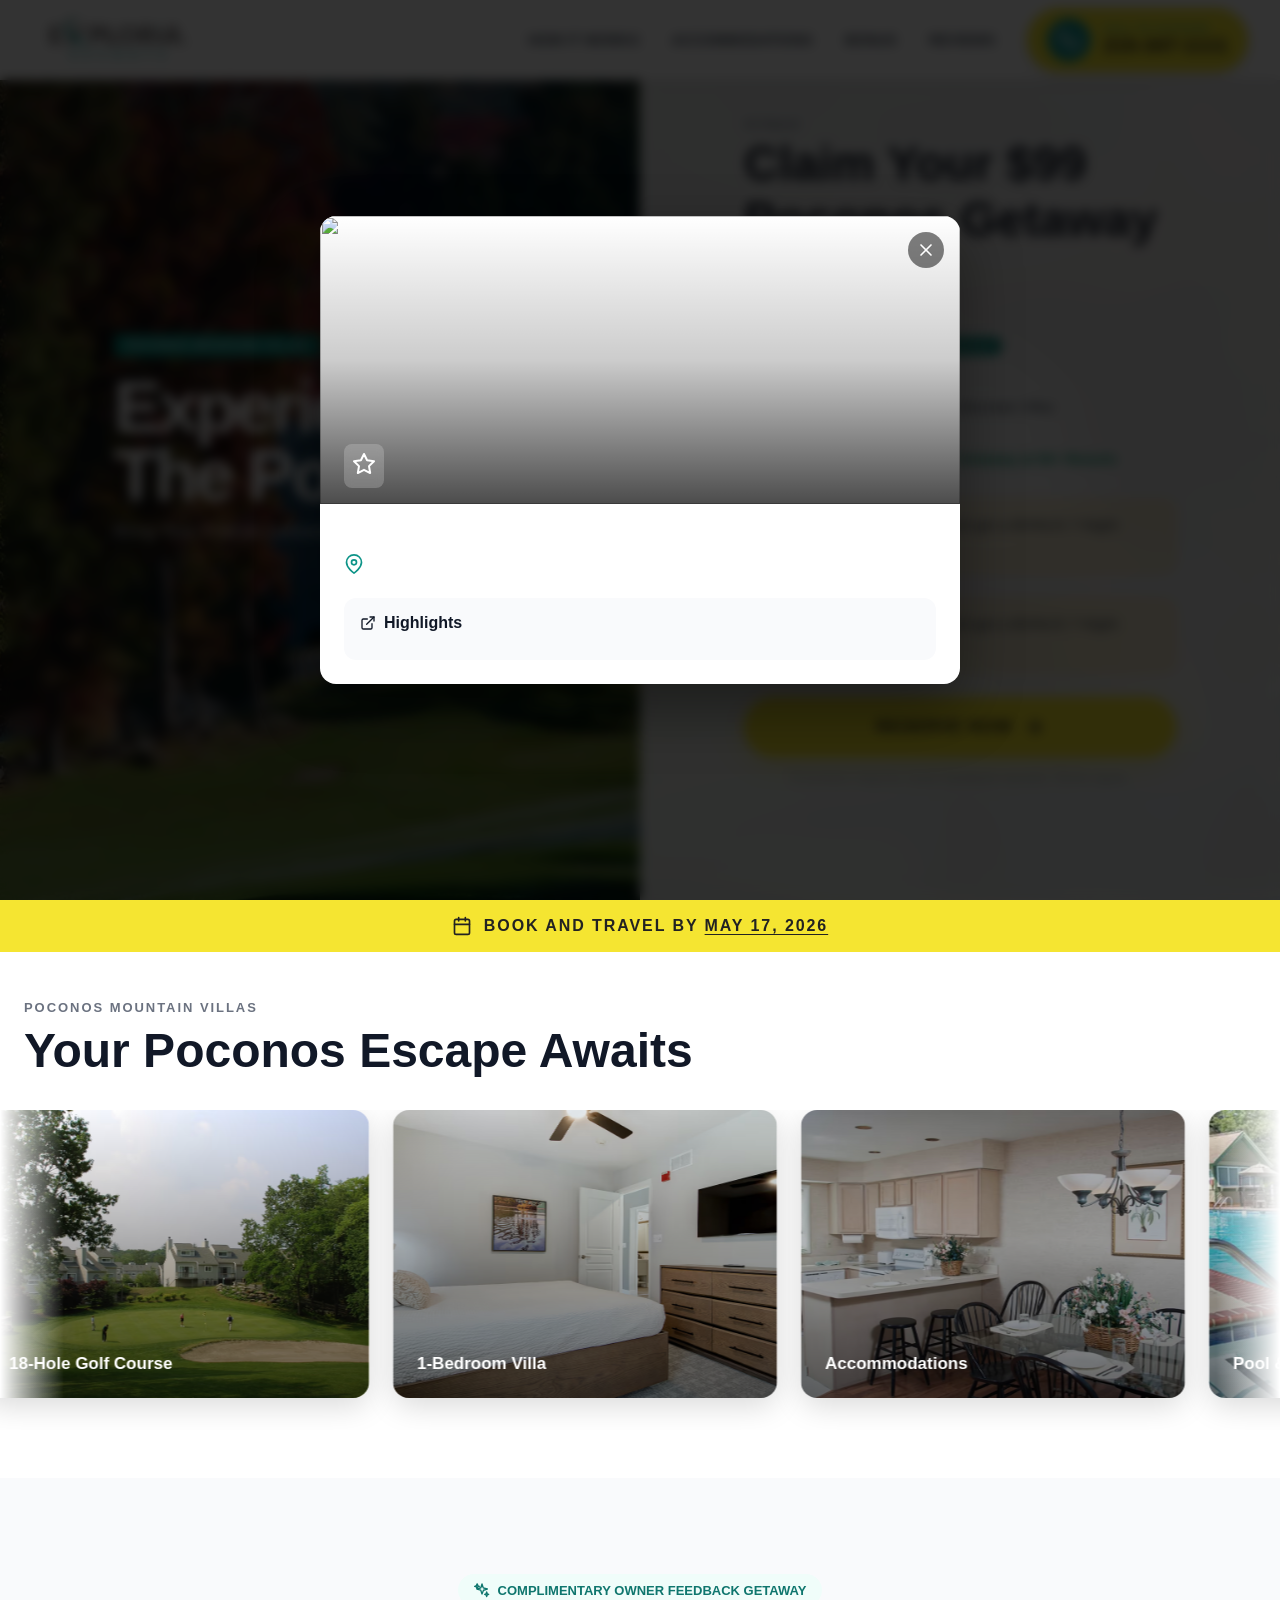
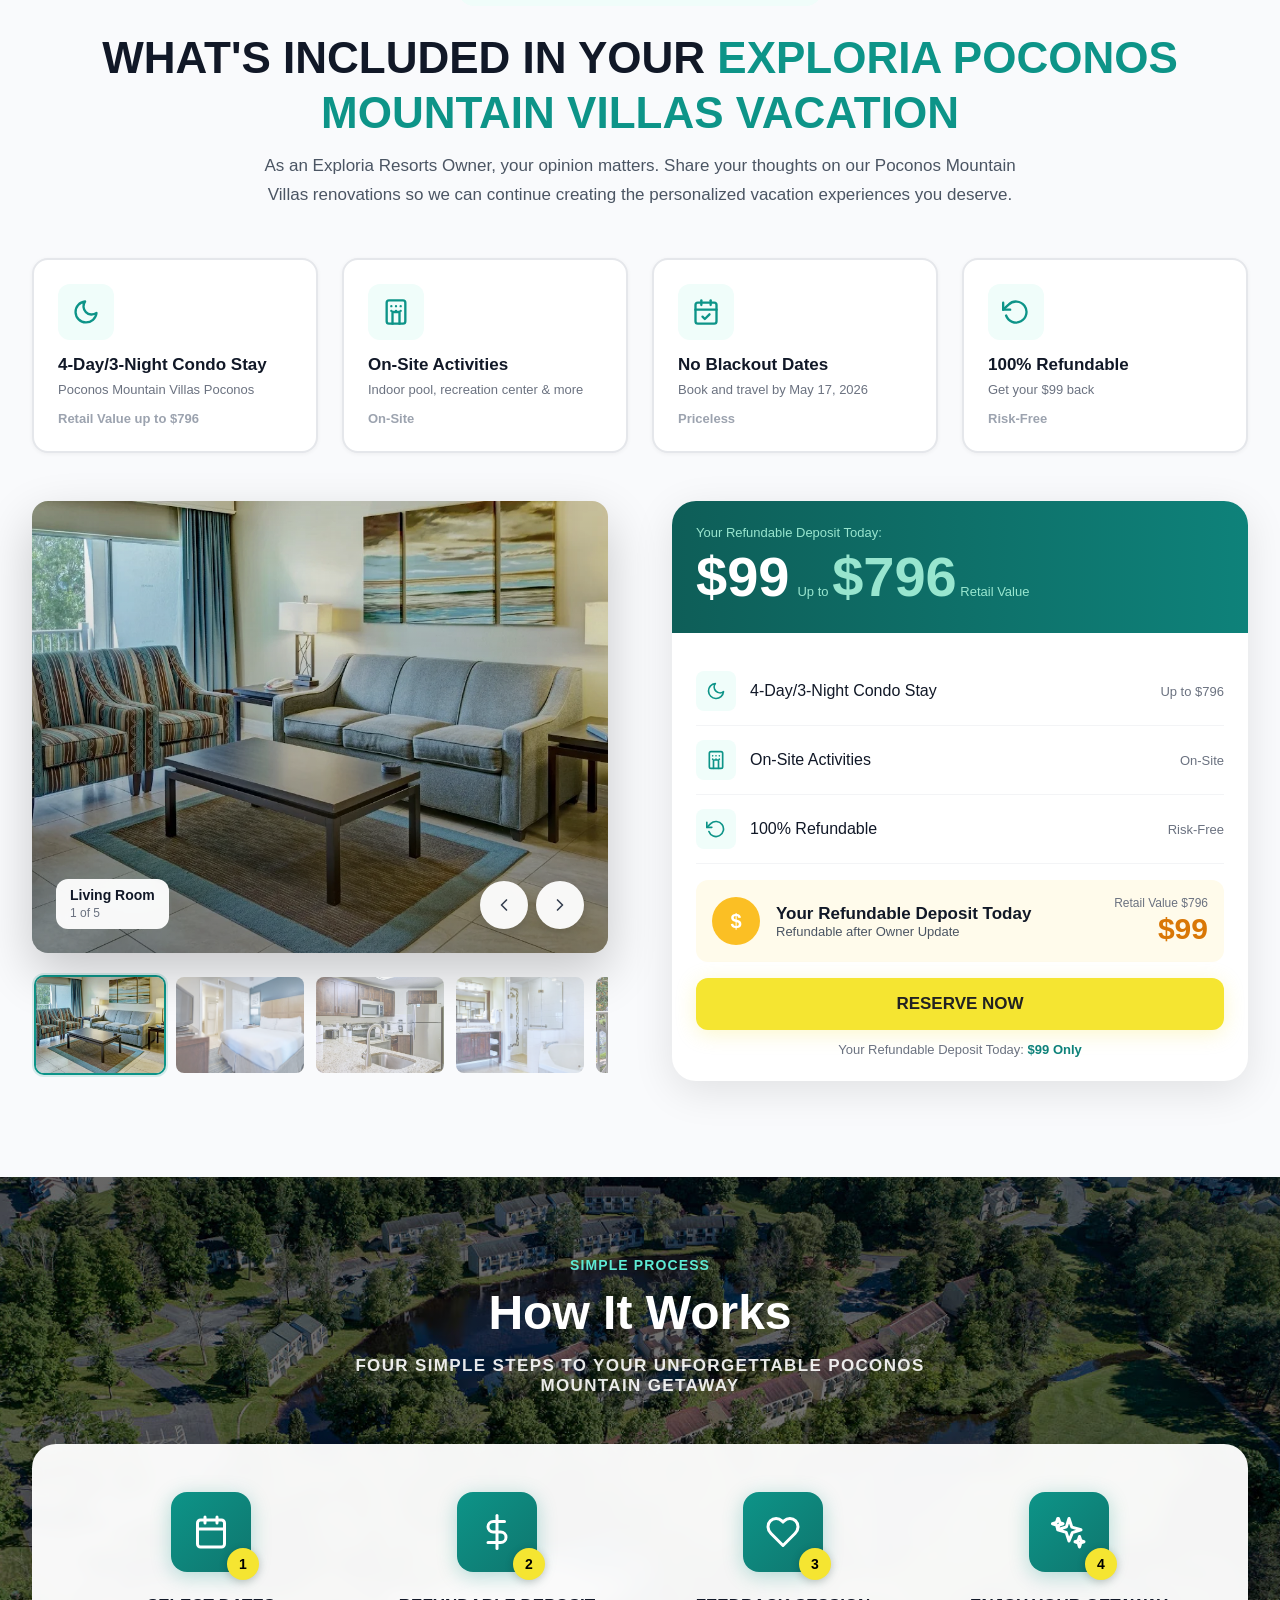
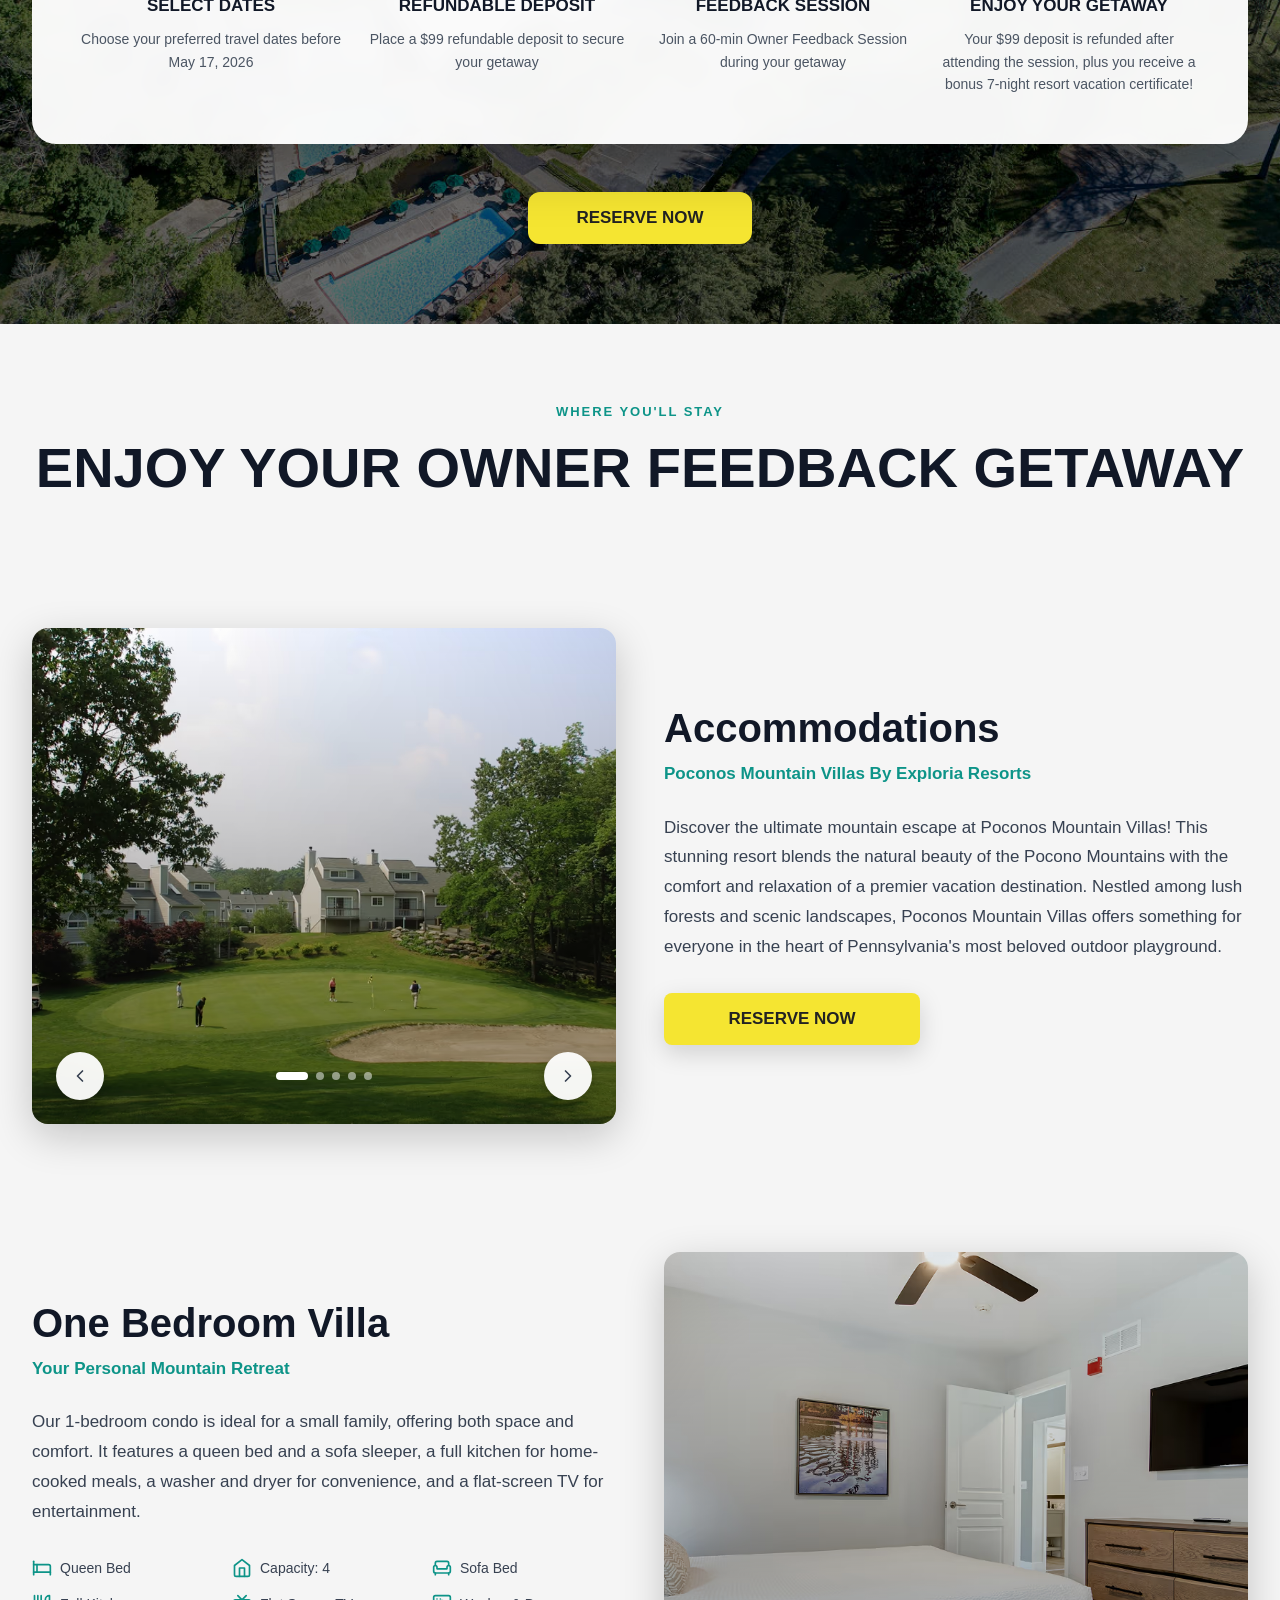
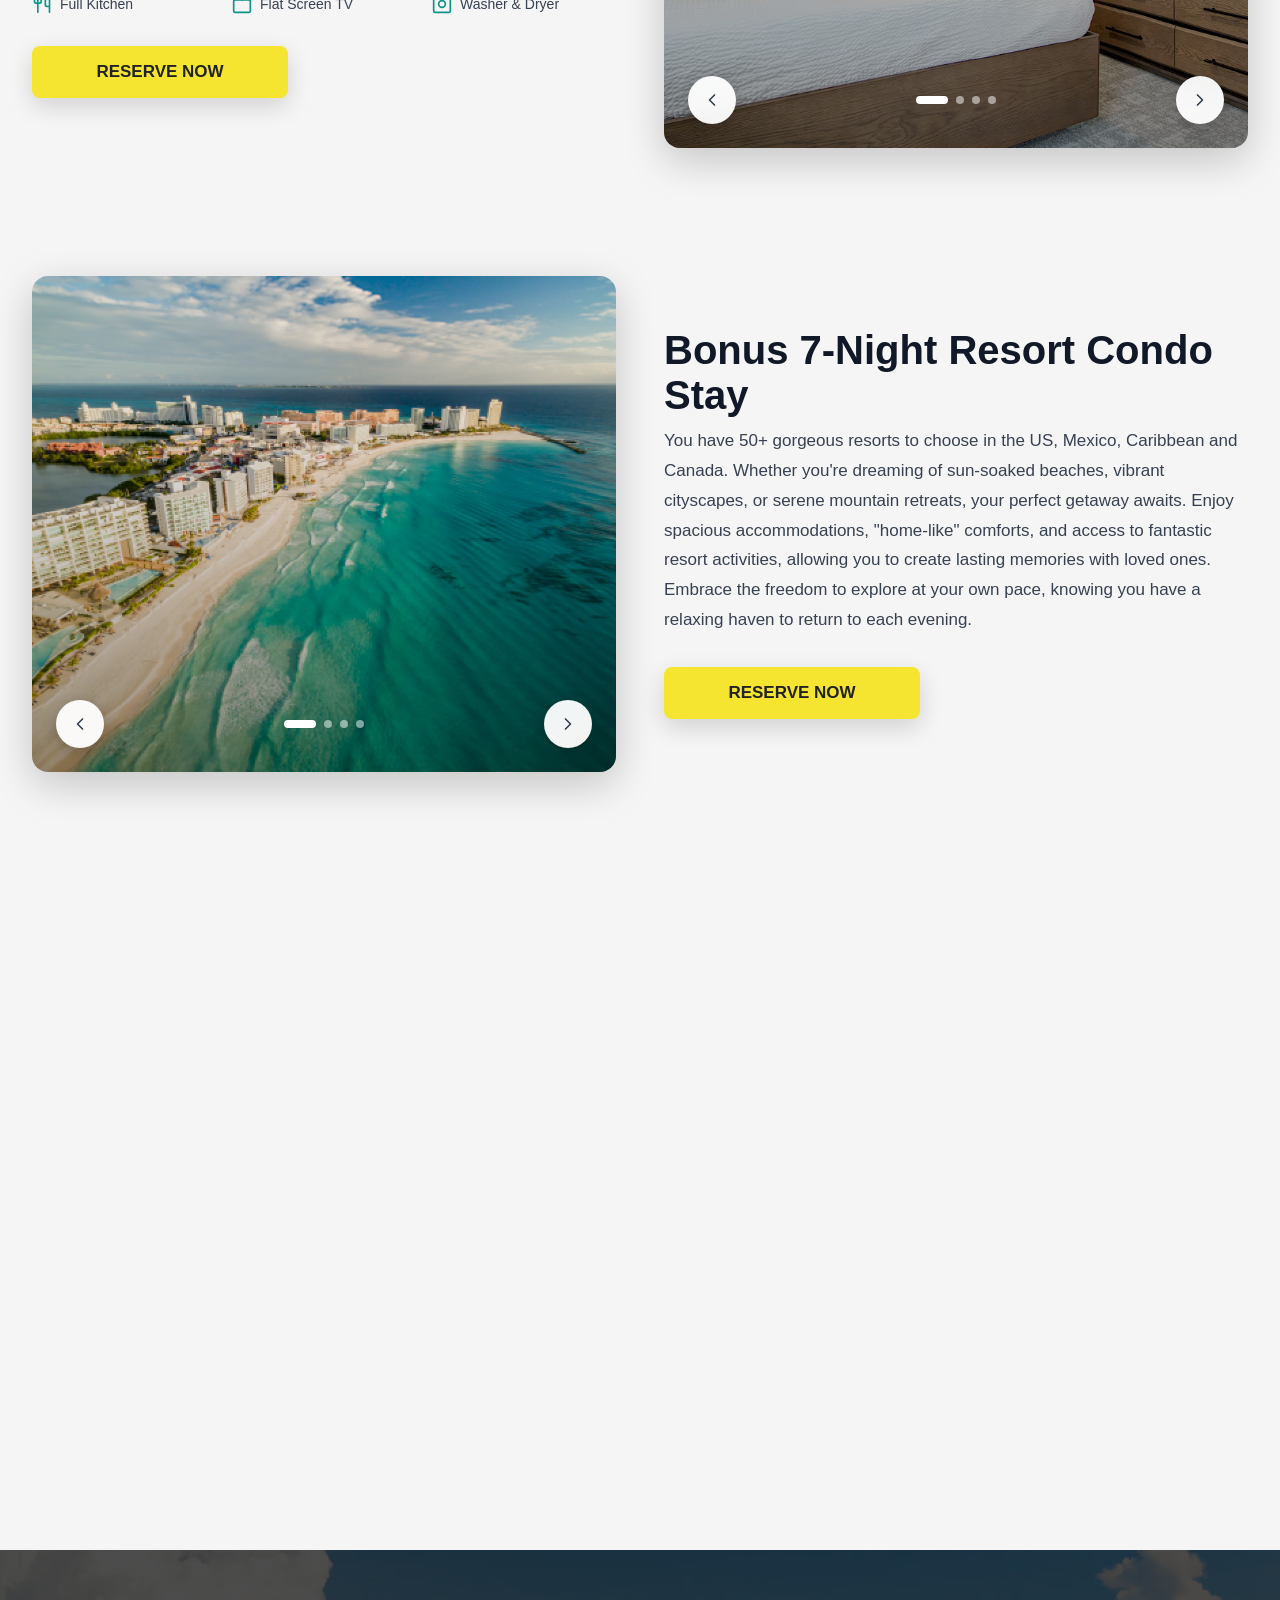
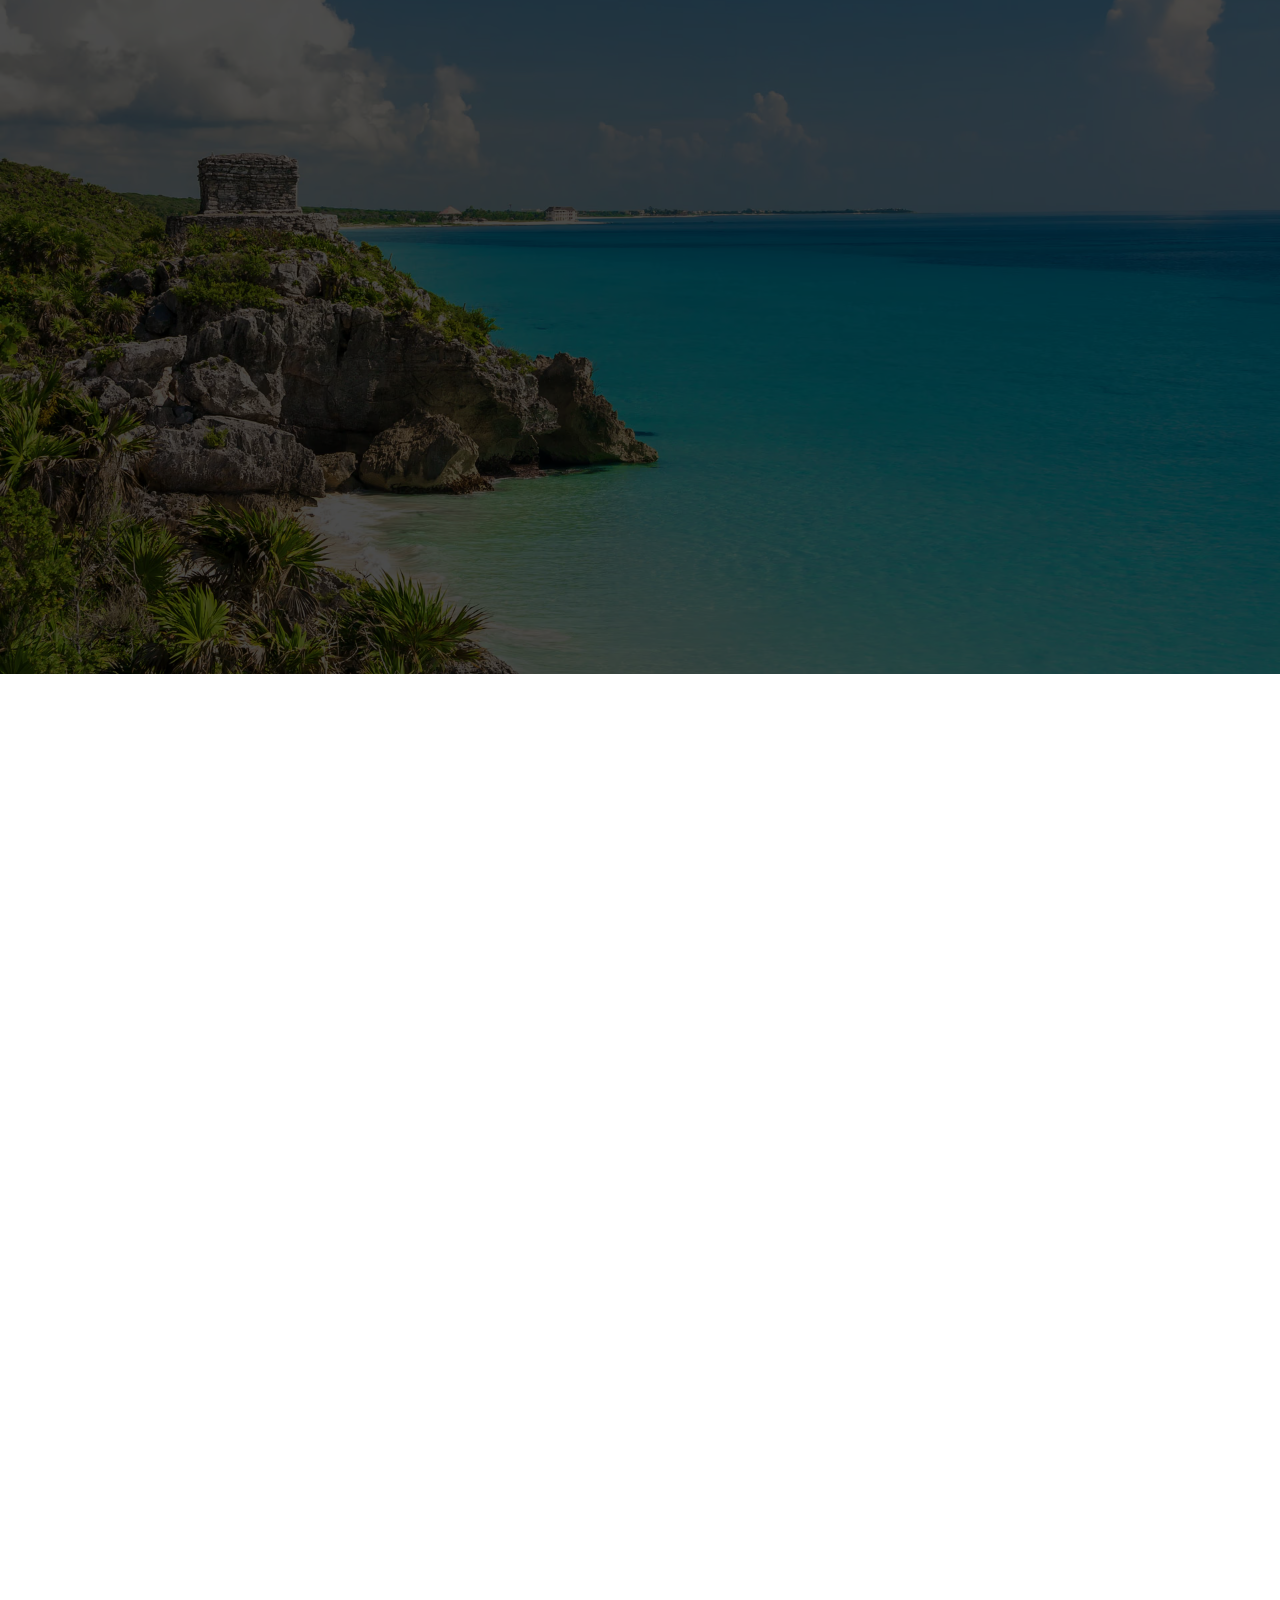
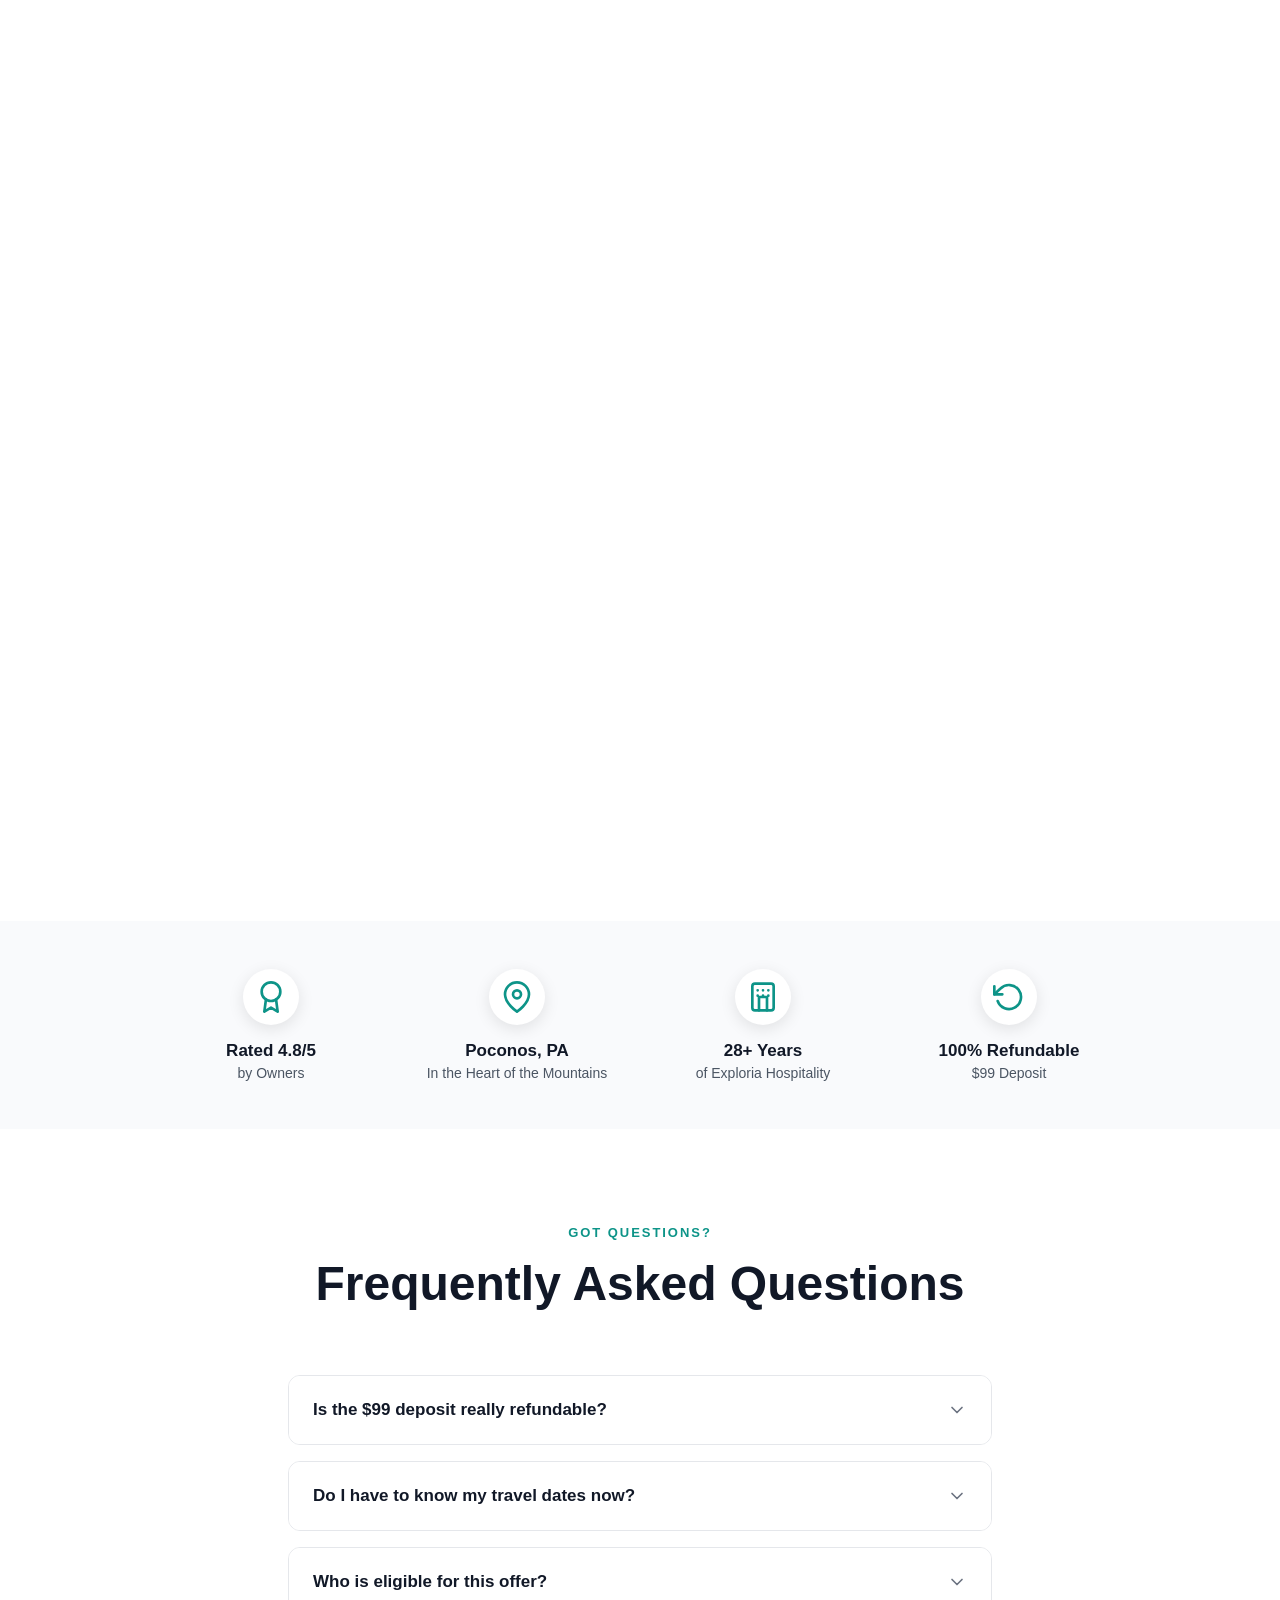
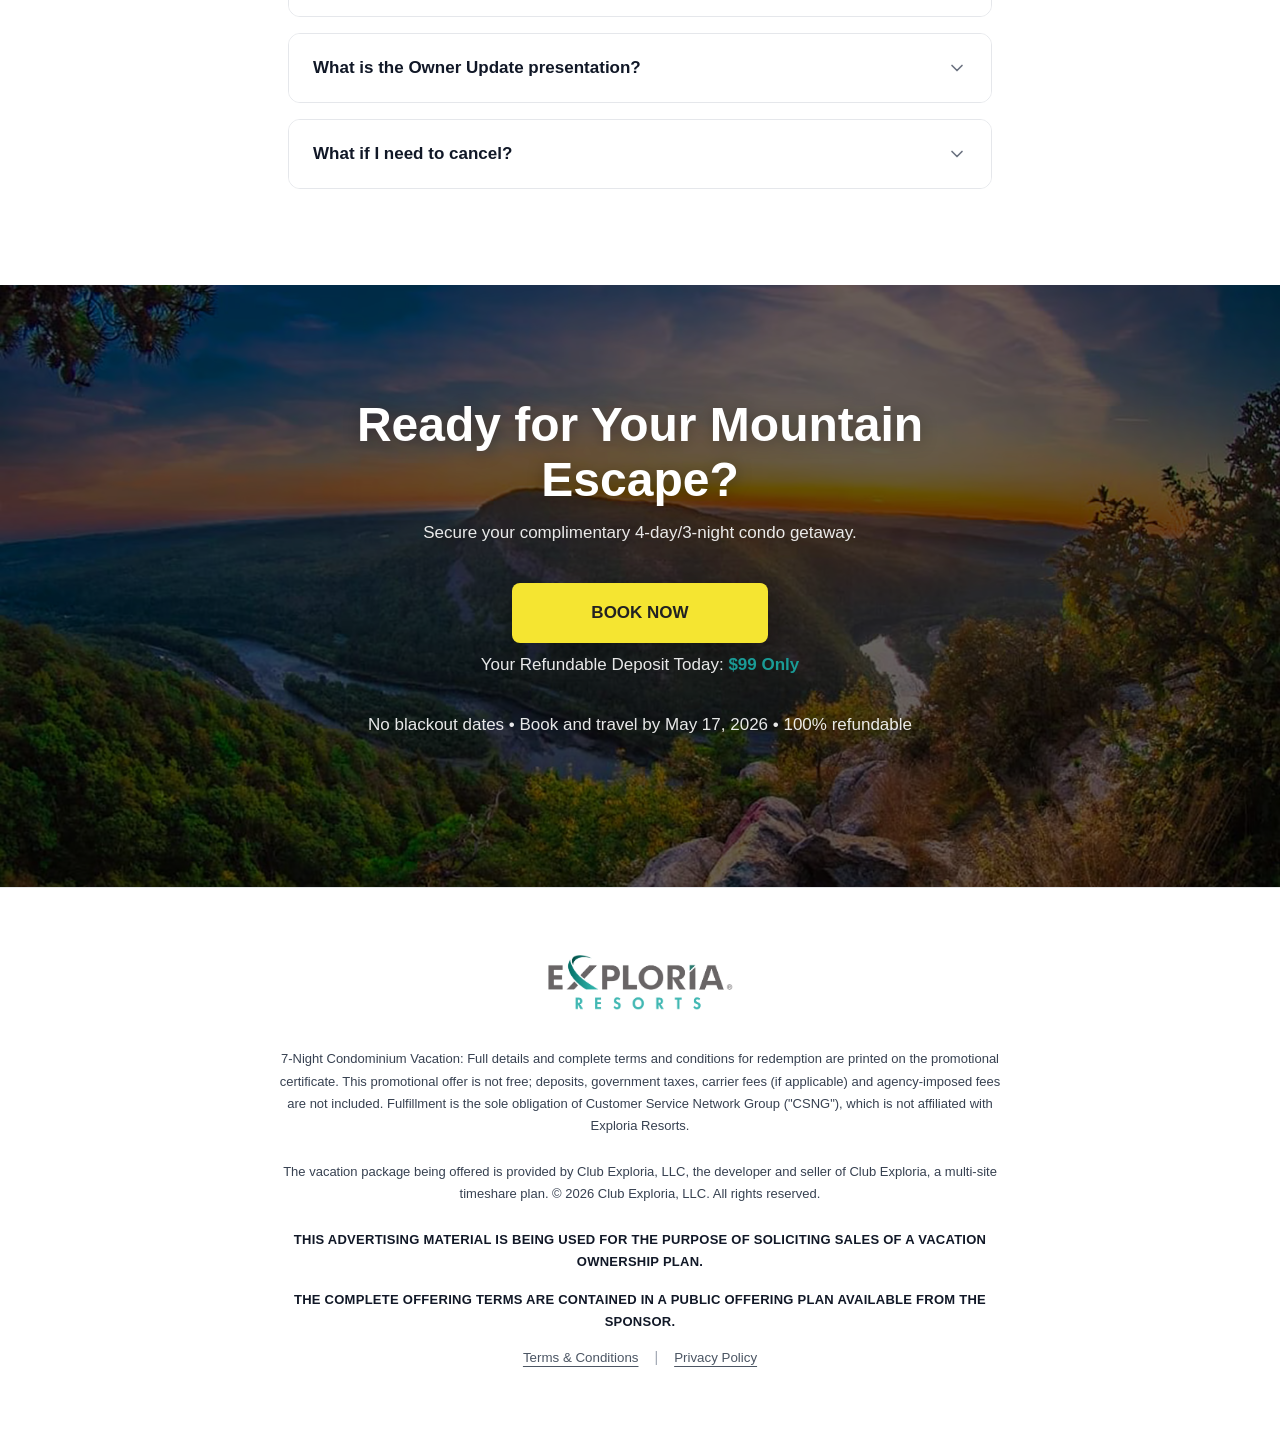
==== index.html @ 9e96c597 "Convert React app to plain HTML/CSS/JS Full conversion of the Exploria Resorts Poconos Campaign 5 Re" ====
<!DOCTYPE html>
<html lang="en">
<head>
  <meta charset="UTF-8" />
  <link rel="apple-touch-icon" sizes="180x180" href="apple-touch-icon.png" />
  <link rel="icon" type="image/png" sizes="32x32" href="favicon-32x32.png" />
  <link rel="icon" type="image/x-icon" href="favicon.ico" />
  <meta name="viewport" content="width=device-width, initial-scale=1.0, maximum-scale=5.0, viewport-fit=cover" />
  <meta name="mobile-web-app-capable" content="yes" />
  <meta name="apple-mobile-web-app-capable" content="yes" />
  <meta name="format-detection" content="telephone=no" />
  <meta name="theme-color" content="#0E827A" />
  <title>Exploria Resorts - Poconos Owner Getaway Offer</title>
  <meta name="description" content="Claim your complimentary 3-night stay at Poconos Mountain Villas plus a bonus 7-night resort getaway. Only a $99 refundable deposit required." />
  <meta property="og:title" content="Exploria Resorts - Poconos Owner Getaway Offer" />
  <meta property="og:description" content="Claim your complimentary 3-night stay at Poconos Mountain Villas plus a bonus 7-night resort getaway. Only a $99 refundable deposit required." />
  <meta property="og:image" content="images/resort/exterior.avif" />
  <meta name="twitter:card" content="summary_large_image" />
  <link rel="stylesheet" href="style.css" />
  <!-- Seasonal Banners -->
  <script src="https://auto.myonedash.com/page-customization/global-banners" data-parent="body" async></script>
</head>
<body>

<!-- ============================================
     SVG ICON SPRITE
     ============================================ -->
<svg xmlns="http://www.w3.org/2000/svg" style="display:none">
  <symbol id="icon-menu" viewBox="0 0 24 24" fill="none" stroke="currentColor" stroke-width="2" stroke-linecap="round" stroke-linejoin="round"><line x1="3" y1="12" x2="21" y2="12"/><line x1="3" y1="6" x2="21" y2="6"/><line x1="3" y1="18" x2="21" y2="18"/></symbol>
  <symbol id="icon-x" viewBox="0 0 24 24" fill="none" stroke="currentColor" stroke-width="2" stroke-linecap="round" stroke-linejoin="round"><line x1="18" y1="6" x2="6" y2="18"/><line x1="6" y1="6" x2="18" y2="18"/></symbol>
  <symbol id="icon-phone" viewBox="0 0 24 24" fill="none" stroke="currentColor" stroke-width="2" stroke-linecap="round" stroke-linejoin="round"><path d="M22 16.92v3a2 2 0 01-2.18 2 19.79 19.79 0 01-8.63-3.07A19.5 19.5 0 013.07 9.81 19.79 19.79 0 01.07 1.18 2 2 0 012.03 0h3a2 2 0 012 1.72c.127.96.361 1.903.7 2.81a2 2 0 01-.45 2.11L6.09 7.91a16 16 0 006 6l1.27-1.27a2 2 0 012.11-.45c.907.339 1.85.573 2.81.7A2 2 0 0122 16.92z"/></symbol>
  <symbol id="icon-arrow-right" viewBox="0 0 24 24" fill="none" stroke="currentColor" stroke-width="3" stroke-linecap="round" stroke-linejoin="round"><line x1="5" y1="12" x2="19" y2="12"/><polyline points="12 5 19 12 12 19"/></symbol>
  <symbol id="icon-chevron-up" viewBox="0 0 24 24" fill="none" stroke="currentColor" stroke-width="2.5" stroke-linecap="round" stroke-linejoin="round"><polyline points="18 15 12 9 6 15"/></symbol>
  <symbol id="icon-chevron-down" viewBox="0 0 24 24" fill="none" stroke="currentColor" stroke-width="2" stroke-linecap="round" stroke-linejoin="round"><polyline points="6 9 12 15 18 9"/></symbol>
  <symbol id="icon-chevron-left" viewBox="0 0 24 24" fill="none" stroke="currentColor" stroke-width="2" stroke-linecap="round" stroke-linejoin="round"><polyline points="15 18 9 12 15 6"/></symbol>
  <symbol id="icon-chevron-right" viewBox="0 0 24 24" fill="none" stroke="currentColor" stroke-width="2" stroke-linecap="round" stroke-linejoin="round"><polyline points="9 18 15 12 9 6"/></symbol>
  <symbol id="icon-calendar" viewBox="0 0 24 24" fill="none" stroke="currentColor" stroke-width="2" stroke-linecap="round" stroke-linejoin="round"><rect x="3" y="4" width="18" height="18" rx="2" ry="2"/><line x1="16" y1="2" x2="16" y2="6"/><line x1="8" y1="2" x2="8" y2="6"/><line x1="3" y1="10" x2="21" y2="10"/></symbol>
  <symbol id="icon-home" viewBox="0 0 24 24" fill="none" stroke="currentColor" stroke-width="2" stroke-linecap="round" stroke-linejoin="round"><path d="M3 9l9-7 9 7v11a2 2 0 01-2 2H5a2 2 0 01-2-2z"/><polyline points="9 22 9 12 15 12 15 22"/></symbol>
  <symbol id="icon-ship" viewBox="0 0 24 24" fill="none" stroke="currentColor" stroke-width="2" stroke-linecap="round" stroke-linejoin="round"><path d="M2 21c.6.5 1.2 1 2.5 1 2.5 0 2.5-2 5-2 1.3 0 1.9.5 2.5 1 .6.5 1.2 1 2.5 1 2.5 0 2.5-2 5-2 1.3 0 1.9.5 2.5 1"/><path d="M19.38 20A11.6 11.6 0 0121 14l-9-4-9 4c.85 2.82 1.95 5.15 3.62 6"/><path d="M10 9L9 4H5l-1 5z"/><line x1="12" y1="5" x2="12" y2="10"/><line x1="17" y1="4" x2="15.09" y2="9.83"/></symbol>
  <symbol id="icon-moon" viewBox="0 0 24 24" fill="none" stroke="currentColor" stroke-width="2" stroke-linecap="round" stroke-linejoin="round"><path d="M21 12.79A9 9 0 1111.21 3 7 7 0 0021 12.79z"/></symbol>
  <symbol id="icon-rotate-ccw" viewBox="0 0 24 24" fill="none" stroke="currentColor" stroke-width="2" stroke-linecap="round" stroke-linejoin="round"><polyline points="1 4 1 10 7 10"/><path d="M3.51 15a9 9 0 102.13-9.36L1 10"/></symbol>
  <symbol id="icon-calendar-check" viewBox="0 0 24 24" fill="none" stroke="currentColor" stroke-width="2" stroke-linecap="round" stroke-linejoin="round"><rect x="3" y="4" width="18" height="18" rx="2" ry="2"/><line x1="16" y1="2" x2="16" y2="6"/><line x1="8" y1="2" x2="8" y2="6"/><line x1="3" y1="10" x2="21" y2="10"/><path d="M9 16l2 2 4-4"/></symbol>
  <symbol id="icon-building" viewBox="0 0 24 24" fill="none" stroke="currentColor" stroke-width="2" stroke-linecap="round" stroke-linejoin="round"><rect x="4" y="2" width="16" height="20" rx="2" ry="2"/><path d="M9 22V12h6v10"/><path d="M8 7h.01M12 7h.01M16 7h.01M8 11h.01M12 11h.01M16 11h.01"/></symbol>
  <symbol id="icon-sparkles" viewBox="0 0 24 24" fill="none" stroke="currentColor" stroke-width="2" stroke-linecap="round" stroke-linejoin="round"><path d="M12 3l1.88 5.76L20 10.5l-5.76 1.88L12 18l-1.88-5.76L4.5 10.5l5.76-1.88L12 3z"/><path d="M5 3l.88 2.7L8 6.5 5.38 7.38 4.5 10l-.88-2.62L1 6.5l2.62-.88L4.5 3z"/><path d="M19 15l.88 2.7 2.12.8-2.12.8L19 22l-.88-2.7-2.12-.8 2.12-.8L19 15z"/></symbol>
  <symbol id="icon-dollar-sign" viewBox="0 0 24 24" fill="none" stroke="currentColor" stroke-width="2" stroke-linecap="round" stroke-linejoin="round"><line x1="12" y1="1" x2="12" y2="23"/><path d="M17 5H9.5a3.5 3.5 0 000 7h5a3.5 3.5 0 010 7H6"/></symbol>
  <symbol id="icon-handshake" viewBox="0 0 24 24" fill="none" stroke="currentColor" stroke-width="2" stroke-linecap="round" stroke-linejoin="round"><path d="M20.42 4.58a5.4 5.4 0 00-7.65 0l-.77.78-.77-.78a5.4 5.4 0 00-7.65 0C1.46 6.7 1.33 10.28 4 13l8 8 8-8c2.67-2.72 2.54-6.3.42-8.42z"/></symbol>
  <symbol id="icon-award" viewBox="0 0 24 24" fill="none" stroke="currentColor" stroke-width="2" stroke-linecap="round" stroke-linejoin="round"><circle cx="12" cy="8" r="7"/><polyline points="8.21 13.89 7 23 12 20 17 23 15.79 13.88"/></symbol>
  <symbol id="icon-map-pin" viewBox="0 0 24 24" fill="none" stroke="currentColor" stroke-width="2" stroke-linecap="round" stroke-linejoin="round"><path d="M21 10c0 7-9 13-9 13s-9-6-9-13a9 9 0 0118 0z"/><circle cx="12" cy="10" r="3"/></symbol>
  <symbol id="icon-clock" viewBox="0 0 24 24" fill="none" stroke="currentColor" stroke-width="2" stroke-linecap="round" stroke-linejoin="round"><circle cx="12" cy="12" r="10"/><polyline points="12 6 12 12 16 14"/></symbol>
  <symbol id="icon-external-link" viewBox="0 0 24 24" fill="none" stroke="currentColor" stroke-width="2" stroke-linecap="round" stroke-linejoin="round"><path d="M18 13v6a2 2 0 01-2 2H5a2 2 0 01-2-2V8a2 2 0 012-2h6"/><polyline points="15 3 21 3 21 9"/><line x1="10" y1="14" x2="21" y2="3"/></symbol>
  <symbol id="icon-quote" viewBox="0 0 24 24" fill="currentColor"><path d="M3 21c3 0 7-1 7-8V5c0-1.25-.756-2.017-2-2H4c-1.25 0-2 .75-2 1.972V11c0 1.25.75 2 2 2 1 0 1 0 1 1v1c0 1-1 2-2 2s-1 .008-1 1.031V20c0 1 0 1 1 1z"/><path d="M15 21c3 0 7-1 7-8V5c0-1.25-.757-2.017-2-2h-4c-1.25 0-2 .75-2 1.972V11c0 1.25.75 2 2 2h.75c0 2.25.25 4-2.75 4v3c0 1 0 1 1 1z"/></symbol>
  <symbol id="icon-bed" viewBox="0 0 24 24" fill="none" stroke="currentColor" stroke-width="2" stroke-linecap="round" stroke-linejoin="round"><path d="M2 4v16"/><path d="M2 8h18a2 2 0 012 2v10"/><path d="M2 17h20"/><path d="M6 8v9"/></symbol>
  <symbol id="icon-sofa" viewBox="0 0 24 24" fill="none" stroke="currentColor" stroke-width="2" stroke-linecap="round" stroke-linejoin="round"><path d="M20 9V6a2 2 0 00-2-2H6a2 2 0 00-2 2v3"/><path d="M2 11v5a2 2 0 002 2h16a2 2 0 002-2v-5a2 2 0 00-4 0v2H6v-2a2 2 0 00-4 0z"/><path d="M4 18v2M20 18v2"/></symbol>
  <symbol id="icon-utensils" viewBox="0 0 24 24" fill="none" stroke="currentColor" stroke-width="2" stroke-linecap="round" stroke-linejoin="round"><path d="M3 2v7c0 1.1.9 2 2 2h4a2 2 0 002-2V2"/><path d="M7 2v20"/><path d="M21 15V2v0a5 5 0 00-5 5v6c0 1.1.9 2 2 2h3zm0 0v7"/></symbol>
  <symbol id="icon-tv" viewBox="0 0 24 24" fill="none" stroke="currentColor" stroke-width="2" stroke-linecap="round" stroke-linejoin="round"><rect x="2" y="7" width="20" height="15" rx="2" ry="2"/><polyline points="17 2 12 7 7 2"/></symbol>
  <symbol id="icon-washing-machine" viewBox="0 0 24 24" fill="none" stroke="currentColor" stroke-width="2" stroke-linecap="round" stroke-linejoin="round"><rect x="2" y="2" width="20" height="20" rx="2"/><path d="M12 16a4 4 0 100-8 4 4 0 000 8z"/><line x1="6" y1="6" x2="6" y2="6.01"/><line x1="10" y1="6" x2="10" y2="6.01"/></symbol>
  <symbol id="icon-star" viewBox="0 0 24 24" fill="none" stroke="currentColor" stroke-width="2" stroke-linecap="round" stroke-linejoin="round"><polygon points="12 2 15.09 8.26 22 9.27 17 14.14 18.18 21.02 12 17.77 5.82 21.02 7 14.14 2 9.27 8.91 8.26 12 2"/></symbol>
  <symbol id="icon-waves" viewBox="0 0 24 24" fill="none" stroke="currentColor" stroke-width="2" stroke-linecap="round" stroke-linejoin="round"><path d="M2 6c.6.5 1.2 1 2.5 1C7 7 7 5 9.5 5c2.6 0 2.4 2 5 2 2.5 0 2.5-2 5-2 1.3 0 1.9.5 2.5 1"/><path d="M2 12c.6.5 1.2 1 2.5 1 2.5 0 2.5-2 5-2 2.6 0 2.4 2 5 2 2.5 0 2.5-2 5-2 1.3 0 1.9.5 2.5 1"/><path d="M2 18c.6.5 1.2 1 2.5 1 2.5 0 2.5-2 5-2 2.6 0 2.4 2 5 2 2.5 0 2.5-2 5-2 1.3 0 1.9.5 2.5 1"/></symbol>
  <symbol id="icon-shopping-bag" viewBox="0 0 24 24" fill="none" stroke="currentColor" stroke-width="2" stroke-linecap="round" stroke-linejoin="round"><path d="M6 2L3 6v14a2 2 0 002 2h14a2 2 0 002-2V6l-3-4z"/><line x1="3" y1="6" x2="21" y2="6"/><path d="M16 10a4 4 0 01-8 0"/></symbol>
  <symbol id="icon-trees" viewBox="0 0 24 24" fill="none" stroke="currentColor" stroke-width="2" stroke-linecap="round" stroke-linejoin="round"><path d="M17 14l3-3.19a1 1 0 000-1.42l-3-2.91"/><path d="M14 6l-3-3.08a1 1 0 00-1.42 0L7 5.9"/><path d="M7 14l-3-3.19a1 1 0 010-1.42L7 6.48"/><path d="M10 18l-3-3.08a1 1 0 010-1.42L10 10.9"/><path d="M14 14l3-3.19a1 1 0 000-1.42L14 6.48"/><path d="M10 22l-3-3"/><path d="M14 22l3-3"/><line x1="12" y1="22" x2="12" y2="12"/></symbol>
</svg>

<!-- ============================================
     NAVIGATION
     ============================================ -->
<nav class="nav">
  <div class="nav-inner">
    <a href="#">
      <img src="images/branding/exploria-logo.png" alt="Exploria Resorts" class="nav-logo" />
    </a>

    <!-- Desktop nav links -->
    <div class="nav-links">
      <button class="nav-link" data-scroll-to="how-it-works">HOW IT WORKS</button>
      <button class="nav-link" data-scroll-to="accommodations">ACCOMMODATIONS</button>
      <button class="nav-link" data-scroll-to="bonus-condo">BONUS</button>
      <button class="nav-link" data-scroll-to="reviews">REVIEWS</button>
      <a href="tel:2153471111" class="nav-phone">
        <div class="nav-phone-icon">
          <svg><use href="#icon-phone"/></svg>
        </div>
        <div>
          <span class="nav-phone-label">Call to Activate</span>
          <span class="nav-phone-number">215-347-1111</span>
        </div>
      </a>
    </div>

    <!-- Hamburger -->
    <button id="nav-hamburger" class="nav-hamburger" aria-label="Toggle menu">
      <svg width="24" height="24"><use href="#icon-menu"/></svg>
    </button>
  </div>

  <!-- Mobile Menu -->
  <div id="nav-mobile" class="nav-mobile">
    <div class="nav-mobile-inner">
      <button class="nav-mobile-link" data-scroll-to="how-it-works">HOW IT WORKS</button>
      <button class="nav-mobile-link" data-scroll-to="accommodations">ACCOMMODATIONS</button>
      <button class="nav-mobile-link" data-scroll-to="bonus-condo">BONUS</button>
      <button class="nav-mobile-link" data-scroll-to="reviews">REVIEWS</button>
      <a href="tel:2153471111" class="nav-mobile-phone">
        <div class="nav-phone-icon">
          <svg><use href="#icon-phone"/></svg>
        </div>
        <div>
          <span class="nav-phone-label">Call to Activate</span>
          <span class="nav-phone-number">215-347-1111</span>
        </div>
      </a>
    </div>
  </div>
</nav>

<!-- ============================================
     HERO
     ============================================ -->
<section id="hero" class="hero">
  <!-- Background Image -->
  <div class="hero-bg">
    <img src="images/gallery/2.avif" alt="Poconos Mountain Villas" />
    <div class="hero-bg-overlay"></div>
  </div>

  <!-- Center Badge (desktop) -->
  <div class="hero-badge-center">
    <img src="images/branding/poconos-stamp.avif" alt="Poconos Mountain Villas Badge" />
  </div>

  <!-- Left Panel (desktop) -->
  <div class="hero-left">
    <div class="hero-left-content">
      <span class="hero-badge-tag">Poconos Mountain Villas</span>
      <h3 class="hero-title">Experience<br>The Poconos</h3>
      <p class="hero-subtitle">Bring Your Friends Getaway</p>
    </div>
  </div>

  <!-- Right Panel -->
  <div class="hero-right">
    <!-- Mobile layout -->
    <div class="hero-mobile">
      <div class="hero-mobile-top">
        <span class="hero-badge-tag">Poconos Mountain Villas</span>
        <h3 class="hero-mobile-title">Experience<br>The Poconos</h3>
        <p class="hero-mobile-subtitle">Owner Feedback Getaway</p>
        <a href="/checkout/" class="checkout-cta hero-mobile-cta">
          RESERVE NOW
          <svg width="20" height="20"><use href="#icon-arrow-right"/></svg>
        </a>
      </div>
      <div class="hero-badge-mobile-wrap">
        <img src="images/branding/poconos-stamp.avif" alt="Poconos Mountain Villas Badge" />
      </div>
      <div class="hero-card">
        <p class="hero-greeting hero-first-name">Hi there!</p>
        <h1 class="hero-headline">Claim Your $99<br>Poconos Getaway</h1>
        <div class="hero-price">
          <span class="hero-price-dollar">$</span>
          <span class="hero-price-amount">99</span>
          <div class="hero-price-labels">
            <span class="hero-price-label">Total</span>
            <span class="hero-price-label">Package</span>
            <span class="hero-price-badge">Refundable Deposit</span>
          </div>
        </div>
        <div class="hero-features">
          <div class="hero-feature">
            <div class="hero-feature-icon"><svg width="20" height="20"><use href="#icon-home"/></svg></div>
            <p class="hero-feature-text"><strong>3-Night Stay</strong> at Poconos Mountain Villas</p>
          </div>
          <div class="hero-feature">
            <div class="hero-feature-icon"><svg width="20" height="20"><use href="#icon-ship"/></svg></div>
            <p class="hero-feature-text bonus"><strong>BONUS:</strong> 7-Night Resort Getaway at 50+ Resorts</p>
          </div>
        </div>
      </div>
    </div>

    <!-- Desktop Card -->
    <div class="hero-card" style="display:none" id="hero-desktop-card">
      <p class="hero-greeting hero-first-name">Hi there!</p>
      <h1 class="hero-headline">Claim Your $99<br>Poconos Getaway</h1>
      <div class="hero-price">
        <span class="hero-price-dollar">$</span>
        <span class="hero-price-amount">99</span>
        <div class="hero-price-labels">
          <span class="hero-price-label">Total</span>
          <span class="hero-price-label">Package</span>
          <span class="hero-price-badge">Refundable Deposit</span>
        </div>
      </div>
      <div class="hero-features">
        <div class="hero-feature">
          <div class="hero-feature-icon"><svg width="20" height="20"><use href="#icon-home"/></svg></div>
          <p class="hero-feature-text"><strong>3-Night Stay</strong> at Poconos Mountain Villas</p>
        </div>
        <div class="hero-feature">
          <div class="hero-feature-icon"><svg width="20" height="20"><use href="#icon-ship"/></svg></div>
          <p class="hero-feature-text bonus"><strong>BONUS:</strong> 7-Night Resort Getaway at 50+ Resorts</p>
        </div>
      </div>
      <div class="hero-deadline">
        <svg width="20" height="20"><use href="#icon-calendar"/></svg>
        <p>Book by <strong>May 17, 2026</strong> and get a BONUS 7-Night Resort Condo Getaway</p>
      </div>
      <div class="hero-deadline">
        <svg width="20" height="20"><use href="#icon-calendar"/></svg>
        <p>Book by <strong>May 17, 2026</strong> and get a BONUS 7-Night Resort Condo Getaway</p>
      </div>
      <a href="/checkout/" class="checkout-cta hero-cta-btn">
        RESERVE NOW
        <svg width="20" height="20"><use href="#icon-arrow-right"/></svg>
      </a>
      <p class="hero-cta-note">Promotion requires resort feedback session. Terms apply.</p>
    </div>
  </div>
</section>

<!-- Desktop hero card shown via media query -->
<style>
@media (min-width:1024px) {
  .hero-mobile { display:none!important; }
  #hero-desktop-card { display:block!important; }
  .hero-desktop-deadline { display:flex; }
}
</style>

<!-- ============================================
     YELLOW BAR
     ============================================ -->
<div class="yellow-bar">
  <div class="yellow-bar-inner">
    <svg width="20" height="20"><use href="#icon-calendar"/></svg>
    <span>BOOK AND TRAVEL BY <span style="text-decoration:underline;text-underline-offset:3px">MAY 17, 2026</span></span>
  </div>
</div>

<!-- ============================================
     SCROLLING GALLERY
     ============================================ -->
<section class="gallery-section scroll-animate">
  <div class="gallery-header">
    <p>Poconos Mountain Villas</p>
    <h2>Your Poconos Escape Awaits</h2>
  </div>
  <div class="gallery-track-wrap">
    <div id="gallery-track" class="gallery-track">
      <!-- Images duplicated for seamless loop (JS handles this) -->
      <!-- Set 1 -->
      <div class="gallery-item"><div class="gallery-img-wrap"><img src="images/gallery/4.avif" alt="18-Hole Golf Course" loading="lazy"/><div class="gallery-img-overlay"></div><div class="gallery-img-label">18-Hole Golf Course</div><div class="gallery-img-num">01</div></div></div>
      <div class="gallery-item"><div class="gallery-img-wrap"><img src="images/resort/bed.avif" alt="1-Bedroom Villa" loading="lazy"/><div class="gallery-img-overlay"></div><div class="gallery-img-label">1-Bedroom Villa</div><div class="gallery-img-num">02</div></div></div>
      <div class="gallery-item"><div class="gallery-img-wrap"><img src="images/gallery/7.avif" alt="Accommodations" loading="lazy"/><div class="gallery-img-overlay"></div><div class="gallery-img-label">Accommodations</div><div class="gallery-img-num">03</div></div></div>
      <div class="gallery-item"><div class="gallery-img-wrap"><img src="images/resort/outdoor-activities.avif" alt="Pool & Recreation" loading="lazy"/><div class="gallery-img-overlay"></div><div class="gallery-img-label">Pool &amp; Recreation</div><div class="gallery-img-num">04</div></div></div>
      <div class="gallery-item"><div class="gallery-img-wrap"><img src="images/gallery/2.avif" alt="Accommodations" loading="lazy"/><div class="gallery-img-overlay"></div><div class="gallery-img-label">Accommodations</div><div class="gallery-img-num">05</div></div></div>
      <div class="gallery-item"><div class="gallery-img-wrap"><img src="images/gallery/5.avif" alt="Outdoor Activities" loading="lazy"/><div class="gallery-img-overlay"></div><div class="gallery-img-label">Outdoor Activities</div><div class="gallery-img-num">06</div></div></div>
      <div class="gallery-item"><div class="gallery-img-wrap"><img src="images/resort/warehouse.avif" alt="On-site Dining" loading="lazy"/><div class="gallery-img-overlay"></div><div class="gallery-img-label">On-site Dining</div><div class="gallery-img-num">07</div></div></div>
      <div class="gallery-item"><div class="gallery-img-wrap"><img src="images/gallery/6.avif" alt="Poconos Scenery" loading="lazy"/><div class="gallery-img-overlay"></div><div class="gallery-img-label">Poconos Scenery</div><div class="gallery-img-num">08</div></div></div>
      <div class="gallery-item"><div class="gallery-img-wrap"><img src="images/gallery/3.avif" alt="Resort Views" loading="lazy"/><div class="gallery-img-overlay"></div><div class="gallery-img-label">Resort Views</div><div class="gallery-img-num">09</div></div></div>
      <!-- Set 2 (duplicate) -->
      <div class="gallery-item"><div class="gallery-img-wrap"><img src="images/gallery/4.avif" alt="18-Hole Golf Course" loading="lazy"/><div class="gallery-img-overlay"></div><div class="gallery-img-label">18-Hole Golf Course</div><div class="gallery-img-num">01</div></div></div>
      <div class="gallery-item"><div class="gallery-img-wrap"><img src="images/resort/bed.avif" alt="1-Bedroom Villa" loading="lazy"/><div class="gallery-img-overlay"></div><div class="gallery-img-label">1-Bedroom Villa</div><div class="gallery-img-num">02</div></div></div>
      <div class="gallery-item"><div class="gallery-img-wrap"><img src="images/gallery/7.avif" alt="Accommodations" loading="lazy"/><div class="gallery-img-overlay"></div><div class="gallery-img-label">Accommodations</div><div class="gallery-img-num">03</div></div></div>
      <div class="gallery-item"><div class="gallery-img-wrap"><img src="images/resort/outdoor-activities.avif" alt="Pool & Recreation" loading="lazy"/><div class="gallery-img-overlay"></div><div class="gallery-img-label">Pool &amp; Recreation</div><div class="gallery-img-num">04</div></div></div>
      <div class="gallery-item"><div class="gallery-img-wrap"><img src="images/gallery/2.avif" alt="Accommodations" loading="lazy"/><div class="gallery-img-overlay"></div><div class="gallery-img-label">Accommodations</div><div class="gallery-img-num">05</div></div></div>
      <div class="gallery-item"><div class="gallery-img-wrap"><img src="images/gallery/5.avif" alt="Outdoor Activities" loading="lazy"/><div class="gallery-img-overlay"></div><div class="gallery-img-label">Outdoor Activities</div><div class="gallery-img-num">06</div></div></div>
      <div class="gallery-item"><div class="gallery-img-wrap"><img src="images/resort/warehouse.avif" alt="On-site Dining" loading="lazy"/><div class="gallery-img-overlay"></div><div class="gallery-img-label">On-site Dining</div><div class="gallery-img-num">07</div></div></div>
      <div class="gallery-item"><div class="gallery-img-wrap"><img src="images/gallery/6.avif" alt="Poconos Scenery" loading="lazy"/><div class="gallery-img-overlay"></div><div class="gallery-img-label">Poconos Scenery</div><div class="gallery-img-num">08</div></div></div>
      <div class="gallery-item"><div class="gallery-img-wrap"><img src="images/gallery/3.avif" alt="Resort Views" loading="lazy"/><div class="gallery-img-overlay"></div><div class="gallery-img-label">Resort Views</div><div class="gallery-img-num">09</div></div></div>
    </div>
    <div class="gallery-fade-left"></div>
    <div class="gallery-fade-right"></div>
  </div>
</section>

<!-- ============================================
     OFFER SHOWCASE
     ============================================ -->
<section class="offer-section scroll-animate">
  <div class="offer-inner">
    <div class="container">
      <div class="text-center" style="margin-bottom:3rem">
        <div class="offer-tag">
          <svg width="16" height="16"><use href="#icon-sparkles"/></svg>
          <span>COMPLIMENTARY OWNER FEEDBACK GETAWAY</span>
        </div>
        <h2 class="offer-title">WHAT'S INCLUDED IN YOUR <span>EXPLORIA POCONOS MOUNTAIN VILLAS VACATION</span></h2>
        <p class="offer-desc">As an Exploria Resorts Owner, your opinion matters. Share your thoughts on our Poconos Mountain Villas renovations so we can continue creating the personalized vacation experiences you deserve.</p>
      </div>

      <!-- Package Inclusions -->
      <div class="inclusions-grid" style="margin-bottom:3rem">
        <div class="inclusion-card">
          <div class="inclusion-icon"><svg width="24" height="24"><use href="#icon-moon"/></svg></div>
          <h3 class="inclusion-title">4-Day/3-Night Condo Stay</h3>
          <p class="inclusion-desc">Poconos Mountain Villas Poconos</p>
          <span class="inclusion-value">Retail Value up to $796</span>
        </div>
        <div class="inclusion-card">
          <div class="inclusion-icon"><svg width="24" height="24"><use href="#icon-building"/></svg></div>
          <h3 class="inclusion-title">On-Site Activities</h3>
          <p class="inclusion-desc">Indoor pool, recreation center &amp; more</p>
          <span class="inclusion-value">On-Site</span>
        </div>
        <div class="inclusion-card">
          <div class="inclusion-icon"><svg width="24" height="24"><use href="#icon-calendar-check"/></svg></div>
          <h3 class="inclusion-title">No Blackout Dates</h3>
          <p class="inclusion-desc">Book and travel by May 17, 2026</p>
          <span class="inclusion-value">Priceless</span>
        </div>
        <div class="inclusion-card">
          <div class="inclusion-icon"><svg width="24" height="24"><use href="#icon-rotate-ccw"/></svg></div>
          <h3 class="inclusion-title">100% Refundable</h3>
          <p class="inclusion-desc">Get your $99 back</p>
          <span class="inclusion-value">Risk-Free</span>
        </div>
      </div>

      <!-- Carousel + Pricing -->
      <div class="offer-main-grid">
        <!-- Carousel -->
        <div id="offer-carousel" class="showcase-carousel">
          <div class="showcase-img-wrap">
            <img class="carousel-img" src="images/resort/living-room.webp" alt="Living Room" style="transition:opacity 0.3s"/>
            <div class="showcase-overlay"></div>
            <div class="showcase-controls">
              <div class="showcase-label">
                <p class="carousel-label">Living Room</p>
                <span class="carousel-counter">1 of 5</span>
              </div>
              <div class="showcase-btns">
                <button class="showcase-btn carousel-prev" aria-label="Previous">
                  <svg width="20" height="20"><use href="#icon-chevron-left"/></svg>
                </button>
                <button class="showcase-btn carousel-next" aria-label="Next">
                  <svg width="20" height="20"><use href="#icon-chevron-right"/></svg>
                </button>
              </div>
            </div>
          </div>
          <div class="showcase-thumbs carousel-thumbs">
            <button class="thumb-btn active"><img src="images/resort/living-room.webp" alt="Living Room" loading="lazy"/></button>
            <button class="thumb-btn"><img src="images/resort/one-bedroom.avif" alt="Master Bedroom" loading="lazy"/></button>
            <button class="thumb-btn"><img src="images/resort/kitchen-suite.webp" alt="Full Kitchen" loading="lazy"/></button>
            <button class="thumb-btn"><img src="images/resort/bathroom.webp" alt="Spa Bathroom" loading="lazy"/></button>
            <button class="thumb-btn"><img src="images/resort/private-balcony.webp" alt="Patio or Balcony" loading="lazy"/></button>
          </div>
        </div>

        <!-- Pricing Card -->
        <div class="pricing-card">
          <div class="pricing-header">
            <p>Your Refundable Deposit Today:</p>
            <div class="pricing-amount">
              <span>$99</span>
              <span class="sub">Up to <span>$796</span> Retail Value</span>
            </div>
          </div>
          <div class="pricing-body">
            <div class="pricing-list">
              <div class="pricing-row">
                <div class="pricing-row-icon"><svg width="20" height="20"><use href="#icon-moon"/></svg></div>
                <span class="pricing-row-text">4-Day/3-Night Condo Stay</span>
                <span class="pricing-row-val">Up to $796</span>
              </div>
              <div class="pricing-row">
                <div class="pricing-row-icon"><svg width="20" height="20"><use href="#icon-building"/></svg></div>
                <span class="pricing-row-text">On-Site Activities</span>
                <span class="pricing-row-val">On-Site</span>
              </div>
              <div class="pricing-row">
                <div class="pricing-row-icon"><svg width="20" height="20"><use href="#icon-rotate-ccw"/></svg></div>
                <span class="pricing-row-text">100% Refundable</span>
                <span class="pricing-row-val">Risk-Free</span>
              </div>
              <div class="pricing-deposit">
                <div class="pricing-deposit-icon"><span>$</span></div>
                <div class="pricing-deposit-text">
                  <p>Your Refundable Deposit Today</p>
                  <p>Refundable after Owner Update</p>
                </div>
                <div class="pricing-deposit-amount">
                  <p>Retail Value $796</p>
                  <p>$99</p>
                </div>
              </div>
            </div>
            <div class="pricing-cta-wrap">
              <a href="/checkout/" class="checkout-cta pricing-cta">RESERVE NOW</a>
              <p class="pricing-cta-note">Your Refundable Deposit Today: <strong>$99 Only</strong></p>
            </div>
          </div>
        </div>
      </div>
    </div>
  </div>
</section>

<!-- ============================================
     HOW IT WORKS
     ============================================ -->
<section id="how-it-works" class="hiw-section scroll-animate"
  style="background-image:url('images/resort/drone.avif')">
  <div class="hiw-overlay"></div>
  <div class="hiw-inner container">
    <div class="hiw-header">
      <p>Simple Process</p>
      <h2>How It Works</h2>
      <p class="desc">Four simple steps to your unforgettable Poconos mountain getaway</p>
    </div>
    <div class="hiw-card">
      <div class="hiw-grid">
        <div class="hiw-step">
          <div class="hiw-step-icon-wrap">
            <div class="hiw-step-icon"><svg width="36" height="36"><use href="#icon-calendar"/></svg></div>
            <div class="hiw-step-num">1</div>
          </div>
          <h3>SELECT DATES</h3>
          <p>Choose your preferred travel dates before May 17, 2026</p>
        </div>
        <div class="hiw-step">
          <div class="hiw-step-icon-wrap">
            <div class="hiw-step-icon"><svg width="36" height="36"><use href="#icon-dollar-sign"/></svg></div>
            <div class="hiw-step-num">2</div>
          </div>
          <h3>REFUNDABLE DEPOSIT</h3>
          <p>Place a $99 refundable deposit to secure your getaway</p>
        </div>
        <div class="hiw-step">
          <div class="hiw-step-icon-wrap">
            <div class="hiw-step-icon"><svg width="36" height="36"><use href="#icon-handshake"/></svg></div>
            <div class="hiw-step-num">3</div>
          </div>
          <h3>FEEDBACK SESSION</h3>
          <p>Join a 60-min Owner Feedback Session during your getaway</p>
        </div>
        <div class="hiw-step">
          <div class="hiw-step-icon-wrap">
            <div class="hiw-step-icon"><svg width="36" height="36"><use href="#icon-sparkles"/></svg></div>
            <div class="hiw-step-num">4</div>
          </div>
          <h3>ENJOY YOUR GETAWAY</h3>
          <p>Your $99 deposit is refunded after attending the session, plus you receive a bonus 7-night resort vacation certificate!</p>
        </div>
      </div>
    </div>
    <div class="hiw-cta">
      <a href="/checkout/" class="checkout-cta">RESERVE NOW</a>
    </div>
  </div>
</section>

<!-- ============================================
     ACCOMMODATIONS
     ============================================ -->
<section id="accommodations" class="accom-section scroll-animate">
  <div class="container">
    <div class="accom-header">
      <p>where you'll stay</p>
      <h2>ENJOY YOUR OWNER FEEDBACK GETAWAY</h2>
    </div>
  </div>

  <!-- Card 1: Accommodations -->
  <div class="accom-card">
    <div class="container">
      <div class="accom-card-grid">
        <div class="accom-img-wrap-outer">
          <div id="accom-carousel-1" class="accom-img-wrap">
            <img class="carousel-img" src="images/gallery/4.avif" alt="18-Hole Golf Course" />
            <div class="accom-img-overlay"></div>
            <div class="accom-carousel-controls">
              <button class="accom-carousel-btn carousel-prev" aria-label="Previous">
                <svg width="20" height="20"><use href="#icon-chevron-left"/></svg>
              </button>
              <div class="accom-dots carousel-dots">
                <button class="accom-dot active"></button>
                <button class="accom-dot"></button>
                <button class="accom-dot"></button>
                <button class="accom-dot"></button>
                <button class="accom-dot"></button>
              </div>
              <button class="accom-carousel-btn carousel-next" aria-label="Next">
                <svg width="20" height="20"><use href="#icon-chevron-right"/></svg>
              </button>
            </div>
          </div>
        </div>
        <div class="accom-content scroll-right">
          <h3>Accommodations</h3>
          <p class="subtitle">Poconos Mountain Villas By Exploria Resorts</p>
          <p>Discover the ultimate mountain escape at Poconos Mountain Villas! This stunning resort blends the natural beauty of the Pocono Mountains with the comfort and relaxation of a premier vacation destination. Nestled among lush forests and scenic landscapes, Poconos Mountain Villas offers something for everyone in the heart of Pennsylvania's most beloved outdoor playground.</p>
          <a href="/checkout/" class="checkout-cta accom-cta">RESERVE NOW</a>
        </div>
      </div>
    </div>
  </div>

  <!-- Card 2: One Bedroom Villa -->
  <div class="accom-card">
    <div class="container">
      <div class="accom-card-grid reverse">
        <div class="accom-content scroll-left" style="order:1">
          <h3>One Bedroom Villa</h3>
          <p class="subtitle">Your Personal Mountain Retreat</p>
          <p>Our 1-bedroom condo is ideal for a small family, offering both space and comfort. It features a queen bed and a sofa sleeper, a full kitchen for home-cooked meals, a washer and dryer for convenience, and a flat-screen TV for entertainment.</p>
          <div class="amenities-grid">
            <div class="amenity"><svg width="20" height="20"><use href="#icon-bed"/></svg><span>Queen Bed</span></div>
            <div class="amenity"><svg width="20" height="20"><use href="#icon-home"/></svg><span>Capacity: 4</span></div>
            <div class="amenity"><svg width="20" height="20"><use href="#icon-sofa"/></svg><span>Sofa Bed</span></div>
            <div class="amenity"><svg width="20" height="20"><use href="#icon-utensils"/></svg><span>Full Kitchen</span></div>
            <div class="amenity"><svg width="20" height="20"><use href="#icon-tv"/></svg><span>Flat Screen TV</span></div>
            <div class="amenity"><svg width="20" height="20"><use href="#icon-washing-machine"/></svg><span>Washer &amp; Dryer</span></div>
          </div>
          <a href="/checkout/" class="checkout-cta accom-cta">RESERVE NOW</a>
        </div>
        <div class="accom-img-wrap-outer" style="order:2">
          <div id="accom-carousel-2" class="accom-img-wrap scroll-right">
            <img class="carousel-img" src="images/resort/bed.avif" alt="One Bedroom Condo" />
            <div class="accom-img-overlay"></div>
            <div class="accom-carousel-controls">
              <button class="accom-carousel-btn carousel-prev" aria-label="Previous">
                <svg width="20" height="20"><use href="#icon-chevron-left"/></svg>
              </button>
              <div class="accom-dots carousel-dots">
                <button class="accom-dot active"></button>
                <button class="accom-dot"></button>
                <button class="accom-dot"></button>
                <button class="accom-dot"></button>
              </div>
              <button class="accom-carousel-btn carousel-next" aria-label="Next">
                <svg width="20" height="20"><use href="#icon-chevron-right"/></svg>
              </button>
            </div>
          </div>
        </div>
      </div>
    </div>
  </div>

  <!-- Card 3: Bonus Resort Stay -->
  <div class="accom-card alt" id="bonus-cruise">
    <div class="container">
      <div class="accom-card-grid">
        <div class="accom-img-wrap-outer">
          <div id="accom-carousel-3" class="accom-img-wrap scroll-left">
            <img class="carousel-img" src="images/gallery/mexico.avif" alt="Resort Condo Stay" />
            <div class="accom-img-overlay"></div>
            <div class="accom-carousel-controls">
              <button class="accom-carousel-btn carousel-prev" aria-label="Previous">
                <svg width="20" height="20"><use href="#icon-chevron-left"/></svg>
              </button>
              <div class="accom-dots carousel-dots">
                <button class="accom-dot active"></button>
                <button class="accom-dot"></button>
                <button class="accom-dot"></button>
                <button class="accom-dot"></button>
              </div>
              <button class="accom-carousel-btn carousel-next" aria-label="Next">
                <svg width="20" height="20"><use href="#icon-chevron-right"/></svg>
              </button>
            </div>
          </div>
        </div>
        <div class="accom-content scroll-right">
          <h3>Bonus 7-Night Resort Condo Stay</h3>
          <p>You have 50+ gorgeous resorts to choose in the US, Mexico, Caribbean and Canada. Whether you're dreaming of sun-soaked beaches, vibrant cityscapes, or serene mountain retreats, your perfect getaway awaits. Enjoy spacious accommodations, "home-like" comforts, and access to fantastic resort activities, allowing you to create lasting memories with loved ones. Embrace the freedom to explore at your own pace, knowing you have a relaxing haven to return to each evening.</p>
          <a href="/checkout/" class="checkout-cta accom-cta">RESERVE NOW</a>
        </div>
      </div>
    </div>
  </div>

  <!-- Card 4: Things To Do -->
  <div class="accom-card">
    <div class="container">
      <div class="accom-card-grid reverse">
        <div class="accom-content scroll-left" style="order:1">
          <h3>Explore the Poconos</h3>
          <div class="things-list">
            <div class="things-item">
              <div class="things-dot"></div>
              <div>
                <h4>Lehigh Gorge Scenic Railway</h4>
                <p>A breathtaking railroad journey through one of Pennsylvania's most stunning natural gorges.</p>
              </div>
            </div>
            <div class="things-item">
              <div class="things-dot"></div>
              <div>
                <h4>Pocono Raceway</h4>
                <p>Home of NASCAR's iconic "Tricky Triangle" and unforgettable race experiences.</p>
              </div>
            </div>
            <div class="things-item">
              <div class="things-dot"></div>
              <div>
                <h4>Bushkill Falls</h4>
                <p>Explore Pennsylvania's Niagara — eight breathtaking waterfalls set in stunning wilderness.</p>
              </div>
            </div>
            <div class="things-item">
              <div class="things-dot"></div>
              <div>
                <h4>Whitewater Rafting on the Lehigh River</h4>
                <p>Heart-pumping rapids surrounded by breathtaking mountain scenery.</p>
              </div>
            </div>
          </div>
          <a href="/checkout/" class="checkout-cta accom-cta">RESERVE NOW</a>
        </div>
        <div class="accom-img-wrap-outer" style="order:2">
          <div id="accom-carousel-4" class="accom-img-wrap scroll-right">
            <img class="carousel-img" src="images/activities/railway.avif" alt="Lehigh Gorge Railway" />
            <div class="accom-img-overlay"></div>
            <div class="accom-carousel-controls">
              <button class="accom-carousel-btn carousel-prev" aria-label="Previous">
                <svg width="20" height="20"><use href="#icon-chevron-left"/></svg>
              </button>
              <div class="accom-dots carousel-dots">
                <button class="accom-dot active"></button>
                <button class="accom-dot"></button>
                <button class="accom-dot"></button>
                <button class="accom-dot"></button>
              </div>
              <button class="accom-carousel-btn carousel-next" aria-label="Next">
                <svg width="20" height="20"><use href="#icon-chevron-right"/></svg>
              </button>
            </div>
          </div>
        </div>
      </div>
    </div>
  </div>
</section>

<!-- ============================================
     BONUS SECTION
     ============================================ -->
<section id="bonus-condo" class="bonus-section">
  <div class="bonus-bg">
    <img src="images/lifestyle/caribbean2.avif" alt="Bonus Resort" />
    <div class="bonus-bg-overlay"></div>
  </div>
  <div class="bonus-inner">
    <div class="bonus-card scroll-scale">
      <p class="bonus-label">BOOK AND TRAVEL BY <span>MAY 17, 2026</span></p>
      <p class="bonus-sub">and get a BONUS</p>
      <h3 class="bonus-title">7-Night Resort Condo Getaway</h3>
      <p class="bonus-desc">As a special thank you for giving us your feedback, we're also including a bonus 7-night Condo Getaway at your choice of more than 50 beautiful resorts in the US, Mexico, Caribbean, and Canada.</p>
      <a href="/checkout/" class="checkout-cta bonus-cta">
        RESERVE NOW
        <svg width="20" height="20"><use href="#icon-arrow-right"/></svg>
      </a>
    </div>
  </div>
</section>

<!-- ============================================
     TESTIMONIALS
     ============================================ -->
<section id="reviews" class="testimonials-section scroll-animate">
  <div class="testimonials-header">
    <h2>WHAT OUR OWNERS ARE SAYING</h2>
    <p>See what fellow owners and guests have to say about their unforgettable experiences at Club Exploria resorts</p>
  </div>
  <div class="testimonials-track">
    <div class="testimonial-card">
      <div class="testimonial-quote-icon orange"><svg><use href="#icon-quote"/></svg></div>
      <p class="testimonial-text">"30+ year owner the place has never looked nicer a lot of effort went into refurbishing the units..."</p>
      <button class="testimonial-read-more orange">Read more</button>
      <div class="testimonial-divider">
        <p class="testimonial-name">anthonymarino38</p>
        <p class="testimonial-title">Verified Owner</p>
      </div>
    </div>
    <div class="testimonial-card">
      <div class="testimonial-quote-icon teal"><svg><use href="#icon-quote"/></svg></div>
      <p class="testimonial-text">"I'm a New Owner This is a great investment for couples like my wife and I.. We love weekend getaways..."</p>
      <button class="testimonial-read-more teal">Read more</button>
      <div class="testimonial-divider">
        <p class="testimonial-name">kevinN6489FO</p>
        <p class="testimonial-title">Verified Owner</p>
      </div>
    </div>
    <div class="testimonial-card">
      <div class="testimonial-quote-icon orange"><svg><use href="#icon-quote"/></svg></div>
      <p class="testimonial-text">"Excellent Stay I stayed at one of the newly renovated units and was extremely impressed with the upgrade..."</p>
      <button class="testimonial-read-more orange">Read more</button>
      <div class="testimonial-divider">
        <p class="testimonial-name">nnirichards</p>
        <p class="testimonial-title">Verified Owner</p>
      </div>
    </div>
    <div class="testimonial-card">
      <div class="testimonial-quote-icon teal"><svg><use href="#icon-quote"/></svg></div>
      <p class="testimonial-text">"Lovely property I've been a timeshare owner for many years and under Exploria, Pocono Mountains is again shining..."</p>
      <button class="testimonial-read-more teal">Read more</button>
      <div class="testimonial-divider">
        <p class="testimonial-name">Helen C W</p>
        <p class="testimonial-title">Verified Owner</p>
      </div>
    </div>
  </div>
</section>

<!-- ============================================
     EXPLORE POCONOS BENTO
     ============================================ -->
<section id="explore" class="bento-section scroll-animate">
  <div class="container-md">
    <div class="bento-header">
      <h2>Explore Poconos</h2>
      <p>Discover world-class outdoor adventures, attractions, and year-round activities nestled in the heart of Pennsylvania's most beloved mountain destination.</p>
    </div>
    <div class="bento-grid">
      <div class="bento-item col-span-2" data-id="1">
        <img src="images/activities/railway.avif" alt="Lehigh Gorge Scenic Railway" loading="lazy"/>
        <div class="bento-item-overlay"></div>
        <div class="bento-item-content">
          <div class="bento-item-title-row">
            <svg width="20" height="20"><use href="#icon-star"/></svg>
            <h3 class="bento-item-title">Lehigh Gorge Scenic Railway</h3>
          </div>
          <p class="bento-item-text">A breathtaking railroad journey through one of Pennsylvania's most stunning natural gorges.</p>
        </div>
      </div>
      <div class="bento-item row-span-2" data-id="2">
        <img src="images/activities/bushkill-falls.webp" alt="Bushkill Falls" loading="lazy"/>
        <div class="bento-item-overlay"></div>
        <div class="bento-item-content">
          <div class="bento-item-title-row">
            <svg width="20" height="20"><use href="#icon-star"/></svg>
            <h3 class="bento-item-title">Bushkill Falls</h3>
          </div>
          <p class="bento-item-text">Pennsylvania's Niagara — stunning waterfalls and scenic hiking trails.</p>
        </div>
      </div>
      <div class="bento-item" data-id="3">
        <img src="images/activities/raceway.webp" alt="Pocono Raceway" loading="lazy"/>
        <div class="bento-item-overlay"></div>
        <div class="bento-item-content">
          <div class="bento-item-title-row">
            <svg width="20" height="20"><use href="#icon-waves"/></svg>
            <h3 class="bento-item-title">Pocono Raceway</h3>
          </div>
          <p class="bento-item-text">Home of NASCAR's iconic "Tricky Triangle" and unforgettable race experiences.</p>
        </div>
      </div>
      <div class="bento-item" data-id="4">
        <img src="images/activities/kalahari-waterswing.avif" alt="Kalahari Resorts" loading="lazy"/>
        <div class="bento-item-overlay"></div>
        <div class="bento-item-content">
          <div class="bento-item-title-row">
            <svg width="20" height="20"><use href="#icon-trees"/></svg>
            <h3 class="bento-item-title">Kalahari Resorts</h3>
          </div>
          <p class="bento-item-text">America's largest indoor waterpark resort, perfect for family fun year-round.</p>
        </div>
      </div>
      <div class="bento-item col-span-2" data-id="5">
        <img src="images/activities/shopping.avif" alt="Premium Outlets" loading="lazy"/>
        <div class="bento-item-overlay"></div>
        <div class="bento-item-content">
          <div class="bento-item-title-row">
            <svg width="20" height="20"><use href="#icon-shopping-bag"/></svg>
            <h3 class="bento-item-title">Premium Outlets</h3>
          </div>
          <p class="bento-item-text">Tannersville Crossings Premium Outlets and top shopping destinations nearby.</p>
        </div>
      </div>
      <div class="bento-item" data-id="6">
        <img src="images/activities/skiing.avif" alt="Pocono Mountains Skiing" loading="lazy"/>
        <div class="bento-item-overlay"></div>
        <div class="bento-item-content">
          <div class="bento-item-title-row">
            <svg width="20" height="20"><use href="#icon-trees"/></svg>
            <h3 class="bento-item-title">Pocono Mountains Skiing</h3>
          </div>
          <p class="bento-item-text">World-class ski resorts including Blue Mountain and Jack Frost/Big Boulder.</p>
        </div>
      </div>
    </div>
  </div>
</section>

<!-- ============================================
     TRUST INDICATORS
     ============================================ -->
<section class="trust-section scroll-animate">
  <div class="container-md">
    <div class="trust-grid">
      <div class="trust-item">
        <div class="trust-icon"><svg width="32" height="32"><use href="#icon-award"/></svg></div>
        <h3>Rated 4.8/5</h3>
        <p>by Owners</p>
      </div>
      <div class="trust-item">
        <div class="trust-icon"><svg width="32" height="32"><use href="#icon-map-pin"/></svg></div>
        <h3>Poconos, PA</h3>
        <p>In the Heart of the Mountains</p>
      </div>
      <div class="trust-item">
        <div class="trust-icon"><svg width="32" height="32"><use href="#icon-building"/></svg></div>
        <h3>28+ Years</h3>
        <p>of Exploria Hospitality</p>
      </div>
      <div class="trust-item">
        <div class="trust-icon"><svg width="32" height="32"><use href="#icon-rotate-ccw"/></svg></div>
        <h3>100% Refundable</h3>
        <p>$99 Deposit</p>
      </div>
    </div>
  </div>
</section>

<!-- ============================================
     FAQ
     ============================================ -->
<section class="faq-section scroll-animate">
  <div class="container-sm">
    <div class="faq-header">
      <p>Got Questions?</p>
      <h2>Frequently Asked Questions</h2>
    </div>
    <div class="faq-list">
      <div class="faq-item">
        <button class="faq-question">
          <span class="faq-question-text">Is the $99 deposit really refundable?</span>
          <svg class="faq-chevron" width="20" height="20"><use href="#icon-chevron-down"/></svg>
        </button>
        <div class="faq-answer"><div class="faq-answer-inner">Yes! 100% refundable after attending the Owner Update.</div></div>
      </div>
      <div class="faq-item">
        <button class="faq-question">
          <span class="faq-question-text">Do I have to know my travel dates now?</span>
          <svg class="faq-chevron" width="20" height="20"><use href="#icon-chevron-down"/></svg>
        </button>
        <div class="faq-answer"><div class="faq-answer-inner">No need to pick dates now. Valid through May 17 2026.</div></div>
      </div>
      <div class="faq-item">
        <button class="faq-question">
          <span class="faq-question-text">Who is eligible for this offer?</span>
          <svg class="faq-chevron" width="20" height="20"><use href="#icon-chevron-down"/></svg>
        </button>
        <div class="faq-answer"><div class="faq-answer-inner">For registered owners of Poconos Mountain Villas Poconos/Club Exploria.</div></div>
      </div>
      <div class="faq-item">
        <button class="faq-question">
          <span class="faq-question-text">What is the Owner Update presentation?</span>
          <svg class="faq-chevron" width="20" height="20"><use href="#icon-chevron-down"/></svg>
        </button>
        <div class="faq-answer"><div class="faq-answer-inner">A preview of new developments. Attendance required for refund/gifts.</div></div>
      </div>
      <div class="faq-item">
        <button class="faq-question">
          <span class="faq-question-text">What if I need to cancel?</span>
          <svg class="faq-chevron" width="20" height="20"><use href="#icon-chevron-down"/></svg>
        </button>
        <div class="faq-answer"><div class="faq-answer-inner">Refer to terms in confirmation email or contact concierge.</div></div>
      </div>
    </div>
  </div>
</section>

<!-- ============================================
     FINAL CTA
     ============================================ -->
<section class="final-cta scroll-animate">
  <div class="final-cta-bg" style="background-image:url('images/resort/landscape.avif')"></div>
  <div class="final-cta-overlay"></div>
  <div class="final-cta-inner">
    <h2>Ready for Your Mountain Escape?</h2>
    <p>Secure your complimentary 4-day/3-night condo getaway.</p>
    <a href="/checkout/" class="checkout-cta final-cta-btn">BOOK NOW</a>
    <p class="final-cta-note">Your Refundable Deposit Today: <strong>$99 Only</strong></p>
    <p class="final-cta-details">No blackout dates &bull; Book and travel by May 17, 2026 &bull; 100% refundable</p>
  </div>
</section>

<!-- ============================================
     FOOTER
     ============================================ -->
<footer class="footer">
  <div class="footer-inner">
    <img src="images/branding/exploria-logo.png" alt="Exploria Resorts" class="footer-logo" />
    <p class="footer-legal">
      7-Night Condominium Vacation: Full details and complete terms and conditions for redemption are printed on the promotional certificate. This promotional offer is not free; deposits, government taxes, carrier fees (if applicable) and agency-imposed fees are not included. Fulfillment is the sole obligation of Customer Service Network Group ("CSNG"), which is not affiliated with Exploria Resorts.
    </p>
    <p class="footer-legal">
      The vacation package being offered is provided by Club Exploria, LLC, the developer and seller of Club Exploria, a multi-site timeshare plan. &copy; 2026 Club Exploria, LLC. All rights reserved.
    </p>
    <p class="footer-disclosure">THIS ADVERTISING MATERIAL IS BEING USED FOR THE PURPOSE OF SOLICITING SALES OF A VACATION OWNERSHIP PLAN.</p>
    <p class="footer-disclosure">THE COMPLETE OFFERING TERMS ARE CONTAINED IN A PUBLIC OFFERING PLAN AVAILABLE FROM THE SPONSOR.</p>
    <div class="footer-links">
      <button class="footer-link" data-open-modal="terms-modal">Terms &amp; Conditions</button>
      <span class="footer-sep">|</span>
      <button class="footer-link" data-open-modal="privacy-modal">Privacy Policy</button>
    </div>
  </div>
</footer>

<!-- ============================================
     STICKY ELEMENTS
     ============================================ -->
<!-- Scroll To Top -->
<button id="scroll-top-btn" class="scroll-top-btn" aria-label="Scroll to top">
  <svg class="scroll-top-progress" viewBox="0 0 48 48">
    <circle cx="24" cy="24" r="21" fill="none" stroke="#e5e7eb" stroke-width="2.5"/>
    <circle id="scroll-progress-circle" cx="24" cy="24" r="21" fill="none" stroke="#1A9B96" stroke-width="2.5"
      stroke-linecap="round"
      stroke-dasharray="131.9"
      stroke-dashoffset="131.9"/>
  </svg>
  <svg class="arrow" width="16" height="16"><use href="#icon-chevron-up"/></svg>
</button>

<!-- Sticky Mobile CTA Bar -->
<div id="sticky-mobile-bar" class="sticky-mobile-bar">
  <div class="sticky-mobile-bar-inner">
    <a href="tel:2153471111" class="sticky-mobile-cta">
      <div class="sticky-mobile-icon">
        <svg width="24" height="24"><use href="#icon-phone"/></svg>
      </div>
      <div class="sticky-mobile-text">
        <span>Call to Activate</span>
        <span>215-347-1111</span>
      </div>
    </a>
  </div>
</div>

<!-- ============================================
     MODALS
     ============================================ -->

<!-- Terms Modal -->
<div id="terms-modal" class="modal-backdrop" role="dialog" aria-modal="true" aria-labelledby="terms-modal-title">
  <div class="modal-box lg">
    <div class="modal-header">
      <h2 id="terms-modal-title">Terms and Conditions</h2>
      <button class="modal-close-btn" data-close-modal="terms-modal" aria-label="Close">
        <svg><use href="#icon-x"/></svg>
      </button>
    </div>
    <div class="modal-body">
      <p>The vacation package being offered is provided by Club Exploria, LLC ("Sponsor"), a Delaware limited liability company whose address is 25 Town Center Boulevard, Suite C., Clermont, FL 34714. Sponsor is the developer and seller of Club Exploria, a multi-site timeshare plan.</p>
      <h3>Poconos Mountain Villas Poconos Owner Participation Requirement</h3>
      <p>All owners on the account are required to travel and attend a minimum 60-minute Owner Update presentation together. The scheduled times of the Owner Update depends on the property location of the update. Failure of all parties on the account to travel and attend the required presentation will result in forfeiture of the package and associated gift(s). Club Exploria property owners' accounts must be in good standing and cannot be in collections, bankruptcy nor have an active loan modification. Club Exploria Owners may not travel on a promotional package within six (6) months of their most recent stay/tour. Only one vacation package per household.</p>
      <h3>Cancellation &amp; Refund Policy</h3>
      <p>This offer is non-refundable and non-transferable except as described herein or as required by law. Failure to comply with the rescheduling policy, attend the sales presentation, or meet the eligibility requirements will result in forfeiture of the package price and benefits of the package. You may cancel and request a refund at any time within thirty (30) days following the date that you purchased your vacation package.</p>
      <h3>Cruise Gift Certificate Disclaimer</h3>
      <p>Full details and complete terms and conditions for redemption of the Cruise Gift Certificate are printed on the promotional certificate which will be emailed directly to you. This promotional offer is not free, deposits, government taxes, carrier (if applicable) and agency-imposed fees are not included. Fulfillment of this offer is the sole and exclusive obligation of Customer Service Network Group ("CSNG").</p>
      <div class="modal-disclosure">
        <h3>Timeshare Disclosure</h3>
        <p>THIS ADVERTISING MATERIAL IS BEING USED FOR THE PURPOSE OF SOLICITING SALES OF A VACATION OWNERSHIP PLAN. THE COMPLETE OFFERING TERMS ARE CONTAINED IN AN OFFERING PLAN AVAILABLE FROM THE SPONSOR.</p>
      </div>
      <div class="modal-info-box">
        <h3>New York Disclosure</h3>
        <p>This offer is void where prohibited by law. New York residents: This advertisement is not an offering. An offering can only be made by a prospectus filed first with the Department of Law of the State of New York. Such filing does not constitute approval by the Department of Law.</p>
      </div>
    </div>
  </div>
</div>

<!-- Privacy Modal -->
<div id="privacy-modal" class="modal-backdrop" role="dialog" aria-modal="true" aria-labelledby="privacy-modal-title">
  <div class="modal-box lg">
    <div class="modal-header">
      <h2 id="privacy-modal-title">Privacy Policy</h2>
      <button class="modal-close-btn" data-close-modal="privacy-modal" aria-label="Close">
        <svg><use href="#icon-x"/></svg>
      </button>
    </div>
    <div class="modal-body">
      <p class="modal-meta">Last updated: January 6, 2020</p>
      <p>Exploria Resorts and its respective logos are the trademarks of Club Exploria, LLC or its affiliates. Exploria Resorts, Club Exploria, and the programs and products provided under the Exploria brand are owned, developed, or sold by Club Exploria, LLC.</p>
      <p>Club Exploria, LLC, its direct and indirect parents, subsidiaries and affiliates, and managed owners' associations (together "Exploria Resorts") respect your privacy and are committed to protecting it through compliance with this Policy. This Policy describes the type of information Exploria Resorts may collect from you or that you may provide when you visit any website or property owned or operated by Exploria Resorts (our "Websites") and our practices for collecting, using, maintaining, protecting, and disclosing that information.</p>
      <p>This policy applies to information we collect on our Websites; in email, text, or other electronic messages between you and our Websites; through any mobile and desktop applications that may be available and of which you download; and from off-line accounts, activities, and communications, including when you complete an entry for an Exploria Resorts sponsored promotion or contest or when you check into one of our properties. Exploria Resorts collects information about you so that we can provide an experience that is tailored to your preferences.</p>
      <p>Please read this Policy carefully to understand Exploria Resorts' policies and practices regarding your information and how it will be used. By accessing or using our Websites, you agree to this Policy. If you do not agree with the policies and practices of Exploria Resorts, your choice is to not use our Websites or provide personal information to Exploria Resorts. This Policy may change from time to time. Your continued use of the Websites after we make changes is deemed acceptance of those changes, so please check the Policy periodically for updates.</p>
      <p>Please know that, notwithstanding any current or prior election to opt in or opt out of receiving telemarketing calls or SMS messages (including text messages), by providing your personal contact information, you provide Exploria Resorts and Exploria Resorts' Strategic Marketing Partners (defined below), express permission to contact you for non-emergency, marketing purposes, at the telephone number, or the physical or electronic mail address you provide, (including by SMS messages and text messages), using prerecorded messages or artificial voice, and calls and messages using an auto telephone dialing system or an automatic texting system. You understand that this permission overrides your listing on any state or federal Do Not Call list and any prior listing on the Do Not Call list of Exploria Resorts. You can opt out of future calls at any time by requesting to be placed on the Do Not Call list of Exploria Resorts by following the directions below.</p>
      <h3>Information Collected on Our Websites</h3>
      <p>Exploria Resorts may ask for and collect personal information in order to provide a customized experience on our Websites or with Exploria Resorts' sponsored vacation packages. The personal information we collect may include information that you provide when you check into a property owned or operated by Exploria Resorts or when filling in forms on our Websites and other off-line methods, such as Exploria Resorts' sponsored promotions and contests, and may include name, postal address, email address, telephone number, social security number, and birthdate.</p>
      <p>Exploria Resorts may contract with third-party service providers, to deliver services and customer solutions. Situations in which Exploria Resorts may disclose your information to others include:</p>
      <ul>
        <li>When you have not objected to these types of disclosures or, in those jurisdictions where we are required to obtain your permission when we have received your consent to do so;</li>
        <li>In situations where sharing or disclosing your information is required in order to offer you products or services you requested;</li>
        <li>When companies or service providers that perform business activities on behalf of Exploria Resorts require such information;</li>
        <li>In the event Exploria Resorts is merged with or acquired by another company;</li>
        <li>To comply with legal or regulatory requirements or obligations in accordance with applicable law, a court order or a subpoena;</li>
        <li>In case of emergencies such as to safeguard the life, health, or property of an individual.</li>
      </ul>
      <h3>Information We Collect Through Automatic Data Collection Technologies</h3>
      <p>As you navigate through and interact with the Websites, we may use automatic data collection technologies to collect certain information about your equipment, browsing actions, and patterns, including: details of your visits to our Websites, including traffic data, location data, logs, and other communication data and the resources that you access and use on our Websites; and, information about your computer and internet connection, including your IP address, operating system, and browser type.</p>
      <h3>Security</h3>
      <p>We have implemented measures designed to secure your personal information from accidental loss and from unauthorized access, use, alteration, and disclosure. All information you provide to us is stored on our secure servers behind firewalls. Any payment transactions will be encrypted using SSL technology.</p>
      <h3>Your California Privacy Rights</h3>
      <p>California Civil Code Section 1798.83 provides certain privacy rights to individual customers who are California residents. If you are a California resident and have provided personal information to Exploria Resorts, you may request information about our disclosures of certain categories of personal information to third parties.</p>
      <h3>Children Under the Age of 13</h3>
      <p>Our Websites are not intended for children under 13 years of age. No one under age 13 may provide any personal information on our Websites.</p>
      <div class="modal-info-box">
        <h3>Contact Us</h3>
        <p>Exploria Resorts provides all visitors with the option to contact us with any further questions or concerns.</p>
        <p style="margin-top:0.75rem"><strong>By email:</strong> consumeraffairs@exploriaresorts.com</p>
        <p style="margin-top:0.5rem"><strong>By writing to us at:</strong><br>Club Exploria, LLC<br>Attention: Corporate Counsel<br>25 Town Center Blvd, Suite C<br>Clermont, Florida 34714</p>
        <p style="margin-top:0.5rem"><strong>By calling:</strong> (352) 242-1100</p>
        <p style="margin-top:0.5rem"><strong>To opt out of calls:</strong> 866-645-4311</p>
      </div>
      <p style="margin-top:1.5rem;font-size:0.875rem;color:var(--gray-500)"><strong>Strategic Marketing Partners:</strong> Interval International &middot; RCI, LLC &middot; SaveOnresorts, LLC</p>
    </div>
  </div>
</div>

<!-- Testimonial Modal -->
<div id="testimonial-modal" class="modal-backdrop" role="dialog" aria-modal="true">
  <div class="modal-box sm">
    <div class="modal-header">
      <h2>Owner Review</h2>
      <button class="modal-close-btn" data-close-modal="testimonial-modal" aria-label="Close">
        <svg><use href="#icon-x"/></svg>
      </button>
    </div>
    <div class="testimonial-modal-body">
      <div class="testimonial-modal-quote orange">
        <svg width="48" height="48"><use href="#icon-quote"/></svg>
      </div>
      <p class="testimonial-modal-text"></p>
      <div class="testimonial-modal-footer">
        <p class="testimonial-modal-name"></p>
        <p class="testimonial-modal-title-text"></p>
      </div>
    </div>
  </div>
</div>

<!-- Gallery Lightbox -->
<div id="gallery-lightbox" class="gallery-modal-backdrop" role="dialog" aria-modal="true">
  <button id="gallery-lightbox-close" class="gallery-modal-close" aria-label="Close">
    <svg width="20" height="20"><use href="#icon-x"/></svg>
  </button>
  <div class="gallery-modal-inner">
    <button id="gallery-lightbox-prev" class="gallery-modal-nav gallery-modal-prev" aria-label="Previous">
      <svg width="32" height="32"><use href="#icon-chevron-left"/></svg>
    </button>
    <img id="gallery-lightbox-img" class="gallery-modal-img" src="" alt="" />
    <div class="gallery-modal-caption">
      <p id="gallery-lightbox-label"></p>
      <p id="gallery-lightbox-counter"></p>
    </div>
    <button id="gallery-lightbox-next" class="gallery-modal-nav gallery-modal-next" aria-label="Next">
      <svg width="32" height="32"><use href="#icon-chevron-right"/></svg>
    </button>
  </div>
</div>

<!-- Bento Lightbox -->
<div id="bento-lightbox" class="bento-lightbox" role="dialog" aria-modal="true">
  <div class="bento-lightbox-backdrop"></div>
  <div class="bento-lightbox-content">
    <button class="bento-lightbox-close" aria-label="Close">
      <svg width="20" height="20"><use href="#icon-x"/></svg>
    </button>
    <div class="bento-lightbox-img">
      <img src="" alt="" />
      <div class="bento-lightbox-img-overlay"></div>
      <div class="bento-lightbox-img-title">
        <div class="bento-lightbox-img-title-icon">
          <svg width="24" height="24"><use href="#icon-star"/></svg>
        </div>
        <h3></h3>
      </div>
    </div>
    <div class="bento-lightbox-body">
      <p class="bento-lightbox-desc"></p>
      <div class="bento-lightbox-meta">
        <div class="bento-meta-row">
          <svg width="20" height="20"><use href="#icon-map-pin"/></svg>
          <span class="bento-location"></span>
        </div>
        <div class="bento-meta-row bento-hours-row" style="display:none">
          <svg width="20" height="20"><use href="#icon-clock"/></svg>
          <span></span>
        </div>
      </div>
      <div class="bento-highlights">
        <h4>
          <svg width="16" height="16"><use href="#icon-external-link"/></svg>
          Highlights
        </h4>
        <ul class="bento-highlights-list"></ul>
      </div>
    </div>
  </div>
</div>

<!-- Load scripts -->
<script src="script.js"></script>
</body>
</html>
---- style.css ----
/* ============================================
   EXPLORIA RESORTS – POCONOS CAMPAIGN
   Plain CSS (converted from Tailwind/React)
   ============================================ */

/* ---------- Reset & Base ---------- */
*, *::before, *::after { box-sizing: border-box; margin: 0; padding: 0; }
html { scroll-behavior: smooth; font-size: 16px; }
body { font-family: -apple-system, BlinkMacSystemFont, 'Segoe UI', Roboto, Helvetica, Arial, sans-serif; color: #111; background: #fff; overflow-x: hidden; min-height: 100dvh; }
img { display: block; max-width: 100%; }
button { cursor: pointer; border: none; background: none; font-family: inherit; }
a { color: inherit; text-decoration: none; }
ul { list-style: none; }

/* ---------- CSS Variables ---------- */
:root {
  --teal: #0E827A;
  --teal-dark: #0E5E58;
  --teal-call: #1A9B96;
  --teal-light: #d4f0ee;
  --teal-50: #f0fdfa;
  --teal-100: #ccfbf1;
  --teal-200: #99f6e4;
  --teal-600: #0d9488;
  --teal-700: #0f766e;
  --green: #00897b;
  --yellow: #F5E531;
  --yellow-hover: #E5D521;
  --amber: #f59e0b;
  --amber-50: #fffbeb;
  --dark: #222222;
  --gray-50: #F9FAFC;
  --gray-100: #f3f4f6;
  --gray-200: #e5e7eb;
  --gray-400: #9ca3af;
  --gray-500: #6b7280;
  --gray-600: #4b5563;
  --gray-700: #374151;
  --gray-900: #111827;
  --nav-bp: 1120px;
  --radius: 1rem;
}

/* ---------- Utility ---------- */
.container { max-width: 80rem; margin: 0 auto; padding: 0 1rem; }
.container-sm { max-width: 48rem; margin: 0 auto; padding: 0 1rem; }
.container-md { max-width: 64rem; margin: 0 auto; padding: 0 1rem; }
@media (min-width: 640px) { .container, .container-sm, .container-md { padding: 0 1.5rem; } }
@media (min-width: 1024px) { .container, .container-sm, .container-md { padding: 0 2rem; } }

.text-center { text-align: center; }
.hidden { display: none !important; }
.sr-only { position: absolute; width: 1px; height: 1px; overflow: hidden; clip: rect(0,0,0,0); }

/* ---------- Scroll Animations ---------- */
.scroll-animate { opacity: 0; transform: translateY(40px); transition: opacity 0.8s ease-out, transform 0.8s ease-out; }
.scroll-animate.visible { opacity: 1; transform: translateY(0); }
.scroll-fade { opacity: 0; transition: opacity 1s ease-out; }
.scroll-fade.visible { opacity: 1; }
.scroll-left { opacity: 0; transform: translateX(-40px); transition: opacity 0.8s ease-out, transform 0.8s ease-out; }
.scroll-left.visible { opacity: 1; transform: translateX(0); }
.scroll-right { opacity: 0; transform: translateX(40px); transition: opacity 0.8s ease-out, transform 0.8s ease-out; }
.scroll-right.visible { opacity: 1; transform: translateX(0); }
.scroll-scale { opacity: 0; transform: scale(0.92); transition: opacity 0.8s ease-out, transform 0.8s ease-out; }
.scroll-scale.visible { opacity: 1; transform: scale(1); }
.delay-1 { transition-delay: 0.1s; }
.delay-2 { transition-delay: 0.2s; }
.delay-3 { transition-delay: 0.3s; }
.delay-4 { transition-delay: 0.4s; }

/* ============================================
   NAVIGATION
   ============================================ */
.nav {
  position: fixed; top: 0; left: 0; right: 0;
  background: #fff; box-shadow: 0 1px 8px rgba(0,0,0,0.1); z-index: 50;
}
.nav-inner {
  max-width: 80rem; margin: 0 auto; padding: 0 1rem;
  display: flex; align-items: center; justify-content: space-between;
  height: 4rem;
}
@media (min-width: 640px) { .nav-inner { height: 5rem; padding: 0 1.5rem; } }
@media (min-width: 1024px) { .nav-inner { padding: 0 2rem; } }

.nav-logo { height: 2.5rem; width: auto; }
@media (min-width: 640px) { .nav-logo { height: 3rem; } }

.nav-links { display: none; align-items: center; gap: 2rem; }
@media (min-width: 1120px) { .nav-links { display: flex; } }

.nav-link {
  font-weight: 600; font-size: 0.875rem; color: var(--gray-700);
  transition: color 0.2s; background: none; border: none; cursor: pointer;
  font-family: inherit; letter-spacing: 0.02em;
}
.nav-link:hover { color: var(--teal); }

.nav-phone {
  display: flex; align-items: center; gap: 0.75rem;
  background: var(--yellow); color: var(--dark);
  padding: 0.6rem 1.25rem; border-radius: 9999px; font-weight: 700;
  transition: background 0.2s, transform 0.2s; box-shadow: 0 4px 14px rgba(0,0,0,0.1);
  min-height: 44px;
}
.nav-phone:hover { background: var(--yellow-hover); transform: scale(1.04); }
.nav-phone-icon {
  width: 2.75rem; height: 2.75rem; background: var(--teal-call); border-radius: 50%;
  display: flex; align-items: center; justify-content: center; flex-shrink: 0;
}
.nav-phone-icon svg { width: 1.25rem; height: 1.25rem; color: #fff; }
.nav-phone-label { font-size: 0.6rem; font-weight: 700; text-transform: uppercase; letter-spacing: 0.1em; color: var(--teal-call); display: block; line-height: 1; }
.nav-phone-number { font-size: 1.25rem; font-weight: 700; color: var(--dark); display: block; line-height: 1.2; }

.nav-hamburger { display: flex; align-items: center; justify-content: center; color: var(--gray-700); padding: 0.5rem; }
@media (min-width: 1120px) { .nav-hamburger { display: none; } }
.nav-hamburger svg { width: 1.5rem; height: 1.5rem; }

.nav-mobile {
  display: none; background: #fff; border-top: 1px solid var(--gray-200);
}
.nav-mobile.open { display: block; }
.nav-mobile-inner { padding: 1rem; display: flex; flex-direction: column; gap: 0.5rem; }
.nav-mobile-link {
  display: block; text-align: left; font-weight: 600; padding: 0.75rem 0;
  min-height: 44px; color: var(--gray-700); border: none; background: none;
  font-family: inherit; cursor: pointer; width: 100%; font-size: 0.9375rem;
}
.nav-mobile-link:hover { color: var(--teal); }
.nav-mobile-phone {
  display: flex; align-items: center; justify-content: center; gap: 0.75rem;
  background: var(--yellow); color: var(--dark);
  padding: 0.6rem 1.25rem; border-radius: 9999px; font-weight: 700;
  min-height: 44px; margin-top: 0.5rem;
}

/* ============================================
   HERO SECTION
   ============================================ */
.hero {
  position: relative; min-height: 100dvh;
  display: grid; grid-template-columns: 1fr; padding-top: 4rem;
}
@media (min-width: 640px) { .hero { padding-top: 5rem; } }
@media (min-width: 1024px) { .hero { grid-template-columns: 1fr 1fr; padding-top: 0; } }

.hero-bg {
  position: absolute; inset: 0; z-index: 0; overflow: hidden;
}
.hero-bg img { position: absolute; inset: 0; width: 100%; height: 100%; object-fit: cover; object-position: right; }
.hero-bg-overlay { position: absolute; inset: 0; background: rgba(0,0,0,0.42); }

/* Center badge (desktop) */
.hero-badge-center {
  display: none; position: absolute;
  top: 50%; left: 50%; transform: translate(-50%,-50%);
  z-index: 20; pointer-events: none;
}
@media (min-width: 1024px) { .hero-badge-center { display: flex; } }
.hero-badge-center img { width: 300px; height: 300px; object-fit: contain; filter: drop-shadow(0 12px 30px rgba(0,0,0,0.4)); }

/* Left panel (desktop only text) */
.hero-left {
  position: relative; z-index: 10;
  display: none; align-items: center; justify-content: center;
  padding: 3.5rem; min-height: 100dvh;
}
@media (min-width: 1024px) { .hero-left { display: flex; } }
.hero-left-content { text-align: left; }
.hero-badge-tag {
  display: inline-block; background: var(--green); color: #fff;
  padding: 0.35rem 0.75rem; font-size: 0.7rem; font-weight: 700;
  text-transform: uppercase; letter-spacing: 0.08em; border-radius: 4px; margin-bottom: 1rem;
}
.hero-title {
  font-size: 3.75rem; font-weight: 900; color: #fff;
  line-height: 0.95; letter-spacing: -0.05em; margin-bottom: 0.75rem;
}
@media (min-width: 1280px) { .hero-title { font-size: 4.5rem; } }
.hero-subtitle { color: rgba(255,255,255,0.82); font-size: 1.125rem; font-weight: 500; margin-bottom: 1.5rem; }

/* Right panel */
.hero-right {
  position: relative; z-index: 10;
  display: flex; align-items: center; justify-content: center;
}
@media (min-width: 1024px) {
  .hero-right { min-height: 100dvh; }
  .hero-right::before {
    content: ''; position: absolute; inset: 0;
    background: rgba(255,255,255,0.89); backdrop-filter: blur(24px);
    border-left: 1px solid rgba(255,255,255,0.2);
  }
}

/* Mobile hero layout */
.hero-mobile { width: 100%; }
@media (min-width: 1024px) { .hero-mobile { display: none; } }

.hero-mobile-top {
  position: relative; padding: 1.5rem 1rem 3rem;
  text-align: center;
}
.hero-mobile-title {
  font-size: 2.5rem; font-weight: 900; color: #fff;
  line-height: 1.1; letter-spacing: -0.04em; margin-bottom: 0.5rem;
}
.hero-mobile-subtitle { color: rgba(255,255,255,0.9); font-size: 1.0625rem; font-weight: 500; margin-bottom: 2rem; }
.hero-mobile-cta {
  display: inline-flex; align-items: center; gap: 0.75rem;
  background: var(--yellow); color: var(--dark);
  padding: 1rem 2.5rem; border-radius: 9999px;
  font-size: 0.9375rem; font-weight: 900; text-transform: uppercase; letter-spacing: 0.05em;
  box-shadow: 0 8px 30px rgba(0,0,0,0.25); transition: background 0.2s;
}
.hero-mobile-cta:hover { background: var(--yellow-hover); }
.hero-mobile-cta svg { width: 1.25rem; height: 1.25rem; }

.hero-badge-mobile-wrap {
  display: flex; justify-content: center;
  margin-bottom: -4rem; position: relative; z-index: 30;
}
.hero-badge-mobile-wrap img { width: 200px; height: 200px; object-fit: contain; filter: drop-shadow(0 8px 20px rgba(0,0,0,0.35)); }

.hero-card {
  background: #fff; border-radius: 1.5rem 1.5rem 0 0; padding: 5rem 1.5rem 2rem;
}
@media (min-width: 1024px) {
  .hero-card {
    background: transparent; border-radius: 0; padding: 2rem 2.5rem;
    position: relative; z-index: 10; width: 100%; max-width: 32rem;
  }
}

.hero-greeting { color: var(--gray-500); font-size: 0.9375rem; margin-bottom: 0.25rem; }
.hero-greeting strong { color: var(--green); }
.hero-headline {
  font-size: 2rem; font-weight: 900; color: var(--gray-900);
  line-height: 1.15; margin-bottom: 1.5rem;
}
@media (min-width: 1024px) { .hero-headline { font-size: 2.5rem; } }
@media (min-width: 1280px) { .hero-headline { font-size: 3rem; } }

.hero-price {
  display: flex; align-items: flex-end; gap: 0.5rem; margin-bottom: 1.75rem;
}
@media (min-width: 1024px) { .hero-price { justify-content: flex-start; } }
@media (max-width: 1023px) { .hero-price { justify-content: center; } }

.hero-price-dollar { font-size: 2rem; font-weight: 700; color: var(--green); line-height: 1; margin-top: 0.5rem; }
.hero-price-amount { font-size: 4.5rem; font-weight: 900; color: var(--green); line-height: 1; letter-spacing: -0.08em; }
@media (min-width: 1024px) { .hero-price-amount { font-size: 5.5rem; } }
.hero-price-labels { display: flex; flex-direction: column; gap: 2px; padding-bottom: 0.25rem; }
.hero-price-label { font-size: 0.6rem; font-weight: 700; text-transform: uppercase; letter-spacing: 0.1em; color: var(--gray-400); }
.hero-price-badge {
  background: var(--green); color: #fff; font-size: 0.55rem;
  font-weight: 700; text-transform: uppercase; letter-spacing: 0.08em;
  padding: 0.2rem 0.5rem; border-radius: 9999px; margin-top: 4px;
}
@media (min-width: 1024px) { .hero-price-badge { font-size: 0.6rem; } }

.hero-features { display: flex; flex-direction: column; gap: 0.75rem; margin-bottom: 1.25rem; }
.hero-feature { display: flex; align-items: center; gap: 1rem; }
.hero-feature-icon {
  width: 2.5rem; height: 2.5rem; flex-shrink: 0;
  background: #ecfdf5; border: 1px solid #a7f3d0; border-radius: 0.5rem;
  display: flex; align-items: center; justify-content: center;
}
.hero-feature-icon svg { width: 1.25rem; height: 1.25rem; color: #059669; }
.hero-feature-text { color: var(--gray-700); font-size: 0.875rem; }
.hero-feature-text strong { color: var(--gray-900); }
.hero-feature-text.bonus { color: #059669; font-weight: 600; }

.hero-deadline {
  background: rgba(251,191,36,0.15); border: 1.5px dashed rgba(245,158,11,0.5);
  border-radius: 0.75rem; padding: 0.875rem 1rem;
  display: flex; align-items: flex-start; gap: 0.625rem; margin-bottom: 1.5rem;
}
.hero-deadline svg { width: 1.25rem; height: 1.25rem; color: var(--amber); flex-shrink: 0; margin-top: 2px; }
.hero-deadline p { color: var(--gray-700); font-size: 0.9375rem; line-height: 1.5; }
.hero-deadline strong { color: #b45309; }

.hero-cta-btn {
  display: flex; align-items: center; justify-content: center; gap: 0.75rem;
  width: 100%; background: var(--yellow); color: var(--dark);
  padding: 1.25rem; border-radius: 9999px;
  font-size: 1.0625rem; font-weight: 900; text-transform: uppercase; letter-spacing: 0.05em;
  box-shadow: 0 8px 30px rgba(245,229,49,0.35); transition: background 0.2s, transform 0.2s;
}
.hero-cta-btn:hover { background: var(--yellow-hover); transform: translateY(-2px); }
.hero-cta-btn svg { width: 1.25rem; height: 1.25rem; }
.hero-cta-note { text-align: center; color: var(--gray-400); font-size: 0.75rem; letter-spacing: 0.05em; margin-top: 0.875rem; }

/* ============================================
   YELLOW BAR
   ============================================ */
.yellow-bar {
  background: var(--yellow); padding: 1rem 2rem;
}
.yellow-bar-inner {
  display: flex; align-items: center; justify-content: center; gap: 0.75rem;
  color: var(--dark); font-size: 0.875rem; font-weight: 900;
  text-transform: uppercase; letter-spacing: 0.12em;
}
@media (min-width: 1024px) { .yellow-bar-inner { font-size: 1rem; } }
.yellow-bar-inner svg { width: 1.25rem; height: 1.25rem; flex-shrink: 0; }

/* ============================================
   SCROLLING GALLERY
   ============================================ */
.gallery-section { padding: 3rem 0; background: #fff; overflow: hidden; }
.gallery-header { max-width: 80rem; margin: 0 auto; padding: 0 1rem 2rem; }
@media (min-width: 640px) { .gallery-header { padding: 0 1.5rem 2rem; } }
.gallery-header p { color: var(--gray-500); text-transform: uppercase; letter-spacing: 0.15em; font-size: 0.8125rem; font-weight: 600; margin-bottom: 0.5rem; }
.gallery-header h2 { font-size: 2rem; font-weight: 700; color: var(--gray-900); }
@media (min-width: 768px) { .gallery-header h2 { font-size: 2.5rem; } }
@media (min-width: 1024px) { .gallery-header h2 { font-size: 3rem; } }

.gallery-track-wrap { position: relative; overflow: hidden; }
.gallery-track {
  display: flex; gap: 1.5rem; padding-bottom: 2rem;
  width: max-content; will-change: transform;
}
.gallery-item {
  flex-shrink: 0; width: 18rem; cursor: pointer;
}
@media (min-width: 768px) { .gallery-item { width: 20rem; } }
@media (min-width: 1024px) { .gallery-item { width: 24rem; } }
.gallery-img-wrap {
  position: relative; height: 14rem; border-radius: 1rem;
  overflow: hidden; box-shadow: 0 8px 30px rgba(0,0,0,0.15);
  transition: box-shadow 0.3s;
}
@media (min-width: 768px) { .gallery-img-wrap { height: 16rem; } }
@media (min-width: 1024px) { .gallery-img-wrap { height: 18rem; } }
.gallery-item:hover .gallery-img-wrap { box-shadow: 0 12px 40px rgba(0,0,0,0.25); }
.gallery-img-wrap img {
  width: 100%; height: 100%; object-fit: cover;
  transition: transform 0.7s ease; display: block;
}
.gallery-item:hover .gallery-img-wrap img { transform: scale(1.08); }
.gallery-img-overlay { position: absolute; inset: 0; background: linear-gradient(to top, rgba(0,0,0,0.6), transparent); }
.gallery-img-label {
  position: absolute; bottom: 0; left: 0; right: 0; padding: 1.5rem;
  color: #fff; font-weight: 600; font-size: 1.0625rem;
  transition: transform 0.3s;
}
.gallery-item:hover .gallery-img-label { transform: translateY(-4px); }
.gallery-img-num {
  position: absolute; top: 1rem; right: 1rem;
  width: 2.5rem; height: 2.5rem; border-radius: 50%;
  background: rgba(0,0,0,0.3); backdrop-filter: blur(4px);
  border: 1px solid rgba(255,255,255,0.3);
  display: flex; align-items: center; justify-content: center;
  color: #fff; font-size: 0.8125rem; font-weight: 700;
  opacity: 0; transition: opacity 0.3s;
}
.gallery-item:hover .gallery-img-num { opacity: 1; }
.gallery-fade-left {
  position: absolute; left: 0; top: 0; bottom: 2rem; width: 4rem;
  background: linear-gradient(to right, #fff, transparent); pointer-events: none;
}
.gallery-fade-right {
  position: absolute; right: 0; top: 0; bottom: 2rem; width: 4rem;
  background: linear-gradient(to left, #fff, transparent); pointer-events: none;
}

/* ============================================
   OFFER SHOWCASE
   ============================================ */
.offer-section { background: var(--gray-50); }
.offer-inner { padding: 4rem 0; }
@media (min-width: 640px) { .offer-inner { padding: 5rem 0; } }
@media (min-width: 1024px) { .offer-inner { padding: 6rem 0; } }

.offer-tag {
  display: inline-flex; align-items: center; gap: 0.5rem;
  background: var(--teal-50); color: var(--teal-700);
  padding: 0.5rem 1rem; border-radius: 9999px;
  font-size: 0.8125rem; font-weight: 600; margin-bottom: 1.5rem;
}
.offer-tag svg { width: 1rem; height: 1rem; }
.offer-title {
  font-size: 1.5rem; font-weight: 700; color: var(--gray-900);
  margin-bottom: 0.75rem; padding: 0 1rem;
  line-height: 1.25;
}
@media (min-width: 640px) { .offer-title { font-size: 1.875rem; padding: 0; } }
@media (min-width: 768px) { .offer-title { font-size: 2.25rem; } }
@media (min-width: 1024px) { .offer-title { font-size: 2.75rem; } }
.offer-title span { color: var(--teal-600); }
.offer-desc { font-size: 0.9375rem; color: var(--gray-600); max-width: 48rem; margin: 0 auto; padding: 0 1rem; line-height: 1.7; }
@media (min-width: 640px) { .offer-desc { font-size: 1.0625rem; padding: 0; } }

.inclusions-grid {
  display: grid; grid-template-columns: 1fr 1fr;
  gap: 1rem; margin-bottom: 3rem;
}
@media (min-width: 1024px) { .inclusions-grid { grid-template-columns: repeat(4, 1fr); gap: 1.5rem; } }

.inclusion-card {
  background: #fff; border-radius: 1rem; padding: 1.25rem;
  border: 2px solid var(--gray-200); box-shadow: 0 1px 4px rgba(0,0,0,0.05);
}
@media (min-width: 640px) { .inclusion-card { padding: 1.5rem; } }
.inclusion-icon {
  width: 3rem; height: 3rem; border-radius: 0.75rem;
  background: var(--teal-50); display: flex; align-items: center; justify-content: center;
  margin-bottom: 0.875rem;
}
@media (min-width: 640px) { .inclusion-icon { width: 3.5rem; height: 3.5rem; } }
.inclusion-icon svg { width: 1.5rem; height: 1.5rem; color: var(--teal-600); }
@media (min-width: 640px) { .inclusion-icon svg { width: 1.75rem; height: 1.75rem; } }
.inclusion-title { font-weight: 700; color: var(--gray-900); font-size: 0.9375rem; margin-bottom: 0.25rem; line-height: 1.3; }
@media (min-width: 640px) { .inclusion-title { font-size: 1.0625rem; } }
.inclusion-desc { color: var(--gray-500); font-size: 0.75rem; margin-bottom: 0.625rem; line-height: 1.5; }
@media (min-width: 640px) { .inclusion-desc { font-size: 0.8125rem; } }
.inclusion-value { font-size: 0.8125rem; font-weight: 600; color: var(--gray-400); }

.offer-main-grid {
  display: grid; grid-template-columns: 1fr;
  gap: 2rem; align-items: stretch;
}
@media (min-width: 1024px) { .offer-main-grid { grid-template-columns: 1fr 1fr; gap: 3rem; } }
@media (min-width: 1280px) { .offer-main-grid { gap: 4rem; } }

/* Showcase Carousel */
.showcase-carousel { position: relative; display: flex; flex-direction: column; }
.showcase-img-wrap {
  position: relative; border-radius: 1rem; overflow: hidden;
  box-shadow: 0 20px 50px rgba(0,0,0,0.2); flex: 1; min-height: 300px;
}
@media (min-width: 1024px) { .showcase-img-wrap { min-height: 0; } }
.showcase-img-wrap img {
  position: absolute; inset: 0; width: 100%; height: 100%;
  object-fit: cover; transition: opacity 0.6s ease;
}
.showcase-overlay { position: absolute; inset: 0; background: linear-gradient(to top, rgba(0,0,0,0.4), transparent); }
.showcase-controls {
  position: absolute; bottom: 0.75rem; left: 0.75rem; right: 0.75rem;
  display: flex; align-items: flex-end; justify-content: space-between;
}
@media (min-width: 640px) { .showcase-controls { bottom: 1.5rem; left: 1.5rem; right: 1.5rem; } }
.showcase-label {
  background: rgba(255,255,255,0.95); backdrop-filter: blur(8px);
  border-radius: 0.75rem; padding: 0.5rem 0.875rem;
}
.showcase-label p { color: var(--gray-900); font-weight: 600; font-size: 0.875rem; }
.showcase-label span { color: var(--gray-500); font-size: 0.75rem; }
.showcase-btns { display: flex; gap: 0.5rem; }
.showcase-btn {
  width: 2.5rem; height: 2.5rem; border-radius: 50%;
  background: rgba(255,255,255,0.95); backdrop-filter: blur(8px);
  display: flex; align-items: center; justify-content: center;
  box-shadow: 0 4px 12px rgba(0,0,0,0.15); transition: background 0.2s;
}
@media (min-width: 640px) { .showcase-btn { width: 3rem; height: 3rem; } }
.showcase-btn:hover { background: #fff; }
.showcase-btn svg { width: 1rem; height: 1rem; color: var(--gray-700); }
@media (min-width: 640px) { .showcase-btn svg { width: 1.25rem; height: 1.25rem; } }

.showcase-thumbs {
  display: flex; gap: 0.5rem; margin-top: 1rem;
  overflow-x: auto; padding: 0.5rem 0.25rem;
  scrollbar-width: none;
}
.showcase-thumbs::-webkit-scrollbar { display: none; }
@media (min-width: 640px) { .showcase-thumbs { gap: 0.75rem; } }
.thumb-btn {
  flex-shrink: 0; border-radius: 0.5rem; overflow: hidden;
  transition: opacity 0.2s; opacity: 0.6;
}
.thumb-btn.active { opacity: 1; box-shadow: 0 0 0 2px var(--teal-600), 0 0 0 4px rgba(13,148,136,0.15); }
.thumb-btn:hover { opacity: 0.9; }
.thumb-btn img { width: 6rem; aspect-ratio: 4/3; object-fit: cover; display: block; }
@media (min-width: 640px) { .thumb-btn img { width: 8rem; } }

/* Pricing Card */
.pricing-card {
  background: #fff; border-radius: 1rem; box-shadow: 0 10px 40px rgba(0,0,0,0.1);
  overflow: hidden; display: flex; flex-direction: column;
}
@media (min-width: 640px) { .pricing-card { border-radius: 1.5rem; } }
.pricing-header {
  background: linear-gradient(to right, var(--teal-dark), var(--teal));
  padding: 1.25rem 1.5rem; color: #fff;
}
@media (min-width: 640px) { .pricing-header { padding: 1.5rem; } }
.pricing-header p { color: rgba(167,243,218,0.9); font-size: 0.8125rem; font-weight: 500; margin-bottom: 0.25rem; }
.pricing-amount { display: flex; align-items: baseline; gap: 0.5rem; }
.pricing-amount span:first-child { font-size: 2.5rem; font-weight: 700; }
@media (min-width: 640px) { .pricing-amount span:first-child { font-size: 3rem; } }
@media (min-width: 768px) { .pricing-amount span:first-child { font-size: 3.5rem; } }
.pricing-amount .sub { color: rgba(167,243,218,0.9); font-size: 0.75rem; }
@media (min-width: 640px) { .pricing-amount .sub { font-size: 0.8125rem; } }
.pricing-body { padding: 1.25rem; flex: 1; display: flex; flex-direction: column; }
@media (min-width: 640px) { .pricing-body { padding: 1.5rem; } }
.pricing-list { display: flex; flex-direction: column; gap: 0; flex: 1; }
.pricing-row {
  display: flex; align-items: center; gap: 0.75rem;
  padding: 0.625rem 0; border-bottom: 1px solid var(--gray-100);
}
@media (min-width: 640px) { .pricing-row { gap: 0.875rem; padding: 0.875rem 0; } }
.pricing-row-icon {
  width: 2.25rem; height: 2.25rem; background: var(--teal-50);
  border-radius: 0.5rem; display: flex; align-items: center; justify-content: center; flex-shrink: 0;
}
@media (min-width: 640px) { .pricing-row-icon { width: 2.5rem; height: 2.5rem; } }
.pricing-row-icon svg { width: 1rem; height: 1rem; color: var(--teal-600); }
@media (min-width: 640px) { .pricing-row-icon svg { width: 1.25rem; height: 1.25rem; } }
.pricing-row-text { font-weight: 500; color: var(--gray-900); flex: 1; font-size: 0.875rem; }
@media (min-width: 640px) { .pricing-row-text { font-size: 1rem; } }
.pricing-row-val { color: var(--gray-500); font-size: 0.75rem; white-space: nowrap; }
@media (min-width: 640px) { .pricing-row-val { font-size: 0.8125rem; } }
.pricing-deposit {
  background: var(--amber-50); border-radius: 0.75rem; padding: 0.875rem 1rem;
  display: flex; align-items: center; gap: 1rem; margin-top: 1rem;
}
@media (min-width: 640px) { .pricing-deposit { padding: 1rem; gap: 1rem; } }
.pricing-deposit-icon {
  width: 2.5rem; height: 2.5rem; background: #fbbf24; border-radius: 50%;
  display: flex; align-items: center; justify-content: center; flex-shrink: 0;
}
@media (min-width: 640px) { .pricing-deposit-icon { width: 3rem; height: 3rem; } }
.pricing-deposit-icon span { font-size: 1.125rem; font-weight: 700; color: #fff; }
@media (min-width: 640px) { .pricing-deposit-icon span { font-size: 1.25rem; } }
.pricing-deposit-text { flex: 1; }
.pricing-deposit-text p:first-child { font-weight: 700; color: var(--gray-900); font-size: 0.9375rem; }
@media (min-width: 640px) { .pricing-deposit-text p:first-child { font-size: 1.0625rem; } }
.pricing-deposit-text p:last-child { color: var(--gray-600); font-size: 0.75rem; }
@media (min-width: 640px) { .pricing-deposit-text p:last-child { font-size: 0.8125rem; } }
.pricing-deposit-amount { text-align: right; }
.pricing-deposit-amount p:first-child { font-size: 0.75rem; color: var(--gray-500); margin-bottom: 2px; }
.pricing-deposit-amount p:last-child { font-size: 1.5rem; font-weight: 700; color: #d97706; }
@media (min-width: 640px) { .pricing-deposit-amount p:last-child { font-size: 1.875rem; } }
.pricing-cta-wrap { margin-top: 1rem; display: flex; flex-direction: column; gap: 0.75rem; }
.pricing-cta {
  display: block; width: 100%; background: var(--yellow); color: var(--dark);
  font-weight: 700; padding: 0.875rem; border-radius: 0.75rem; text-align: center;
  transition: background 0.2s; font-size: 0.9375rem; box-shadow: 0 4px 20px rgba(245,229,49,0.25);
}
@media (min-width: 640px) { .pricing-cta { padding: 1rem; font-size: 1.0625rem; } }
.pricing-cta:hover { background: var(--yellow-hover); }
.pricing-cta-note { text-align: center; color: var(--gray-500); font-size: 0.75rem; }
@media (min-width: 640px) { .pricing-cta-note { font-size: 0.8125rem; } }
.pricing-cta-note strong { color: var(--teal); }

/* ============================================
   HOW IT WORKS
   ============================================ */
.hiw-section {
  position: relative; padding: 5rem 0; overflow: hidden;
  background-size: cover; background-position: center;
}
.hiw-overlay { position: absolute; inset: 0; background: linear-gradient(to bottom, rgba(0,0,0,0.6), rgba(0,0,0,0.5), rgba(0,0,0,0.6)); }
.hiw-inner { position: relative; z-index: 1; }
.hiw-header { text-align: center; margin-bottom: 3rem; }
.hiw-header p { color: #5eead4; font-weight: 600; letter-spacing: 0.08em; text-transform: uppercase; font-size: 0.875rem; margin-bottom: 0.75rem; }
.hiw-header h2 { font-size: 2rem; font-weight: 700; color: #fff; margin-bottom: 1rem; }
@media (min-width: 640px) { .hiw-header h2 { font-size: 2.5rem; } }
@media (min-width: 768px) { .hiw-header h2 { font-size: 3rem; } }
.hiw-header p.desc { color: rgba(255,255,255,0.9); font-size: 1.0625rem; max-width: 40rem; margin: 0 auto; }

.hiw-card {
  background: rgba(255,255,255,0.96); backdrop-filter: blur(8px);
  border-radius: 1.5rem; padding: 2rem; box-shadow: 0 20px 60px rgba(0,0,0,0.3);
  margin-bottom: 3rem;
}
@media (min-width: 768px) { .hiw-card { padding: 3rem; } }
.hiw-grid {
  display: grid; grid-template-columns: 1fr; gap: 2rem;
}
@media (min-width: 768px) { .hiw-grid { grid-template-columns: 1fr 1fr; } }
@media (min-width: 1024px) { .hiw-grid { grid-template-columns: repeat(4, 1fr); gap: 1.5rem; } }

.hiw-step { display: flex; flex-direction: column; align-items: center; text-align: center; }
.hiw-step-icon-wrap { position: relative; margin-bottom: 1.5rem; }
.hiw-step-icon {
  width: 5rem; height: 5rem; border-radius: 1rem;
  background: linear-gradient(135deg, #0d9488, #0f766e);
  display: flex; align-items: center; justify-content: center; box-shadow: 0 4px 20px rgba(13,148,136,0.3);
}
.hiw-step-icon svg { width: 2.25rem; height: 2.25rem; color: #fff; }
.hiw-step-num {
  position: absolute; bottom: -8px; right: -8px;
  width: 2rem; height: 2rem; border-radius: 50%; background: var(--yellow);
  display: flex; align-items: center; justify-content: center;
  font-size: 0.875rem; font-weight: 700; color: #000; box-shadow: 0 2px 8px rgba(0,0,0,0.2);
}
.hiw-step h3 { font-weight: 700; color: var(--gray-900); font-size: 1.0625rem; margin-bottom: 0.75rem; }
.hiw-step p { color: var(--gray-600); font-size: 0.875rem; line-height: 1.6; }

.hiw-cta { text-align: center; }
.hiw-cta a {
  display: inline-block; background: var(--yellow); color: var(--dark);
  padding: 1rem 3rem; border-radius: 0.75rem; font-size: 1.0625rem; font-weight: 700;
  transition: background 0.2s, transform 0.2s; box-shadow: 0 4px 20px rgba(0,0,0,0.2);
}
.hiw-cta a:hover { background: var(--yellow-hover); transform: scale(1.04); }

/* ============================================
   ACCOMMODATIONS
   ============================================ */
.accom-section { padding: 5rem 0; background: #f5f5f5; }
.accom-header { text-align: center; margin-bottom: 4rem; }
.accom-header p { color: var(--teal-600); text-transform: uppercase; letter-spacing: 0.15em; font-size: 0.8125rem; font-weight: 600; margin-bottom: 1rem; }
.accom-header h2 { font-size: 2rem; font-weight: 700; color: var(--gray-900); }
@media (min-width: 768px) { .accom-header h2 { font-size: 2.75rem; } }
@media (min-width: 1024px) { .accom-header h2 { font-size: 3.5rem; } }

.accom-card { padding: 4rem 0; }
.accom-card.alt { background: #f5f5f5; }
.accom-card-grid {
  display: grid; grid-template-columns: 1fr; gap: 2rem; align-items: center;
}
@media (min-width: 1024px) { .accom-card-grid { grid-template-columns: 1fr 1fr; gap: 3rem; } }

/* Card image with carousel */
.accom-img-wrap {
  position: relative; height: 24rem; border-radius: 1rem;
  overflow: hidden; box-shadow: 0 12px 40px rgba(0,0,0,0.2);
}
@media (min-width: 1024px) { .accom-img-wrap { height: 31rem; } }
.accom-img-wrap img {
  position: absolute; inset: 0; width: 100%; height: 100%;
  object-fit: cover; transition: opacity 0.5s ease;
}
.accom-img-overlay { position: absolute; inset: 0; background: linear-gradient(to top, rgba(0,0,0,0.4), transparent); }
.accom-carousel-controls {
  position: absolute; bottom: 1.5rem; left: 1.5rem; right: 1.5rem;
  display: flex; align-items: center; justify-content: space-between;
}
.accom-carousel-btn {
  width: 3rem; height: 3rem; border-radius: 50%;
  background: rgba(255,255,255,0.95); backdrop-filter: blur(8px);
  display: flex; align-items: center; justify-content: center;
  box-shadow: 0 4px 14px rgba(0,0,0,0.2); transition: background 0.2s;
}
.accom-carousel-btn:hover { background: #fff; }
.accom-carousel-btn svg { width: 1.25rem; height: 1.25rem; color: var(--gray-700); }
.accom-dots { display: flex; gap: 0.5rem; }
.accom-dot {
  width: 0.5rem; height: 0.5rem; border-radius: 9999px;
  background: rgba(255,255,255,0.5); transition: all 0.3s; border: none; cursor: pointer;
}
.accom-dot.active { background: #fff; width: 2rem; }

/* Card content */
.accom-content h3 { font-size: 2rem; font-weight: 700; color: var(--gray-900); margin-bottom: 0.5rem; }
@media (min-width: 1024px) { .accom-content h3 { font-size: 2.5rem; } }
.accom-content .subtitle { color: var(--teal-600); font-weight: 600; font-size: 1.0625rem; margin-bottom: 1.5rem; }
.accom-content p { color: var(--gray-700); line-height: 1.75; font-size: 1.0625rem; margin-bottom: 2rem; }
.amenities-grid { display: grid; grid-template-columns: 1fr 1fr; gap: 1rem; margin-bottom: 2rem; }
@media (min-width: 640px) { .amenities-grid { grid-template-columns: repeat(3, 1fr); } }
.amenity { display: flex; align-items: center; gap: 0.5rem; color: var(--gray-700); }
.amenity svg { width: 1.25rem; height: 1.25rem; color: var(--teal-600); flex-shrink: 0; }
.amenity span { font-size: 0.875rem; font-weight: 500; }
.accom-cta {
  display: block; width: 100%; max-width: 16rem;
  background: var(--yellow); color: var(--dark);
  padding: 1rem; border-radius: 0.5rem; text-align: center;
  font-size: 1.0625rem; font-weight: 700;
  transition: background 0.2s, transform 0.2s; box-shadow: 0 8px 24px rgba(0,0,0,0.15);
}
.accom-cta:hover { background: var(--yellow-hover); transform: scale(1.04); }
.things-list { display: flex; flex-direction: column; gap: 1rem; margin-bottom: 2rem; }
.things-item { display: flex; align-items: flex-start; gap: 0.75rem; }
.things-dot { width: 0.5rem; height: 0.5rem; background: var(--teal-600); border-radius: 50%; margin-top: 0.5rem; flex-shrink: 0; }
.things-item h4 { font-weight: 600; color: var(--gray-900); margin-bottom: 0.25rem; }
.things-item p { color: var(--gray-600); font-size: 0.875rem; line-height: 1.5; }

/* Reverse order for alternating layouts */
.accom-card-grid.reverse .accom-content { order: 1; }
@media (min-width: 1024px) { .accom-card-grid.reverse .accom-content { order: 1; } }
.accom-card-grid.reverse .accom-img-wrap-outer { order: 2; }

/* ============================================
   BONUS SECTION
   ============================================ */
.bonus-section {
  position: relative; padding: 8rem 0; overflow: hidden; background: #111827;
}
.bonus-bg { position: absolute; inset: 0; z-index: 0; }
.bonus-bg img { width: 100%; height: 100%; object-fit: cover; }
.bonus-bg-overlay { position: absolute; inset: 0; background: rgba(0,0,0,0.7); }
.bonus-inner { position: relative; z-index: 10; max-width: 64rem; margin: 0 auto; padding: 0 1rem; text-align: center; }
@media (min-width: 640px) { .bonus-inner { padding: 0 1.5rem; } }
.bonus-card {
  background: rgba(255,255,255,0.96); backdrop-filter: blur(8px);
  border-radius: 1.5rem; box-shadow: 0 20px 60px rgba(0,0,0,0.4);
  padding: 3rem 2rem;
}
@media (min-width: 640px) { .bonus-card { padding: 3.5rem 3rem; } }
@media (min-width: 1024px) { .bonus-card { padding: 4rem; } }
.bonus-label { color: var(--gray-600); font-size: 0.8125rem; text-transform: uppercase; letter-spacing: 0.2em; font-weight: 600; margin-bottom: 1rem; }
.bonus-label span { color: var(--green); }
.bonus-sub { color: var(--gray-800); font-size: 1.125rem; margin-bottom: 0.75rem; }
@media (min-width: 640px) { .bonus-sub { font-size: 1.25rem; } }
.bonus-title { font-size: 2.5rem; font-weight: 900; color: var(--gray-900); line-height: 1.1; margin-bottom: 2rem; }
@media (min-width: 640px) { .bonus-title { font-size: 3rem; } }
@media (min-width: 768px) { .bonus-title { font-size: 3.5rem; } }
.bonus-desc { color: var(--gray-700); line-height: 1.75; max-width: 40rem; margin: 0 auto 2.5rem; font-size: 1rem; }
@media (min-width: 640px) { .bonus-desc { font-size: 1.0625rem; } }
.bonus-cta {
  display: inline-flex; align-items: center; gap: 0.75rem;
  background: var(--green); color: #fff;
  padding: 1rem 2.5rem; border-radius: 9999px;
  font-weight: 700; font-size: 0.9375rem;
  transition: background 0.2s, transform 0.2s; box-shadow: 0 8px 24px rgba(0,137,123,0.3);
}
.bonus-cta:hover { background: #00796b; transform: scale(1.04); }
.bonus-cta svg { width: 1.25rem; height: 1.25rem; }

/* ============================================
   TESTIMONIALS
   ============================================ */
.testimonials-section { padding: 6rem 0; background: var(--gray-50); overflow: hidden; }
.testimonials-header { max-width: 80rem; margin: 0 auto; padding: 0 1rem 3rem; text-align: center; }
.testimonials-header h2 { font-size: 2rem; font-weight: 700; color: var(--gray-900); margin-bottom: 1rem; }
@media (min-width: 768px) { .testimonials-header h2 { font-size: 2.75rem; } }
@media (min-width: 1024px) { .testimonials-header h2 { font-size: 3rem; } }
.testimonials-header p { color: var(--gray-600); font-size: 1.0625rem; max-width: 48rem; margin: 0 auto; }

.testimonials-track {
  display: flex; gap: 1rem; overflow-x: auto; padding: 0 1rem 2rem;
  snap-type: x mandatory; scrollbar-width: none;
  scroll-snap-type: x mandatory; justify-content: center; flex-wrap: wrap;
}
@media (min-width: 640px) { .testimonials-track { gap: 1.5rem; padding: 0 1.5rem 2rem; flex-wrap: nowrap; justify-content: flex-start; } }
@media (min-width: 1024px) { .testimonials-track { padding: 0 2rem 2rem; justify-content: center; flex-wrap: wrap; } }
.testimonials-track::-webkit-scrollbar { display: none; }

.testimonial-card {
  flex-shrink: 0; width: calc(100% - 2rem); max-width: 22rem;
  background: #fff; border-radius: 1rem; box-shadow: 0 4px 20px rgba(0,0,0,0.08);
  padding: 1.5rem; position: relative; scroll-snap-align: center;
}
@media (min-width: 640px) { .testimonial-card { width: 21.875rem; padding: 2rem; } }
.testimonial-quote-icon {
  position: absolute; top: 1rem; right: 1rem;
  width: 2.5rem; height: 2.5rem; opacity: 0.5;
}
@media (min-width: 640px) { .testimonial-quote-icon { top: 1.5rem; right: 1.5rem; width: 3rem; height: 3rem; } }
.testimonial-quote-icon svg { width: 100%; height: 100%; }
.testimonial-quote-icon.orange svg { color: #FFFCE0; }
.testimonial-quote-icon.teal svg { color: #ccfbf1; }
.testimonial-text { color: var(--gray-700); font-size: 0.9375rem; line-height: 1.7; margin-bottom: 0.5rem; position: relative; z-index: 1; }
.testimonial-read-more {
  font-size: 0.875rem; font-weight: 600; background: none; border: none;
  cursor: pointer; margin-bottom: 1rem; padding: 0; transition: color 0.2s;
}
.testimonial-read-more.orange { color: var(--yellow); }
.testimonial-read-more.orange:hover { color: var(--yellow-hover); }
.testimonial-read-more.teal { color: var(--teal-600); }
.testimonial-read-more.teal:hover { color: var(--teal-700); }
.testimonial-divider { border-top: 1px solid var(--gray-100); padding-top: 1rem; }
.testimonial-name { font-weight: 600; color: var(--gray-900); }
.testimonial-title { font-size: 0.875rem; color: var(--gray-500); }

/* ============================================
   EXPLORE POCONOS BENTO
   ============================================ */
.bento-section { padding: 4rem 0; background: #fff; }
@media (min-width: 768px) { .bento-section { padding: 5rem 0; } }
.bento-header { text-align: center; margin-bottom: 3rem; }
.bento-header h2 { font-size: 2rem; font-weight: 700; color: var(--gray-900); margin-bottom: 1rem; }
@media (min-width: 768px) { .bento-header h2 { font-size: 2.75rem; } }
@media (min-width: 1024px) { .bento-header h2 { font-size: 3rem; } }
.bento-header p { color: var(--gray-600); font-size: 1.0625rem; max-width: 40rem; margin: 0 auto; line-height: 1.65; }

.bento-grid {
  display: grid;
  grid-template-columns: 1fr 1fr;
  grid-auto-rows: 180px;
  gap: 0.75rem;
}
@media (min-width: 768px) {
  .bento-grid {
    grid-template-columns: repeat(3, 1fr);
    grid-auto-rows: 200px;
    gap: 1.25rem;
  }
}

.bento-item {
  position: relative; border-radius: 1rem; overflow: hidden;
  cursor: pointer; group: true;
}
.bento-item.col-span-2 { grid-column: span 2; }
.bento-item.row-span-2 { grid-row: span 2; }
/* On mobile: item 6 spans 2 cols; on desktop it's single col */
.bento-item[data-id="6"] { grid-column: span 2; }
@media (min-width: 768px) { .bento-item[data-id="6"] { grid-column: span 1; } }

.bento-item img {
  position: absolute; inset: 0; width: 100%; height: 100%;
  object-fit: cover; transition: transform 0.5s ease;
}
.bento-item:hover img { transform: scale(1.06); }
.bento-item-overlay { position: absolute; inset: 0; background: linear-gradient(to top, rgba(0,0,0,0.8), rgba(0,0,0,0.4), transparent); }
.bento-item-content {
  position: absolute; bottom: 0; left: 0; right: 0;
  padding: 1rem; z-index: 10;
}
@media (min-width: 768px) { .bento-item-content { padding: 1.5rem; } }
.bento-item-title-row { display: flex; align-items: center; gap: 0.5rem; margin-bottom: 0.25rem; }
@media (min-width: 768px) { .bento-item-title-row { margin-bottom: 0.5rem; } }
.bento-item-title-row svg { width: 1rem; height: 1rem; color: #fff; filter: drop-shadow(0 2px 4px rgba(0,0,0,0.5)); }
@media (min-width: 768px) { .bento-item-title-row svg { width: 1.25rem; height: 1.25rem; } }
.bento-item-title { font-size: 0.875rem; font-weight: 700; color: #fff; filter: drop-shadow(0 2px 4px rgba(0,0,0,0.5)); }
@media (min-width: 768px) { .bento-item-title { font-size: 1.25rem; } }
.bento-item-text { font-size: 0.75rem; color: rgba(255,255,255,0.9); line-height: 1.5; display: -webkit-box; -webkit-line-clamp: 2; -webkit-box-orient: vertical; overflow: hidden; }
@media (min-width: 768px) { .bento-item-text { font-size: 0.9375rem; } }

/* Bento Lightbox */
.bento-lightbox {
  position: fixed; inset: 0; z-index: 100;
  display: flex; align-items: center; justify-content: center;
  padding: 1rem;
}
.bento-lightbox-backdrop { position: absolute; inset: 0; background: rgba(0,0,0,0.8); backdrop-filter: blur(6px); }
.bento-lightbox-content {
  position: relative; background: #fff; border-radius: 1rem;
  max-width: 40rem; width: 100%; max-height: 90vh; overflow: hidden;
  box-shadow: 0 24px 60px rgba(0,0,0,0.4);
  animation: zoomIn 0.25s ease-out;
}
@keyframes zoomIn { from { opacity: 0; transform: scale(0.92); } to { opacity: 1; transform: scale(1); } }
.bento-lightbox-close {
  position: absolute; top: 1rem; right: 1rem; z-index: 20;
  width: 2.25rem; height: 2.25rem; border-radius: 50%;
  background: rgba(0,0,0,0.5); display: flex; align-items: center; justify-content: center;
  color: #fff; transition: background 0.2s; border: none; cursor: pointer;
}
.bento-lightbox-close:hover { background: rgba(0,0,0,0.7); }
.bento-lightbox-close svg { width: 1.25rem; height: 1.25rem; }
.bento-lightbox-img { position: relative; height: 14rem; }
@media (min-width: 768px) { .bento-lightbox-img { height: 18rem; } }
.bento-lightbox-img img { width: 100%; height: 100%; object-fit: cover; }
.bento-lightbox-img-overlay { position: absolute; inset: 0; background: linear-gradient(to top, rgba(0,0,0,0.7), rgba(0,0,0,0.2), transparent); }
.bento-lightbox-img-title {
  position: absolute; bottom: 1rem; left: 1.5rem; right: 1.5rem;
  display: flex; align-items: center; gap: 0.75rem;
}
.bento-lightbox-img-title-icon {
  padding: 0.5rem; background: rgba(255,255,255,0.2); backdrop-filter: blur(4px); border-radius: 0.5rem;
}
.bento-lightbox-img-title-icon svg { width: 1.5rem; height: 1.5rem; color: #fff; }
.bento-lightbox-img-title h3 { font-size: 1.25rem; font-weight: 700; color: #fff; filter: drop-shadow(0 2px 4px rgba(0,0,0,0.5)); }
@media (min-width: 768px) { .bento-lightbox-img-title h3 { font-size: 1.75rem; } }
.bento-lightbox-body { padding: 1.5rem; overflow-y: auto; max-height: calc(90vh - 14rem); }
@media (min-width: 768px) { .bento-lightbox-body { max-height: calc(90vh - 18rem); } }
.bento-lightbox-desc { color: var(--gray-700); line-height: 1.65; margin-bottom: 1.5rem; }
.bento-lightbox-meta { display: flex; flex-direction: column; gap: 0.75rem; margin-bottom: 1.5rem; }
.bento-meta-row { display: flex; align-items: flex-start; gap: 0.75rem; }
.bento-meta-row svg { width: 1.25rem; height: 1.25rem; color: var(--teal-600); margin-top: 2px; flex-shrink: 0; }
.bento-meta-row span { color: var(--gray-600); }
.bento-highlights { background: var(--gray-50); border-radius: 0.75rem; padding: 1rem; }
.bento-highlights h4 {
  font-weight: 600; color: var(--gray-900); margin-bottom: 0.75rem;
  display: flex; align-items: center; gap: 0.5rem;
}
.bento-highlights h4 svg { width: 1rem; height: 1rem; }
.bento-highlights-list { display: grid; grid-template-columns: 1fr 1fr; gap: 0.5rem; }
.bento-highlight { display: flex; align-items: center; gap: 0.5rem; color: var(--gray-600); font-size: 0.875rem; }
.bento-highlight-dot { width: 0.375rem; height: 0.375rem; background: #5eead4; border-radius: 50%; flex-shrink: 0; }

/* ============================================
   TRUST INDICATORS
   ============================================ */
.trust-section { padding: 3rem 0; background: var(--gray-50); }
.trust-grid {
  display: grid; grid-template-columns: 1fr 1fr; gap: 2rem;
}
@media (min-width: 768px) { .trust-grid { grid-template-columns: repeat(4, 1fr); gap: 1.5rem; } }
.trust-item { display: flex; flex-direction: column; align-items: center; text-align: center; }
.trust-icon {
  width: 3.5rem; height: 3.5rem; background: #fff; border-radius: 50%;
  display: flex; align-items: center; justify-content: center;
  box-shadow: 0 4px 16px rgba(0,0,0,0.1); margin-bottom: 1rem;
}
.trust-icon svg { width: 2rem; height: 2rem; color: var(--teal-600); }
.trust-item h3 { font-weight: 700; color: var(--gray-900); font-size: 1.0625rem; margin-bottom: 0.25rem; }
.trust-item p { color: var(--gray-600); font-size: 0.875rem; }

/* ============================================
   FAQ
   ============================================ */
.faq-section { padding: 6rem 0; background: #fff; }
.faq-header { text-align: center; margin-bottom: 4rem; }
.faq-header p { color: var(--teal-600); text-transform: uppercase; letter-spacing: 0.15em; font-size: 0.8125rem; font-weight: 600; margin-bottom: 1rem; }
.faq-header h2 { font-size: 2rem; font-weight: 700; color: var(--gray-900); }
@media (min-width: 768px) { .faq-header h2 { font-size: 2.75rem; } }
@media (min-width: 1024px) { .faq-header h2 { font-size: 3rem; } }

.faq-list { display: flex; flex-direction: column; gap: 1rem; }
.faq-item { border: 1px solid var(--gray-200); border-radius: 0.75rem; overflow: hidden; }
.faq-question {
  width: 100%; display: flex; align-items: center; justify-content: space-between;
  padding: 1.5rem; text-align: left; background: #fff;
  transition: background 0.2s; font-family: inherit; cursor: pointer;
}
.faq-question:hover { background: var(--gray-50); }
.faq-question-text { font-weight: 600; color: var(--gray-900); font-size: 1.0625rem; padding-right: 1rem; }
.faq-chevron { width: 1.25rem; height: 1.25rem; color: var(--gray-500); flex-shrink: 0; transition: transform 0.3s; }
.faq-item.open .faq-chevron { transform: rotate(180deg); }
.faq-answer { max-height: 0; overflow: hidden; transition: max-height 0.35s ease; }
.faq-item.open .faq-answer { max-height: 200px; }
.faq-answer-inner { padding: 0 1.5rem 1.5rem; color: var(--gray-600); line-height: 1.7; }

/* ============================================
   FINAL CTA
   ============================================ */
.final-cta {
  position: relative; padding: 4rem 0; overflow: hidden;
}
@media (min-width: 640px) { .final-cta { padding: 5rem 0; } }
@media (min-width: 768px) { .final-cta { padding: 7rem 0; } }
.final-cta-bg { position: absolute; inset: 0; background-size: cover; background-position: center; background-repeat: no-repeat; }
.final-cta-overlay { position: absolute; inset: 0; background: rgba(0,0,0,0.6); }
.final-cta-inner { position: relative; z-index: 10; max-width: 48rem; margin: 0 auto; padding: 0 1rem; text-align: center; }
.final-cta-inner h2 {
  font-size: 1.75rem; font-weight: 700; color: #fff; margin-bottom: 1rem;
  filter: drop-shadow(0 2px 8px rgba(0,0,0,0.3));
}
@media (min-width: 640px) { .final-cta-inner h2 { font-size: 2.25rem; } }
@media (min-width: 768px) { .final-cta-inner h2 { font-size: 2.75rem; } }
@media (min-width: 1024px) { .final-cta-inner h2 { font-size: 3rem; } }
.final-cta-inner p { color: rgba(255,255,255,0.9); font-size: 1.0625rem; margin-bottom: 2.5rem; }
.final-cta-btn {
  display: block; width: 100%; max-width: 16rem; margin: 0 auto;
  background: var(--yellow); color: var(--dark);
  padding: 1.25rem; border-radius: 0.5rem; text-align: center;
  font-size: 1.0625rem; font-weight: 700;
  transition: background 0.2s, transform 0.2s; box-shadow: 0 8px 30px rgba(0,0,0,0.3);
}
.final-cta-btn:hover { background: var(--yellow-hover); transform: scale(1.04); }
.final-cta-note { color: rgba(255,255,255,0.7); font-size: 0.875rem; margin-top: 0.75rem; }
.final-cta-note strong { color: var(--teal-call); }
.final-cta-details { color: rgba(255,255,255,0.9); font-size: 0.875rem; margin-top: 1rem; }

/* ============================================
   FOOTER
   ============================================ */
.footer { background: #fff; padding: 4rem 0; border-top: 1px solid var(--gray-200); margin-bottom: 8rem; }
@media (min-width: 1120px) { .footer { margin-bottom: 0; } }
.footer-inner { max-width: 48rem; margin: 0 auto; padding: 0 1rem; text-align: center; }
.footer-logo { height: 4rem; width: auto; margin: 0 auto 2rem; }
.footer-legal { color: var(--gray-700); font-size: 0.8125rem; line-height: 1.7; margin-bottom: 1.5rem; max-width: 48rem; }
.footer-disclosure { color: var(--gray-900); font-weight: 700; font-size: 0.8125rem; line-height: 1.7; margin-bottom: 1rem; letter-spacing: 0.02em; max-width: 60rem; }
.footer-links { display: flex; align-items: center; justify-content: center; gap: 1rem; font-size: 0.875rem; }
.footer-link { color: var(--gray-600); font-weight: 500; text-decoration: underline; text-underline-offset: 4px; cursor: pointer; transition: color 0.2s; background: none; border: none; font-family: inherit; }
.footer-link:hover { color: var(--teal-700); }
.footer-sep { color: var(--gray-400); }

/* ============================================
   MODALS
   ============================================ */
.modal-backdrop {
  position: fixed; inset: 0; z-index: 200;
  background: rgba(0,0,0,0.65); backdrop-filter: blur(4px);
  display: flex; align-items: center; justify-content: center;
  padding: 1rem; opacity: 0; transition: opacity 0.2s;
  pointer-events: none;
}
.modal-backdrop.open { opacity: 1; pointer-events: all; }
.modal-box {
  background: #fff; border-radius: 1rem;
  width: 100%; max-width: 56rem; max-height: 90vh;
  overflow: hidden; display: flex; flex-direction: column;
  box-shadow: 0 24px 60px rgba(0,0,0,0.35);
  transform: scale(0.94); transition: transform 0.2s;
}
.modal-backdrop.open .modal-box { transform: scale(1); }
.modal-box.sm { max-width: 32rem; }
.modal-box.lg { max-width: 64rem; }
.modal-header {
  position: sticky; top: 0; background: #fff;
  border-bottom: 1px solid var(--gray-200); padding: 1rem 1.5rem;
  display: flex; align-items: center; justify-content: space-between; z-index: 10;
}
@media (min-width: 640px) { .modal-header { padding: 1.5rem 2rem; } }
.modal-header h2 { font-size: 1.25rem; font-weight: 700; color: var(--gray-900); }
@media (min-width: 640px) { .modal-header h2 { font-size: 1.5rem; } }
.modal-close-btn {
  width: 2.75rem; height: 2.75rem; border-radius: 50%;
  display: flex; align-items: center; justify-content: center;
  transition: background 0.2s; flex-shrink: 0;
}
.modal-close-btn:hover { background: var(--gray-100); }
.modal-close-btn svg { width: 1.25rem; height: 1.25rem; color: var(--gray-600); }
@media (min-width: 640px) { .modal-close-btn svg { width: 1.5rem; height: 1.5rem; } }
.modal-body { overflow-y: auto; padding: 1.5rem; flex: 1; }
@media (min-width: 640px) { .modal-body { padding: 2rem; } }
.modal-body h3 { font-size: 1rem; font-weight: 700; color: var(--gray-900); margin: 2rem 0 1rem; text-transform: uppercase; letter-spacing: 0.05em; }
.modal-body h3:first-child { margin-top: 0; }
.modal-body p { color: var(--gray-700); line-height: 1.7; margin-bottom: 1rem; }
.modal-body ul { list-style: disc; padding-left: 1.5rem; color: var(--gray-700); margin-bottom: 1rem; }
.modal-body ul li { line-height: 1.7; margin-bottom: 0.5rem; }
.modal-disclosure {
  background: #fffbeb; border: 1px solid #fde68a;
  border-radius: 0.75rem; padding: 1.5rem; margin: 2rem 0;
}
.modal-disclosure h3 { margin-top: 0; color: var(--gray-900); }
.modal-disclosure p { font-size: 0.875rem; font-weight: 700; color: var(--gray-800); text-transform: uppercase; letter-spacing: 0.04em; }
.modal-info-box {
  background: var(--gray-100); border: 1px solid var(--gray-200);
  border-radius: 0.75rem; padding: 1.5rem; margin-top: 1rem;
}
.modal-info-box h3 { margin-top: 0; }
.modal-info-box p { font-size: 0.875rem; color: var(--gray-700); }
.modal-meta { color: var(--gray-500); font-size: 0.875rem; margin-bottom: 1.5rem; }

/* Media / Gallery modal */
.gallery-modal-backdrop {
  position: fixed; inset: 0; z-index: 200;
  background: rgba(0,0,0,0.9);
  display: flex; align-items: center; justify-content: center;
  padding: 1rem; opacity: 0; transition: opacity 0.2s; pointer-events: none;
}
.gallery-modal-backdrop.open { opacity: 1; pointer-events: all; }
.gallery-modal-inner { position: relative; max-width: 64rem; width: 100%; }
.gallery-modal-img {
  width: 100%; height: auto; max-height: 85vh; object-fit: contain;
  border-radius: 0.75rem; box-shadow: 0 20px 60px rgba(0,0,0,0.5);
}
.gallery-modal-caption {
  position: absolute; bottom: 0; left: 0; right: 0;
  background: linear-gradient(to top, rgba(0,0,0,0.8), transparent);
  padding: 1.5rem; border-bottom-left-radius: 0.75rem; border-bottom-right-radius: 0.75rem;
  text-align: center;
}
.gallery-modal-caption p:first-child { color: #fff; font-size: 1.125rem; font-weight: 600; }
.gallery-modal-caption p:last-child { color: rgba(255,255,255,0.7); font-size: 0.875rem; margin-top: 0.25rem; }
.gallery-modal-nav {
  position: absolute; top: 50%; transform: translateY(-50%);
  background: rgba(0,0,0,0.5); backdrop-filter: blur(4px);
  border-radius: 50%; padding: 0.75rem; color: #fff;
  transition: background 0.2s; border: none; cursor: pointer;
}
.gallery-modal-nav:hover { background: rgba(0,0,0,0.7); }
.gallery-modal-nav svg { width: 2rem; height: 2rem; }
.gallery-modal-prev { left: 1.5rem; }
.gallery-modal-next { right: 1.5rem; }
.gallery-modal-close {
  position: absolute; top: -1rem; right: -1rem;
  background: rgba(0,0,0,0.6); border-radius: 50%; padding: 0.5rem;
  color: #fff; border: none; cursor: pointer; display: flex; align-items: center; justify-content: center;
}
.gallery-modal-close svg { width: 1.25rem; height: 1.25rem; }

/* Testimonial Modal */
.testimonial-modal-body { padding: 1.5rem; position: relative; }
@media (min-width: 640px) { .testimonial-modal-body { padding: 2rem; } }
.testimonial-modal-quote { position: absolute; top: 1.5rem; right: 1.5rem; }
.testimonial-modal-quote.orange svg { color: #FFFCE0; }
.testimonial-modal-quote.teal svg { color: #ccfbf1; }
.testimonial-modal-quote svg { width: 3rem; height: 3rem; }
.testimonial-modal-text { color: var(--gray-700); font-size: 1.125rem; line-height: 1.75; margin-bottom: 2rem; position: relative; z-index: 1; }
.testimonial-modal-footer { border-top: 1px solid var(--gray-100); padding-top: 1.5rem; }
.testimonial-modal-footer p:first-child { font-weight: 600; color: var(--gray-900); font-size: 1.0625rem; }
.testimonial-modal-footer p:last-child { color: var(--gray-500); }

/* ============================================
   STICKY ELEMENTS
   ============================================ */
/* Scroll to top */
.scroll-top-btn {
  position: fixed; z-index: 46;
  bottom: 1rem; right: 1rem;
  width: 2.25rem; height: 2.25rem; border-radius: 50%;
  background: #fff; box-shadow: 0 4px 16px rgba(0,0,0,0.15);
  display: flex; align-items: center; justify-content: center;
  border: none; cursor: pointer; transition: opacity 0.3s, transform 0.3s;
  opacity: 0; transform: translateY(1rem); pointer-events: none;
}
@media (min-width: 1120px) { .scroll-top-btn { bottom: 1.5rem; right: 1.5rem; width: 3rem; height: 3rem; } }
.scroll-top-btn.visible { opacity: 1; transform: translateY(0); pointer-events: all; }
.scroll-top-progress {
  position: absolute; inset: 0; width: 100%; height: 100%;
  transform: rotate(-90deg);
}
.scroll-top-btn svg.arrow { width: 1rem; height: 1rem; color: var(--teal-call); position: relative; z-index: 1; }
@media (min-width: 1120px) { .scroll-top-btn svg.arrow { width: 1.25rem; height: 1.25rem; } }

/* Sticky mobile CTA bar */
.sticky-mobile-bar {
  position: fixed; bottom: 0; left: 0; right: 0; z-index: 45;
  transition: transform 0.3s ease-out, opacity 0.3s ease-out;
  transform: translateY(100%); opacity: 0; pointer-events: none;
  padding-bottom: env(safe-area-inset-bottom, 0px);
}
@media (min-width: 1120px) { .sticky-mobile-bar { display: none; } }
.sticky-mobile-bar.visible { transform: translateY(0); opacity: 1; pointer-events: all; }
.sticky-mobile-bar-inner {
  background: rgba(255,255,255,0.95); backdrop-filter: blur(12px);
  border-top: 1px solid var(--gray-200); padding: 0.75rem 1rem 1rem;
  box-shadow: 0 -4px 20px rgba(0,0,0,0.1);
}
.sticky-mobile-cta {
  display: flex; align-items: center; justify-content: center; gap: 0.75rem;
  background: var(--yellow); color: var(--dark);
  padding: 0.75rem 1.5rem; border-radius: 9999px; font-weight: 700;
  min-height: 44px; transition: background 0.2s; box-shadow: 0 4px 14px rgba(0,0,0,0.1);
  width: 100%;
}
.sticky-mobile-cta:hover { background: var(--yellow-hover); }
.sticky-mobile-icon {
  width: 3rem; height: 3rem; background: var(--teal-call); border-radius: 50%;
  display: flex; align-items: center; justify-content: center; flex-shrink: 0;
}
.sticky-mobile-icon svg { width: 1.5rem; height: 1.5rem; color: #fff; }
.sticky-mobile-text { display: flex; flex-direction: column; align-items: flex-start; line-height: 1.2; }
.sticky-mobile-text span:first-child { font-size: 0.6875rem; font-weight: 700; text-transform: uppercase; letter-spacing: 0.08em; color: var(--teal-call); }
.sticky-mobile-text span:last-child { font-size: 1.25rem; font-weight: 700; color: var(--dark); }
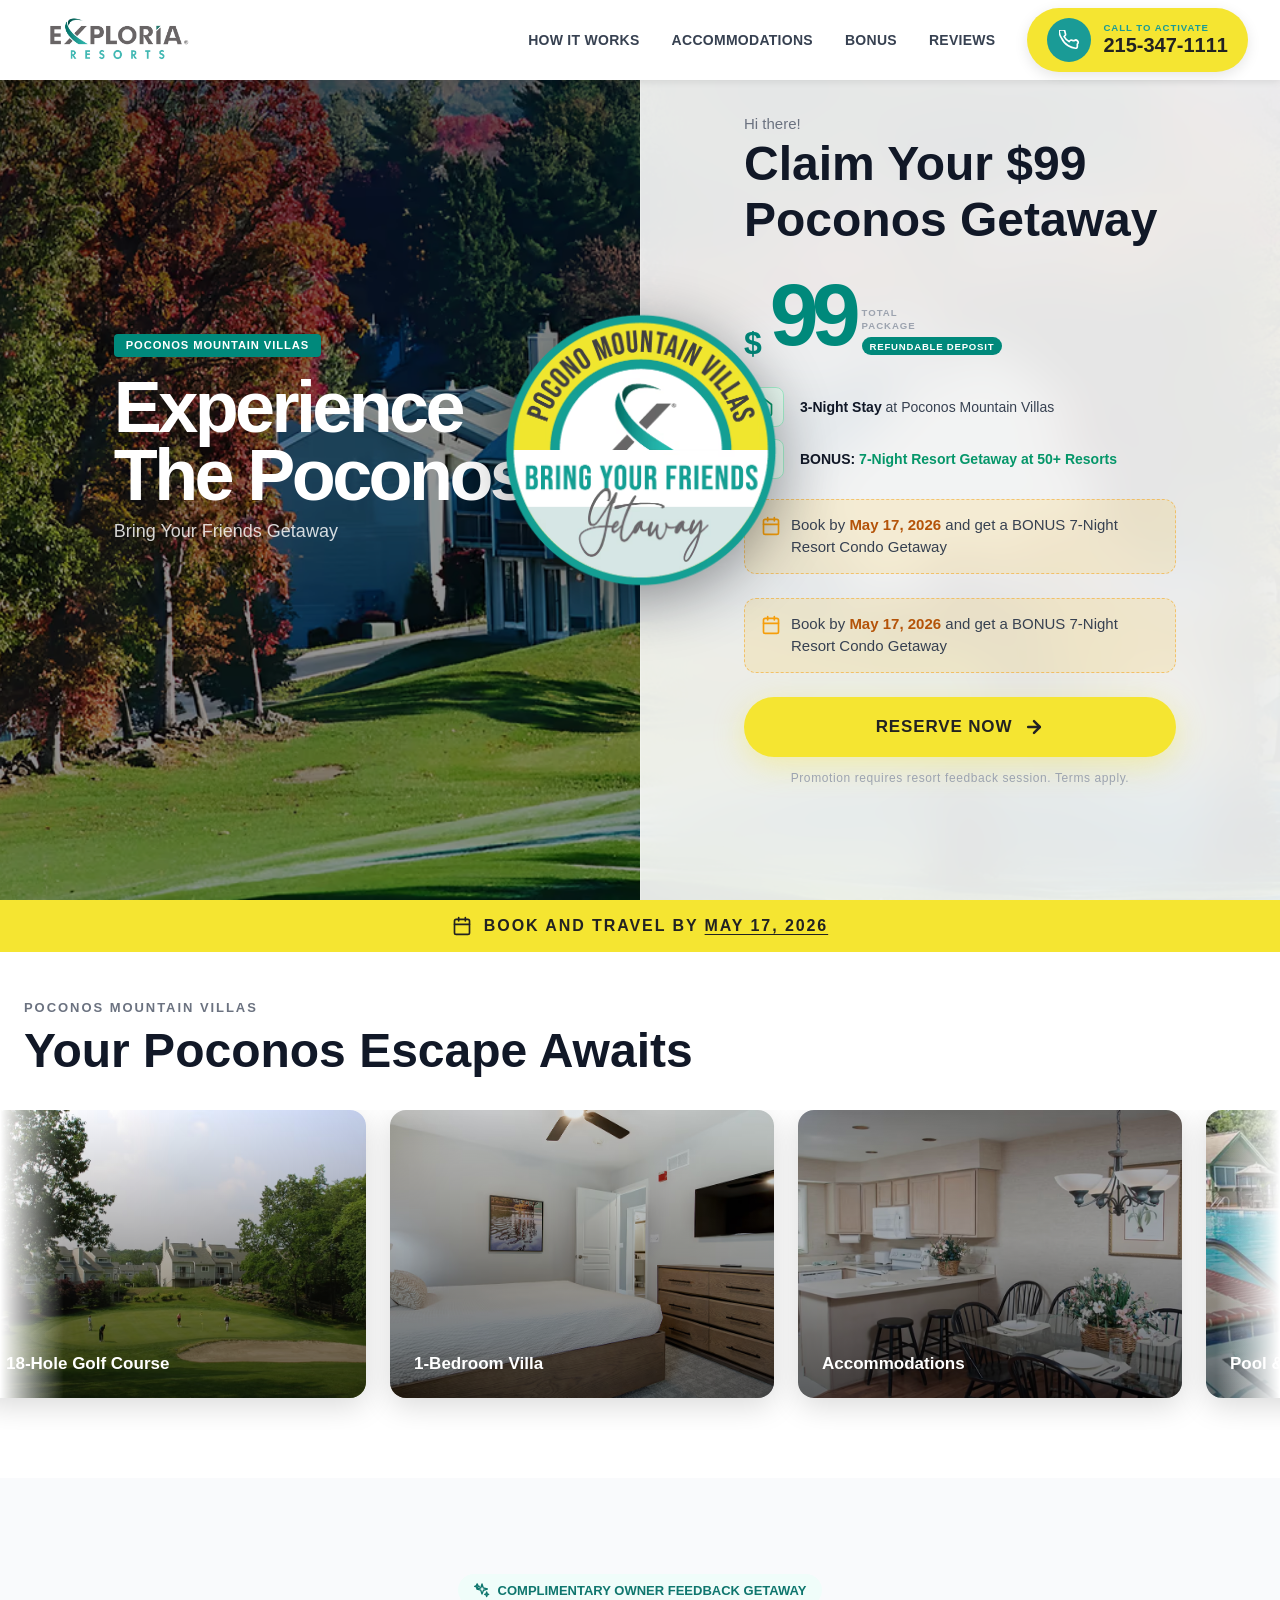
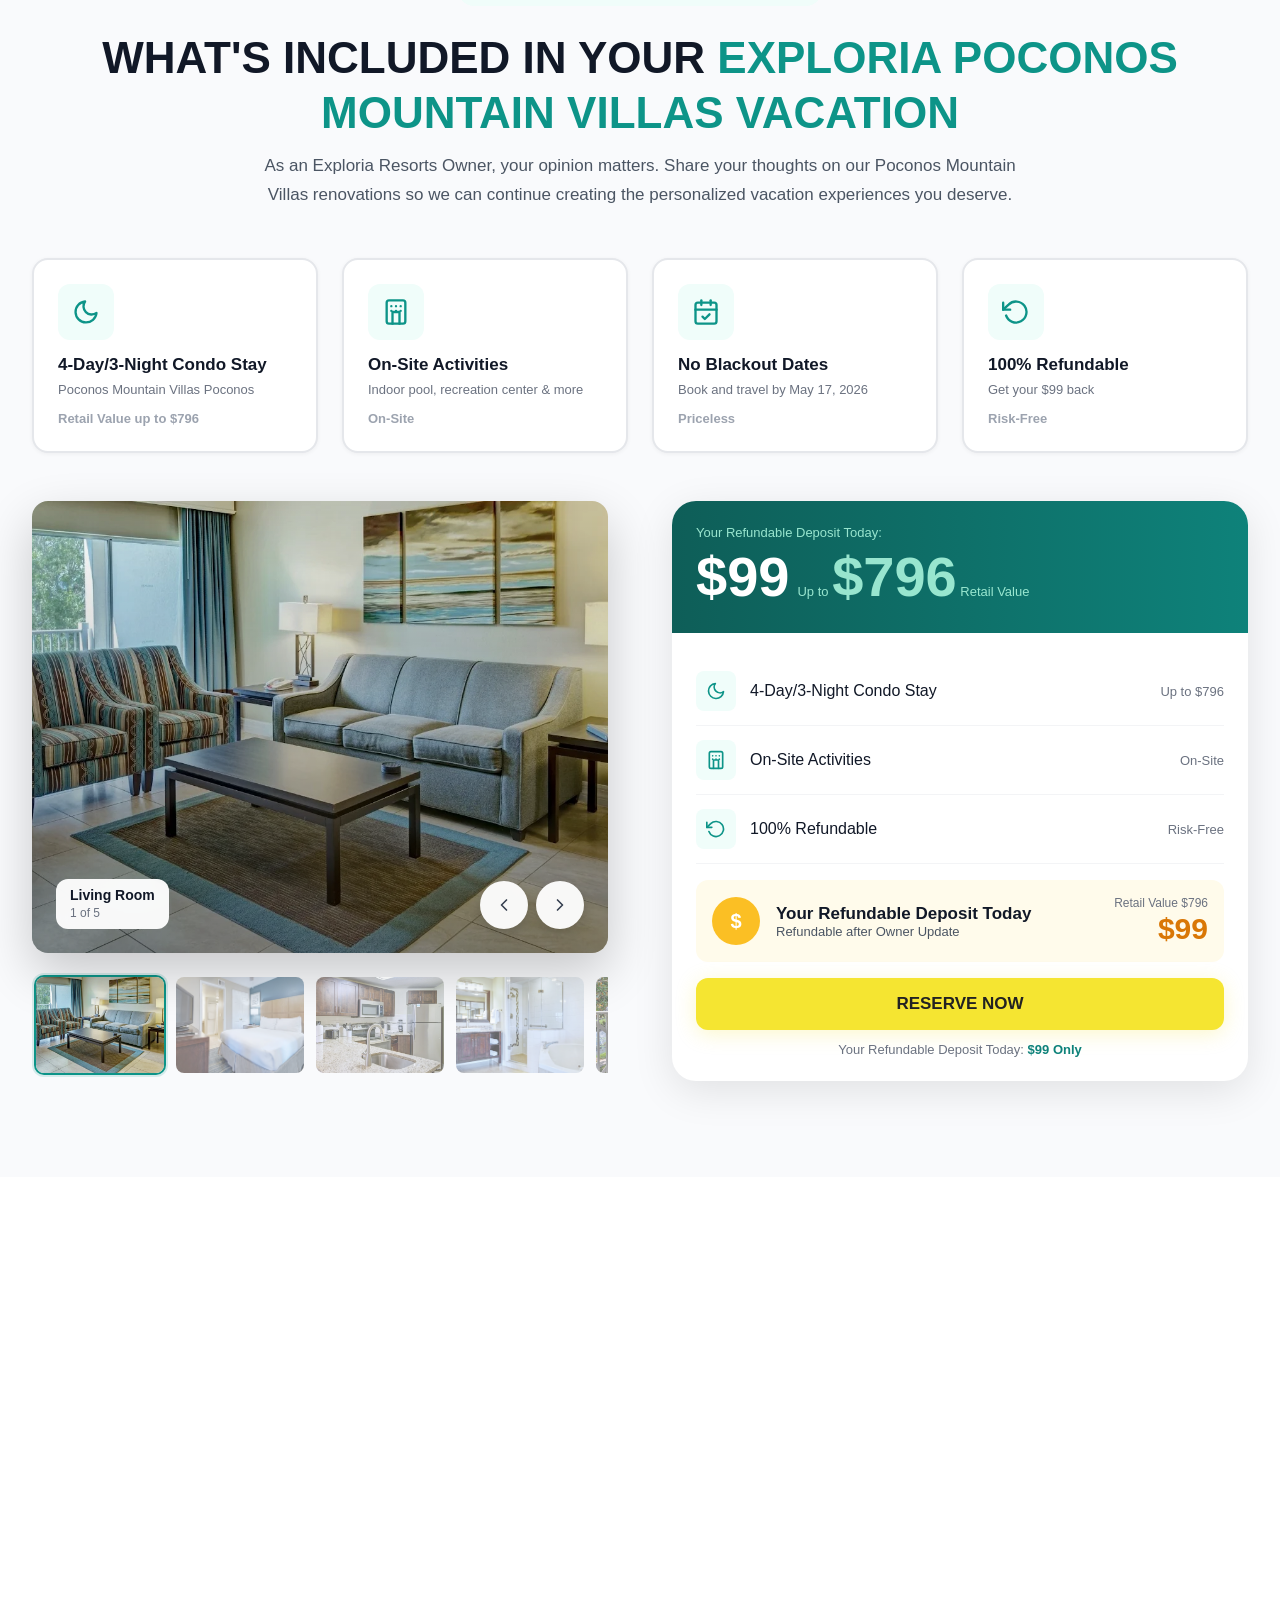
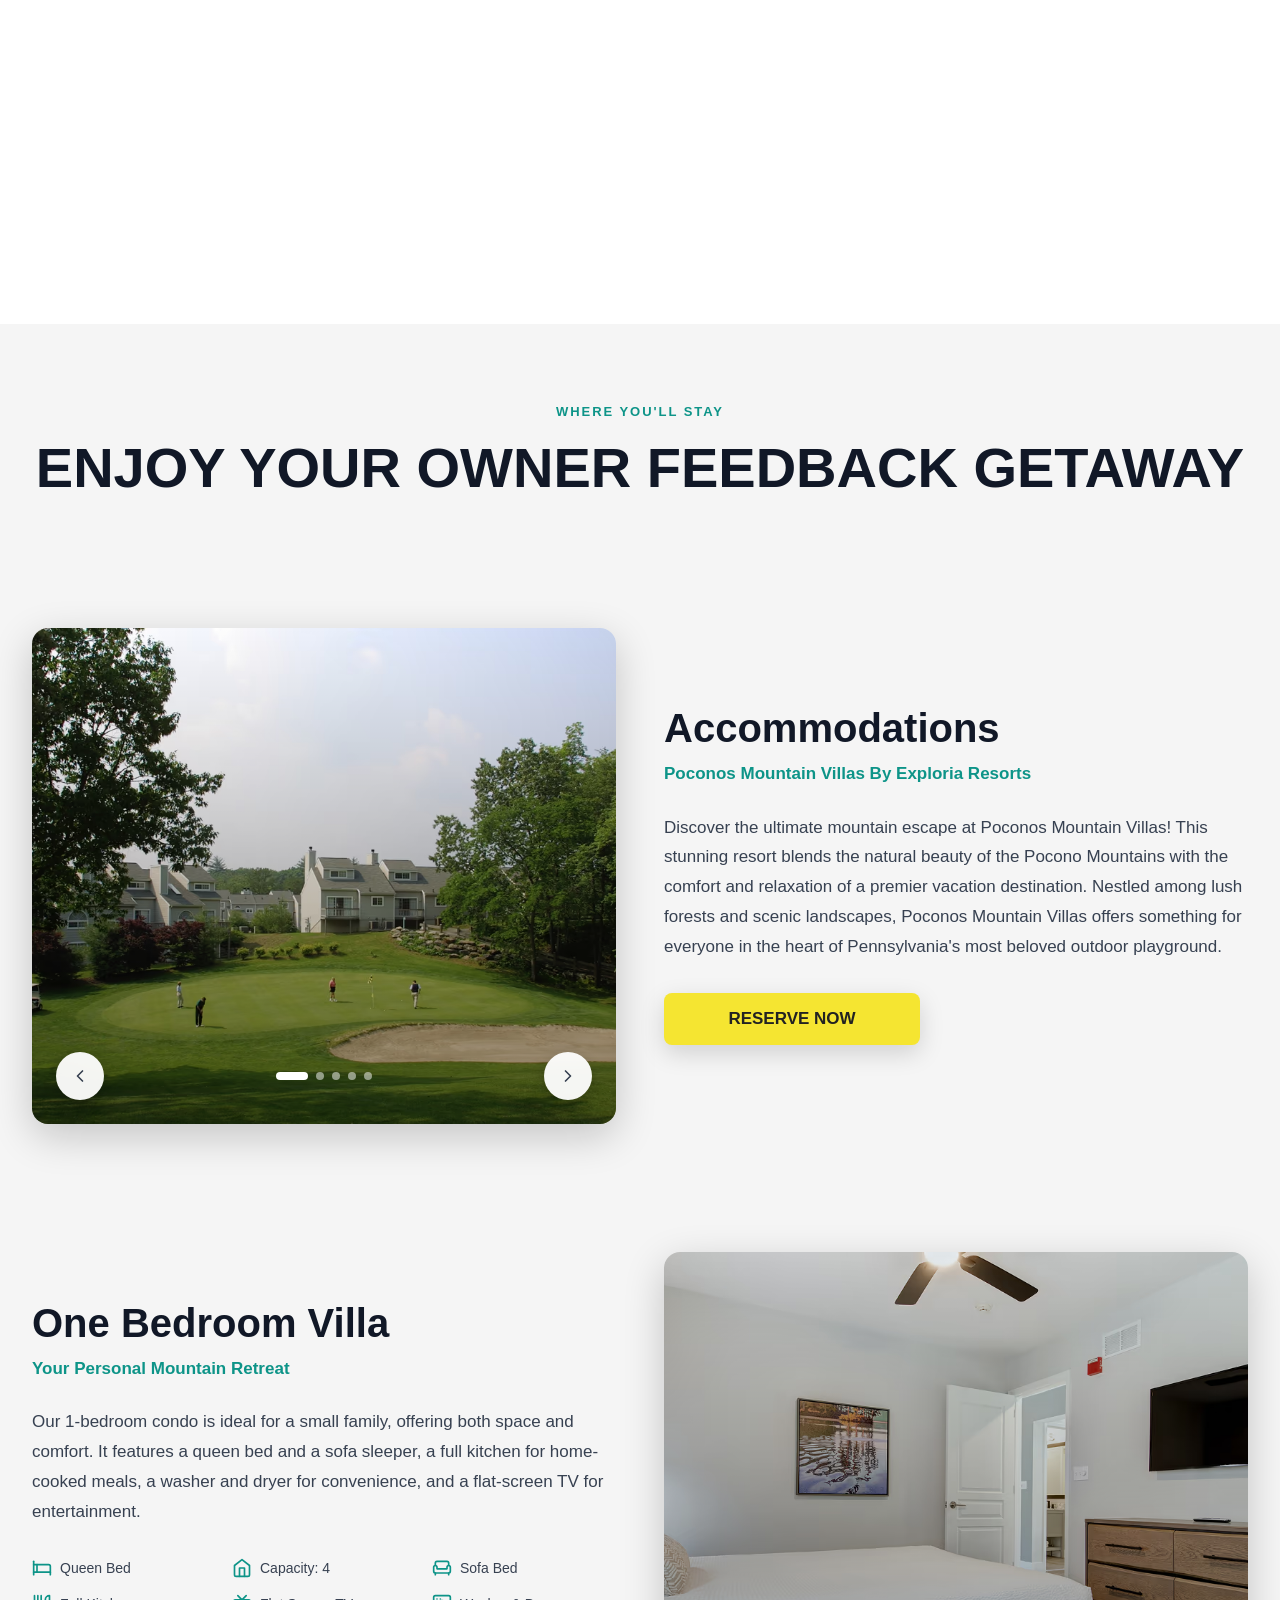
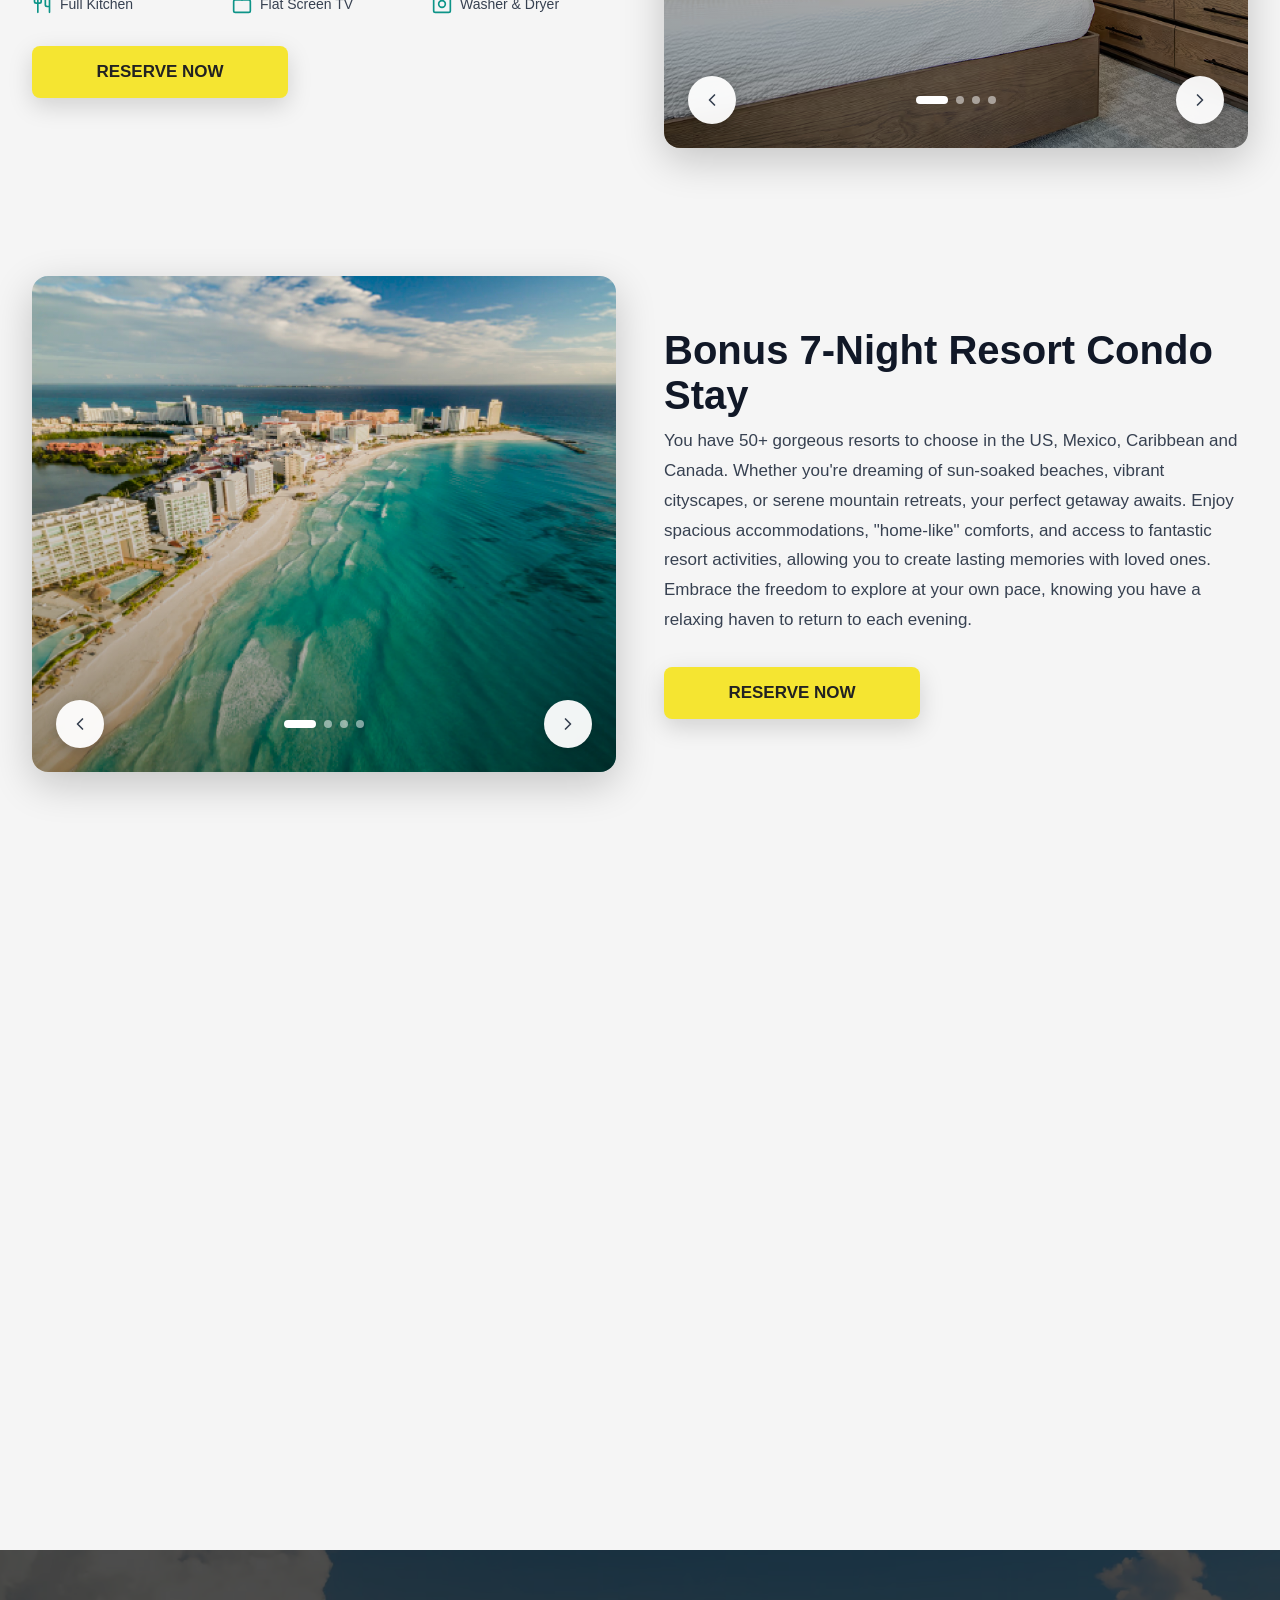
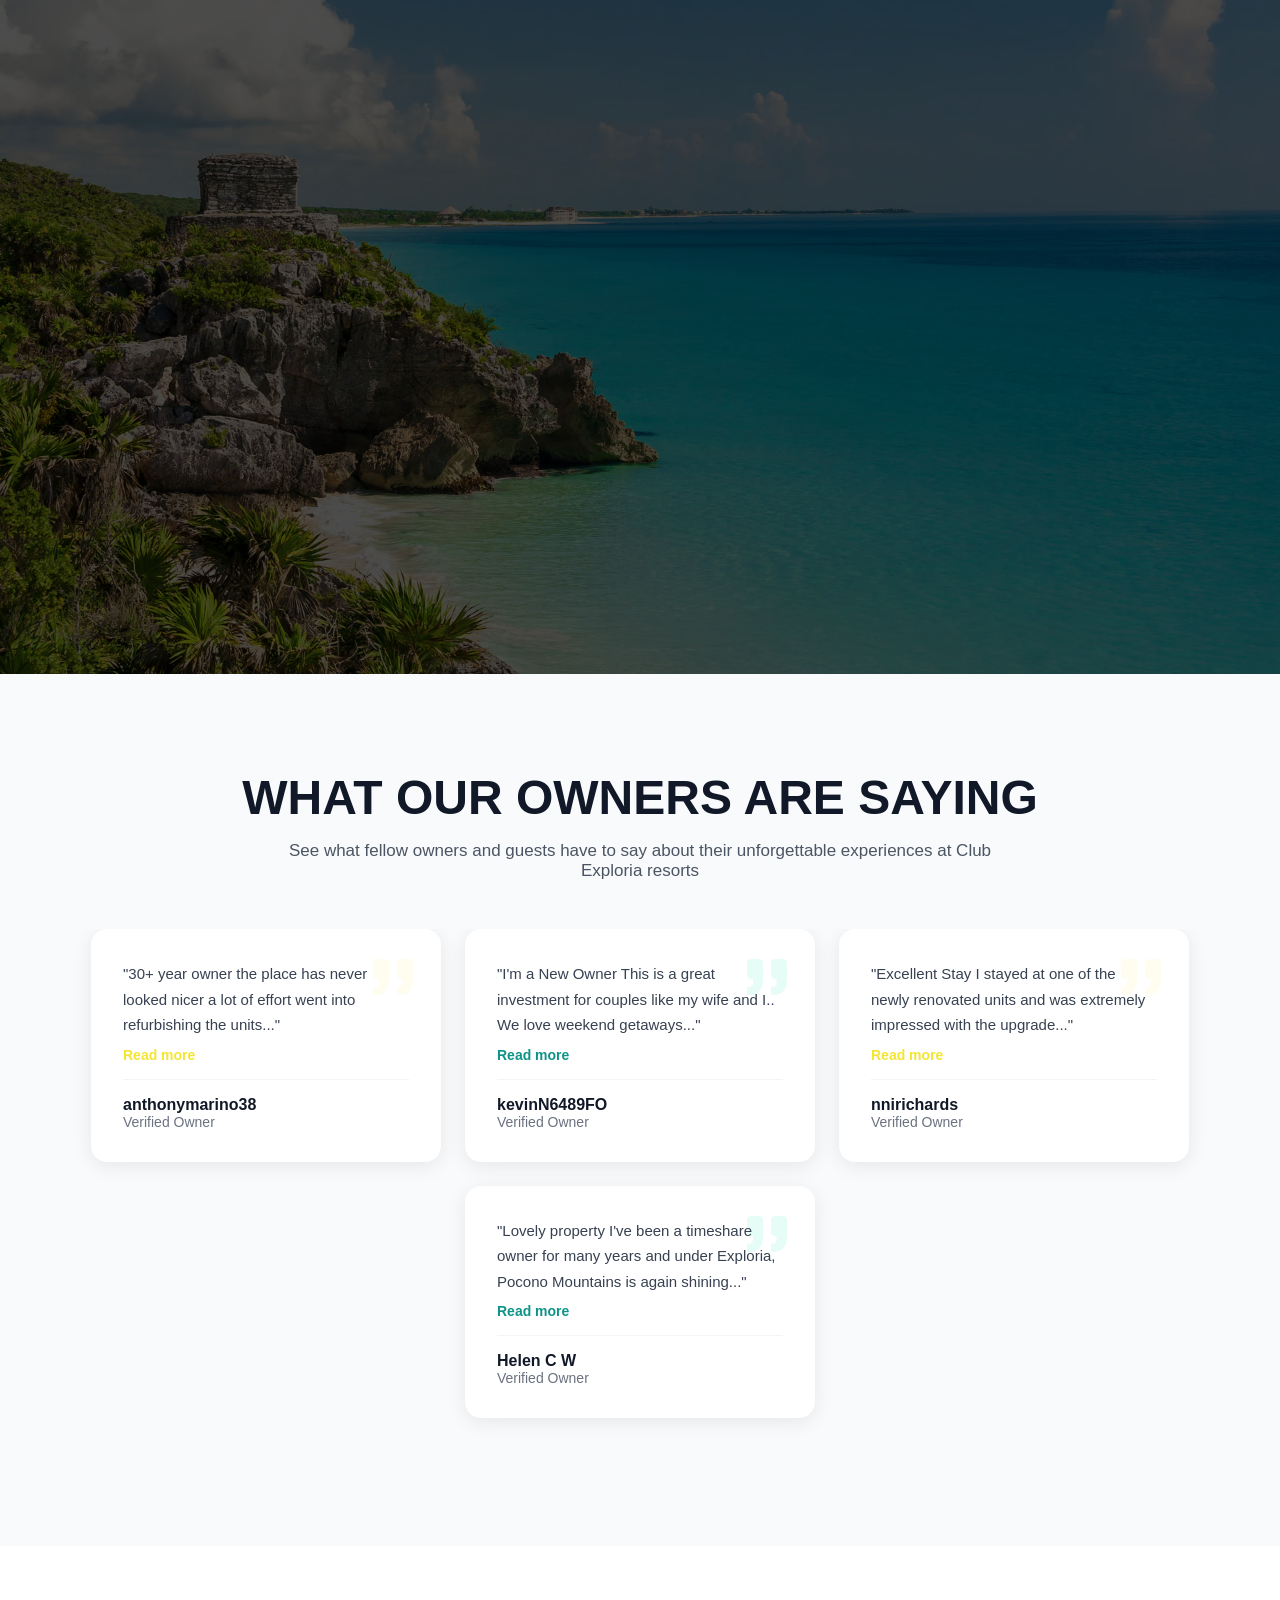
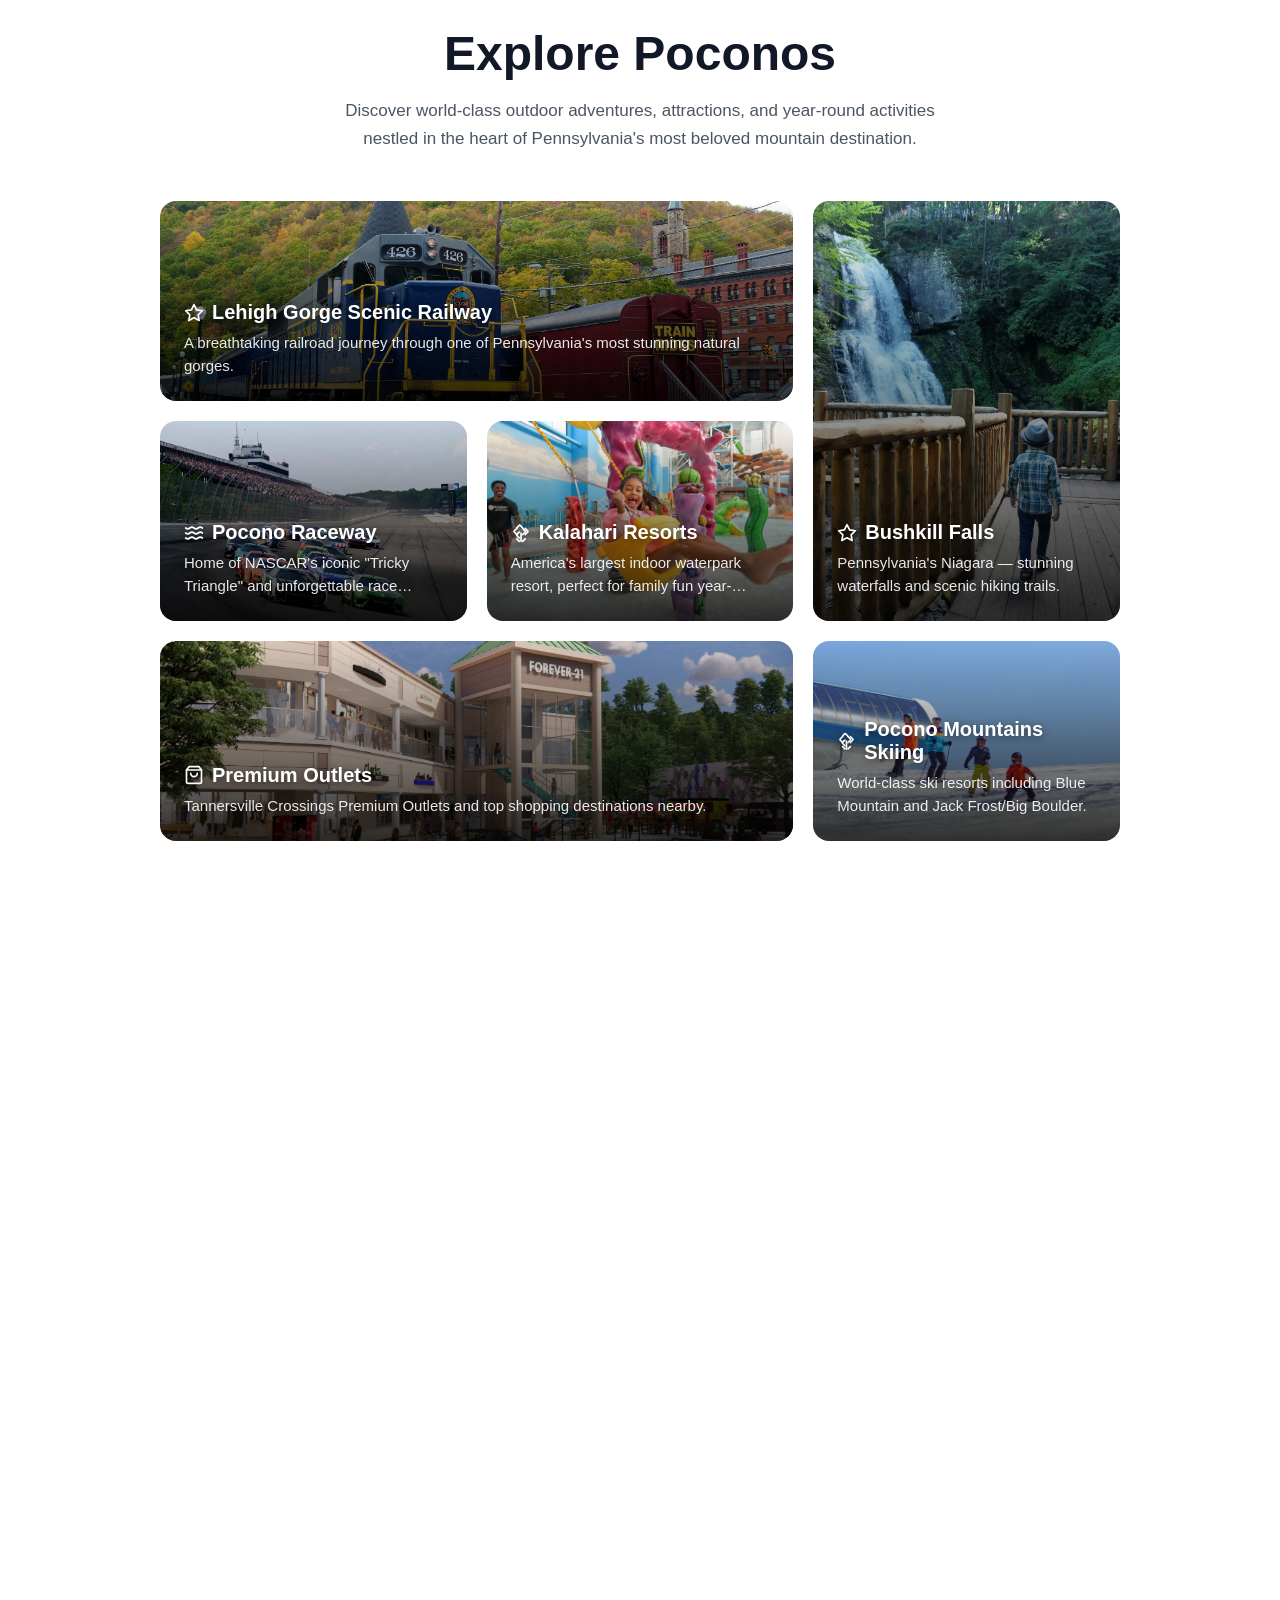
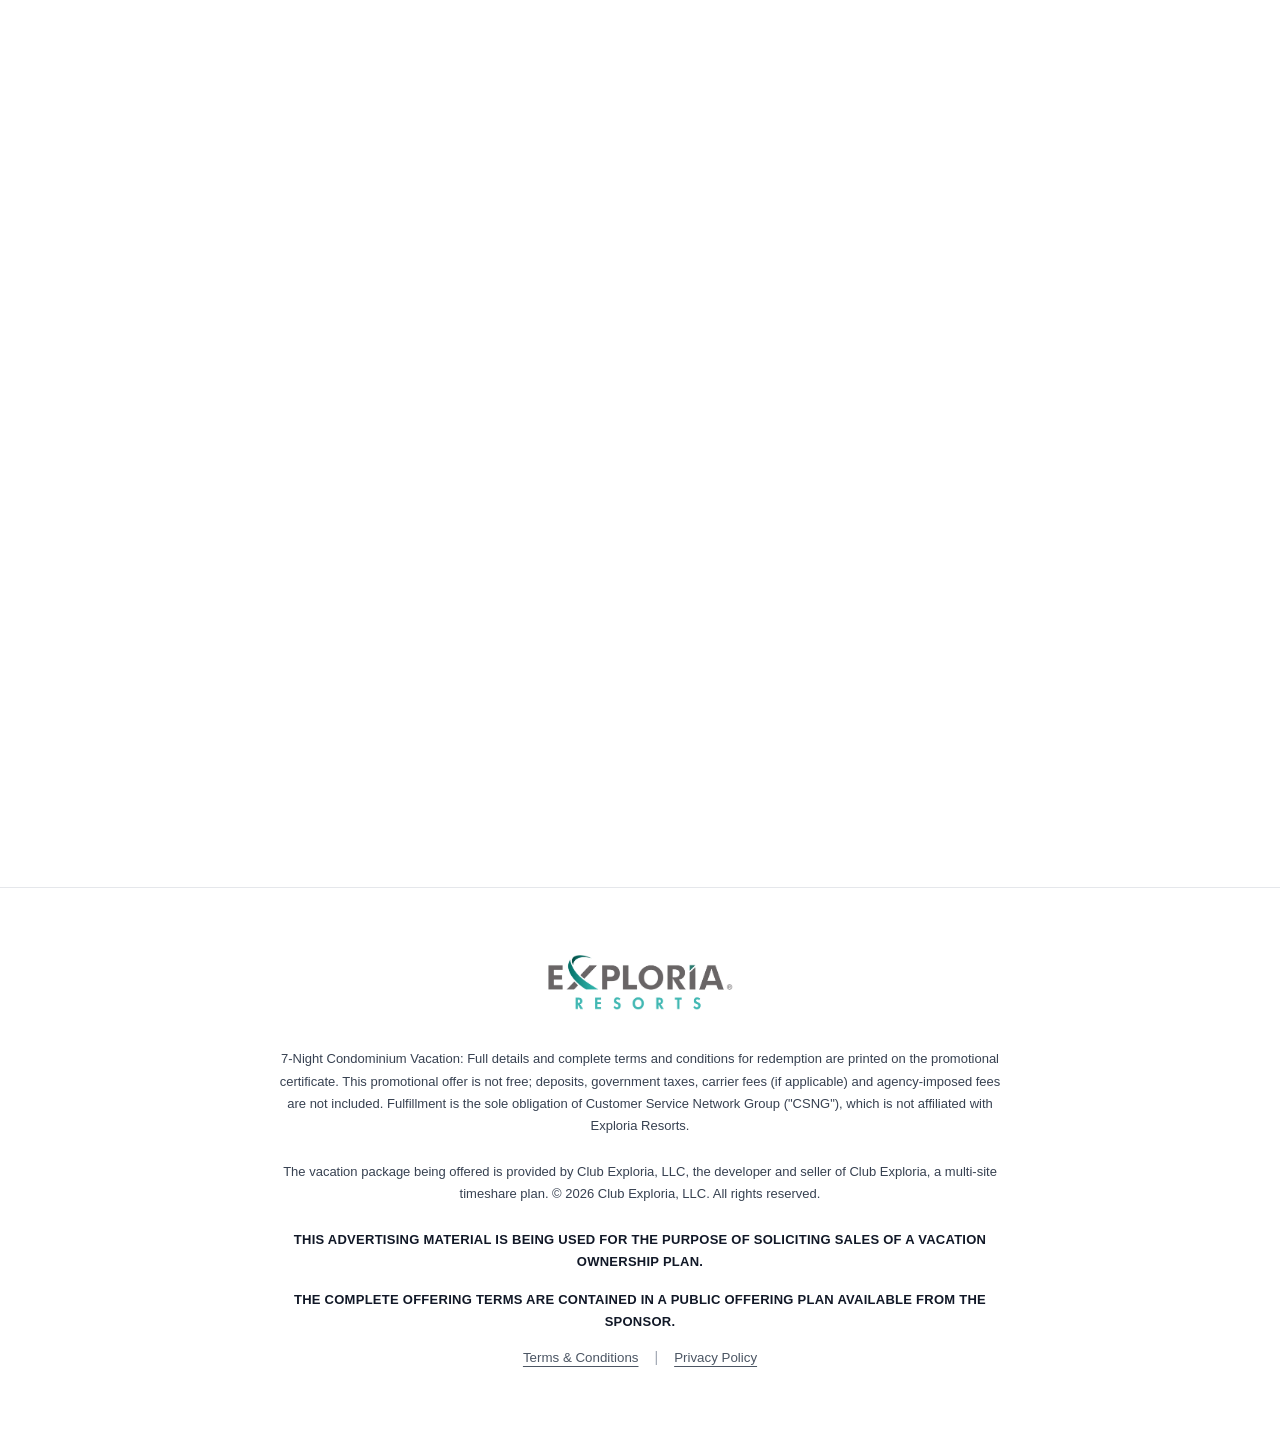
==== commit 19fcca7d: "Replace CTA routing script with correct version (offer_id=156) - Removed old initCTARouting() and he" ====
--- a/index.html
+++ b/index.html
@@ -1095,5 +1095,82 @@
 
 <!-- Load scripts -->
 <script src="script.js"></script>
+<script>
+// CTA Checkout URL
+function getQueryString() {
+    if (window.location.href.indexOf("?") >= 0) {
+       return window.location.href.slice(window.location.href.indexOf("?") + 1);
+    } else {
+      return "";
+    }
+  }
+function detectChannel() {
+    const queryString = getQueryString();
+    const params = queryString.split("&").filter(Boolean).reduce((acc, pair) => {
+      const [key, value] = pair.split("=").map(decodeURIComponent);
+      acc[key] = value || "";
+      return acc;
+    }, {});
+    const utmSource = (params.utm_source || "").toLowerCase();
+    const referrer = (params.referrer || "").toLowerCase();
+    if (utmSource.includes("facebook") || referrer.includes("facebook.com") || referrer.includes("fb.com")) {
+      return "meta";
+    }
+    if (utmSource.includes("google") || referrer.includes("google.com") || referrer.includes("googleads") || referrer.includes("doubleclick")) {
+      return "google";
+    }
+    // Fallback
+    const ref = document.referrer.toLowerCase();
+    if (ref.includes("facebook.com") || ref.includes("fb.com")) {
+      return "meta";
+    }
+    if (ref.includes("google.com") || ref.includes("googleads") || ref.includes("doubleclick")) {
+      return "google";
+    }
+    // Default value
+    return "meta";
+  }
+  document.addEventListener("DOMContentLoaded", function () {
+    let links = document.querySelectorAll(".checkout-cta");
+    const queryString = getQueryString();
+      const channel = detectChannel();
+    const urlMap = {
+        meta: "/checkout/?offer_id=156",
+        google: "/checkout/?offer_id=156",
+    };
+    const checkoutURL = urlMap[channel ?? "meta"]
+    window.checkoutURL = checkoutURL;
+    links.forEach(cta => {
+        cta.setAttribute("href", checkoutURL);
+    });
+      if (queryString.length > 0) {
+      let allLinks = document.querySelectorAll("a");
+        allLinks.forEach(link => {
+            let currentHref = link.getAttribute("href");
+            if(!(currentHref.includes('#') || currentHref.includes('tel:'))) {
+                currentHref += `?${queryString}`;
+                link.setAttribute("href", currentHref);
+            }
+        });
+    }
+});
+  document.addEventListener("DOMContentLoaded", function () {
+      const channel = detectChannel();
+      if(channel === "google"){
+        const homepageCounter = document.querySelectorAll(".offerexpirecounter");
+          const megaPageCounterContainer = document.querySelectorAll(".acccardblock");
+          const megaPageCounter = document.querySelectorAll(".offerexpirecounteracccard");
+          homepageCounter.forEach((counter) => {
+            counter.style.display = "none";
+        });
+          megaPageCounterContainer.forEach((container) => {
+            container.style.justifyContent = "center";
+        })
+          megaPageCounter.forEach((counter) => {
+            counter.style.display = "none";
+        });
+    }
+});
+</script>
 </body>
 </html>
--- a/style.css
+++ b/style.css
@@ -815,9 +815,10 @@
 /* Bento Lightbox */
 .bento-lightbox {
   position: fixed; inset: 0; z-index: 100;
-  display: flex; align-items: center; justify-content: center;
+  display: none; align-items: center; justify-content: center;
   padding: 1rem;
 }
+.bento-lightbox.open { display: flex; }
 .bento-lightbox-backdrop { position: absolute; inset: 0; background: rgba(0,0,0,0.8); backdrop-filter: blur(6px); }
 .bento-lightbox-content {
   position: relative; background: #fff; border-radius: 1rem;
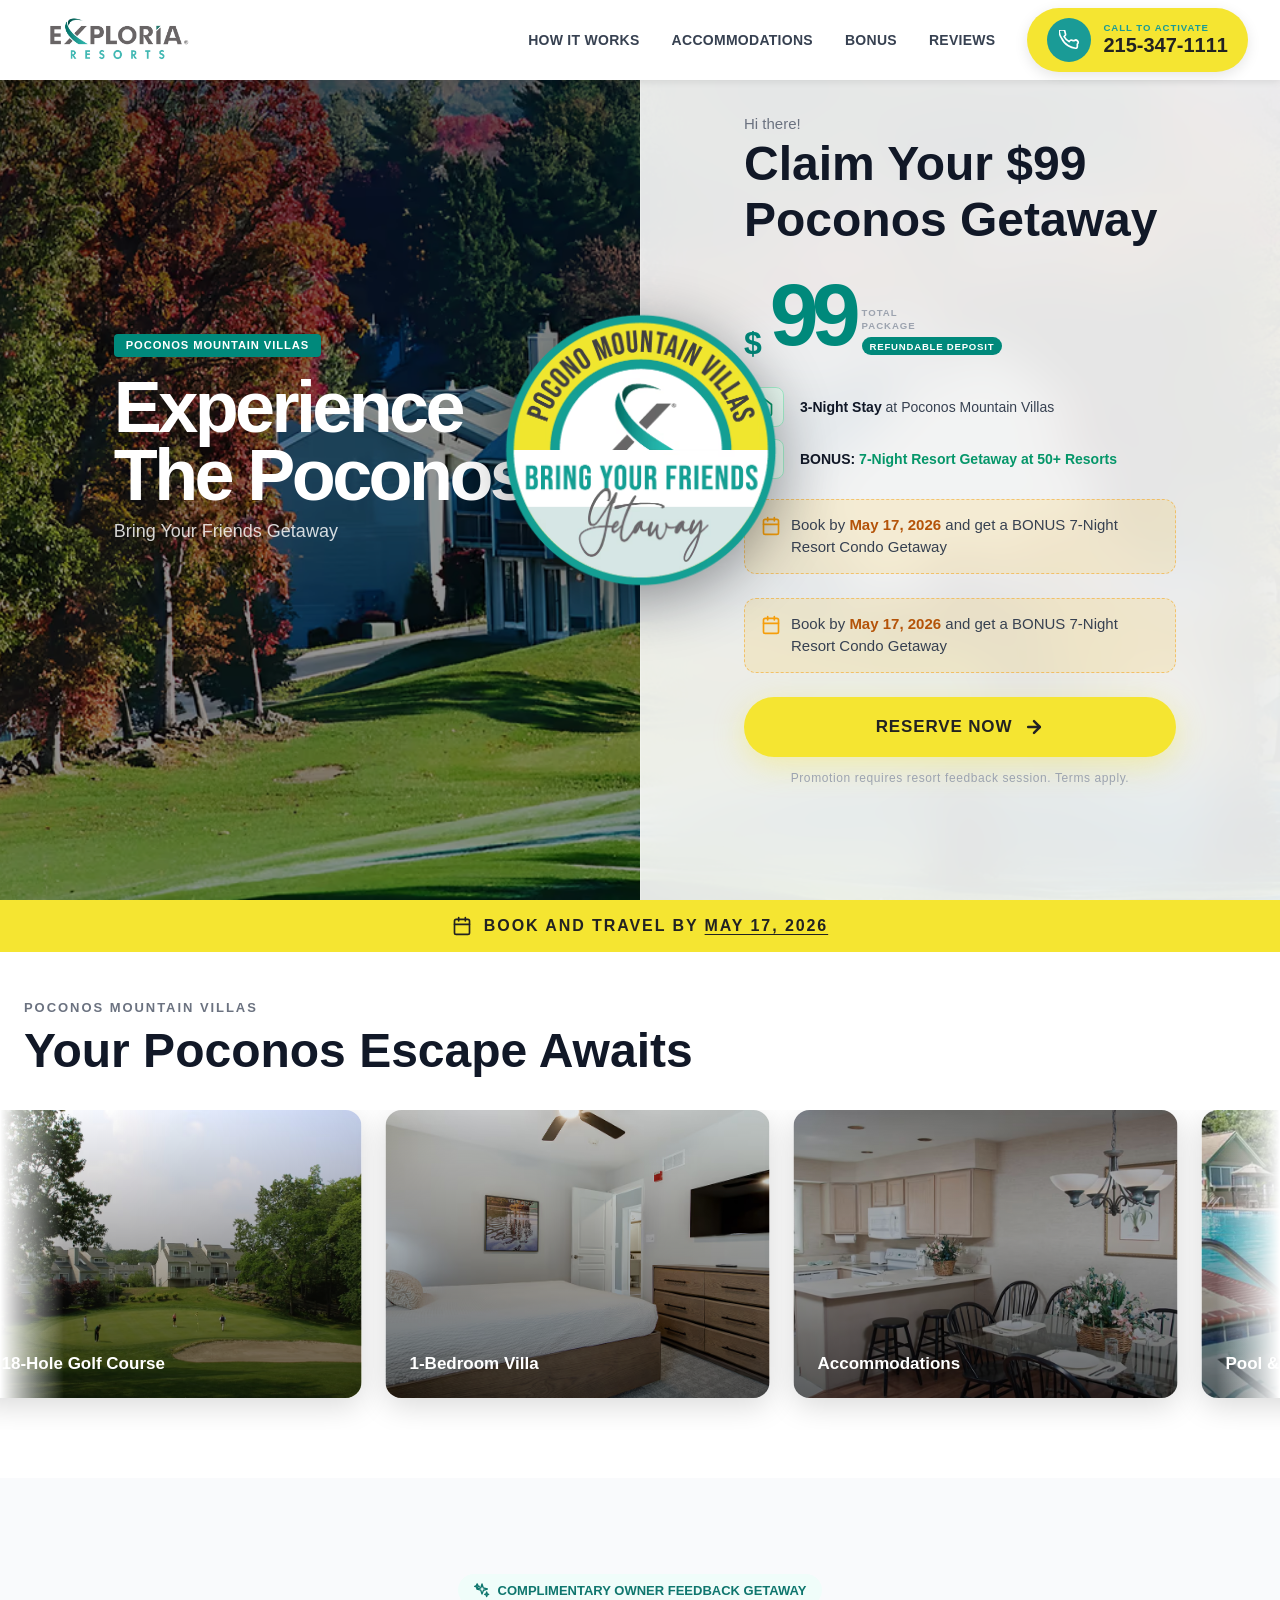
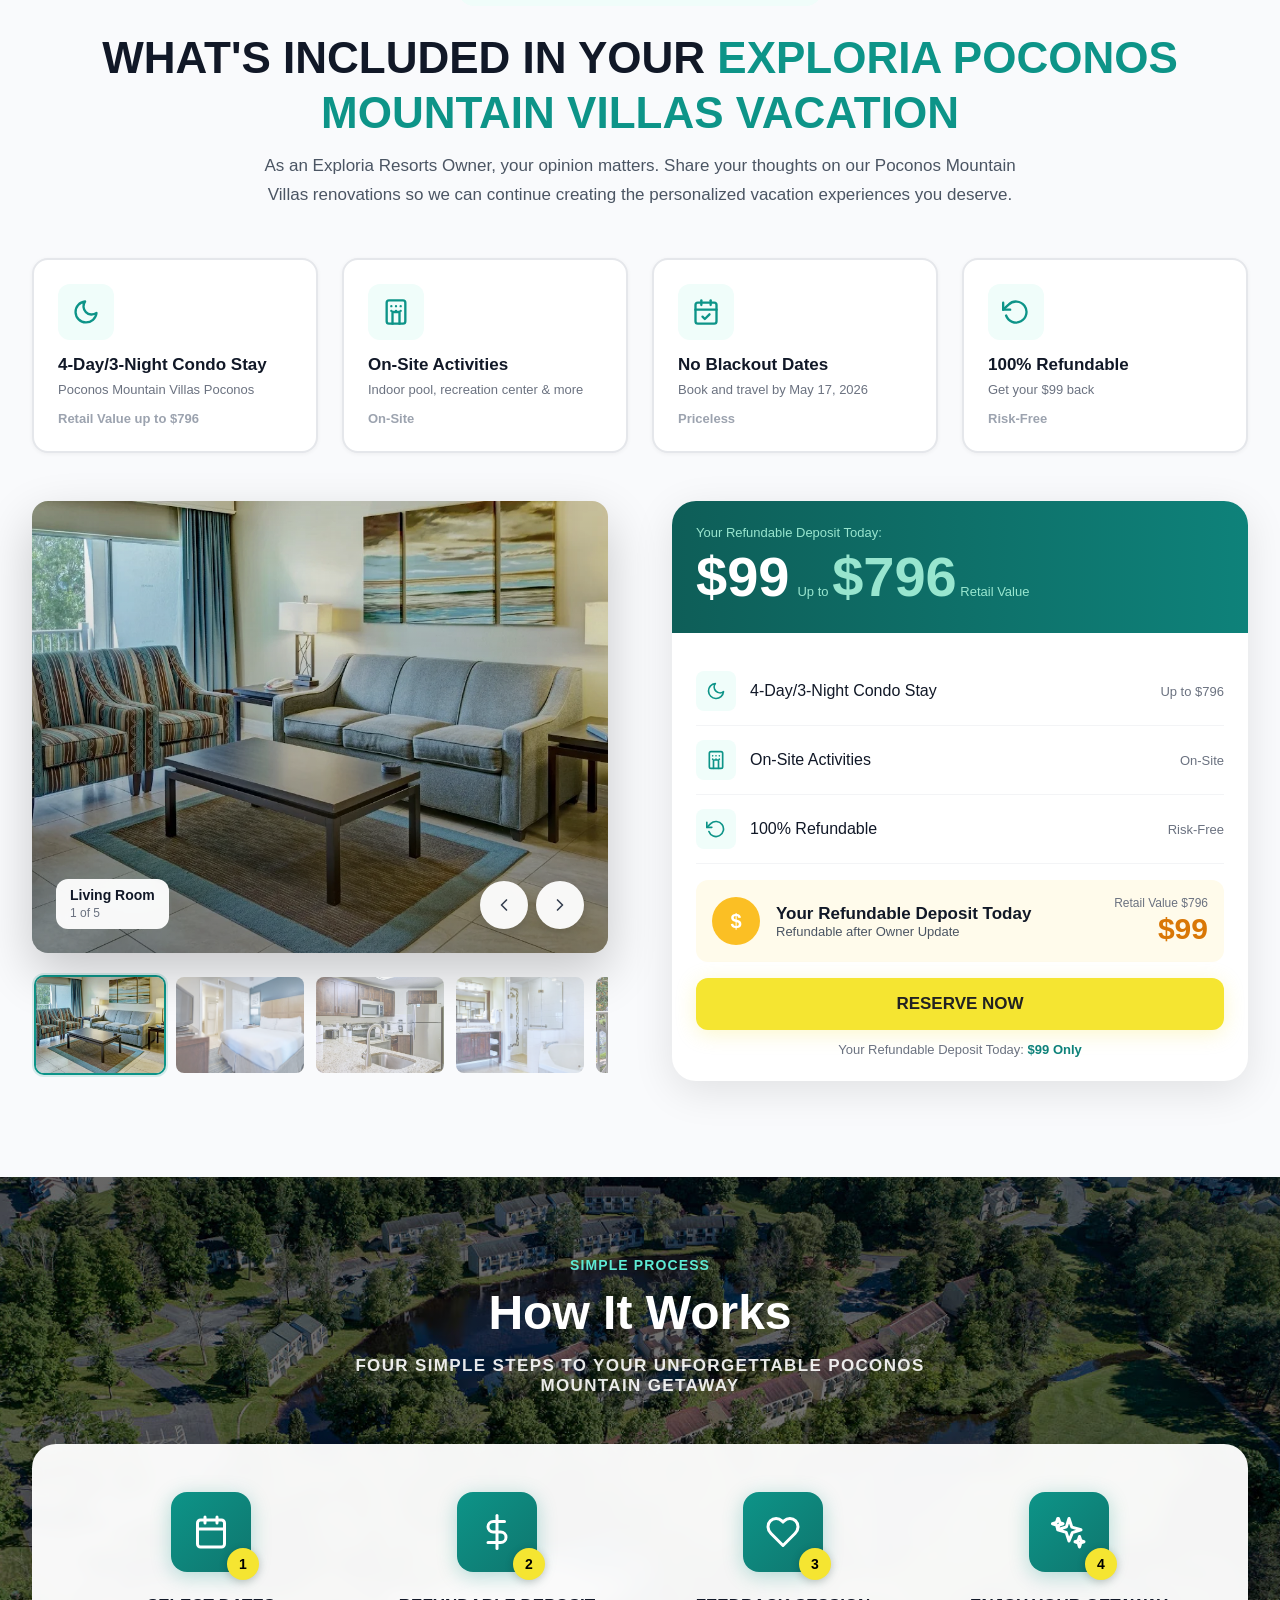
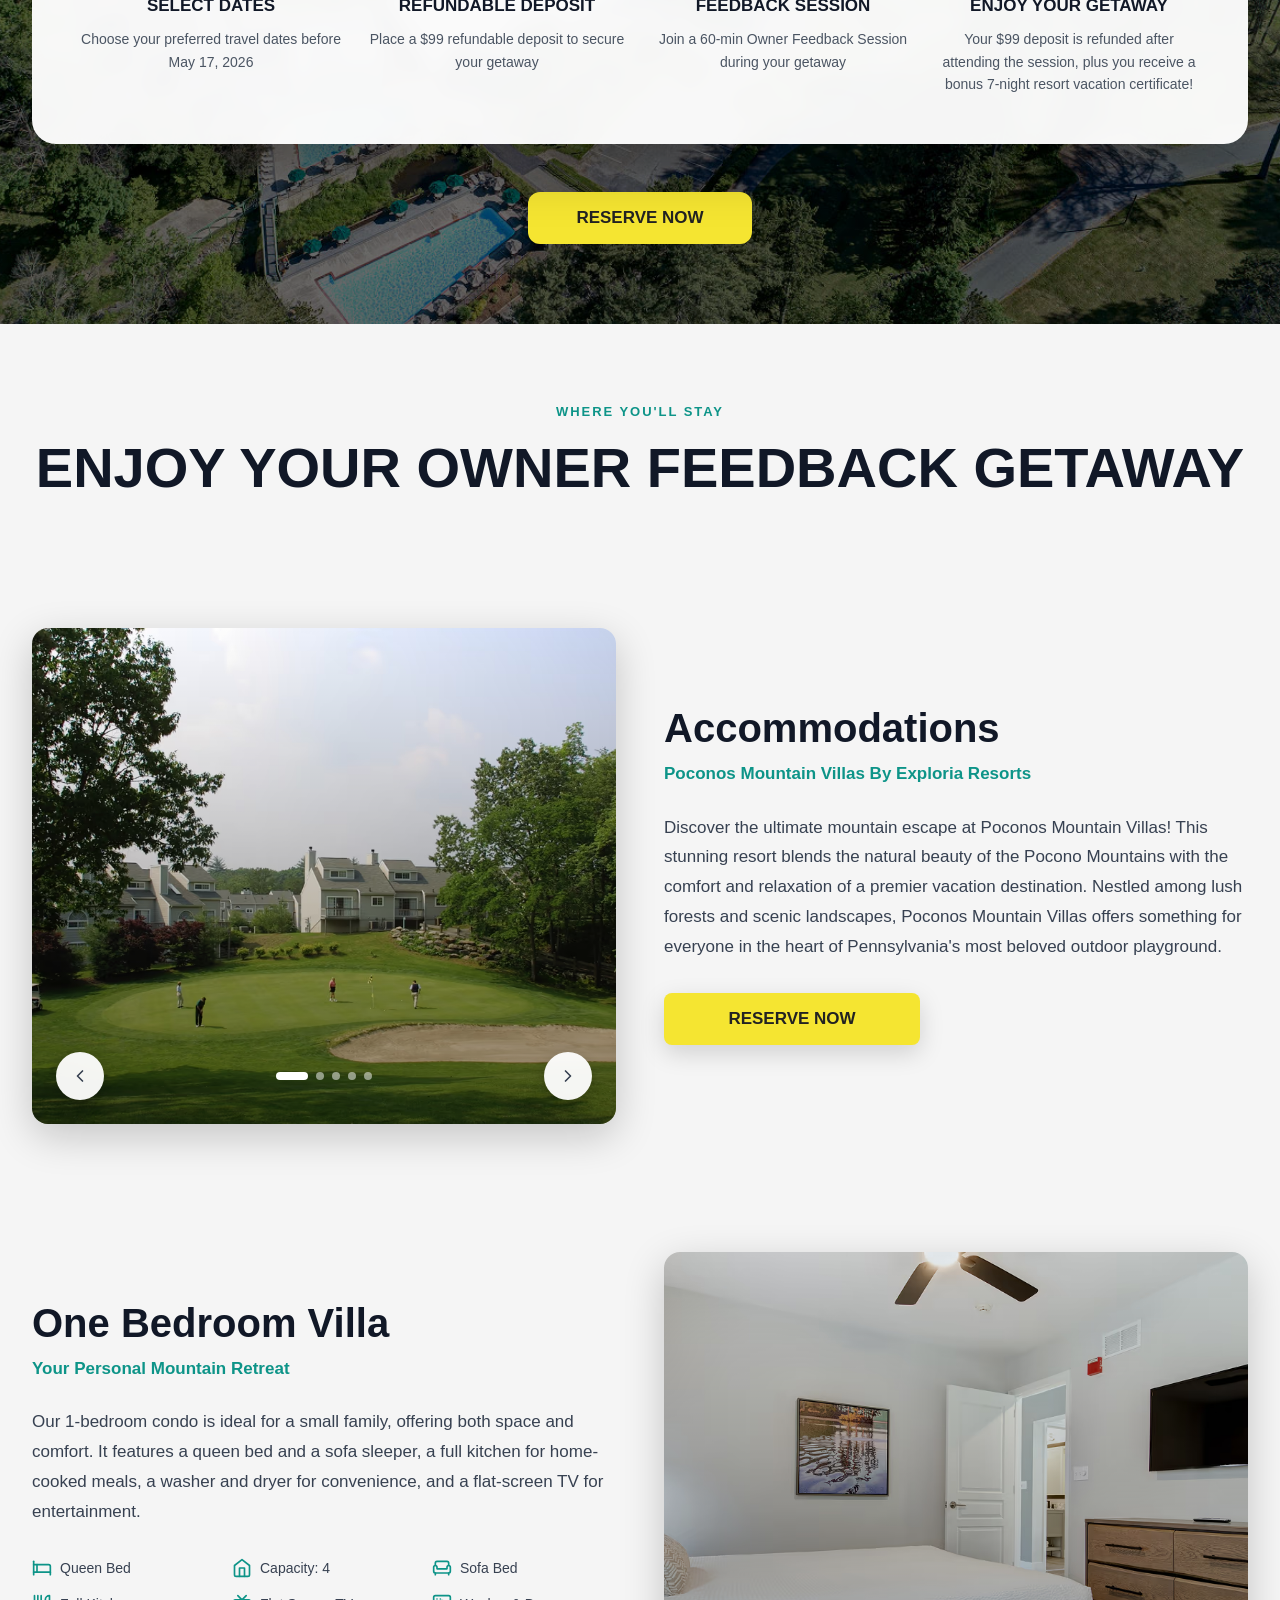
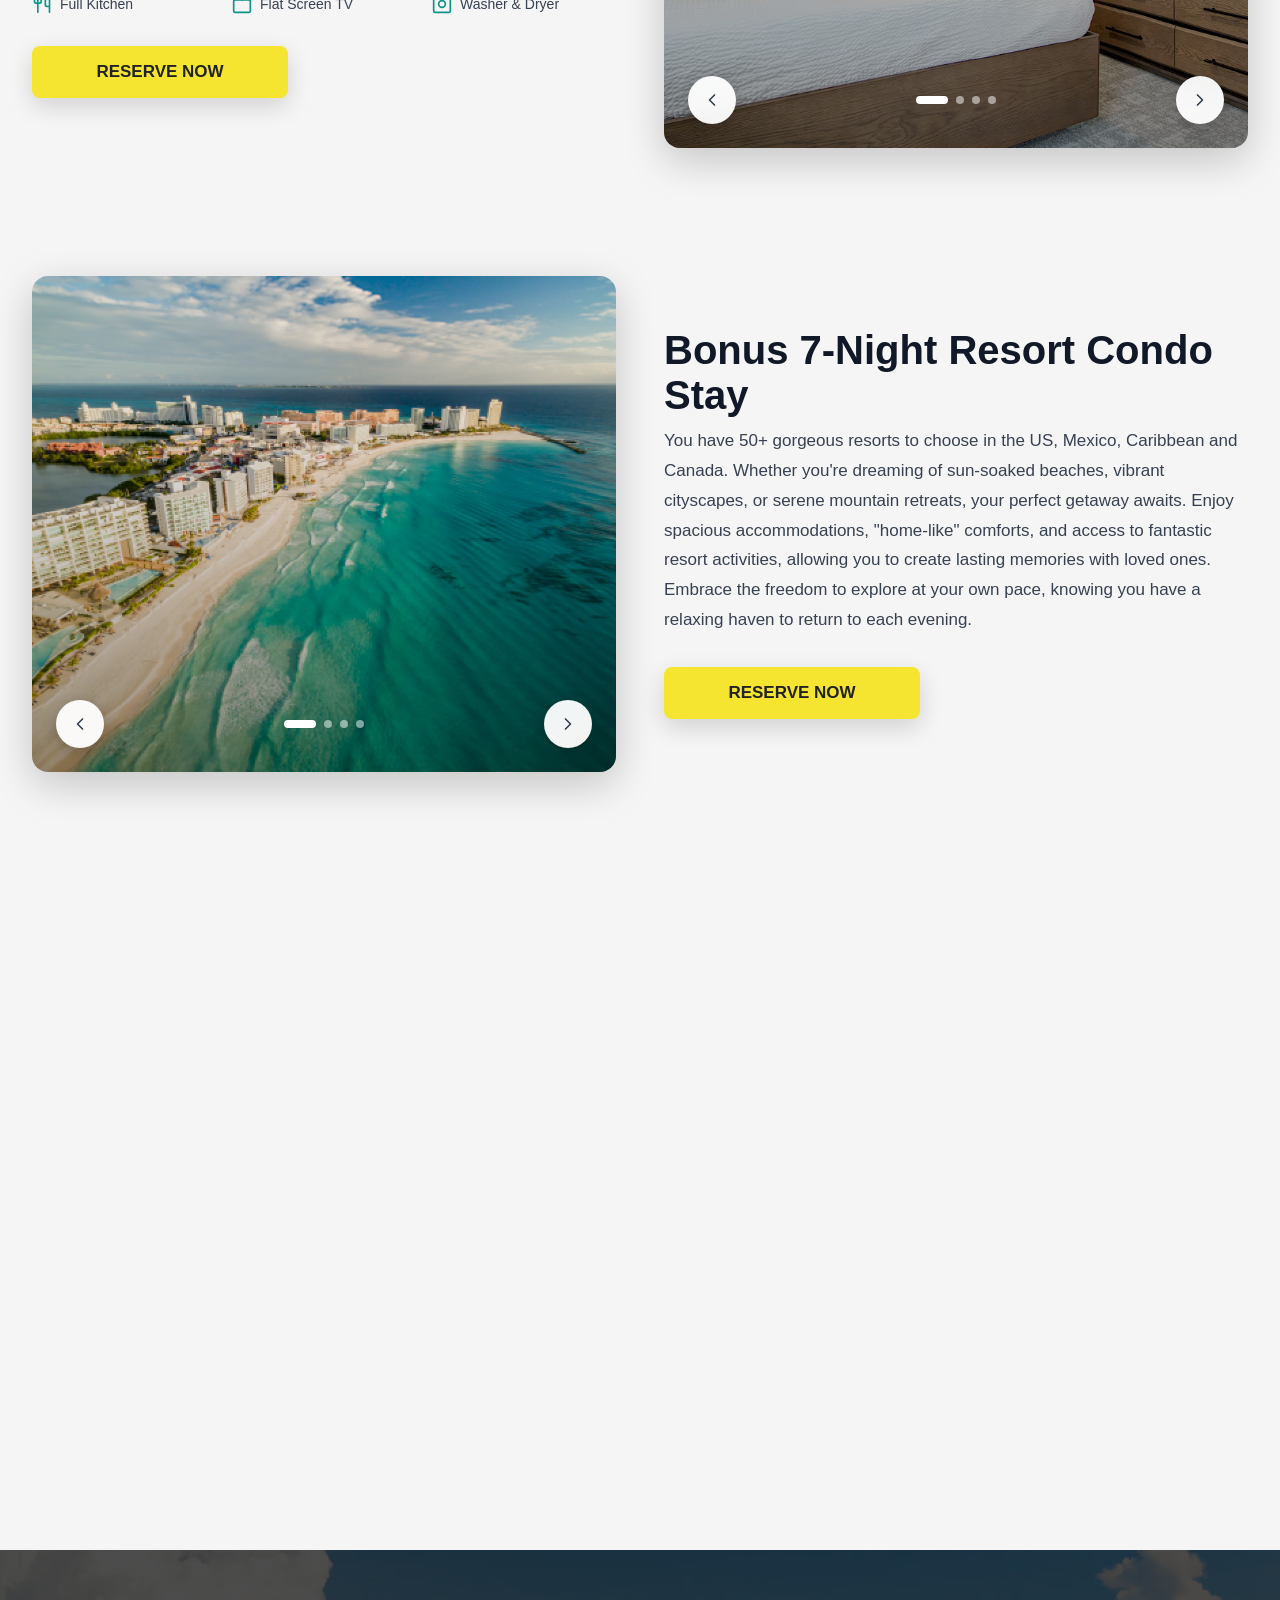
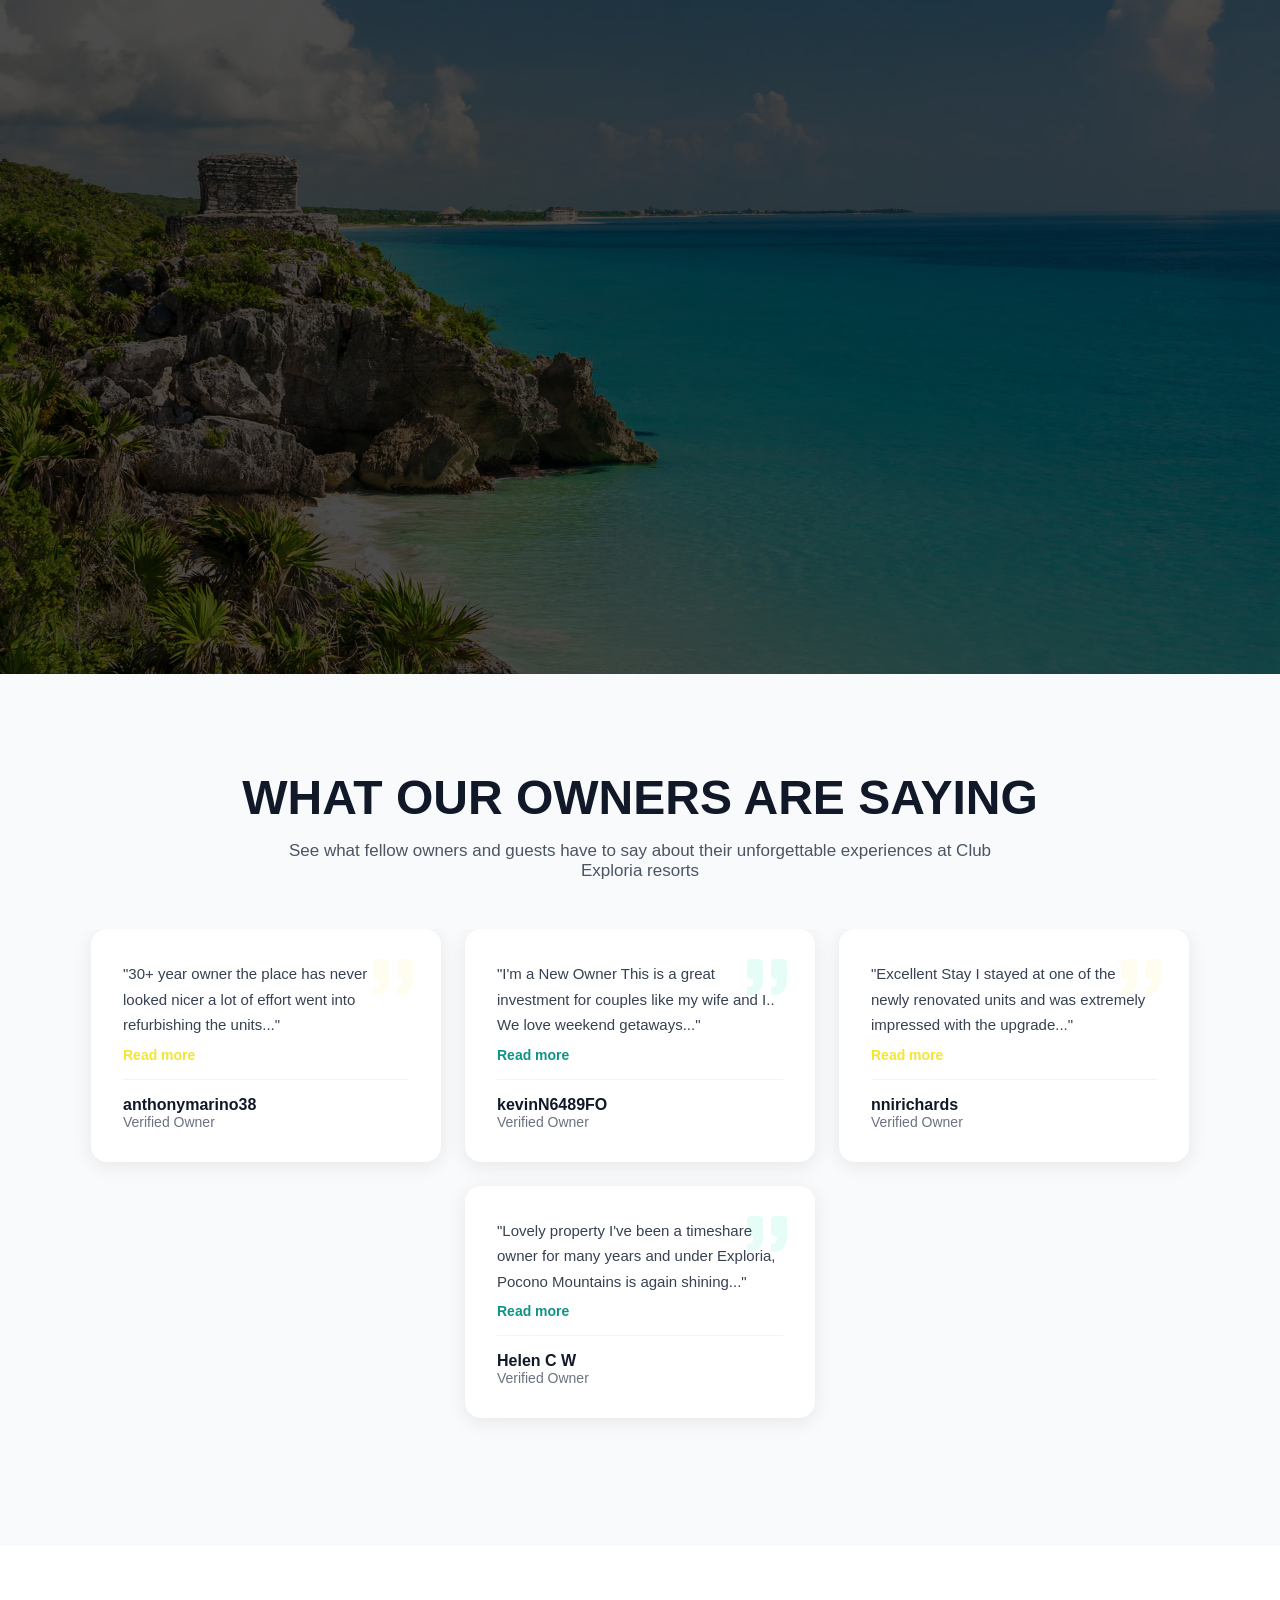
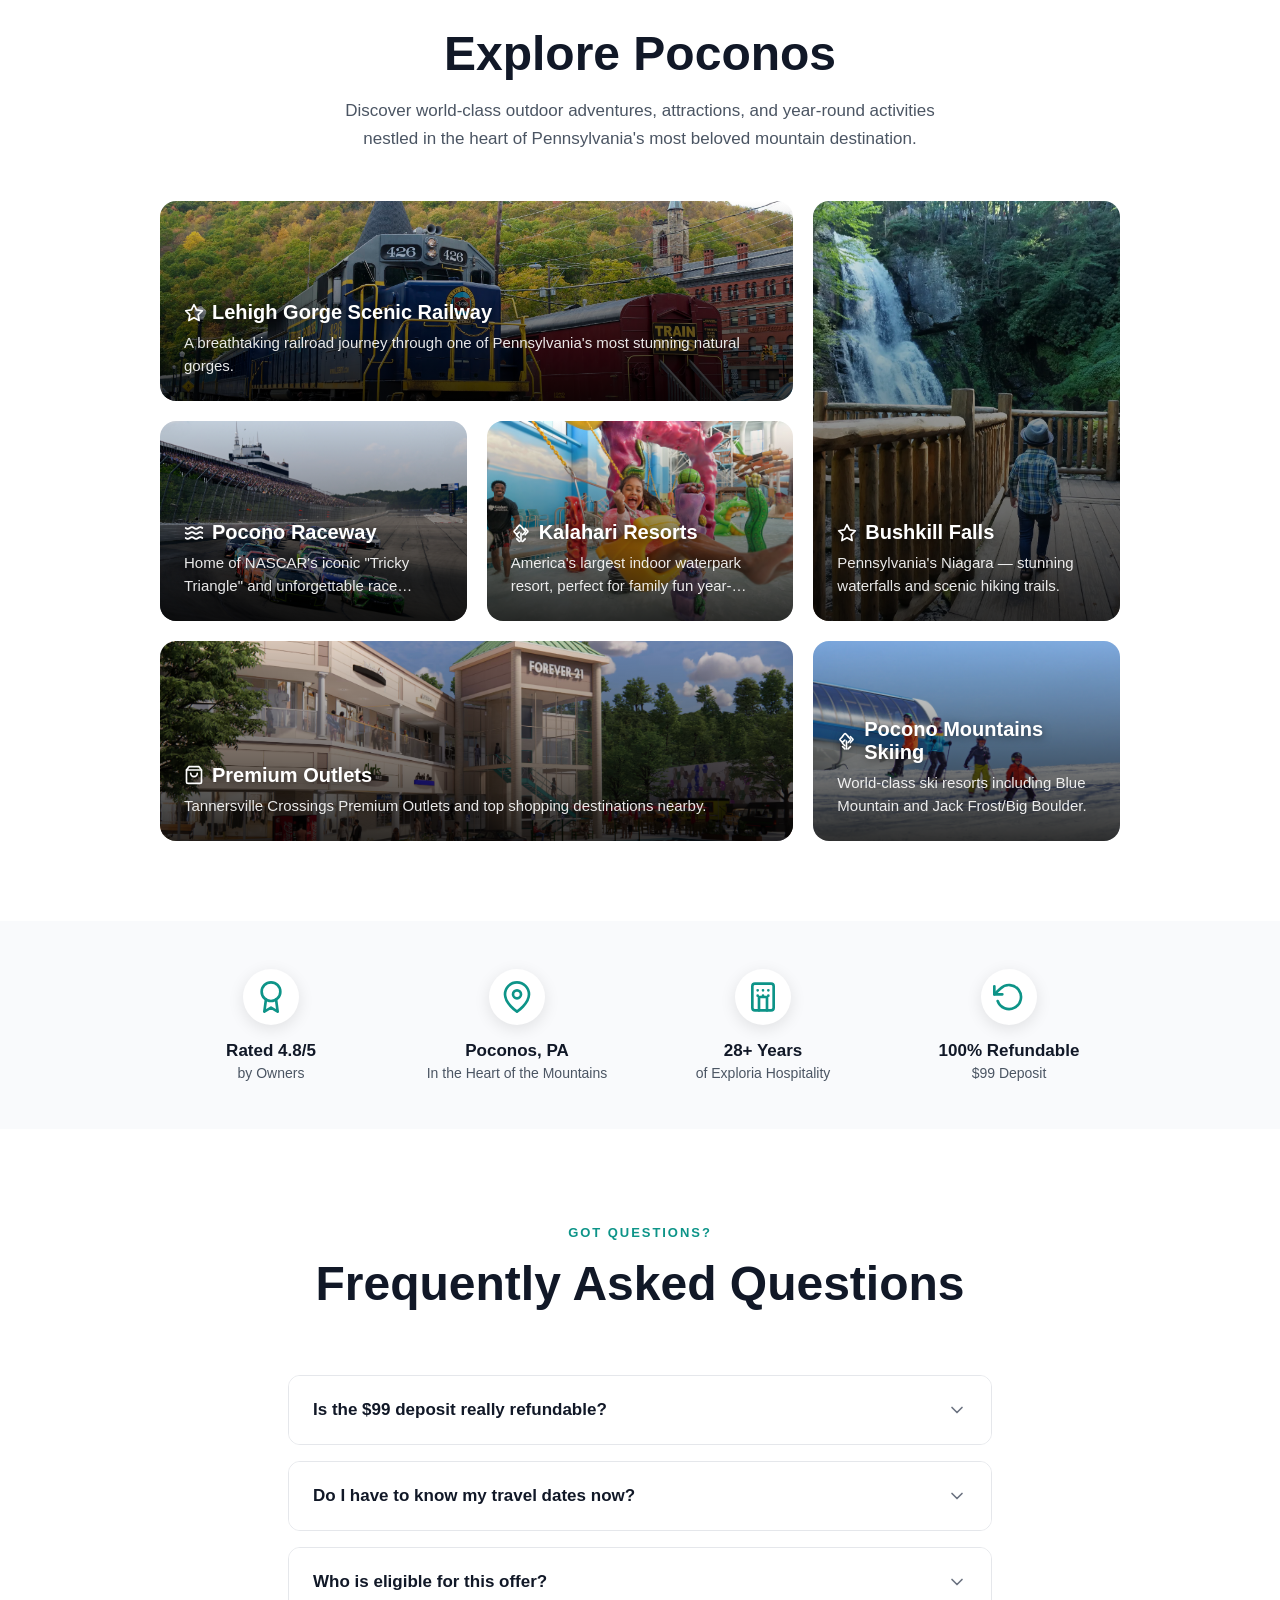
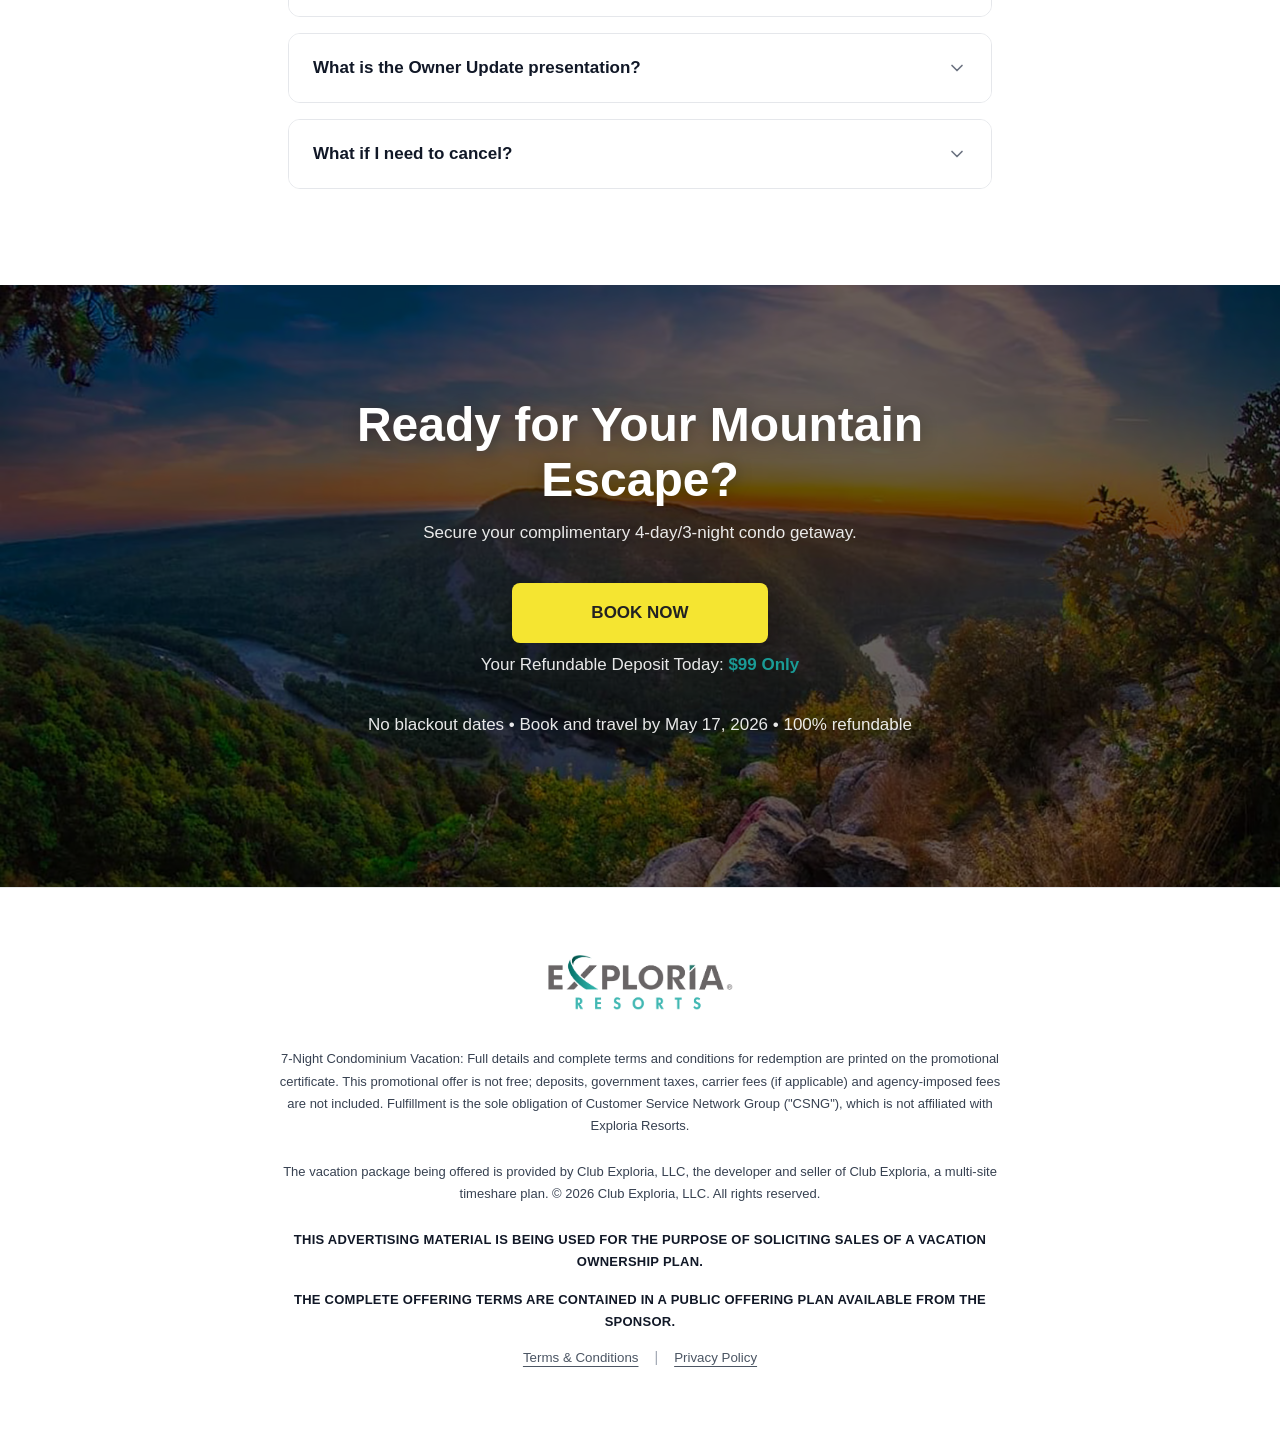
==== commit 41c50ae2: "Fix CTA URL path and query string appending - Use relative checkout URL (checkout?offer_id=156) so i" ====
--- a/index.html
+++ b/index.html
@@ -1135,8 +1135,8 @@
     const queryString = getQueryString();
       const channel = detectChannel();
     const urlMap = {
-        meta: "/checkout/?offer_id=156",
-        google: "/checkout/?offer_id=156",
+        meta: "checkout?offer_id=156",
+        google: "checkout?offer_id=156",
     };
     const checkoutURL = urlMap[channel ?? "meta"]
     window.checkoutURL = checkoutURL;
@@ -1148,7 +1148,7 @@
         allLinks.forEach(link => {
             let currentHref = link.getAttribute("href");
             if(!(currentHref.includes('#') || currentHref.includes('tel:'))) {
-                currentHref += `?${queryString}`;
+                currentHref += (currentHref.includes('?') ? '&' : '?') + queryString;
                 link.setAttribute("href", currentHref);
             }
         });
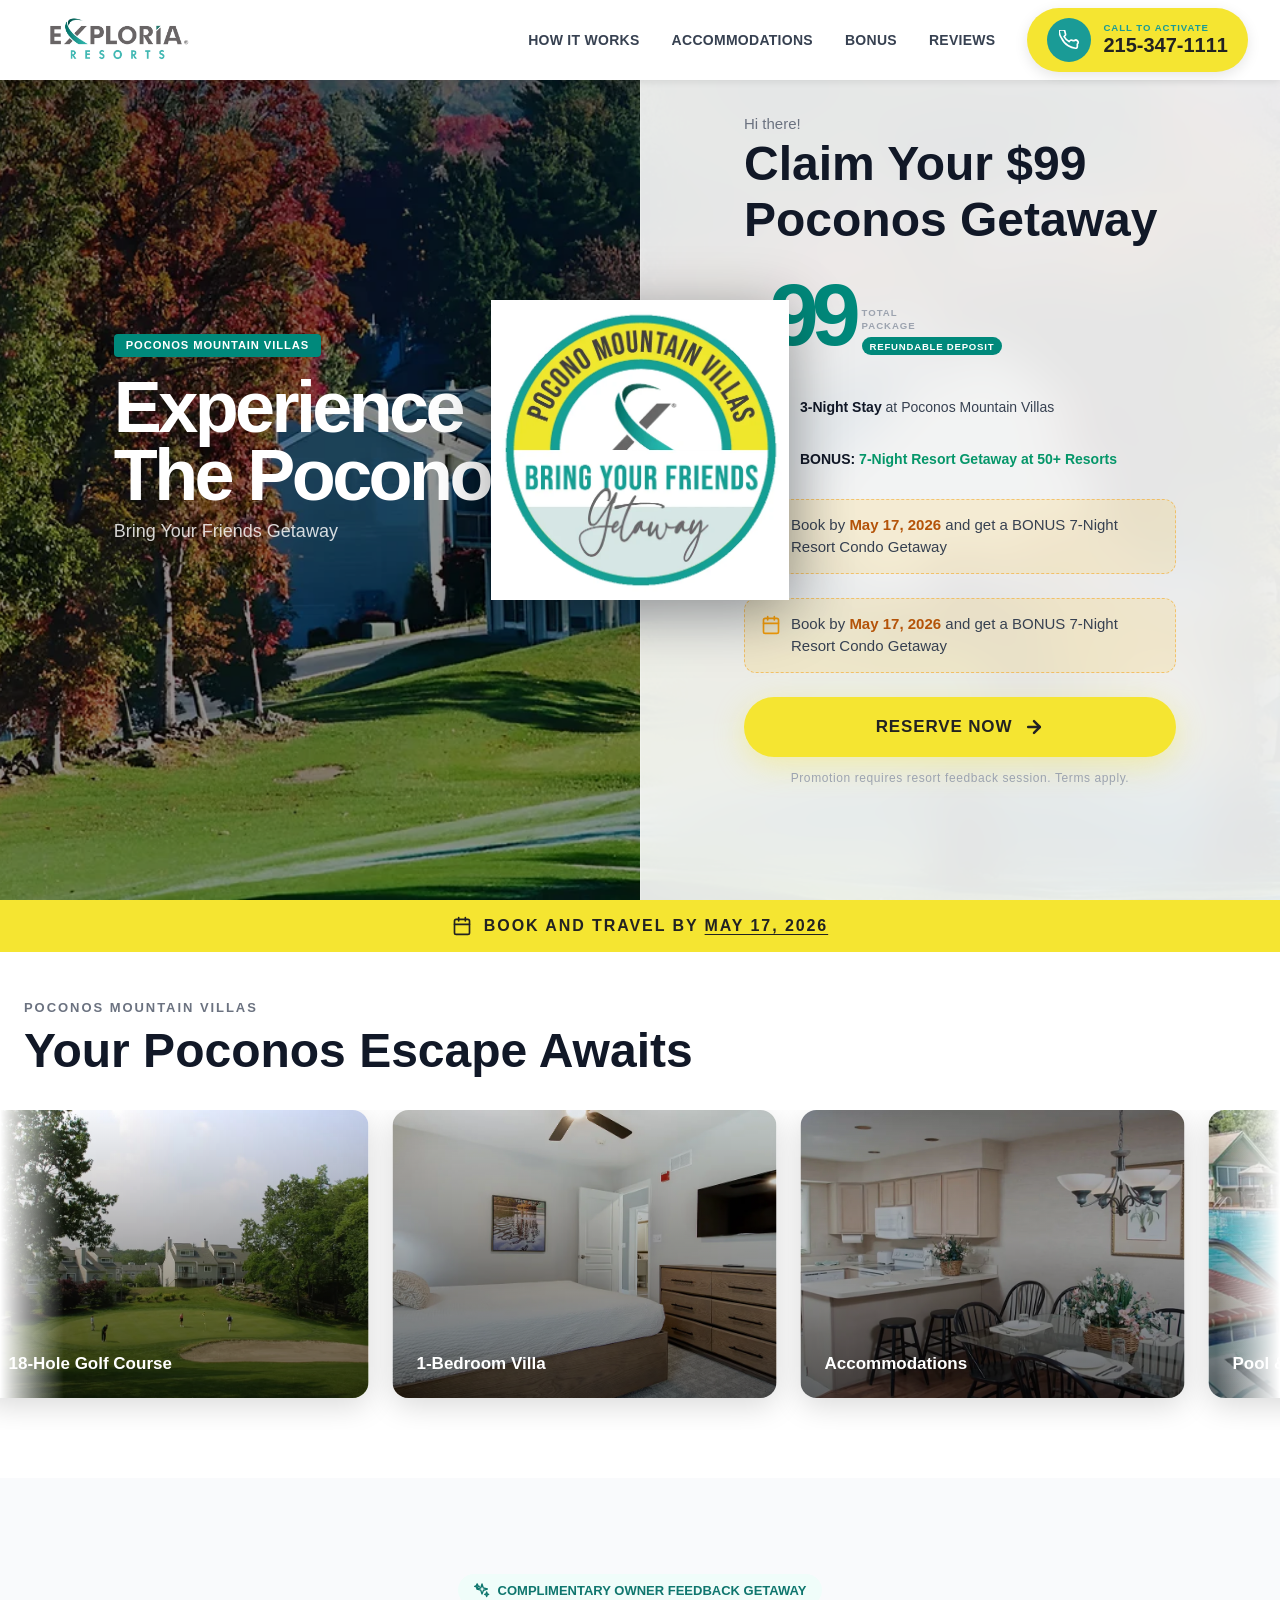
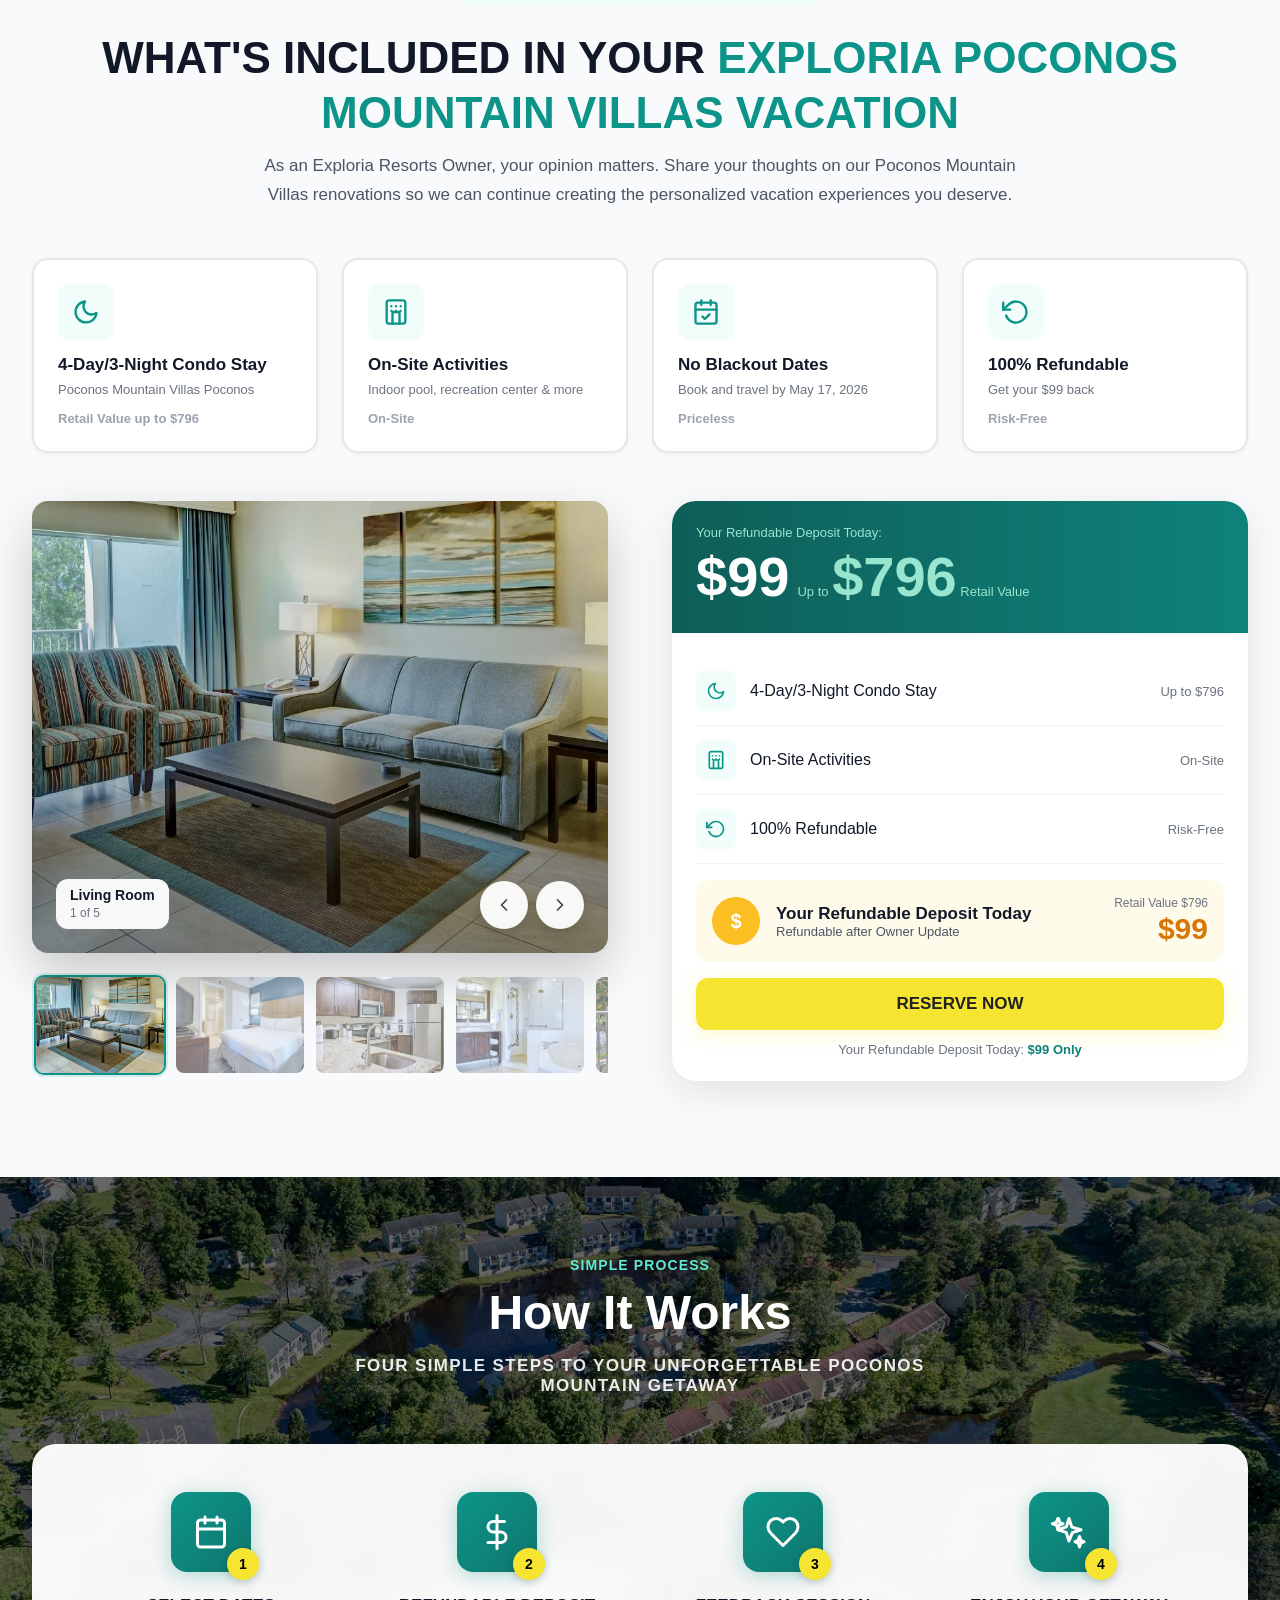
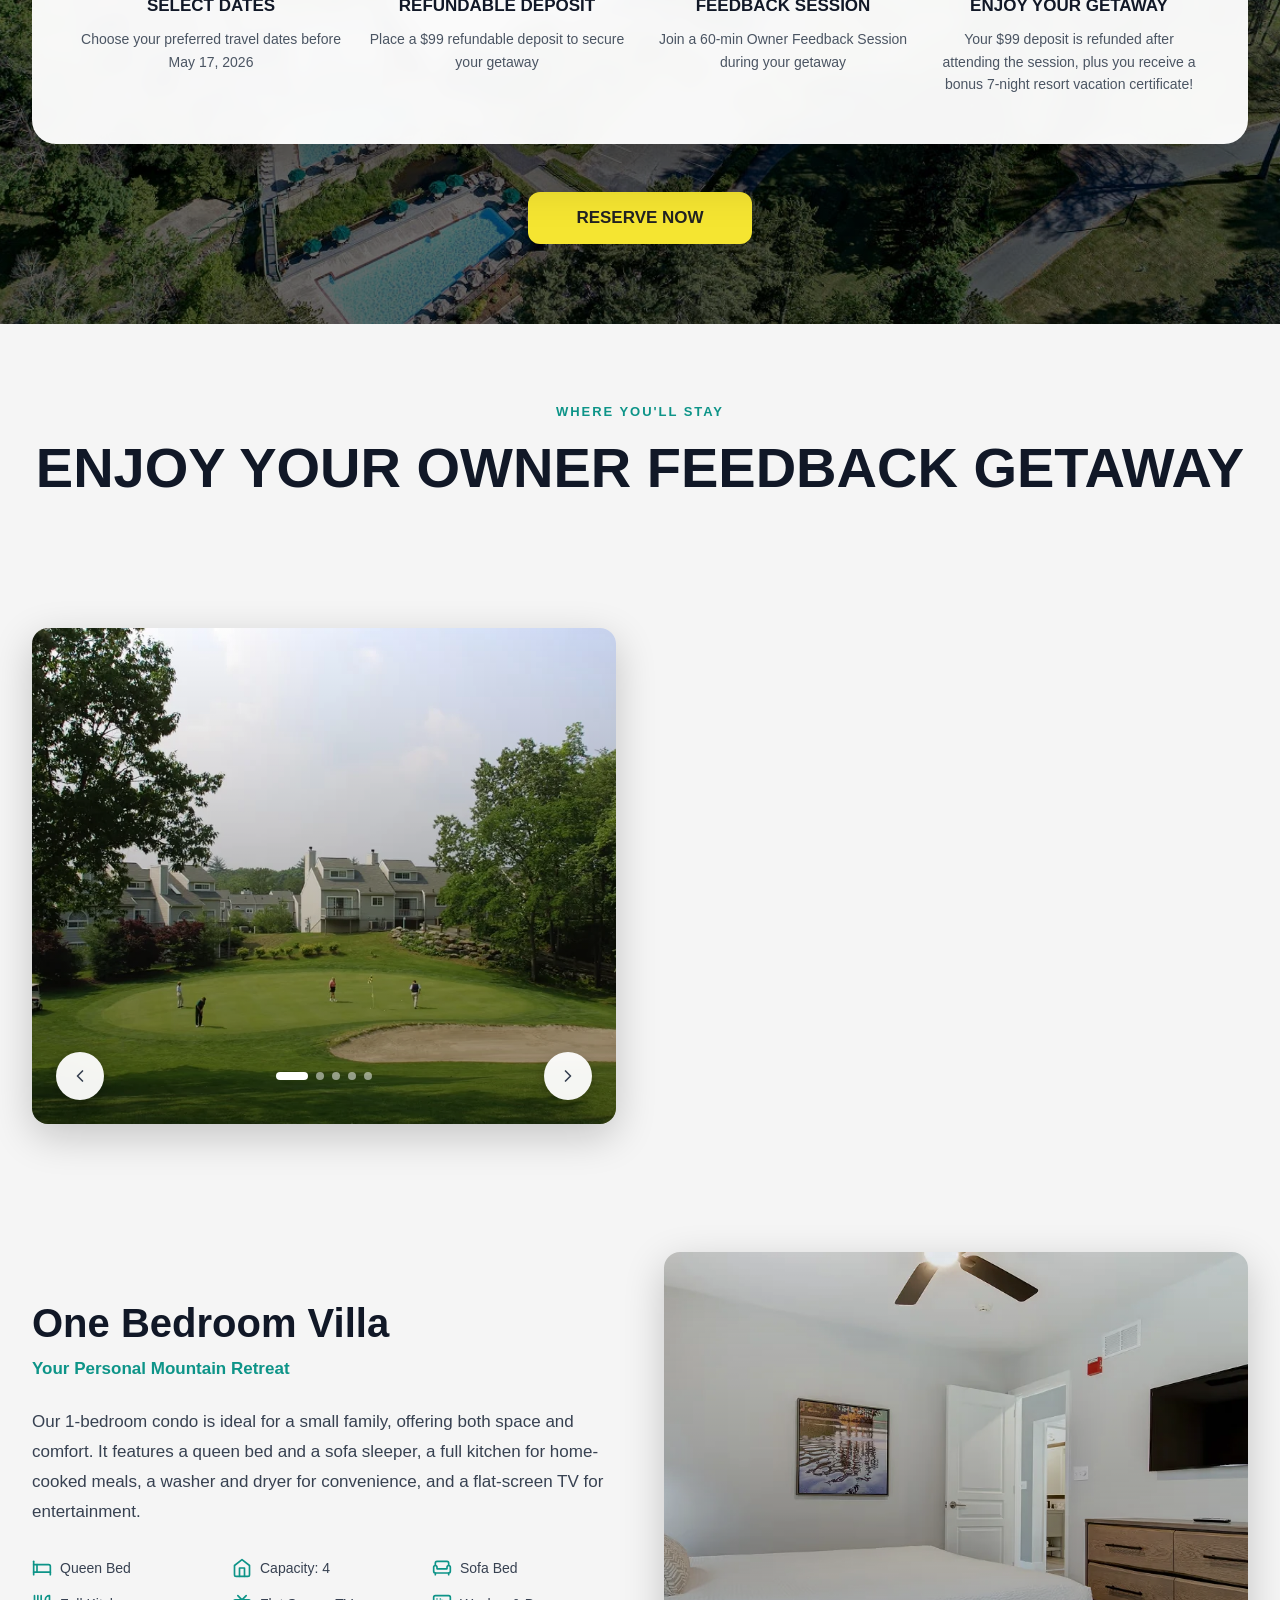
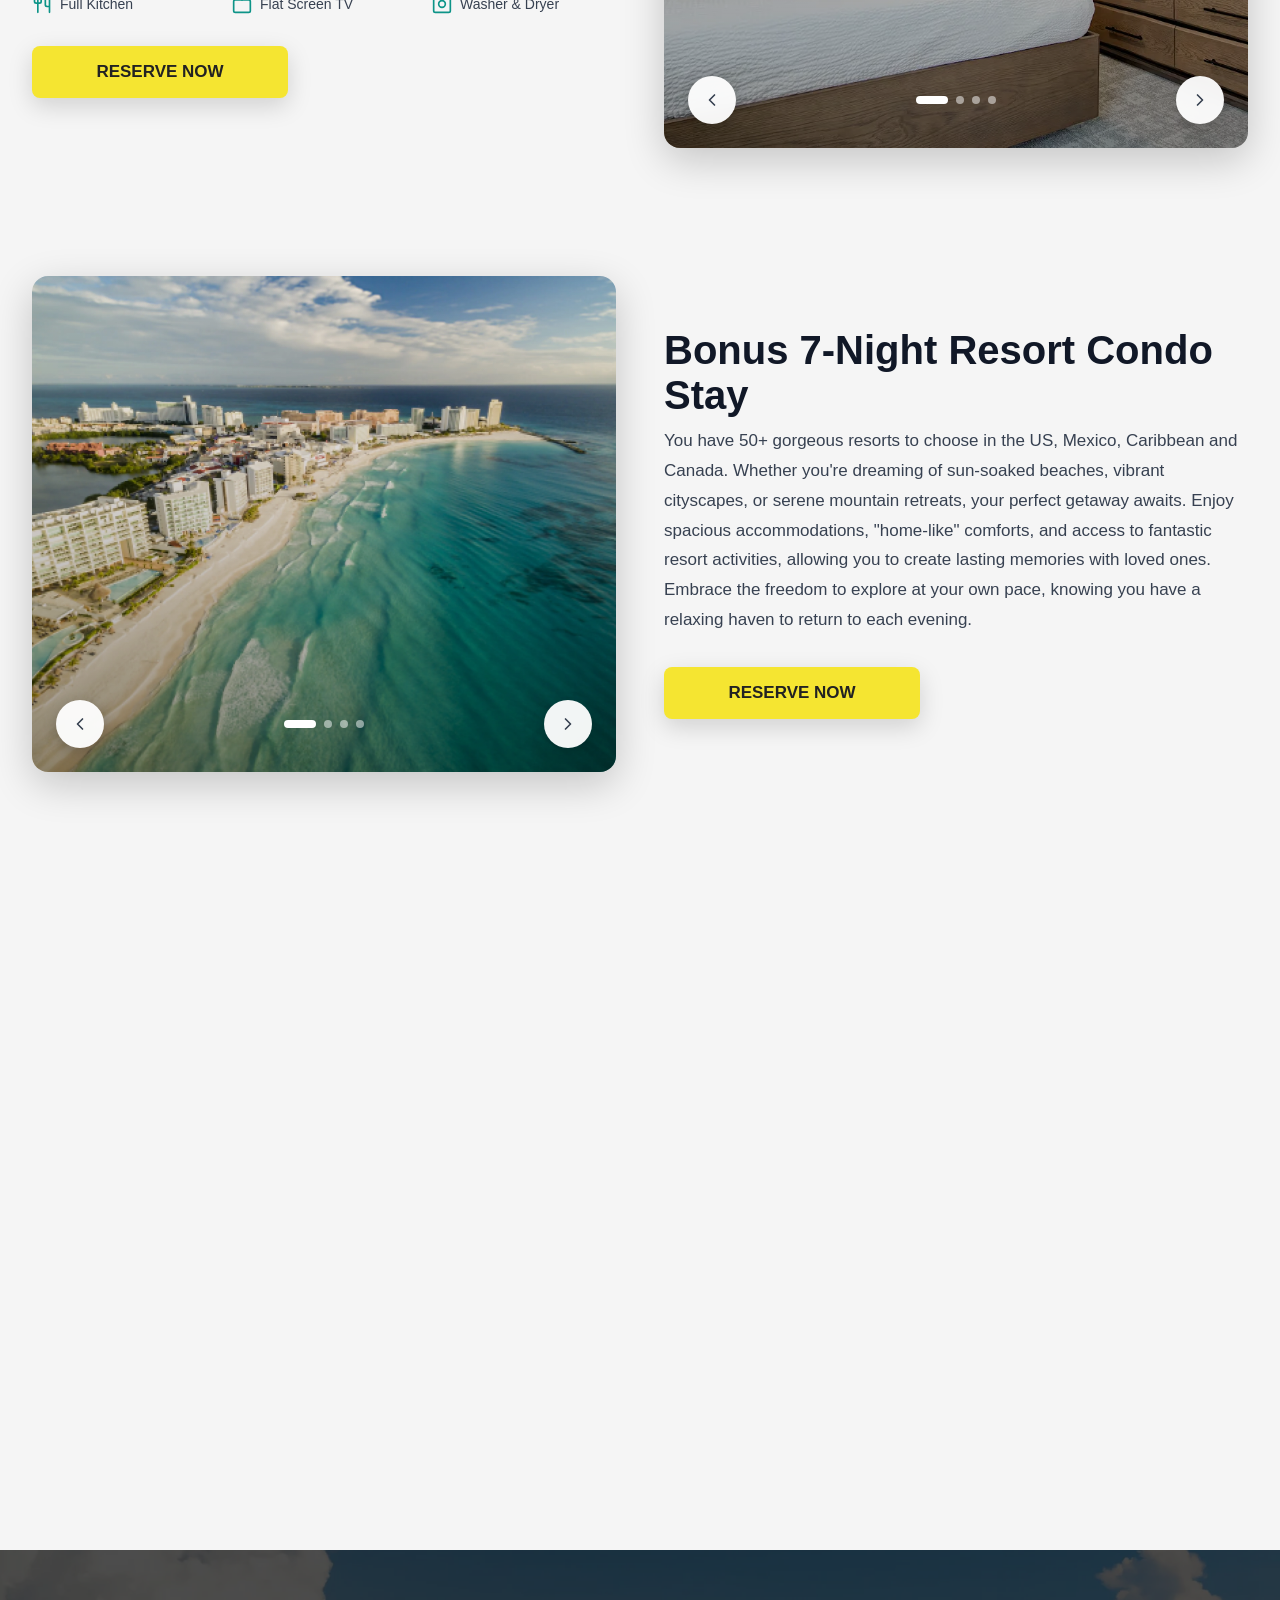
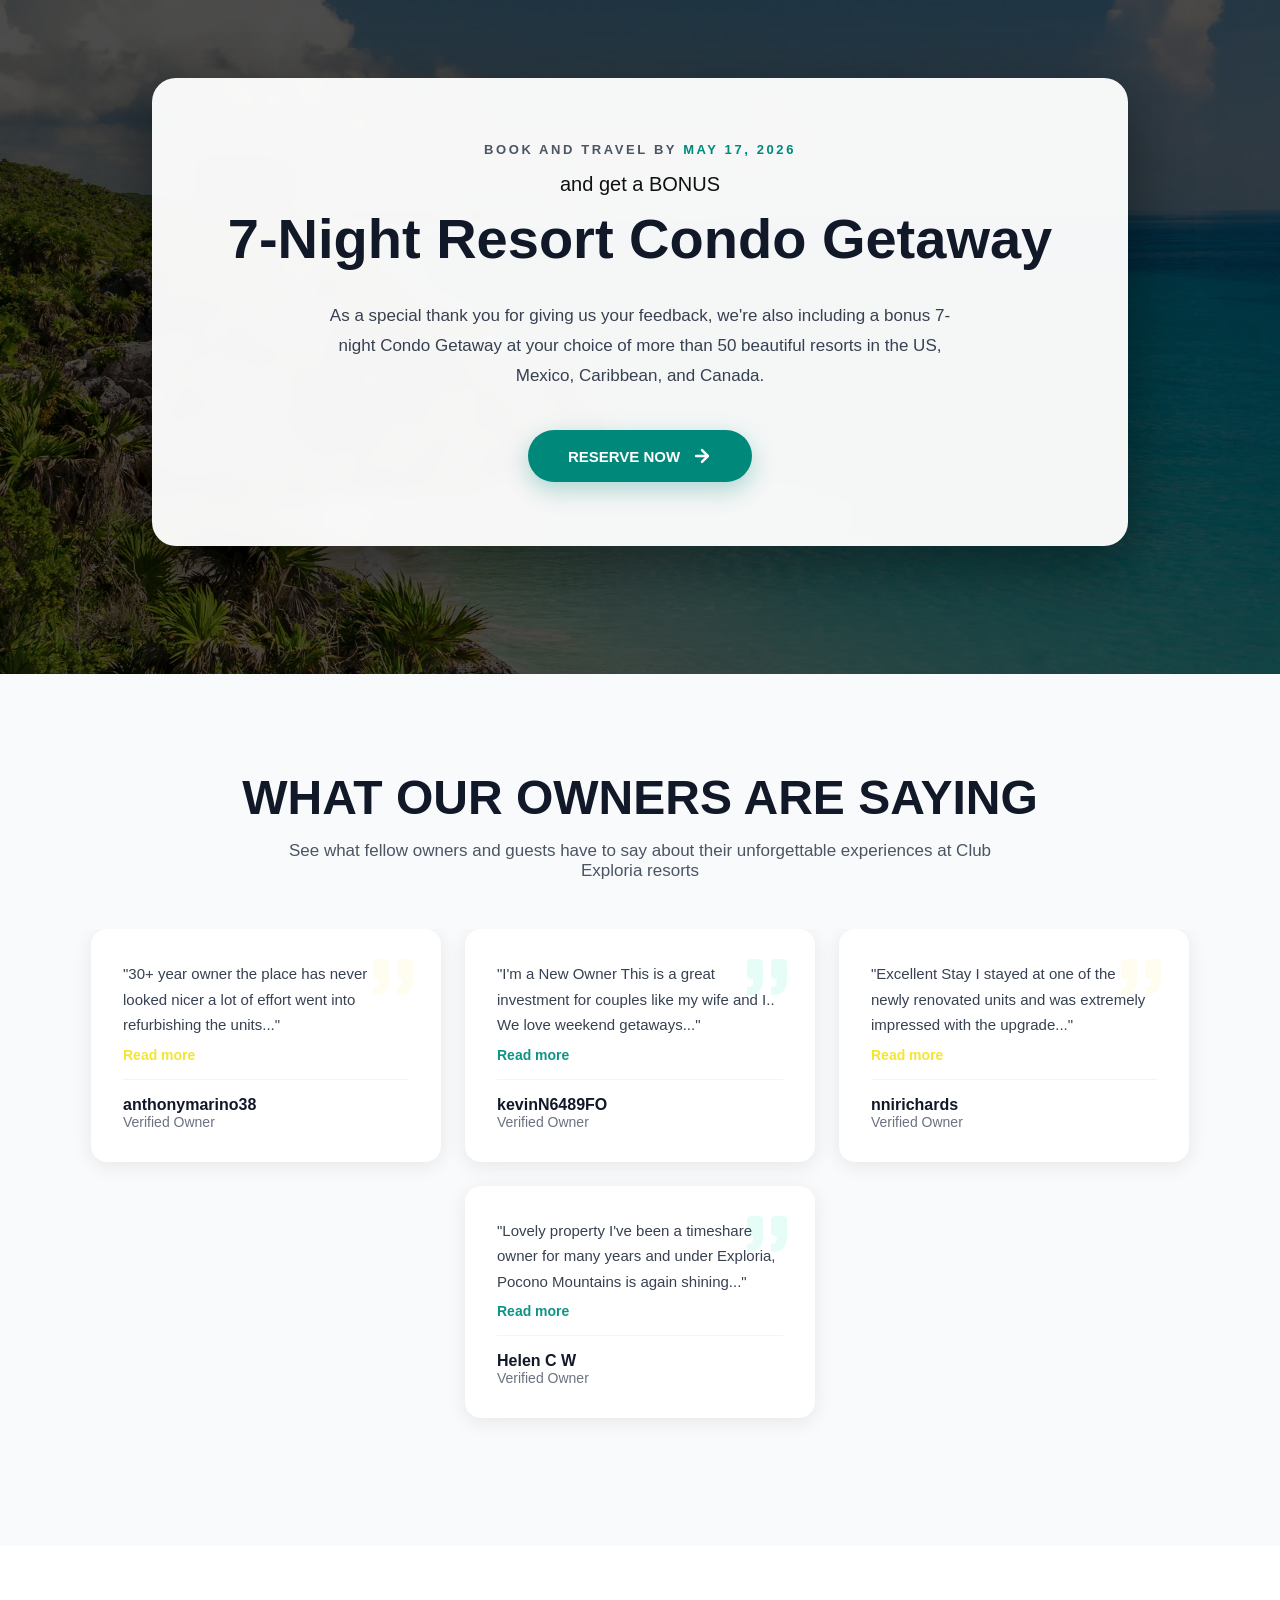
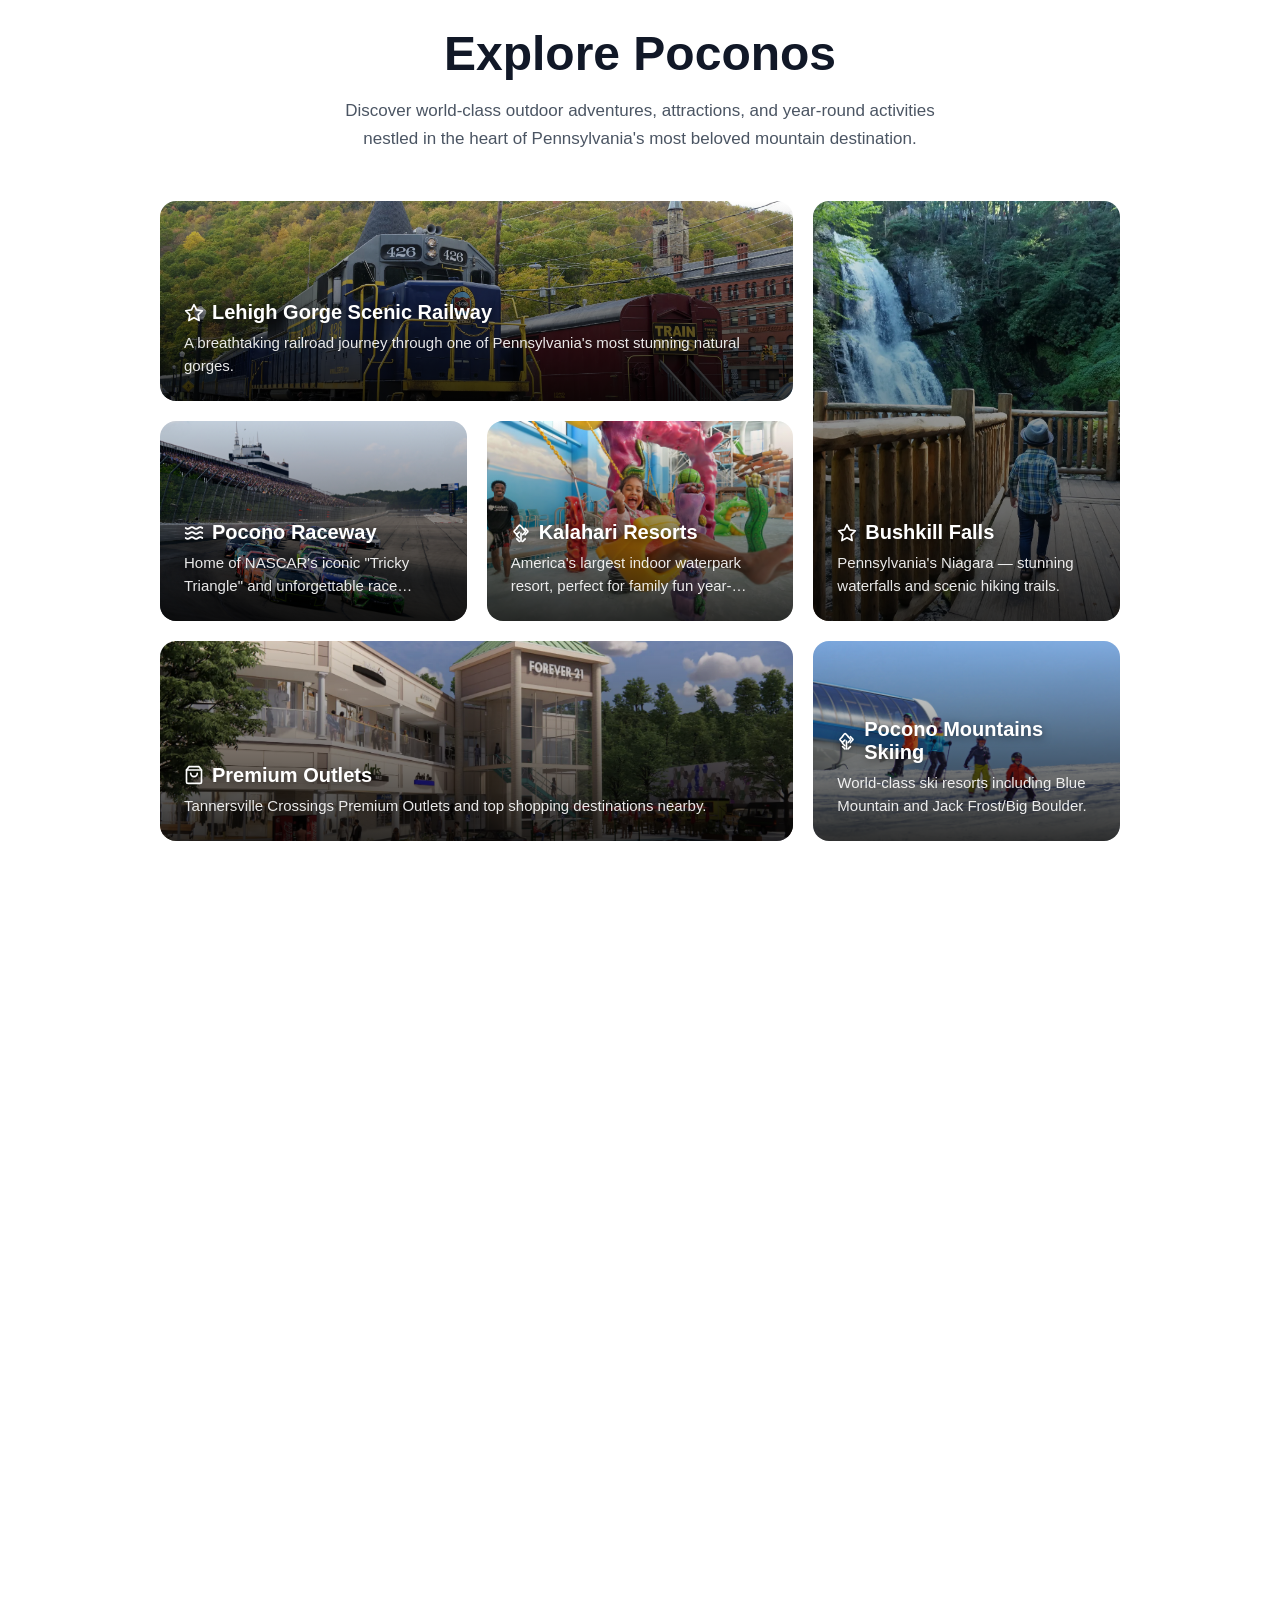
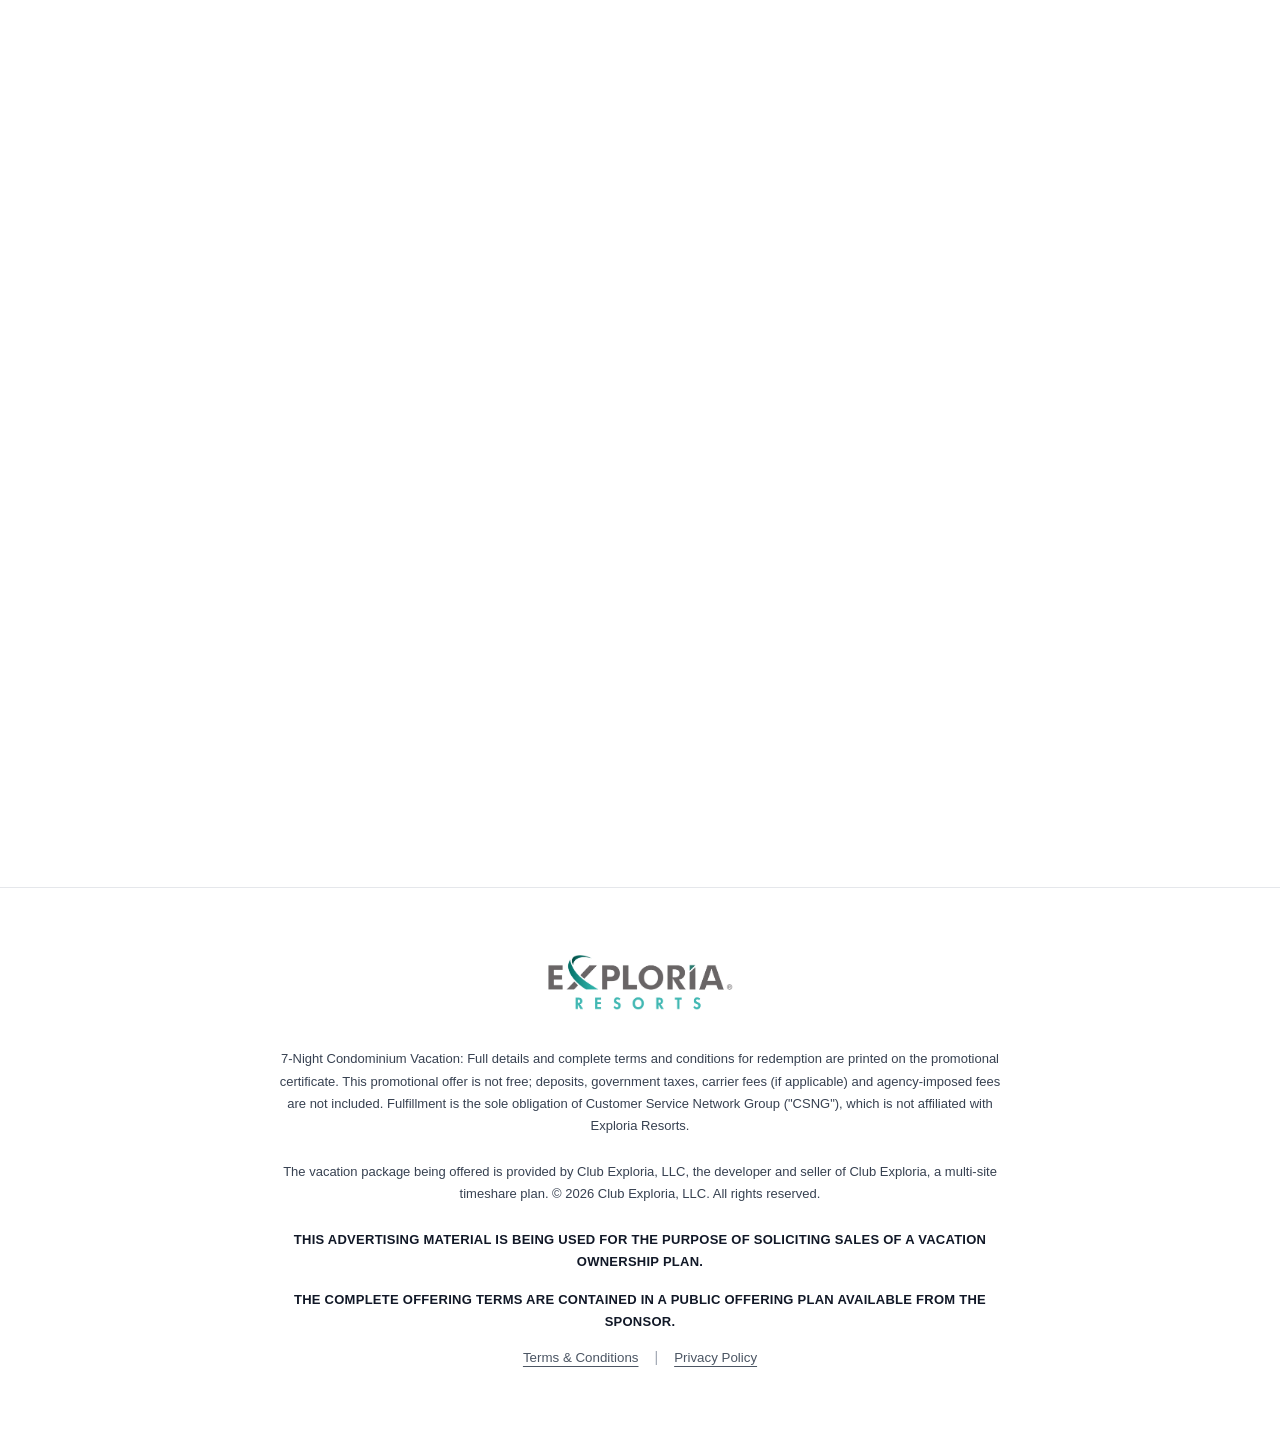
==== commit 388004fc: "Convert all images from AVIF to WebP format - Converted 28 AVIF images to WebP using ffmpeg + cwebp " ====
--- a/index.html
+++ b/index.html
@@ -14,7 +14,7 @@
   <meta name="description" content="Claim your complimentary 3-night stay at Poconos Mountain Villas plus a bonus 7-night resort getaway. Only a $99 refundable deposit required." />
   <meta property="og:title" content="Exploria Resorts - Poconos Owner Getaway Offer" />
   <meta property="og:description" content="Claim your complimentary 3-night stay at Poconos Mountain Villas plus a bonus 7-night resort getaway. Only a $99 refundable deposit required." />
-  <meta property="og:image" content="images/resort/exterior.avif" />
+  <meta property="og:image" content="images/resort/exterior.webp" />
   <meta name="twitter:card" content="summary_large_image" />
   <link rel="stylesheet" href="style.css" />
   <!-- Seasonal Banners -->
@@ -118,13 +118,13 @@
 <section id="hero" class="hero">
   <!-- Background Image -->
   <div class="hero-bg">
-    <img src="images/gallery/2.avif" alt="Poconos Mountain Villas" />
+    <img src="images/gallery/2.webp" alt="Poconos Mountain Villas" />
     <div class="hero-bg-overlay"></div>
   </div>
 
   <!-- Center Badge (desktop) -->
   <div class="hero-badge-center">
-    <img src="images/branding/poconos-stamp.avif" alt="Poconos Mountain Villas Badge" />
+    <img src="images/branding/poconos-stamp.webp" alt="Poconos Mountain Villas Badge" />
   </div>
 
   <!-- Left Panel (desktop) -->
@@ -150,7 +150,7 @@
         </a>
       </div>
       <div class="hero-badge-mobile-wrap">
-        <img src="images/branding/poconos-stamp.avif" alt="Poconos Mountain Villas Badge" />
+        <img src="images/branding/poconos-stamp.webp" alt="Poconos Mountain Villas Badge" />
       </div>
       <div class="hero-card">
         <p class="hero-greeting hero-first-name">Hi there!</p>
@@ -248,25 +248,25 @@
     <div id="gallery-track" class="gallery-track">
       <!-- Images duplicated for seamless loop (JS handles this) -->
       <!-- Set 1 -->
-      <div class="gallery-item"><div class="gallery-img-wrap"><img src="images/gallery/4.avif" alt="18-Hole Golf Course" loading="lazy"/><div class="gallery-img-overlay"></div><div class="gallery-img-label">18-Hole Golf Course</div><div class="gallery-img-num">01</div></div></div>
-      <div class="gallery-item"><div class="gallery-img-wrap"><img src="images/resort/bed.avif" alt="1-Bedroom Villa" loading="lazy"/><div class="gallery-img-overlay"></div><div class="gallery-img-label">1-Bedroom Villa</div><div class="gallery-img-num">02</div></div></div>
-      <div class="gallery-item"><div class="gallery-img-wrap"><img src="images/gallery/7.avif" alt="Accommodations" loading="lazy"/><div class="gallery-img-overlay"></div><div class="gallery-img-label">Accommodations</div><div class="gallery-img-num">03</div></div></div>
-      <div class="gallery-item"><div class="gallery-img-wrap"><img src="images/resort/outdoor-activities.avif" alt="Pool & Recreation" loading="lazy"/><div class="gallery-img-overlay"></div><div class="gallery-img-label">Pool &amp; Recreation</div><div class="gallery-img-num">04</div></div></div>
-      <div class="gallery-item"><div class="gallery-img-wrap"><img src="images/gallery/2.avif" alt="Accommodations" loading="lazy"/><div class="gallery-img-overlay"></div><div class="gallery-img-label">Accommodations</div><div class="gallery-img-num">05</div></div></div>
-      <div class="gallery-item"><div class="gallery-img-wrap"><img src="images/gallery/5.avif" alt="Outdoor Activities" loading="lazy"/><div class="gallery-img-overlay"></div><div class="gallery-img-label">Outdoor Activities</div><div class="gallery-img-num">06</div></div></div>
-      <div class="gallery-item"><div class="gallery-img-wrap"><img src="images/resort/warehouse.avif" alt="On-site Dining" loading="lazy"/><div class="gallery-img-overlay"></div><div class="gallery-img-label">On-site Dining</div><div class="gallery-img-num">07</div></div></div>
-      <div class="gallery-item"><div class="gallery-img-wrap"><img src="images/gallery/6.avif" alt="Poconos Scenery" loading="lazy"/><div class="gallery-img-overlay"></div><div class="gallery-img-label">Poconos Scenery</div><div class="gallery-img-num">08</div></div></div>
-      <div class="gallery-item"><div class="gallery-img-wrap"><img src="images/gallery/3.avif" alt="Resort Views" loading="lazy"/><div class="gallery-img-overlay"></div><div class="gallery-img-label">Resort Views</div><div class="gallery-img-num">09</div></div></div>
+      <div class="gallery-item"><div class="gallery-img-wrap"><img src="images/gallery/4.webp" alt="18-Hole Golf Course" loading="lazy"/><div class="gallery-img-overlay"></div><div class="gallery-img-label">18-Hole Golf Course</div><div class="gallery-img-num">01</div></div></div>
+      <div class="gallery-item"><div class="gallery-img-wrap"><img src="images/resort/bed.webp" alt="1-Bedroom Villa" loading="lazy"/><div class="gallery-img-overlay"></div><div class="gallery-img-label">1-Bedroom Villa</div><div class="gallery-img-num">02</div></div></div>
+      <div class="gallery-item"><div class="gallery-img-wrap"><img src="images/gallery/7.webp" alt="Accommodations" loading="lazy"/><div class="gallery-img-overlay"></div><div class="gallery-img-label">Accommodations</div><div class="gallery-img-num">03</div></div></div>
+      <div class="gallery-item"><div class="gallery-img-wrap"><img src="images/resort/outdoor-activities.webp" alt="Pool & Recreation" loading="lazy"/><div class="gallery-img-overlay"></div><div class="gallery-img-label">Pool &amp; Recreation</div><div class="gallery-img-num">04</div></div></div>
+      <div class="gallery-item"><div class="gallery-img-wrap"><img src="images/gallery/2.webp" alt="Accommodations" loading="lazy"/><div class="gallery-img-overlay"></div><div class="gallery-img-label">Accommodations</div><div class="gallery-img-num">05</div></div></div>
+      <div class="gallery-item"><div class="gallery-img-wrap"><img src="images/gallery/5.webp" alt="Outdoor Activities" loading="lazy"/><div class="gallery-img-overlay"></div><div class="gallery-img-label">Outdoor Activities</div><div class="gallery-img-num">06</div></div></div>
+      <div class="gallery-item"><div class="gallery-img-wrap"><img src="images/resort/warehouse.webp" alt="On-site Dining" loading="lazy"/><div class="gallery-img-overlay"></div><div class="gallery-img-label">On-site Dining</div><div class="gallery-img-num">07</div></div></div>
+      <div class="gallery-item"><div class="gallery-img-wrap"><img src="images/gallery/6.webp" alt="Poconos Scenery" loading="lazy"/><div class="gallery-img-overlay"></div><div class="gallery-img-label">Poconos Scenery</div><div class="gallery-img-num">08</div></div></div>
+      <div class="gallery-item"><div class="gallery-img-wrap"><img src="images/gallery/3.webp" alt="Resort Views" loading="lazy"/><div class="gallery-img-overlay"></div><div class="gallery-img-label">Resort Views</div><div class="gallery-img-num">09</div></div></div>
       <!-- Set 2 (duplicate) -->
-      <div class="gallery-item"><div class="gallery-img-wrap"><img src="images/gallery/4.avif" alt="18-Hole Golf Course" loading="lazy"/><div class="gallery-img-overlay"></div><div class="gallery-img-label">18-Hole Golf Course</div><div class="gallery-img-num">01</div></div></div>
-      <div class="gallery-item"><div class="gallery-img-wrap"><img src="images/resort/bed.avif" alt="1-Bedroom Villa" loading="lazy"/><div class="gallery-img-overlay"></div><div class="gallery-img-label">1-Bedroom Villa</div><div class="gallery-img-num">02</div></div></div>
-      <div class="gallery-item"><div class="gallery-img-wrap"><img src="images/gallery/7.avif" alt="Accommodations" loading="lazy"/><div class="gallery-img-overlay"></div><div class="gallery-img-label">Accommodations</div><div class="gallery-img-num">03</div></div></div>
-      <div class="gallery-item"><div class="gallery-img-wrap"><img src="images/resort/outdoor-activities.avif" alt="Pool & Recreation" loading="lazy"/><div class="gallery-img-overlay"></div><div class="gallery-img-label">Pool &amp; Recreation</div><div class="gallery-img-num">04</div></div></div>
-      <div class="gallery-item"><div class="gallery-img-wrap"><img src="images/gallery/2.avif" alt="Accommodations" loading="lazy"/><div class="gallery-img-overlay"></div><div class="gallery-img-label">Accommodations</div><div class="gallery-img-num">05</div></div></div>
-      <div class="gallery-item"><div class="gallery-img-wrap"><img src="images/gallery/5.avif" alt="Outdoor Activities" loading="lazy"/><div class="gallery-img-overlay"></div><div class="gallery-img-label">Outdoor Activities</div><div class="gallery-img-num">06</div></div></div>
-      <div class="gallery-item"><div class="gallery-img-wrap"><img src="images/resort/warehouse.avif" alt="On-site Dining" loading="lazy"/><div class="gallery-img-overlay"></div><div class="gallery-img-label">On-site Dining</div><div class="gallery-img-num">07</div></div></div>
-      <div class="gallery-item"><div class="gallery-img-wrap"><img src="images/gallery/6.avif" alt="Poconos Scenery" loading="lazy"/><div class="gallery-img-overlay"></div><div class="gallery-img-label">Poconos Scenery</div><div class="gallery-img-num">08</div></div></div>
-      <div class="gallery-item"><div class="gallery-img-wrap"><img src="images/gallery/3.avif" alt="Resort Views" loading="lazy"/><div class="gallery-img-overlay"></div><div class="gallery-img-label">Resort Views</div><div class="gallery-img-num">09</div></div></div>
+      <div class="gallery-item"><div class="gallery-img-wrap"><img src="images/gallery/4.webp" alt="18-Hole Golf Course" loading="lazy"/><div class="gallery-img-overlay"></div><div class="gallery-img-label">18-Hole Golf Course</div><div class="gallery-img-num">01</div></div></div>
+      <div class="gallery-item"><div class="gallery-img-wrap"><img src="images/resort/bed.webp" alt="1-Bedroom Villa" loading="lazy"/><div class="gallery-img-overlay"></div><div class="gallery-img-label">1-Bedroom Villa</div><div class="gallery-img-num">02</div></div></div>
+      <div class="gallery-item"><div class="gallery-img-wrap"><img src="images/gallery/7.webp" alt="Accommodations" loading="lazy"/><div class="gallery-img-overlay"></div><div class="gallery-img-label">Accommodations</div><div class="gallery-img-num">03</div></div></div>
+      <div class="gallery-item"><div class="gallery-img-wrap"><img src="images/resort/outdoor-activities.webp" alt="Pool & Recreation" loading="lazy"/><div class="gallery-img-overlay"></div><div class="gallery-img-label">Pool &amp; Recreation</div><div class="gallery-img-num">04</div></div></div>
+      <div class="gallery-item"><div class="gallery-img-wrap"><img src="images/gallery/2.webp" alt="Accommodations" loading="lazy"/><div class="gallery-img-overlay"></div><div class="gallery-img-label">Accommodations</div><div class="gallery-img-num">05</div></div></div>
+      <div class="gallery-item"><div class="gallery-img-wrap"><img src="images/gallery/5.webp" alt="Outdoor Activities" loading="lazy"/><div class="gallery-img-overlay"></div><div class="gallery-img-label">Outdoor Activities</div><div class="gallery-img-num">06</div></div></div>
+      <div class="gallery-item"><div class="gallery-img-wrap"><img src="images/resort/warehouse.webp" alt="On-site Dining" loading="lazy"/><div class="gallery-img-overlay"></div><div class="gallery-img-label">On-site Dining</div><div class="gallery-img-num">07</div></div></div>
+      <div class="gallery-item"><div class="gallery-img-wrap"><img src="images/gallery/6.webp" alt="Poconos Scenery" loading="lazy"/><div class="gallery-img-overlay"></div><div class="gallery-img-label">Poconos Scenery</div><div class="gallery-img-num">08</div></div></div>
+      <div class="gallery-item"><div class="gallery-img-wrap"><img src="images/gallery/3.webp" alt="Resort Views" loading="lazy"/><div class="gallery-img-overlay"></div><div class="gallery-img-label">Resort Views</div><div class="gallery-img-num">09</div></div></div>
     </div>
     <div class="gallery-fade-left"></div>
     <div class="gallery-fade-right"></div>
@@ -340,7 +340,7 @@
           </div>
           <div class="showcase-thumbs carousel-thumbs">
             <button class="thumb-btn active"><img src="images/resort/living-room.webp" alt="Living Room" loading="lazy"/></button>
-            <button class="thumb-btn"><img src="images/resort/one-bedroom.avif" alt="Master Bedroom" loading="lazy"/></button>
+            <button class="thumb-btn"><img src="images/resort/one-bedroom.webp" alt="Master Bedroom" loading="lazy"/></button>
             <button class="thumb-btn"><img src="images/resort/kitchen-suite.webp" alt="Full Kitchen" loading="lazy"/></button>
             <button class="thumb-btn"><img src="images/resort/bathroom.webp" alt="Spa Bathroom" loading="lazy"/></button>
             <button class="thumb-btn"><img src="images/resort/private-balcony.webp" alt="Patio or Balcony" loading="lazy"/></button>
@@ -400,7 +400,7 @@
      HOW IT WORKS
      ============================================ -->
 <section id="how-it-works" class="hiw-section scroll-animate"
-  style="background-image:url('images/resort/drone.avif')">
+  style="background-image:url('images/resort/drone.webp')">
   <div class="hiw-overlay"></div>
   <div class="hiw-inner container">
     <div class="hiw-header">
@@ -467,7 +467,7 @@
       <div class="accom-card-grid">
         <div class="accom-img-wrap-outer">
           <div id="accom-carousel-1" class="accom-img-wrap">
-            <img class="carousel-img" src="images/gallery/4.avif" alt="18-Hole Golf Course" />
+            <img class="carousel-img" src="images/gallery/4.webp" alt="18-Hole Golf Course" />
             <div class="accom-img-overlay"></div>
             <div class="accom-carousel-controls">
               <button class="accom-carousel-btn carousel-prev" aria-label="Previous">
@@ -516,7 +516,7 @@
         </div>
         <div class="accom-img-wrap-outer" style="order:2">
           <div id="accom-carousel-2" class="accom-img-wrap scroll-right">
-            <img class="carousel-img" src="images/resort/bed.avif" alt="One Bedroom Condo" />
+            <img class="carousel-img" src="images/resort/bed.webp" alt="One Bedroom Condo" />
             <div class="accom-img-overlay"></div>
             <div class="accom-carousel-controls">
               <button class="accom-carousel-btn carousel-prev" aria-label="Previous">
@@ -544,7 +544,7 @@
       <div class="accom-card-grid">
         <div class="accom-img-wrap-outer">
           <div id="accom-carousel-3" class="accom-img-wrap scroll-left">
-            <img class="carousel-img" src="images/gallery/mexico.avif" alt="Resort Condo Stay" />
+            <img class="carousel-img" src="images/gallery/mexico.webp" alt="Resort Condo Stay" />
             <div class="accom-img-overlay"></div>
             <div class="accom-carousel-controls">
               <button class="accom-carousel-btn carousel-prev" aria-label="Previous">
@@ -611,7 +611,7 @@
         </div>
         <div class="accom-img-wrap-outer" style="order:2">
           <div id="accom-carousel-4" class="accom-img-wrap scroll-right">
-            <img class="carousel-img" src="images/activities/railway.avif" alt="Lehigh Gorge Railway" />
+            <img class="carousel-img" src="images/activities/railway.webp" alt="Lehigh Gorge Railway" />
             <div class="accom-img-overlay"></div>
             <div class="accom-carousel-controls">
               <button class="accom-carousel-btn carousel-prev" aria-label="Previous">
@@ -639,7 +639,7 @@
      ============================================ -->
 <section id="bonus-condo" class="bonus-section">
   <div class="bonus-bg">
-    <img src="images/lifestyle/caribbean2.avif" alt="Bonus Resort" />
+    <img src="images/lifestyle/caribbean2.webp" alt="Bonus Resort" />
     <div class="bonus-bg-overlay"></div>
   </div>
   <div class="bonus-inner">
@@ -715,7 +715,7 @@
     </div>
     <div class="bento-grid">
       <div class="bento-item col-span-2" data-id="1">
-        <img src="images/activities/railway.avif" alt="Lehigh Gorge Scenic Railway" loading="lazy"/>
+        <img src="images/activities/railway.webp" alt="Lehigh Gorge Scenic Railway" loading="lazy"/>
         <div class="bento-item-overlay"></div>
         <div class="bento-item-content">
           <div class="bento-item-title-row">
@@ -748,7 +748,7 @@
         </div>
       </div>
       <div class="bento-item" data-id="4">
-        <img src="images/activities/kalahari-waterswing.avif" alt="Kalahari Resorts" loading="lazy"/>
+        <img src="images/activities/kalahari-waterswing.webp" alt="Kalahari Resorts" loading="lazy"/>
         <div class="bento-item-overlay"></div>
         <div class="bento-item-content">
           <div class="bento-item-title-row">
@@ -759,7 +759,7 @@
         </div>
       </div>
       <div class="bento-item col-span-2" data-id="5">
-        <img src="images/activities/shopping.avif" alt="Premium Outlets" loading="lazy"/>
+        <img src="images/activities/shopping.webp" alt="Premium Outlets" loading="lazy"/>
         <div class="bento-item-overlay"></div>
         <div class="bento-item-content">
           <div class="bento-item-title-row">
@@ -770,7 +770,7 @@
         </div>
       </div>
       <div class="bento-item" data-id="6">
-        <img src="images/activities/skiing.avif" alt="Pocono Mountains Skiing" loading="lazy"/>
+        <img src="images/activities/skiing.webp" alt="Pocono Mountains Skiing" loading="lazy"/>
         <div class="bento-item-overlay"></div>
         <div class="bento-item-content">
           <div class="bento-item-title-row">
@@ -867,7 +867,7 @@
      FINAL CTA
      ============================================ -->
 <section class="final-cta scroll-animate">
-  <div class="final-cta-bg" style="background-image:url('images/resort/landscape.avif')"></div>
+  <div class="final-cta-bg" style="background-image:url('images/resort/landscape.webp')"></div>
   <div class="final-cta-overlay"></div>
   <div class="final-cta-inner">
     <h2>Ready for Your Mountain Escape?</h2>
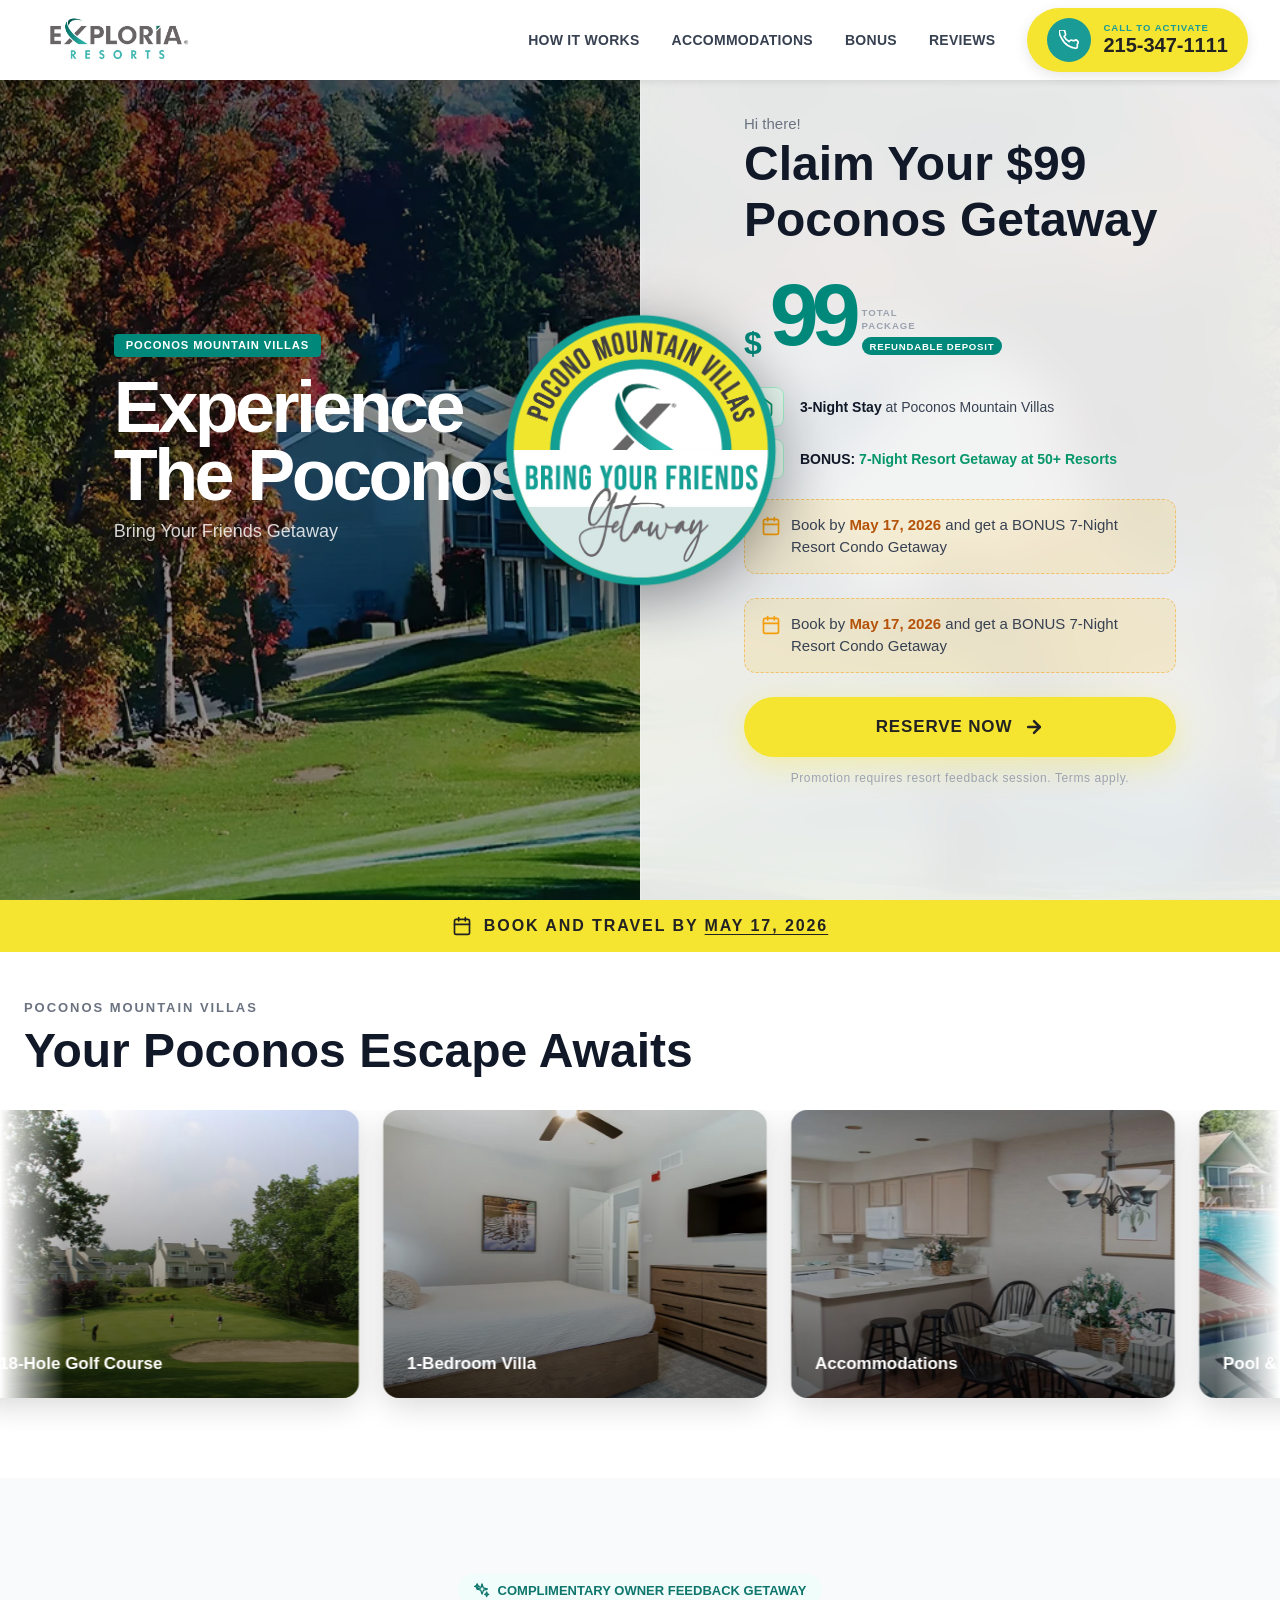
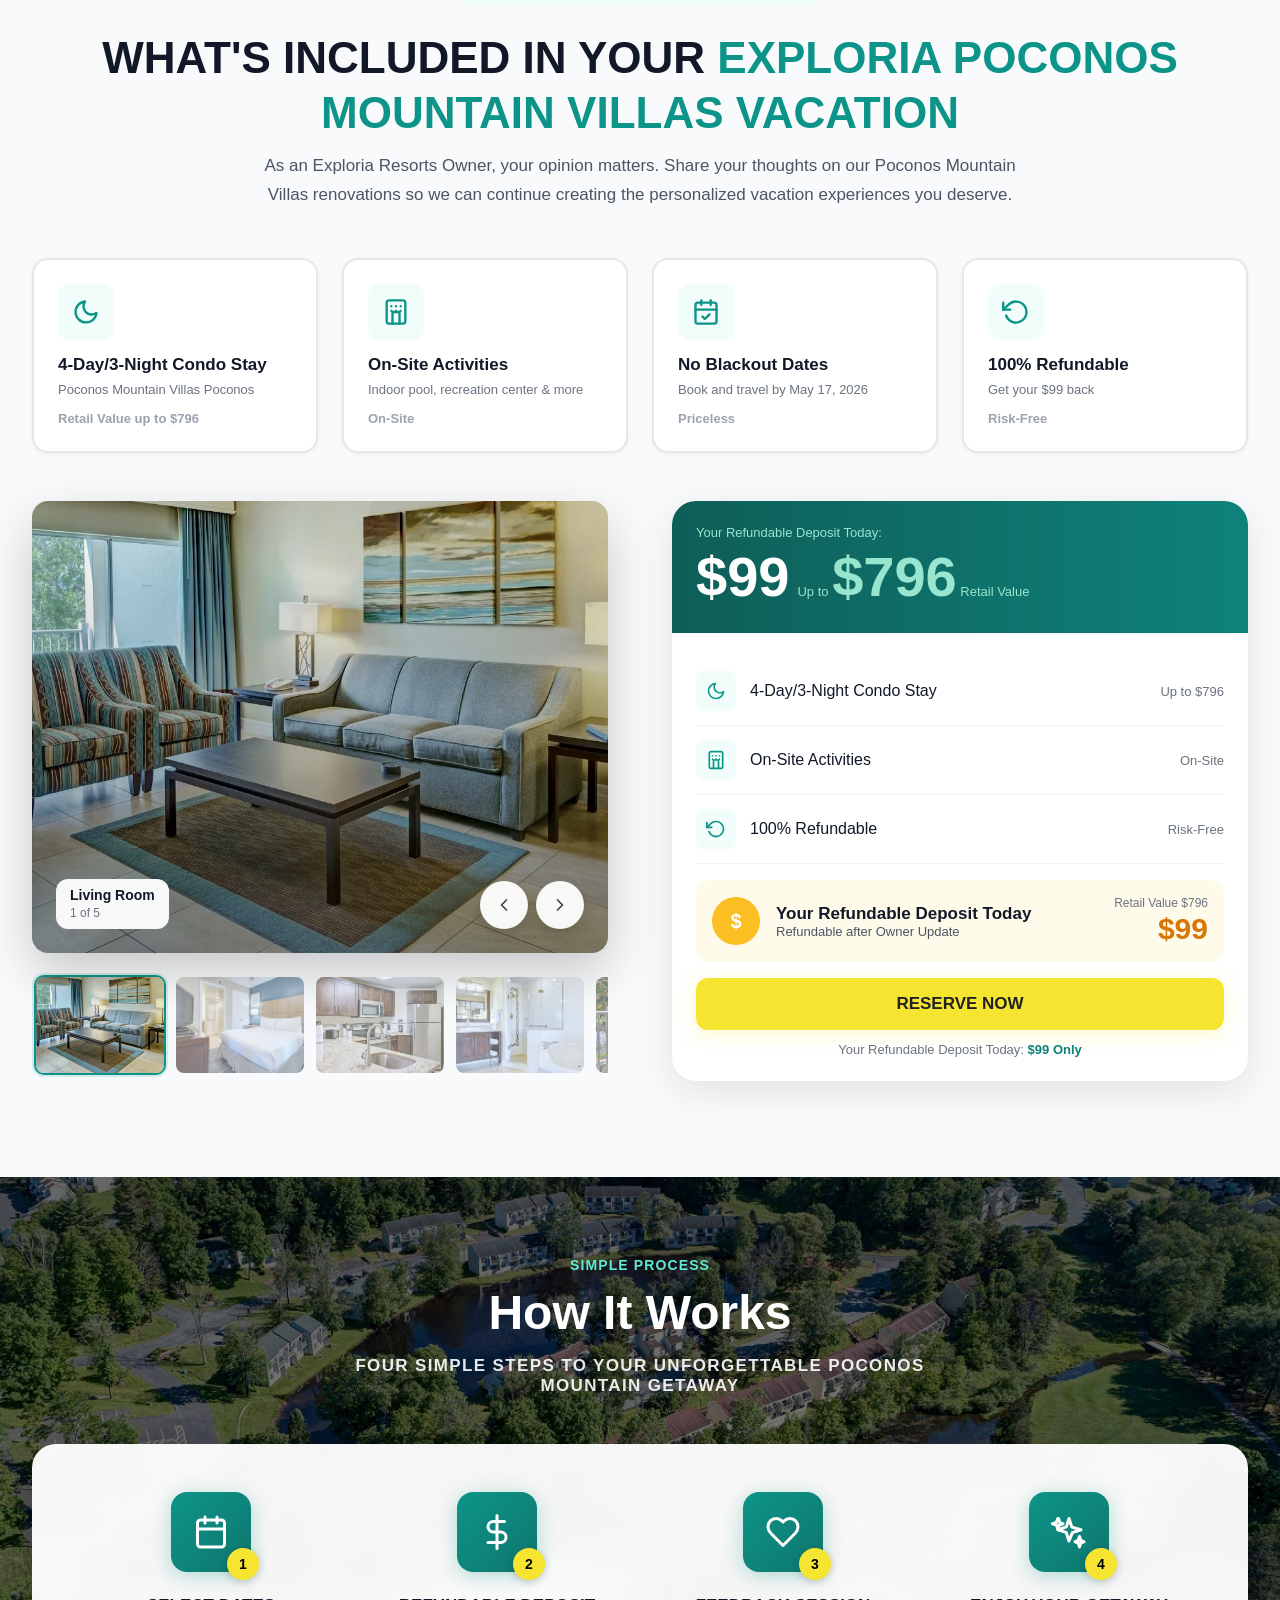
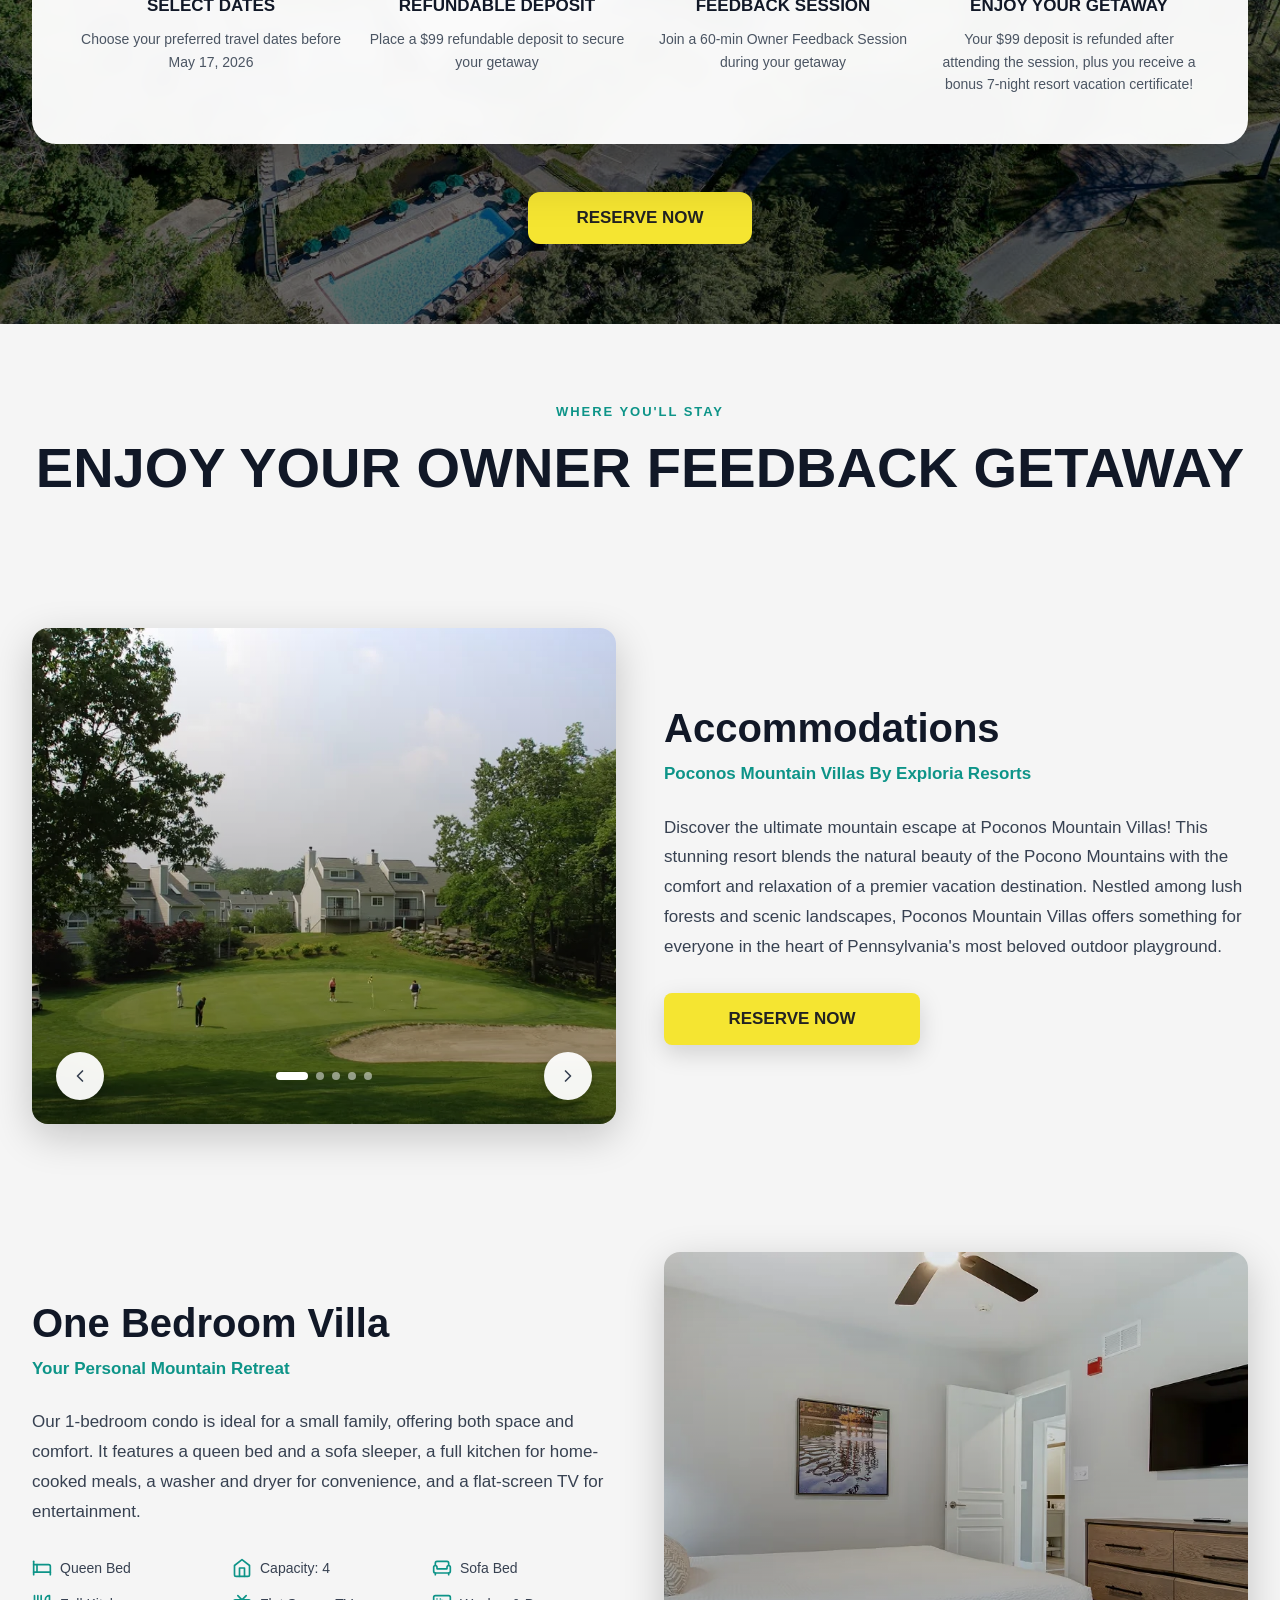
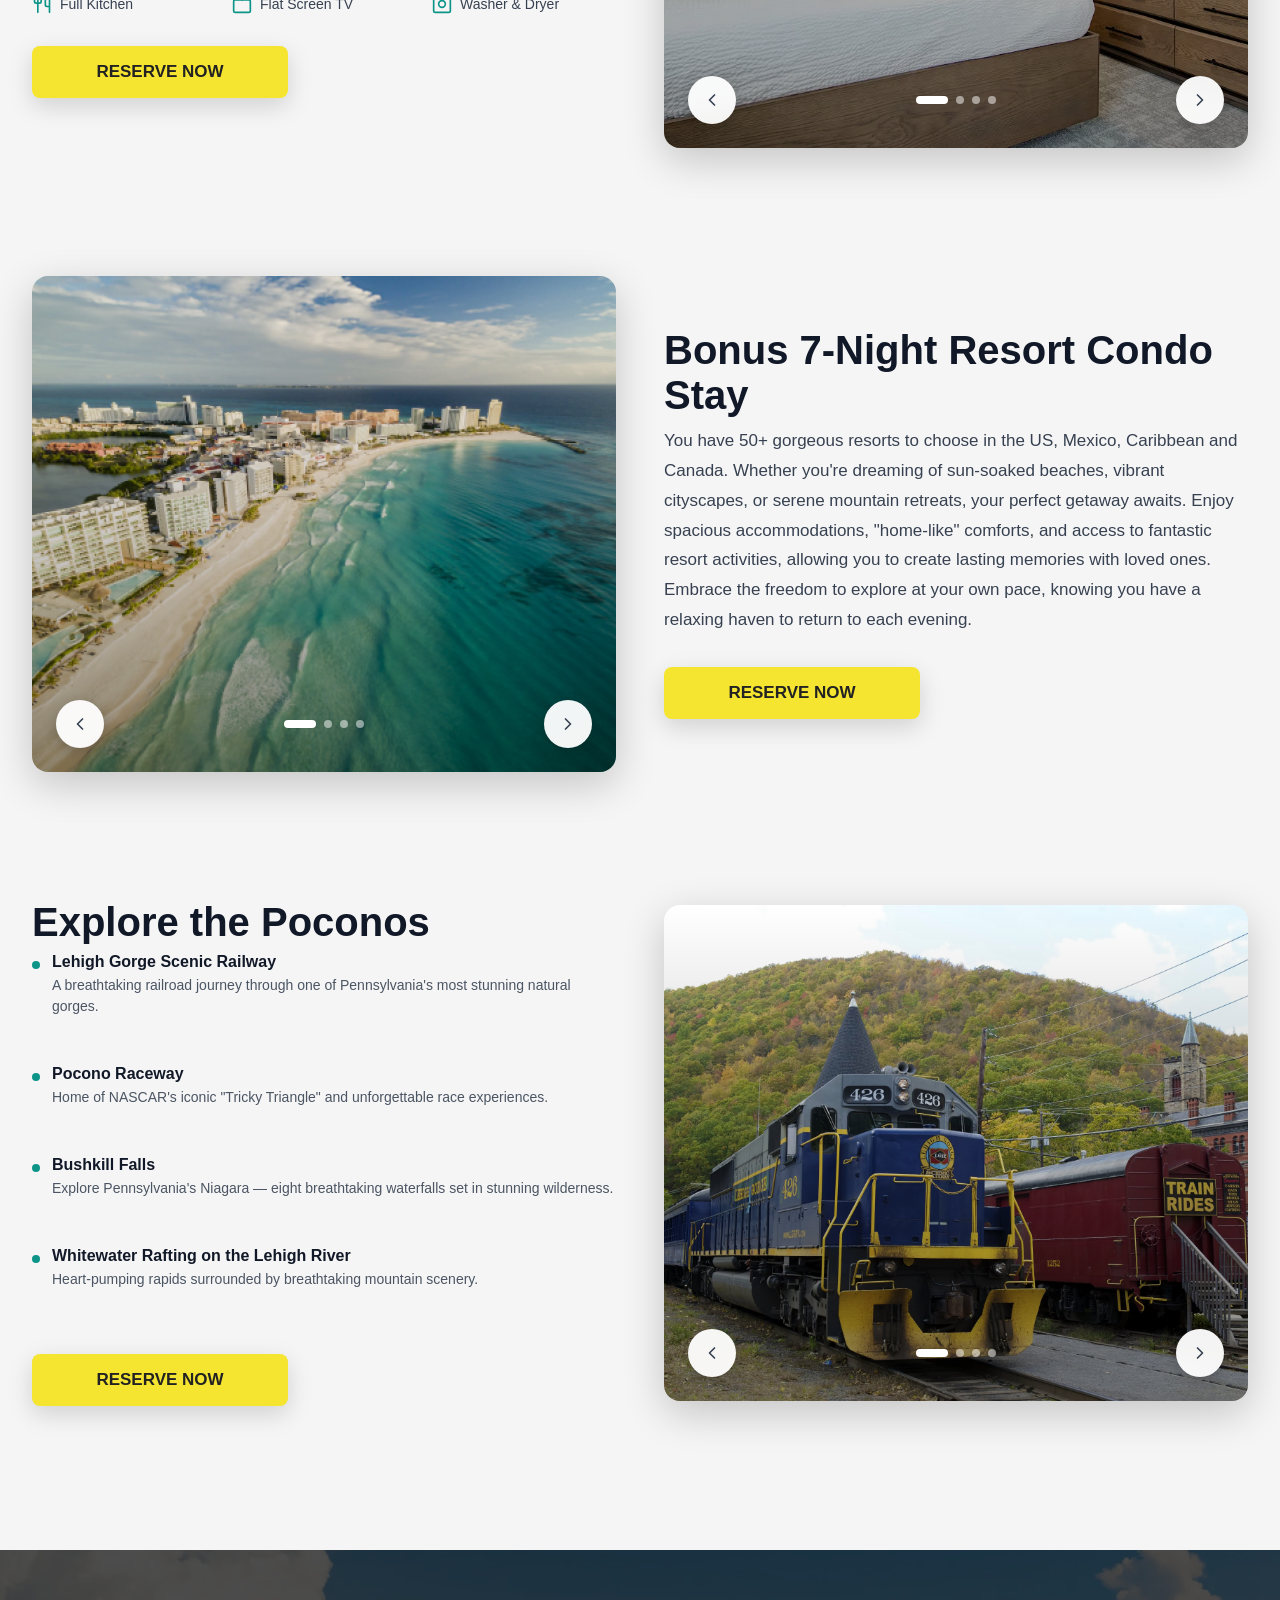
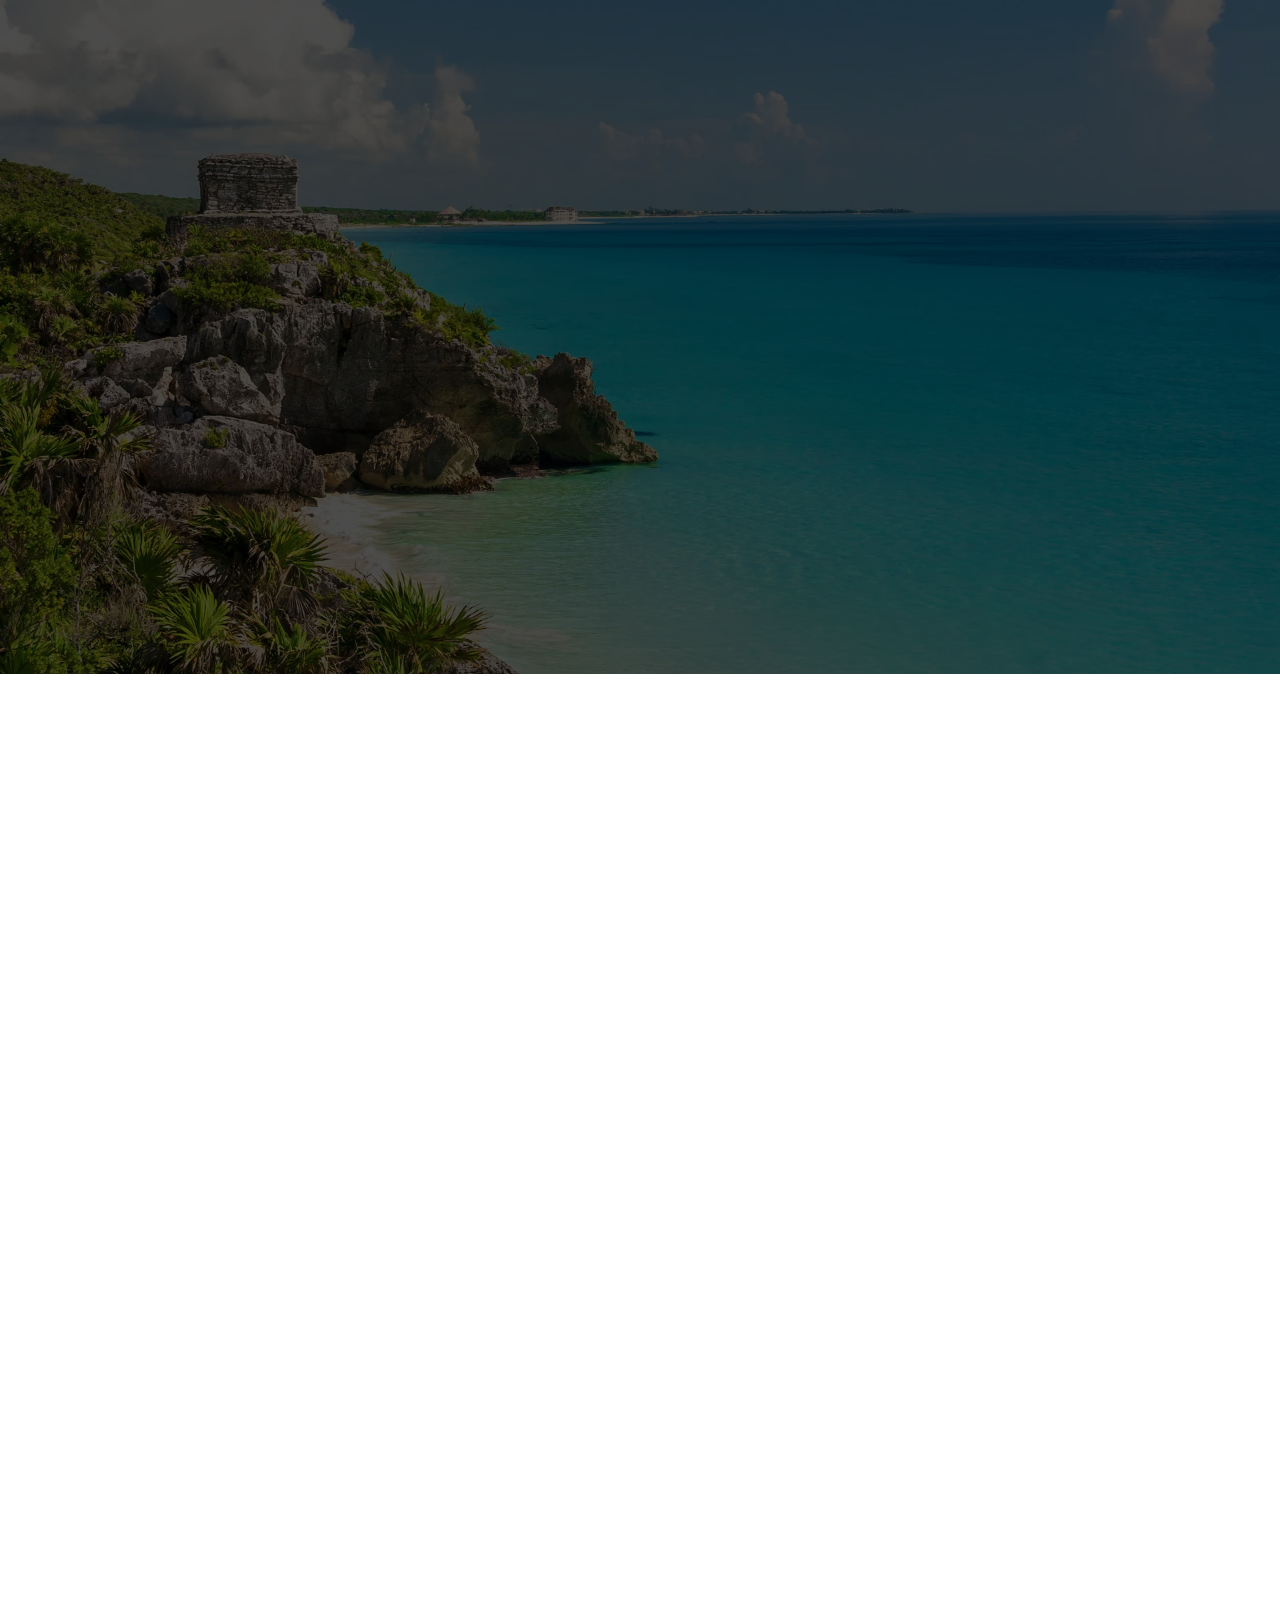
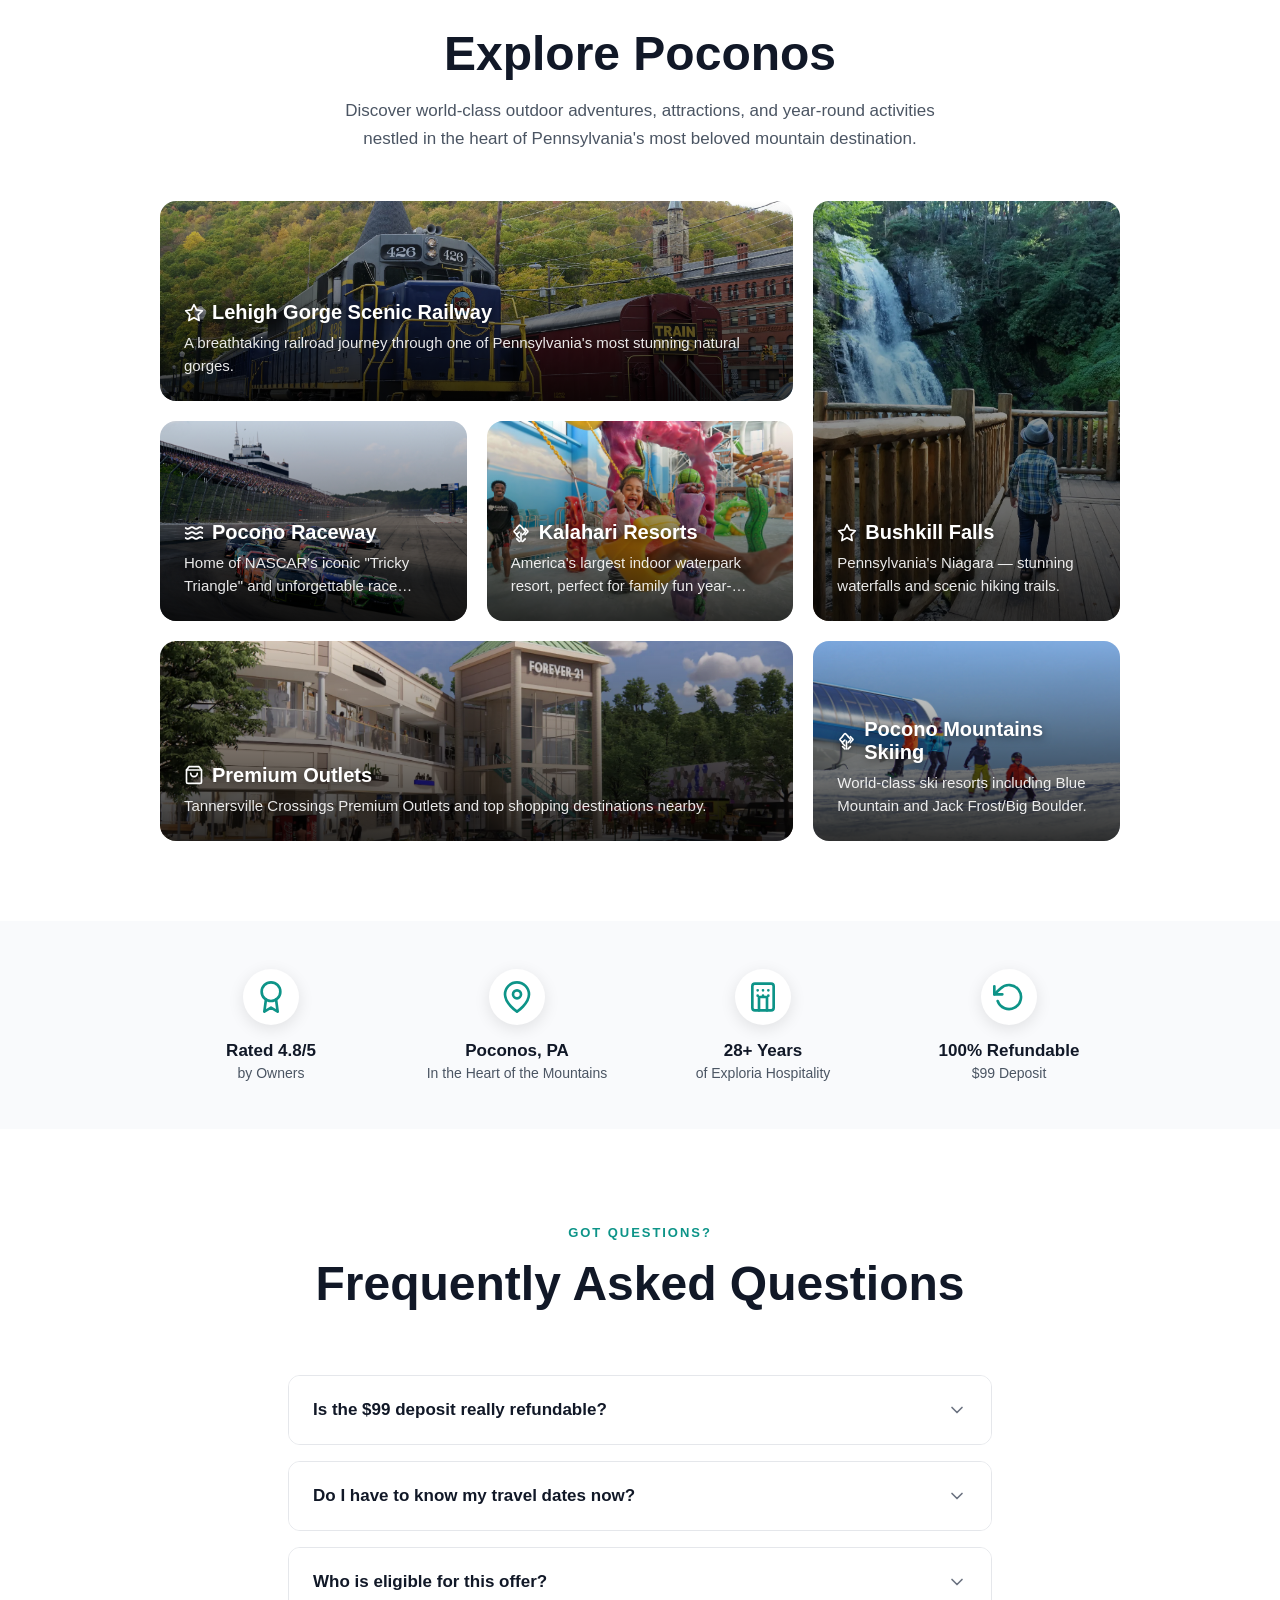
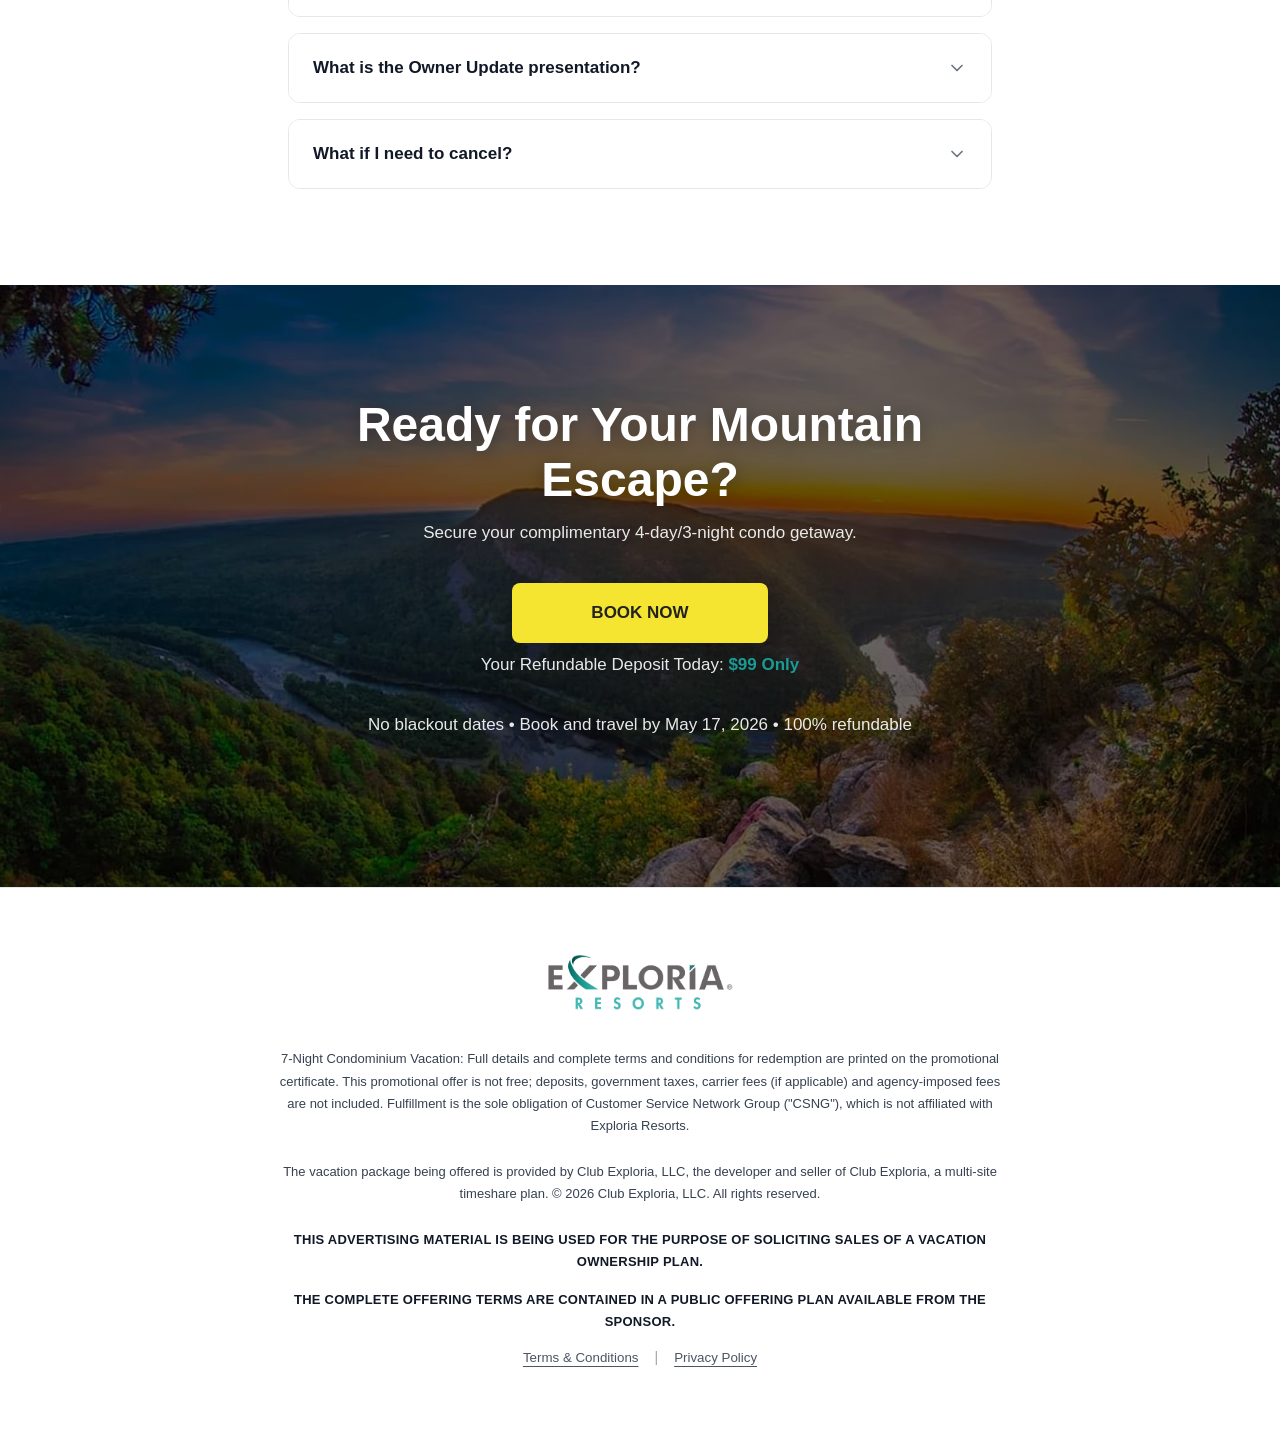
==== commit ce7cf12e: "Move image/content arrays from JS into HTML data attributes - Carousel slides: offer carousel reads " ====
--- a/index.html
+++ b/index.html
@@ -466,7 +466,7 @@
     <div class="container">
       <div class="accom-card-grid">
         <div class="accom-img-wrap-outer">
-          <div id="accom-carousel-1" class="accom-img-wrap">
+          <div id="accom-carousel-1" class="accom-img-wrap" data-slides='[{"src":"images/gallery/4.webp","label":"18-Hole Golf Course"},{"src":"images/resort/bed.webp","label":"1-Bedroom Villa"},{"src":"images/gallery/7.webp","label":"Accommodations"},{"src":"images/resort/outdoor-activities.webp","label":"Pool &amp; Recreation"},{"src":"images/gallery/2.webp","label":"Accommodations"}]'>
             <img class="carousel-img" src="images/gallery/4.webp" alt="18-Hole Golf Course" />
             <div class="accom-img-overlay"></div>
             <div class="accom-carousel-controls">
@@ -515,7 +515,7 @@
           <a href="/checkout/" class="checkout-cta accom-cta">RESERVE NOW</a>
         </div>
         <div class="accom-img-wrap-outer" style="order:2">
-          <div id="accom-carousel-2" class="accom-img-wrap scroll-right">
+          <div id="accom-carousel-2" class="accom-img-wrap scroll-right" data-slides='[{"src":"images/resort/bed.webp","label":"One Bedroom Condo"},{"src":"images/resort/kitchen.webp","label":"One Bedroom Condo"},{"src":"images/resort/sala.webp","label":"One Bedroom Condo"},{"src":"images/resort/exterior.webp","label":"One Bedroom Condo"}]'>
             <img class="carousel-img" src="images/resort/bed.webp" alt="One Bedroom Condo" />
             <div class="accom-img-overlay"></div>
             <div class="accom-carousel-controls">
@@ -543,7 +543,7 @@
     <div class="container">
       <div class="accom-card-grid">
         <div class="accom-img-wrap-outer">
-          <div id="accom-carousel-3" class="accom-img-wrap scroll-left">
+          <div id="accom-carousel-3" class="accom-img-wrap scroll-left" data-slides='[{"src":"images/gallery/mexico.webp","label":"Resort Condo Stay"},{"src":"images/gallery/canada.webp","label":"Resort Condo Stay"},{"src":"images/lifestyle/caribbean2.webp","label":"Resort Condo Stay"},{"src":"images/lifestyle/couple.webp","label":"Resort Condo Stay"}]'>
             <img class="carousel-img" src="images/gallery/mexico.webp" alt="Resort Condo Stay" />
             <div class="accom-img-overlay"></div>
             <div class="accom-carousel-controls">
@@ -610,7 +610,7 @@
           <a href="/checkout/" class="checkout-cta accom-cta">RESERVE NOW</a>
         </div>
         <div class="accom-img-wrap-outer" style="order:2">
-          <div id="accom-carousel-4" class="accom-img-wrap scroll-right">
+          <div id="accom-carousel-4" class="accom-img-wrap scroll-right" data-slides='[{"src":"images/activities/railway.webp","label":"Lehigh Gorge Railway"},{"src":"images/activities/raceway.webp","label":"Pocono Raceway"},{"src":"images/activities/bushkill-falls.webp","label":"Bushkill Falls"},{"src":"images/gallery/lehigh-river.webp","label":"Lehigh River"}]'>
             <img class="carousel-img" src="images/activities/railway.webp" alt="Lehigh Gorge Railway" />
             <div class="accom-img-overlay"></div>
             <div class="accom-carousel-controls">
@@ -668,7 +668,7 @@
     <div class="testimonial-card">
       <div class="testimonial-quote-icon orange"><svg><use href="#icon-quote"/></svg></div>
       <p class="testimonial-text">"30+ year owner the place has never looked nicer a lot of effort went into refurbishing the units..."</p>
-      <button class="testimonial-read-more orange">Read more</button>
+      <button class="testimonial-read-more orange" data-quote="30+ year owner the place has never looked nicer a lot of effort went into refurbishing the units and grounds. The Warehouse restaurant has nice atmosphere and great food. Close to many Pocono attractions. There is a golf course. you can walk around the lake. the staff is friendly. the rooms are clean. the grounds are well maintained. lots of happy friendly people. great restaurants are close by." data-name="anthonymarino38" data-title="Verified Owner">Read more</button>
       <div class="testimonial-divider">
         <p class="testimonial-name">anthonymarino38</p>
         <p class="testimonial-title">Verified Owner</p>
@@ -677,7 +677,7 @@
     <div class="testimonial-card">
       <div class="testimonial-quote-icon teal"><svg><use href="#icon-quote"/></svg></div>
       <p class="testimonial-text">"I'm a New Owner This is a great investment for couples like my wife and I.. We love weekend getaways..."</p>
-      <button class="testimonial-read-more teal">Read more</button>
+      <button class="testimonial-read-more teal" data-quote="I'm a New Owner This is a great investment for couples like my wife and I.. We love weekend getaways and Exploria makes life easy There are hundreds pf places within driving distance and now we can go anywhere is the US whenever we want" data-name="kevinN6489FO" data-title="Verified Owner">Read more</button>
       <div class="testimonial-divider">
         <p class="testimonial-name">kevinN6489FO</p>
         <p class="testimonial-title">Verified Owner</p>
@@ -686,7 +686,7 @@
     <div class="testimonial-card">
       <div class="testimonial-quote-icon orange"><svg><use href="#icon-quote"/></svg></div>
       <p class="testimonial-text">"Excellent Stay I stayed at one of the newly renovated units and was extremely impressed with the upgrade..."</p>
-      <button class="testimonial-read-more orange">Read more</button>
+      <button class="testimonial-read-more orange" data-quote="Excellent Stay I stayed at one of the newly renovated units and was extremely impressed with the upgrade. After being an owner for approximately 10 years, I felt valued and it definitely felt like home away from home for me and my family." data-name="nnirichards" data-title="Verified Owner">Read more</button>
       <div class="testimonial-divider">
         <p class="testimonial-name">nnirichards</p>
         <p class="testimonial-title">Verified Owner</p>
@@ -695,7 +695,7 @@
     <div class="testimonial-card">
       <div class="testimonial-quote-icon teal"><svg><use href="#icon-quote"/></svg></div>
       <p class="testimonial-text">"Lovely property I've been a timeshare owner for many years and under Exploria, Pocono Mountains is again shining..."</p>
-      <button class="testimonial-read-more teal">Read more</button>
+      <button class="testimonial-read-more teal" data-quote="Lovely property I've been a timeshare owner for many years and under Exploria, Pocono Mountains is again shining as a premier place to stay. The units are clean, the amenities are pretty good and the area has other activities that you may not find on the property." data-name="Helen C W" data-title="Verified Owner">Read more</button>
       <div class="testimonial-divider">
         <p class="testimonial-name">Helen C W</p>
         <p class="testimonial-title">Verified Owner</p>
@@ -714,7 +714,7 @@
       <p>Discover world-class outdoor adventures, attractions, and year-round activities nestled in the heart of Pennsylvania's most beloved mountain destination.</p>
     </div>
     <div class="bento-grid">
-      <div class="bento-item col-span-2" data-id="1">
+      <div class="bento-item col-span-2" data-id="1" data-description="A breathtaking railroad journey through one of Pennsylvania's most stunning natural gorges." data-location="Jim Thorpe, PA — 45 miles from resort" data-highlights="Scenic gorge views|Historic Jim Thorpe|Seasonal excursions|Fall foliage rides">
         <img src="images/activities/railway.webp" alt="Lehigh Gorge Scenic Railway" loading="lazy"/>
         <div class="bento-item-overlay"></div>
         <div class="bento-item-content">
@@ -725,7 +725,7 @@
           <p class="bento-item-text">A breathtaking railroad journey through one of Pennsylvania's most stunning natural gorges.</p>
         </div>
       </div>
-      <div class="bento-item row-span-2" data-id="2">
+      <div class="bento-item row-span-2" data-id="2" data-description="Pennsylvania's Niagara — stunning waterfalls and scenic hiking trails." data-location="Bushkill, PA — 25 miles from resort" data-highlights="8 scenic waterfalls|Miles of hiking trails|Paddleboating|Nature &amp; wildlife exhibits">
         <img src="images/activities/bushkill-falls.webp" alt="Bushkill Falls" loading="lazy"/>
         <div class="bento-item-overlay"></div>
         <div class="bento-item-content">
@@ -736,7 +736,7 @@
           <p class="bento-item-text">Pennsylvania's Niagara — stunning waterfalls and scenic hiking trails.</p>
         </div>
       </div>
-      <div class="bento-item" data-id="3">
+      <div class="bento-item" data-id="3" data-description="Home of NASCAR's iconic &quot;Tricky Triangle&quot; and unforgettable race experiences." data-location="Long Pond, PA — 30 miles from resort" data-highlights="NASCAR race events|Fan Zone experiences|Infield access|Camping &amp; tailgating">
         <img src="images/activities/raceway.webp" alt="Pocono Raceway" loading="lazy"/>
         <div class="bento-item-overlay"></div>
         <div class="bento-item-content">
@@ -747,7 +747,7 @@
           <p class="bento-item-text">Home of NASCAR's iconic "Tricky Triangle" and unforgettable race experiences.</p>
         </div>
       </div>
-      <div class="bento-item" data-id="4">
+      <div class="bento-item" data-id="4" data-description="America's largest indoor waterpark resort, perfect for family fun year-round." data-location="Pocono Manor, PA — 10 miles from resort" data-highlights="100,000+ sq ft indoor waterpark|Family rides &amp; attractions|Full-service spa|Dining &amp; entertainment">
         <img src="images/activities/kalahari-waterswing.webp" alt="Kalahari Resorts" loading="lazy"/>
         <div class="bento-item-overlay"></div>
         <div class="bento-item-content">
@@ -758,7 +758,7 @@
           <p class="bento-item-text">America's largest indoor waterpark resort, perfect for family fun year-round.</p>
         </div>
       </div>
-      <div class="bento-item col-span-2" data-id="5">
+      <div class="bento-item col-span-2" data-id="5" data-description="Tannersville Crossings Premium Outlets and top shopping destinations nearby." data-location="Multiple locations near Poconos" data-hours="Mon–Sat 10am–9pm, Sun 10am–7pm" data-highlights="180+ brand-name stores|Up to 65% off retail|Dining options|Savings on select items">
         <img src="images/activities/shopping.webp" alt="Premium Outlets" loading="lazy"/>
         <div class="bento-item-overlay"></div>
         <div class="bento-item-content">
@@ -769,7 +769,7 @@
           <p class="bento-item-text">Tannersville Crossings Premium Outlets and top shopping destinations nearby.</p>
         </div>
       </div>
-      <div class="bento-item" data-id="6">
+      <div class="bento-item" data-id="6" data-description="World-class ski resorts including Blue Mountain and Jack Frost/Big Boulder." data-location="Poconos, PA — 15 miles from resort" data-hours="Daily 9am–9pm (hours vary by season)" data-highlights="Skiing &amp; snowboarding|Snow tubing|Terrain parks|Ski &amp; snowboard lessons">
         <img src="images/activities/skiing.webp" alt="Pocono Mountains Skiing" loading="lazy"/>
         <div class="bento-item-overlay"></div>
         <div class="bento-item-content">
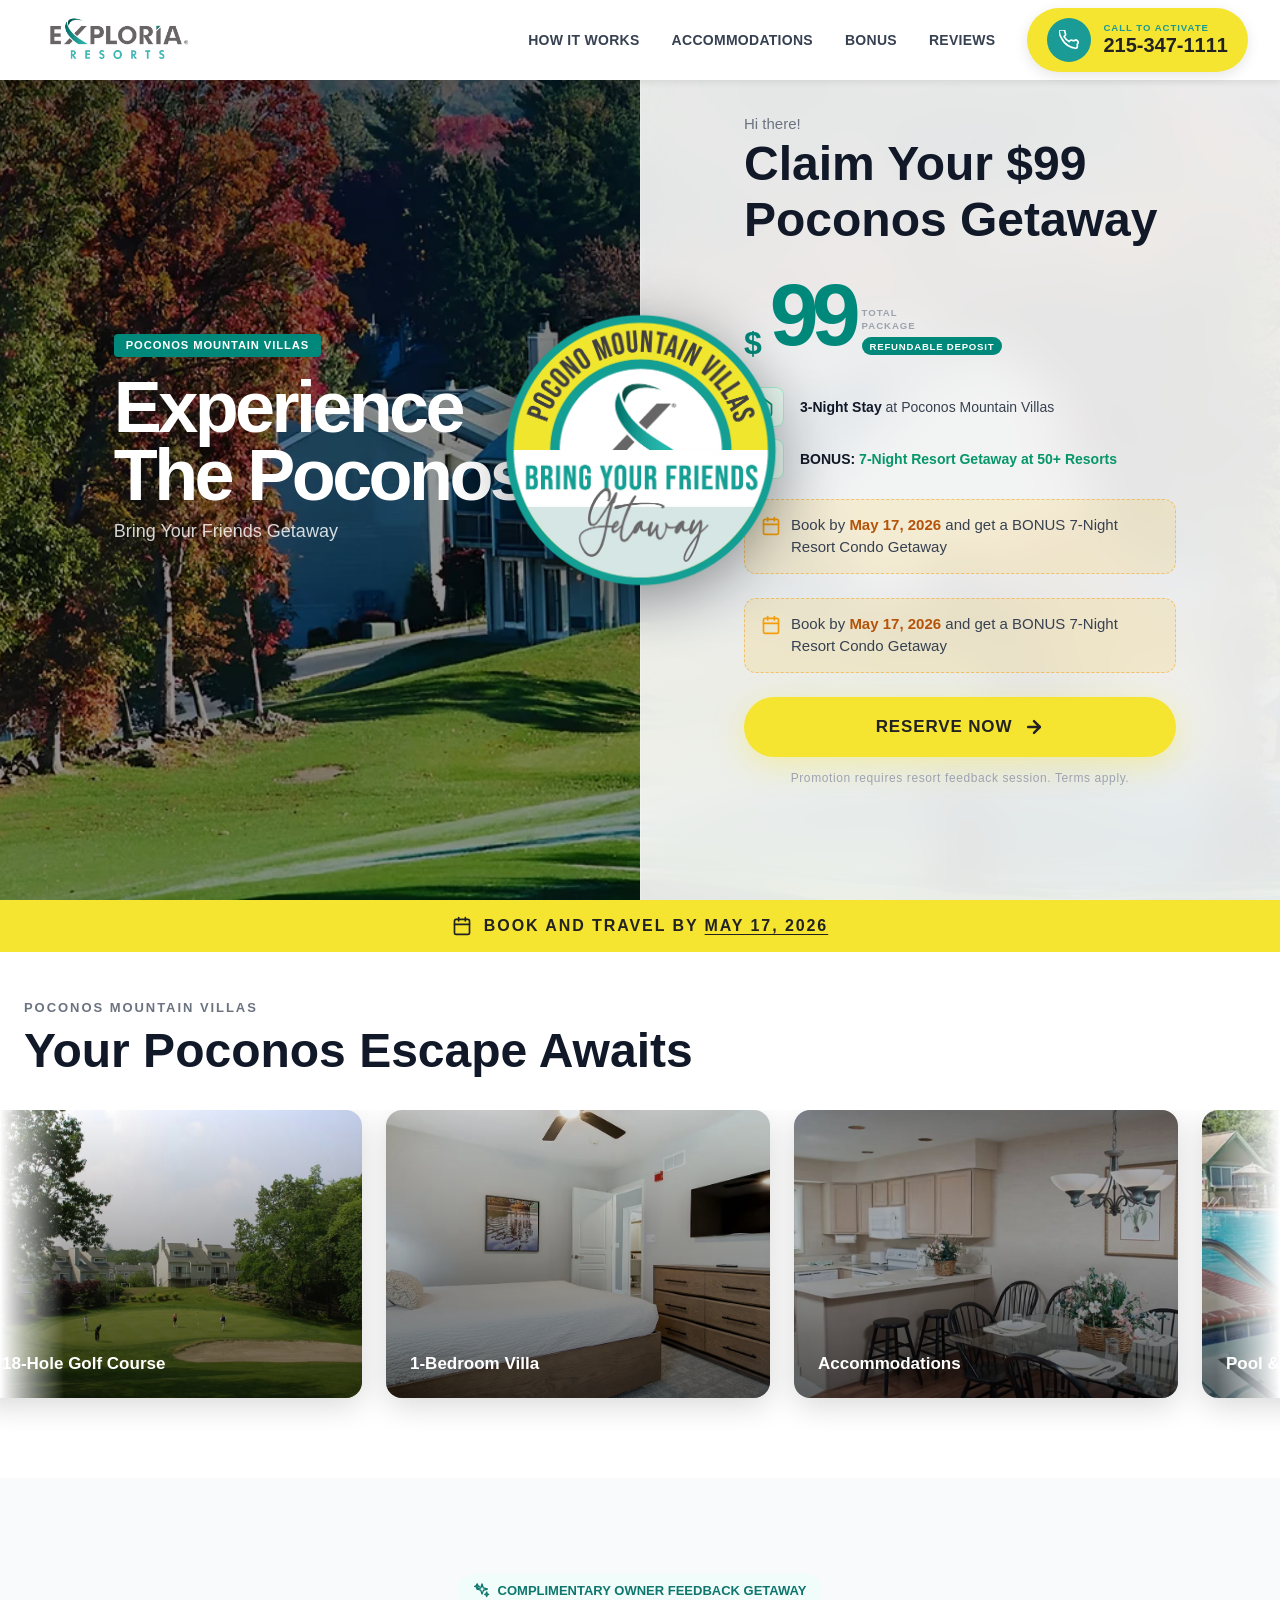
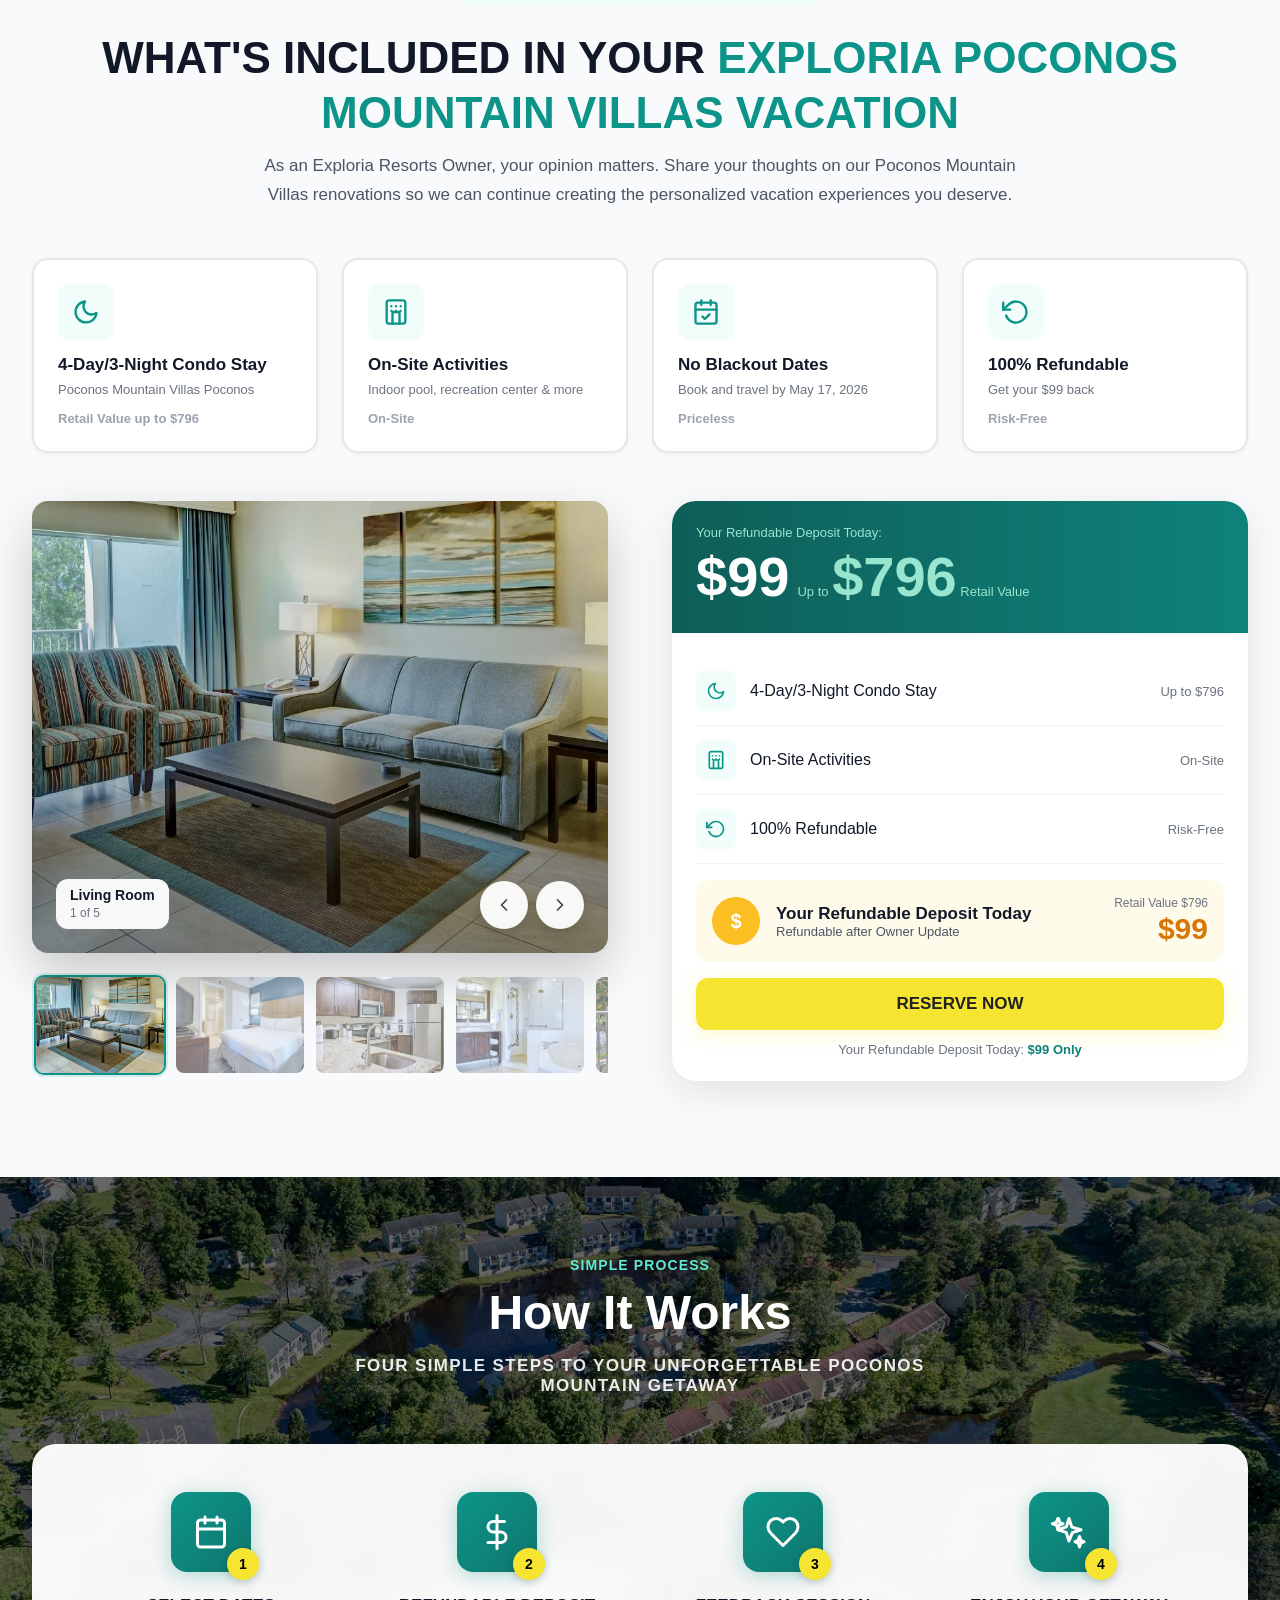
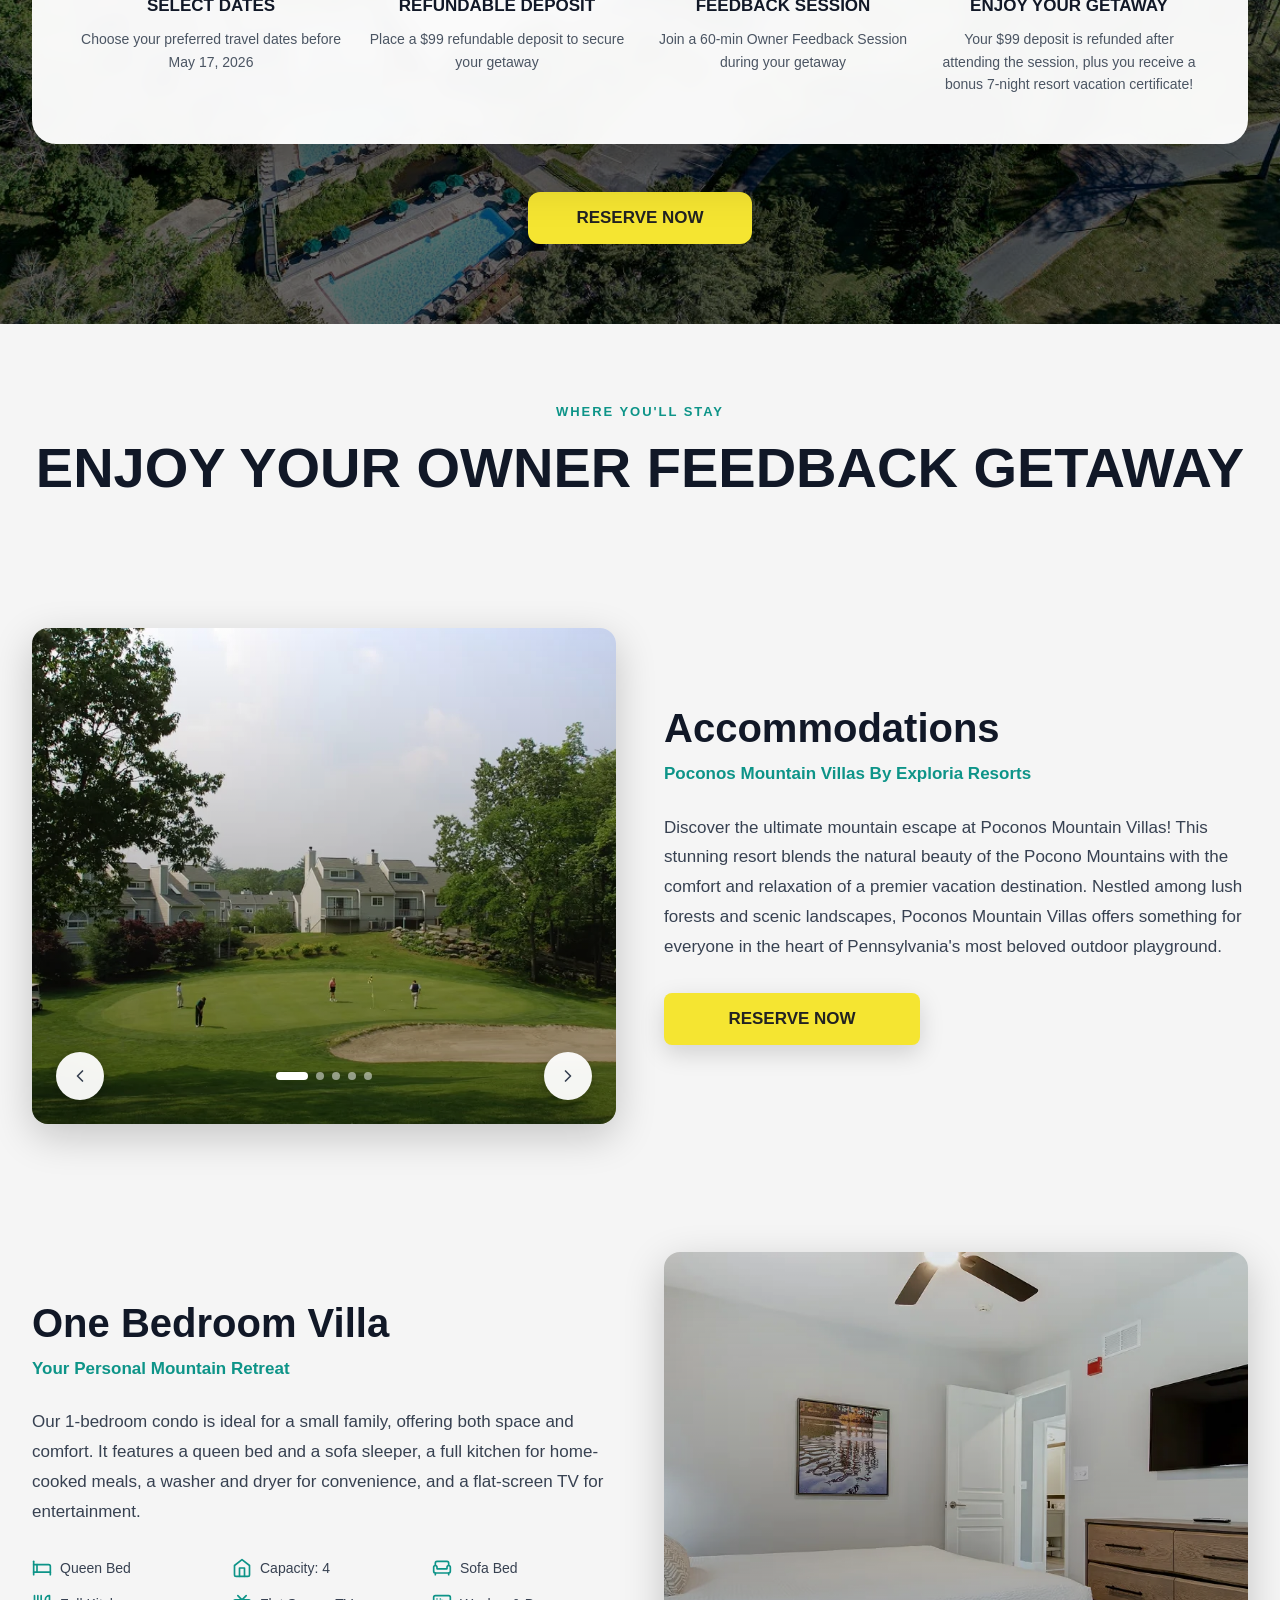
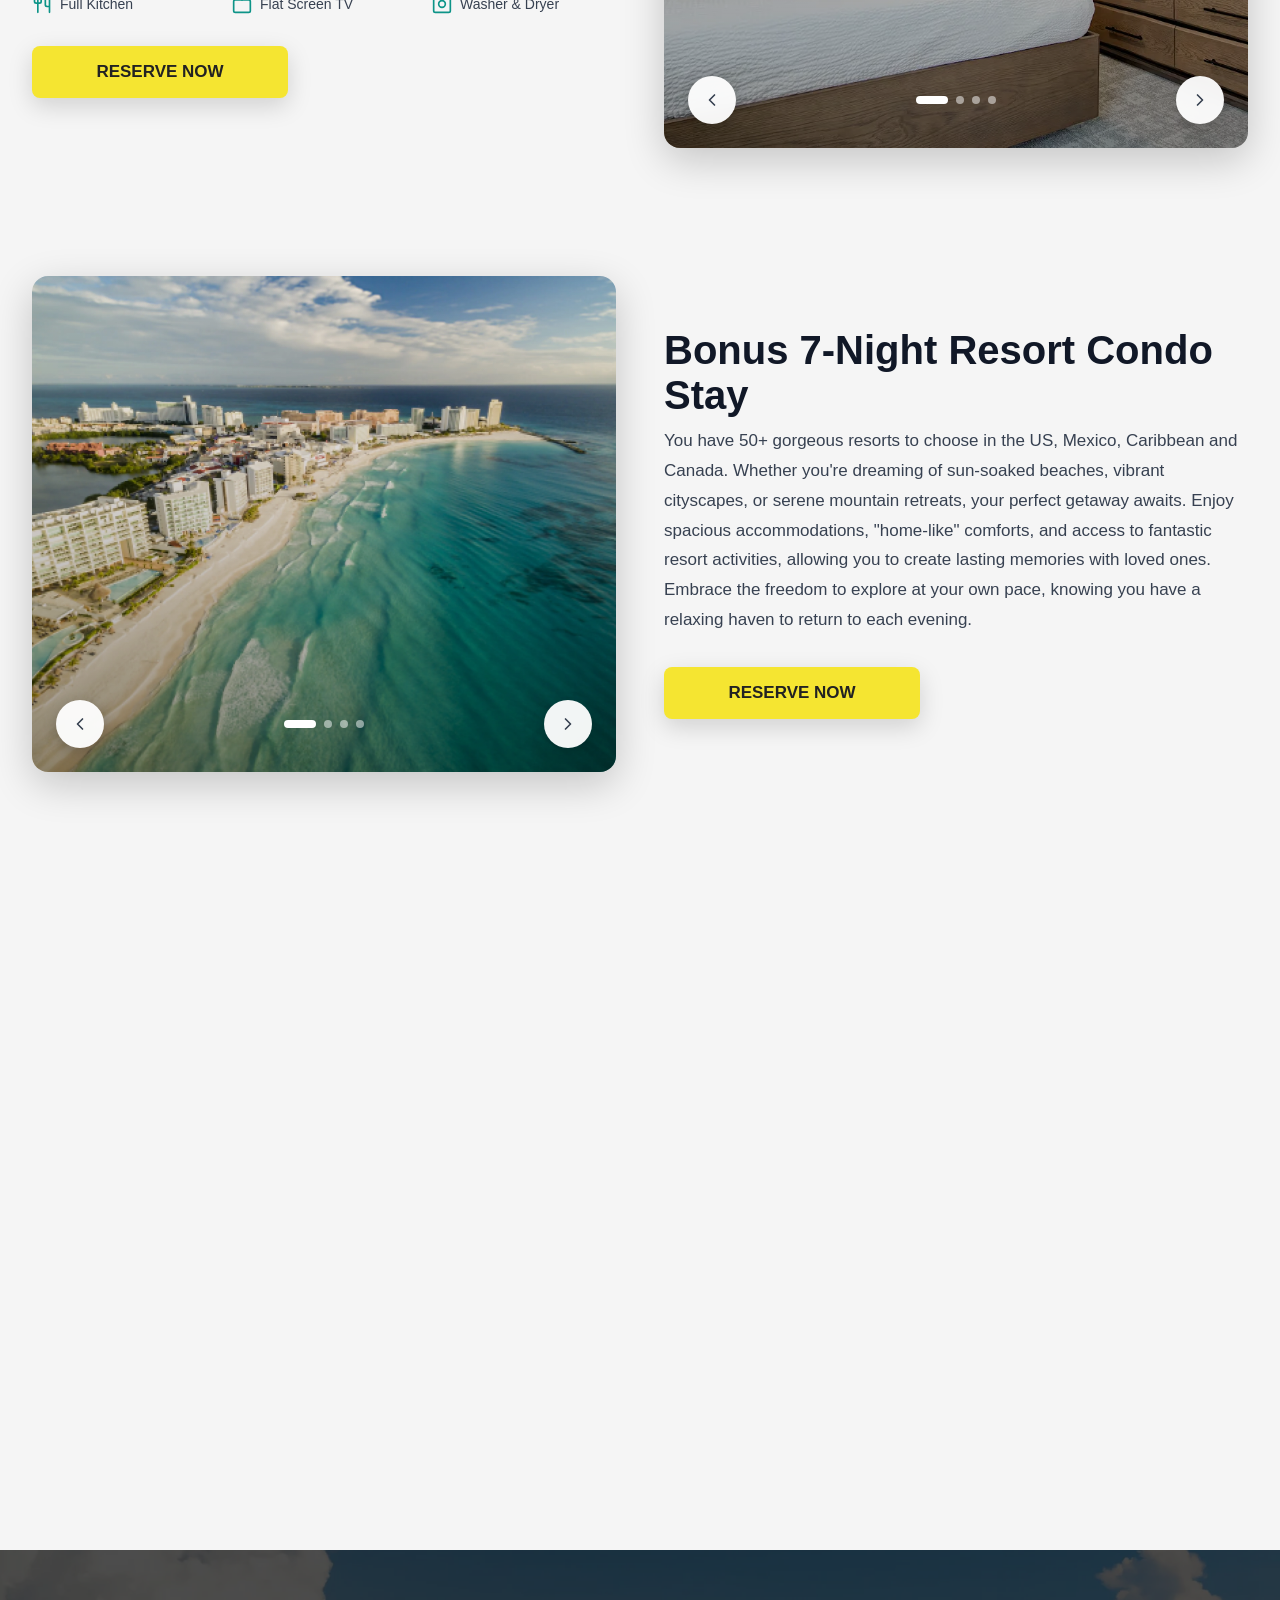
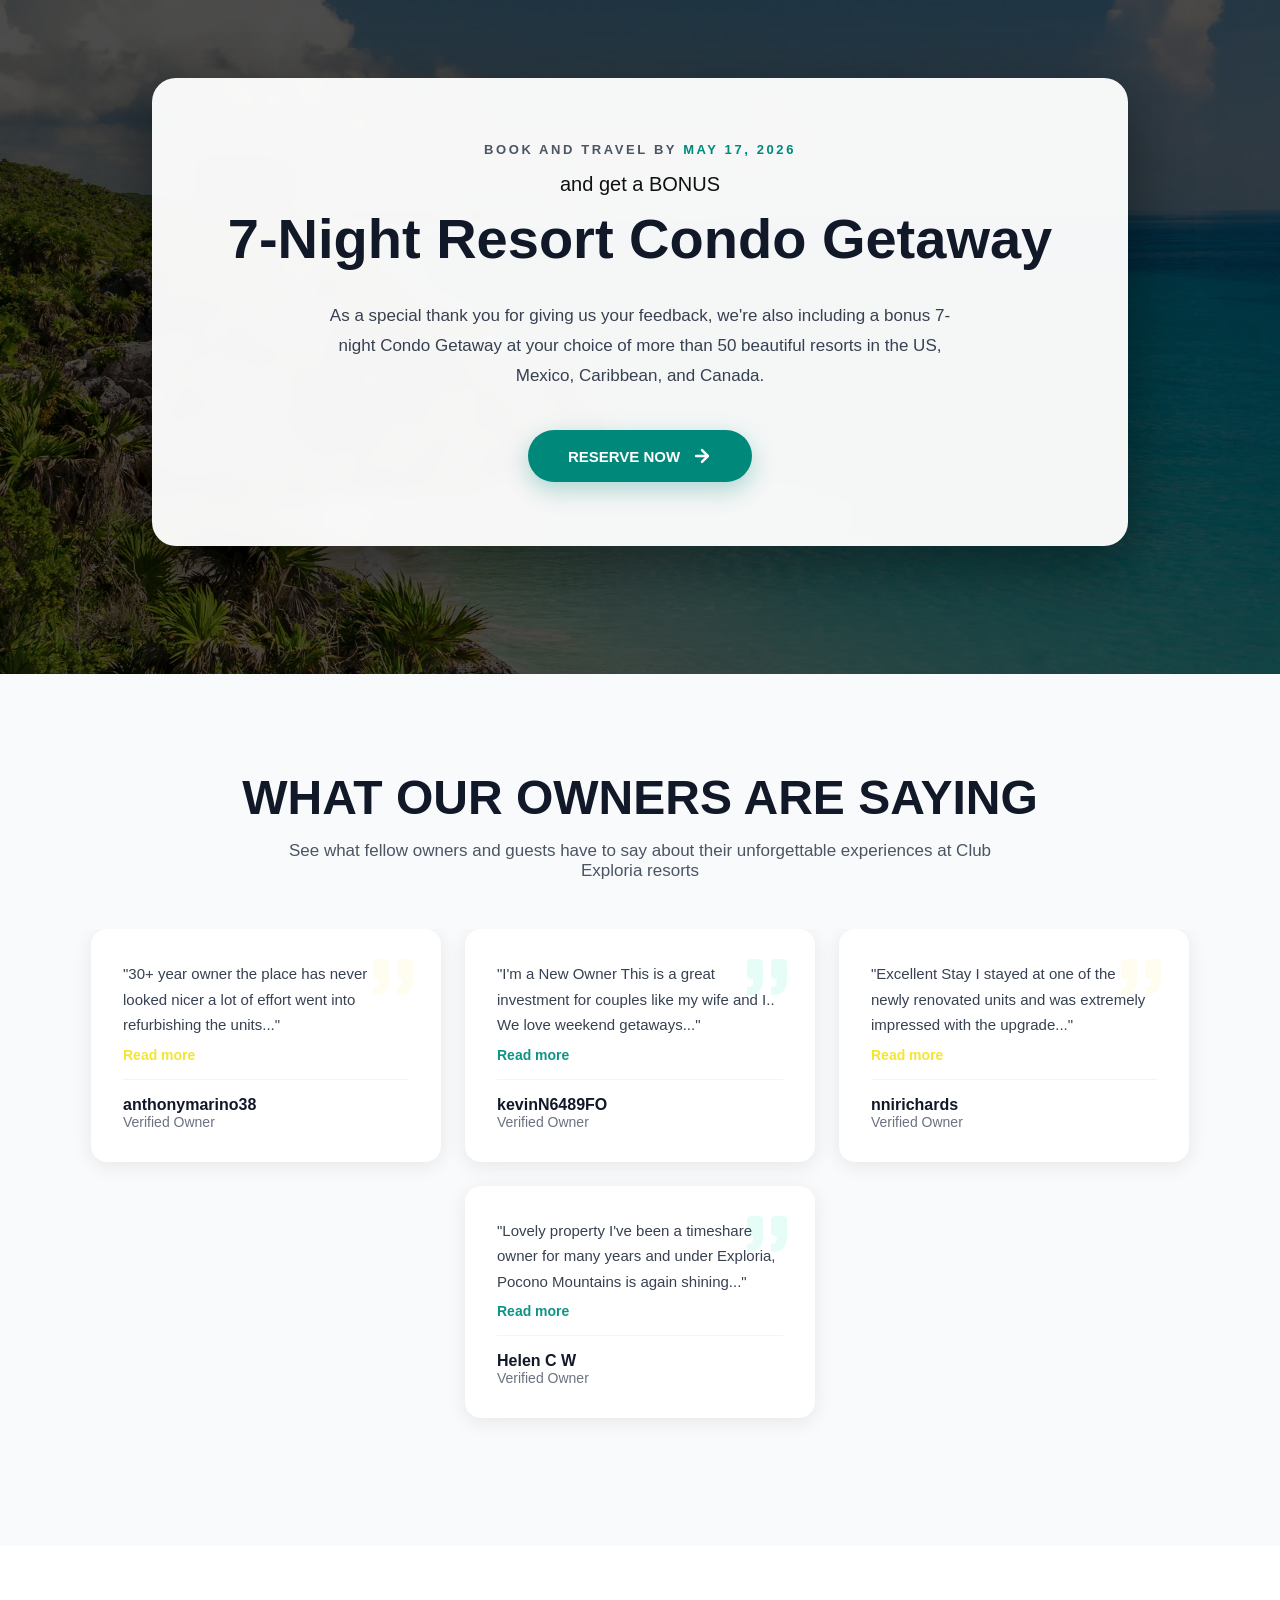
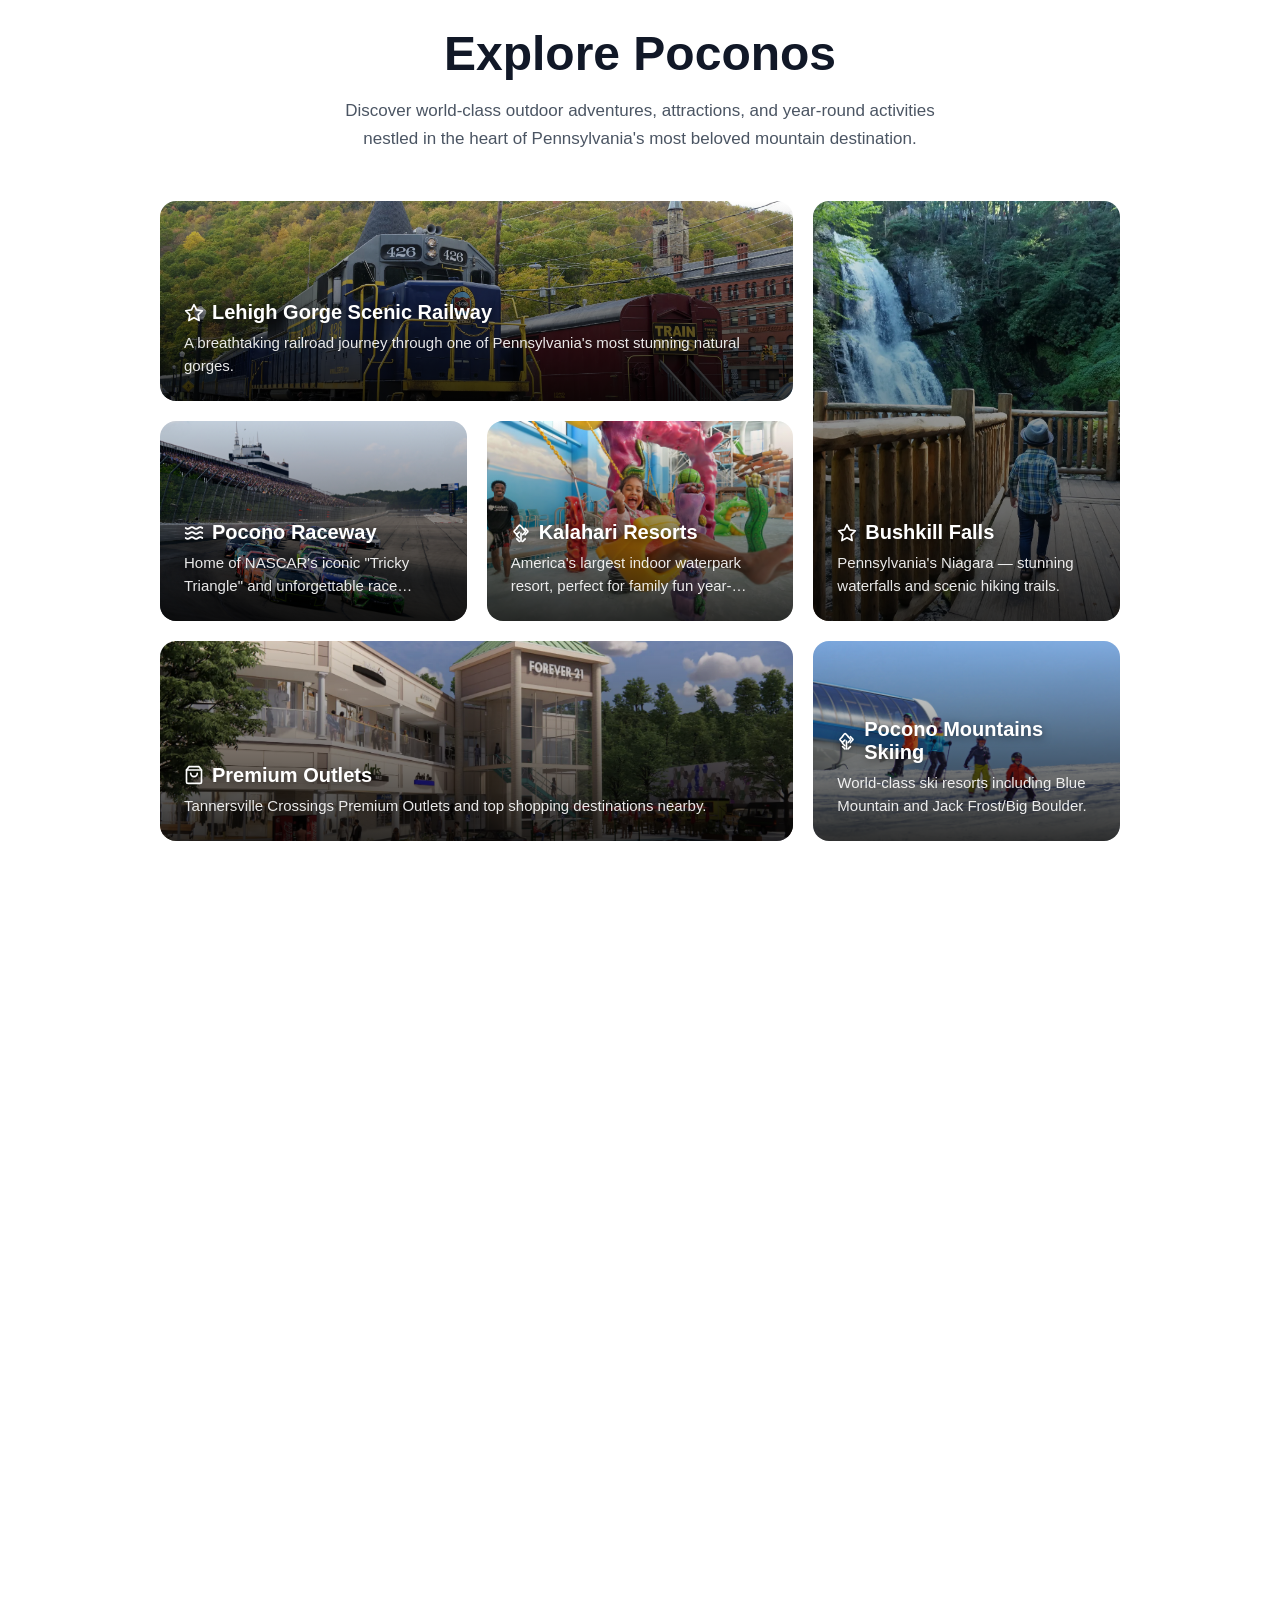
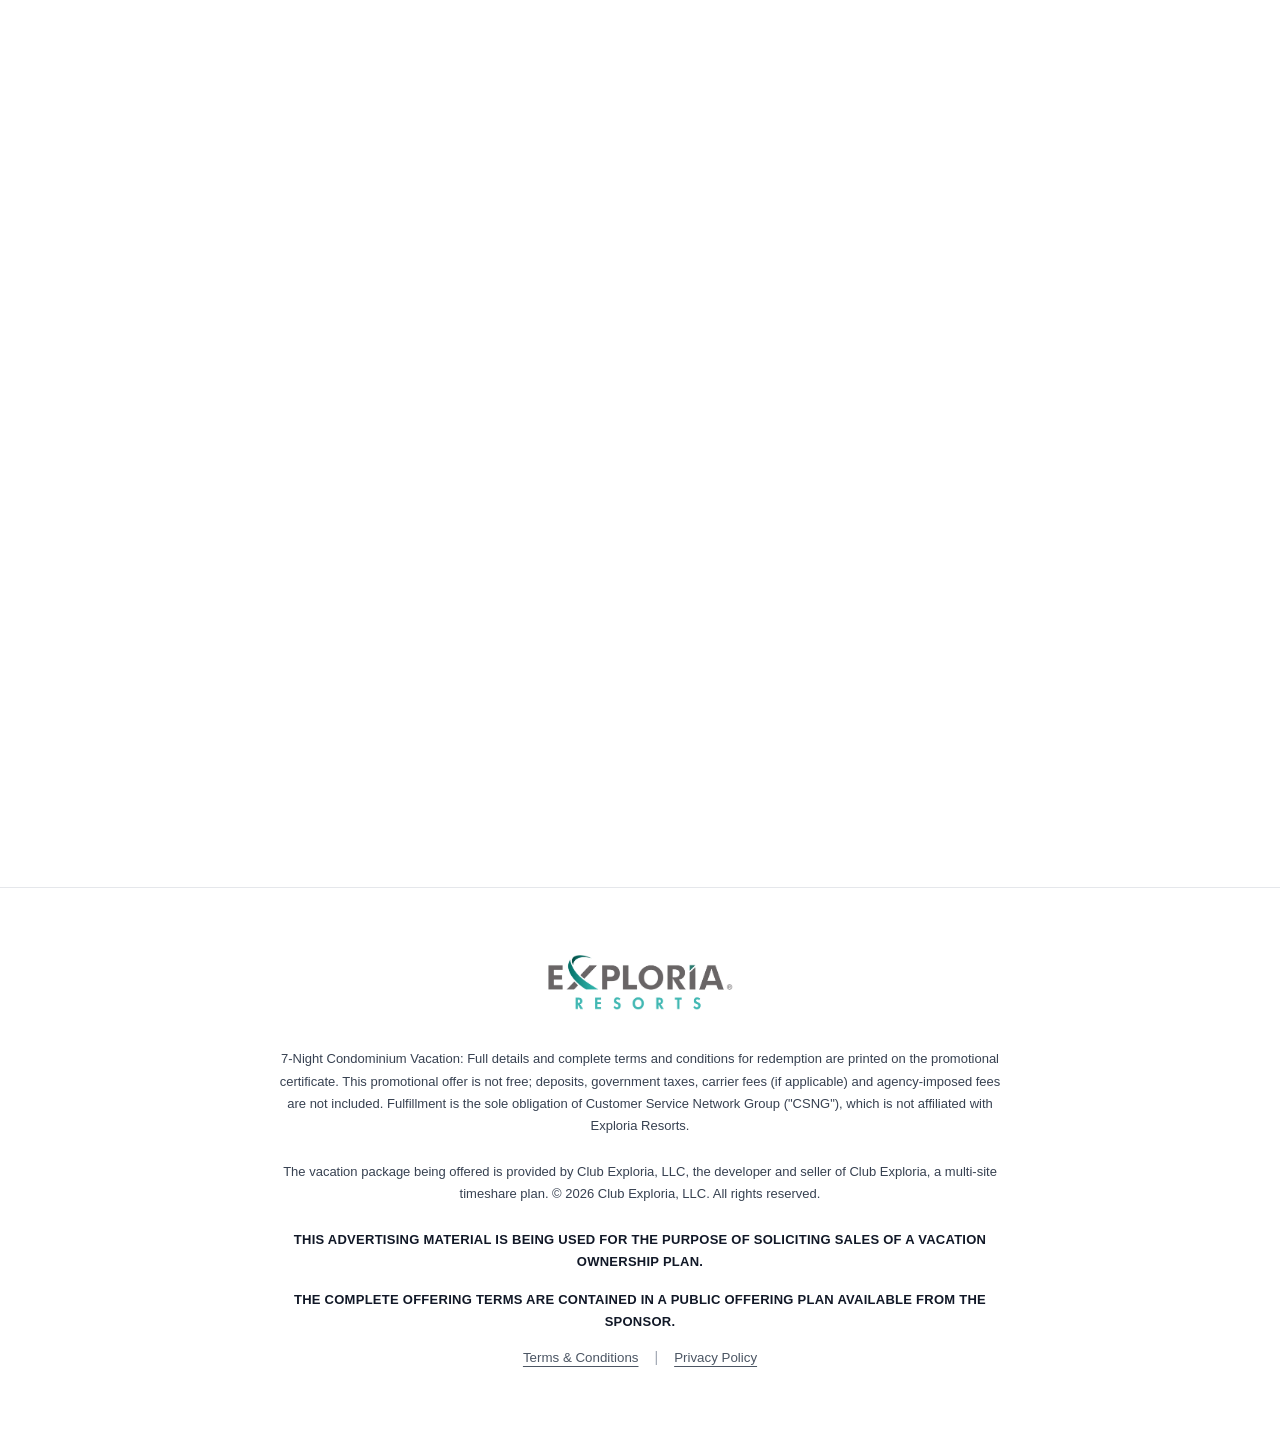
==== commit ecc20d23: "Add content-hash cache busting for CSS and JS - style.css?v=2de44446 and script.js?v=54afbbb2 - Adde" ====
--- a/index.html
+++ b/index.html
@@ -16,7 +16,7 @@
   <meta property="og:description" content="Claim your complimentary 3-night stay at Poconos Mountain Villas plus a bonus 7-night resort getaway. Only a $99 refundable deposit required." />
   <meta property="og:image" content="images/resort/exterior.webp" />
   <meta name="twitter:card" content="summary_large_image" />
-  <link rel="stylesheet" href="style.css" />
+  <link rel="stylesheet" href="style.css?v=2de44446" />
   <!-- Seasonal Banners -->
   <script src="https://auto.myonedash.com/page-customization/global-banners" data-parent="body" async></script>
 </head>
@@ -1094,7 +1094,7 @@
 </div>
 
 <!-- Load scripts -->
-<script src="script.js"></script>
+<script src="script.js?v=54afbbb2"></script>
 <script>
 // CTA Checkout URL
 function getQueryString() {
--- a/style.css
+++ b/style.css
@@ -5,7 +5,7 @@
 
 /* ---------- Reset & Base ---------- */
 *, *::before, *::after { box-sizing: border-box; margin: 0; padding: 0; }
-html { scroll-behavior: smooth; font-size: 16px; }
+html { scroll-behavior: smooth; font-size: 16px; overflow-x: hidden; }
 body { font-family: -apple-system, BlinkMacSystemFont, 'Segoe UI', Roboto, Helvetica, Arial, sans-serif; color: #111; background: #fff; overflow-x: hidden; min-height: 100dvh; }
 img { display: block; max-width: 100%; }
 button { cursor: pointer; border: none; background: none; font-family: inherit; }
@@ -601,7 +601,7 @@
 /* ============================================
    ACCOMMODATIONS
    ============================================ */
-.accom-section { padding: 5rem 0; background: #f5f5f5; }
+.accom-section { padding: 5rem 0; background: #f5f5f5; overflow: hidden; }
 .accom-header { text-align: center; margin-bottom: 4rem; }
 .accom-header p { color: var(--teal-600); text-transform: uppercase; letter-spacing: 0.15em; font-size: 0.8125rem; font-weight: 600; margin-bottom: 1rem; }
 .accom-header h2 { font-size: 2rem; font-weight: 700; color: var(--gray-900); }
@@ -1075,6 +1075,7 @@
   border: none; cursor: pointer; transition: opacity 0.3s, transform 0.3s;
   opacity: 0; transform: translateY(1rem); pointer-events: none;
 }
+@media (max-width: 1119px) { .scroll-top-btn { bottom: 5.5rem; } }
 @media (min-width: 1120px) { .scroll-top-btn { bottom: 1.5rem; right: 1.5rem; width: 3rem; height: 3rem; } }
 .scroll-top-btn.visible { opacity: 1; transform: translateY(0); pointer-events: all; }
 .scroll-top-progress {
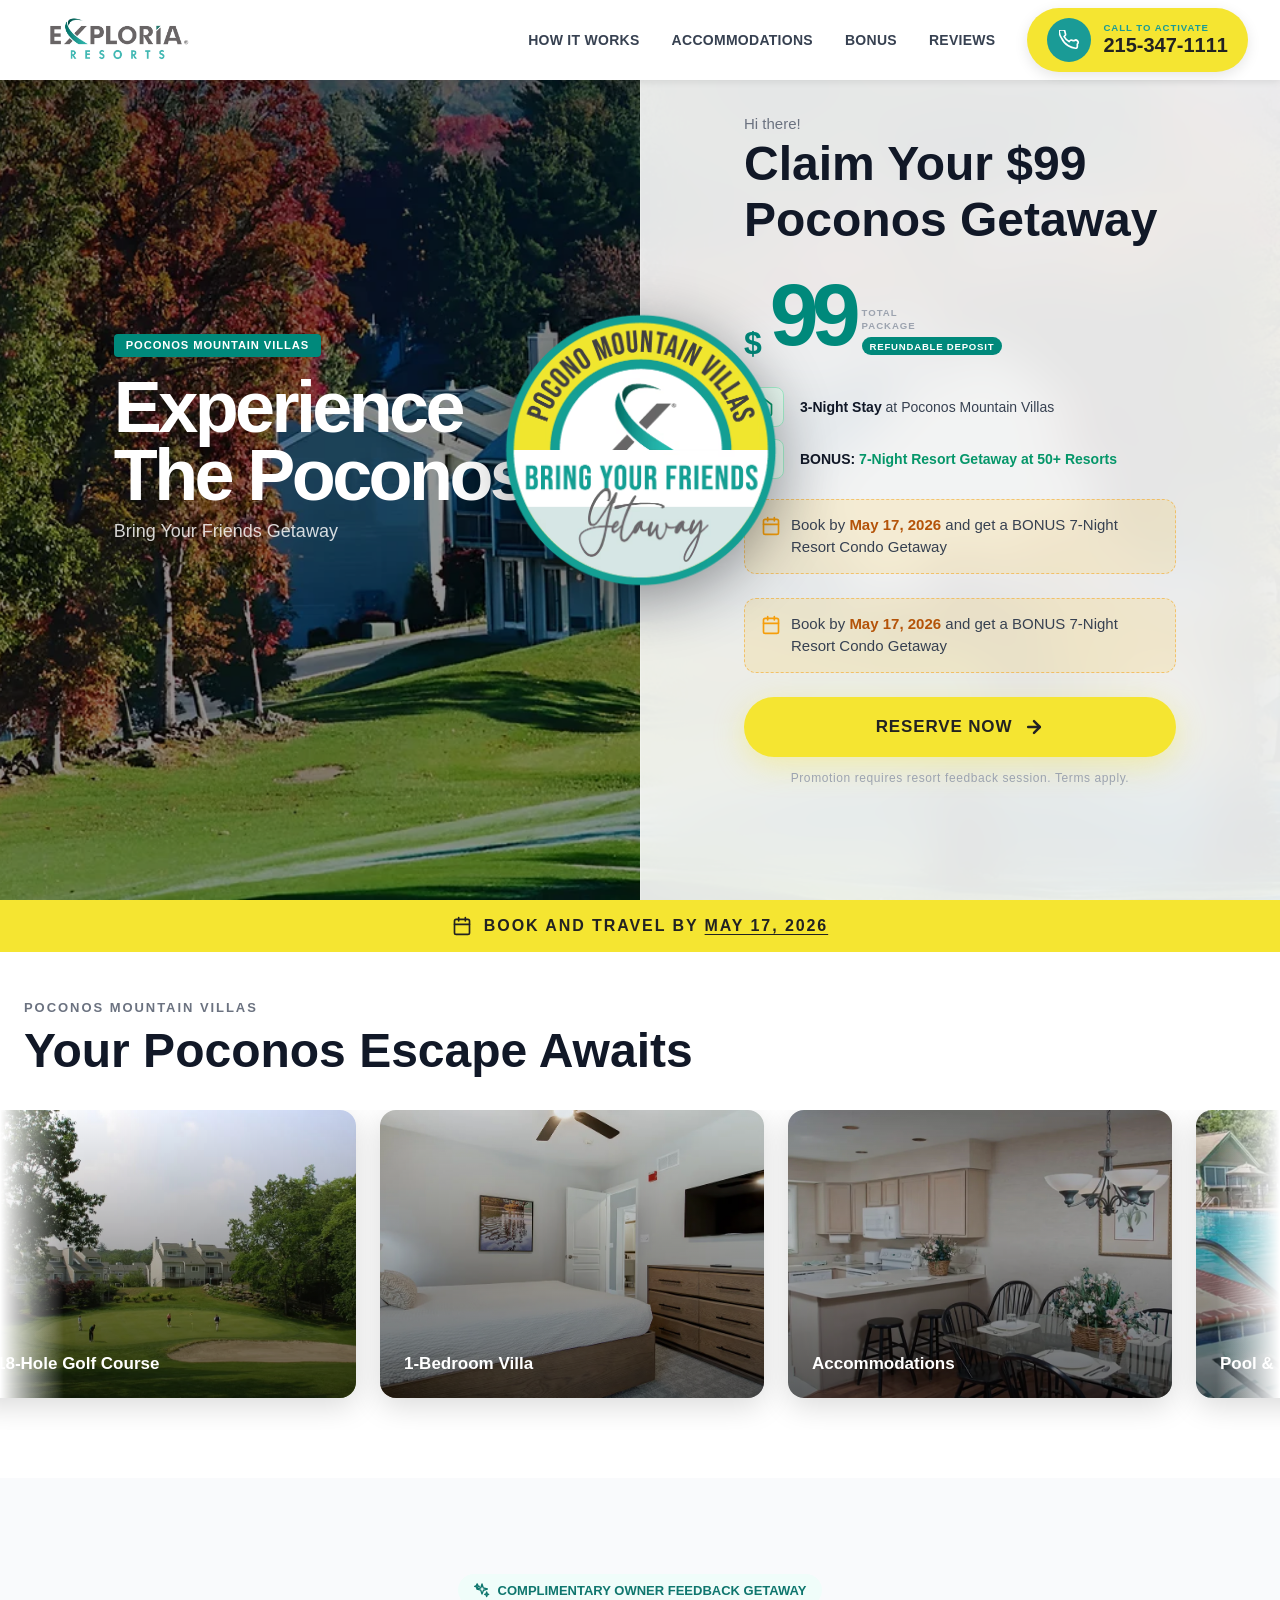
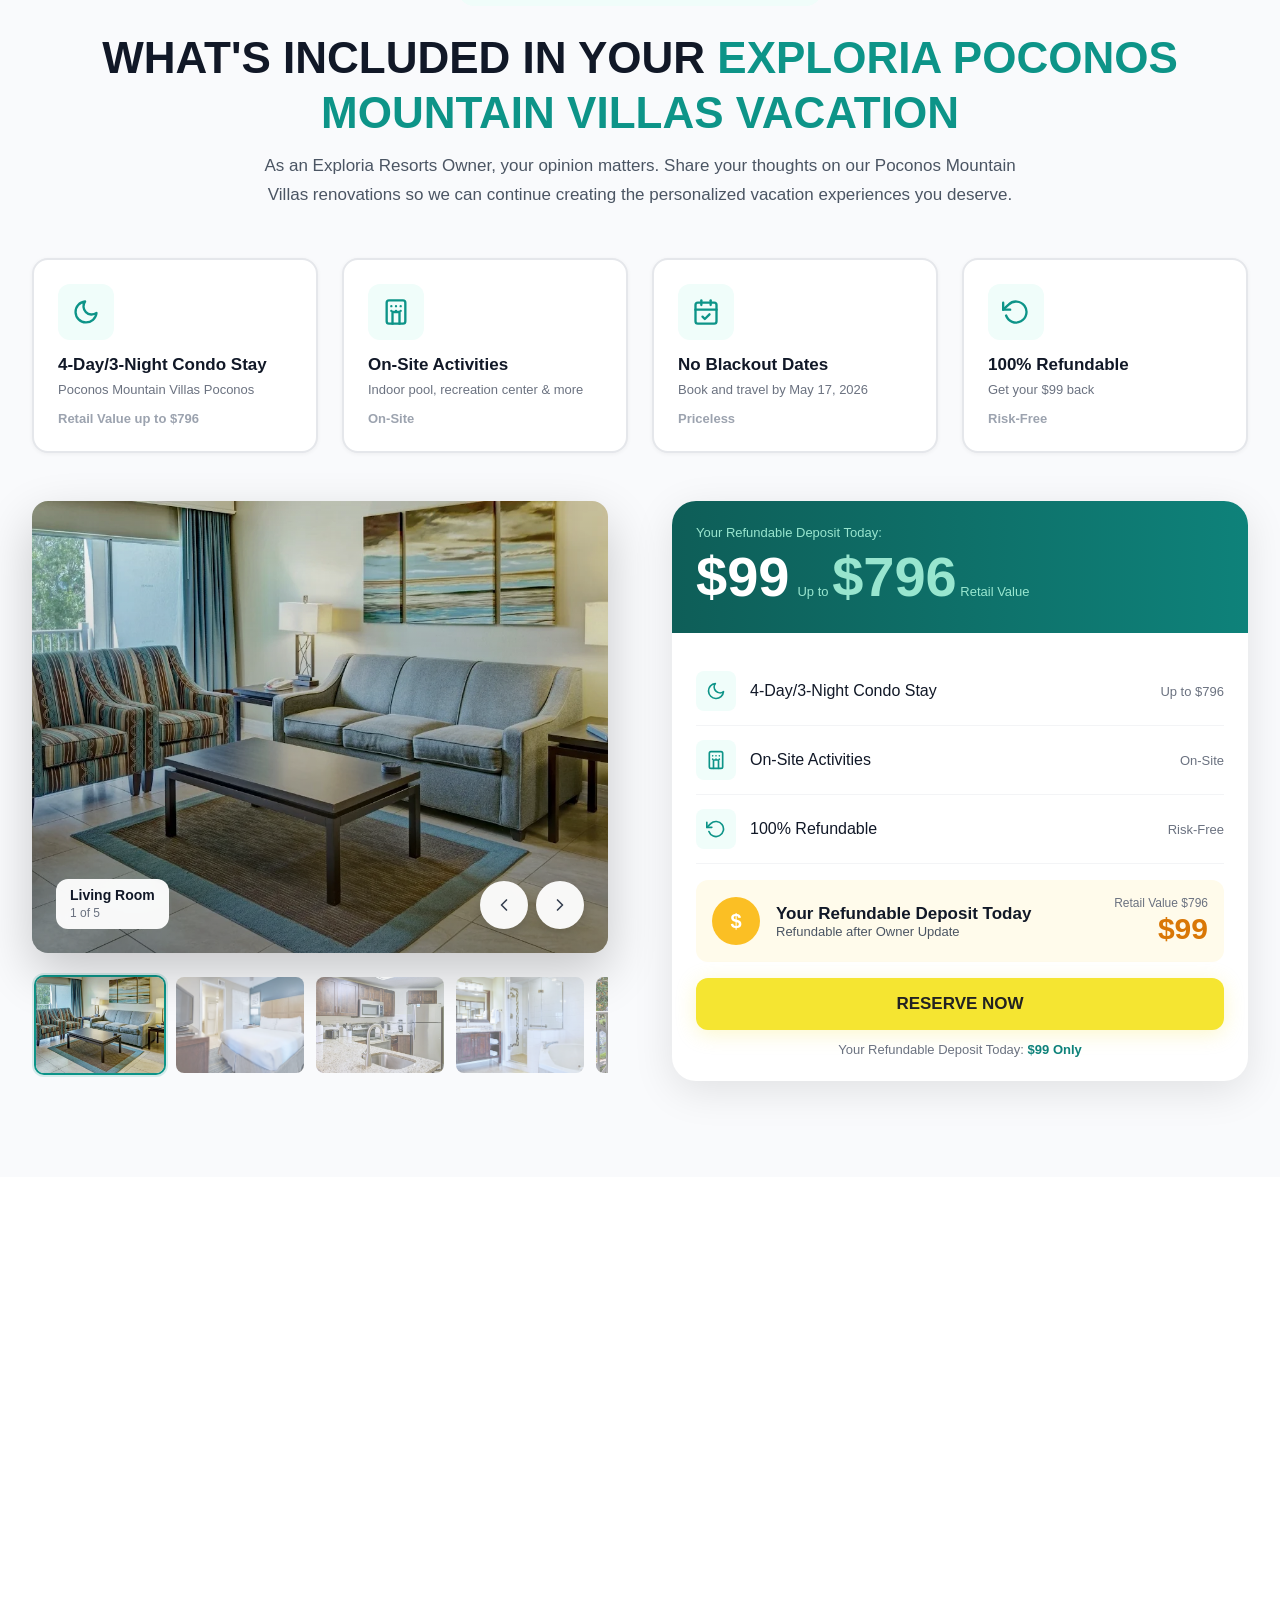
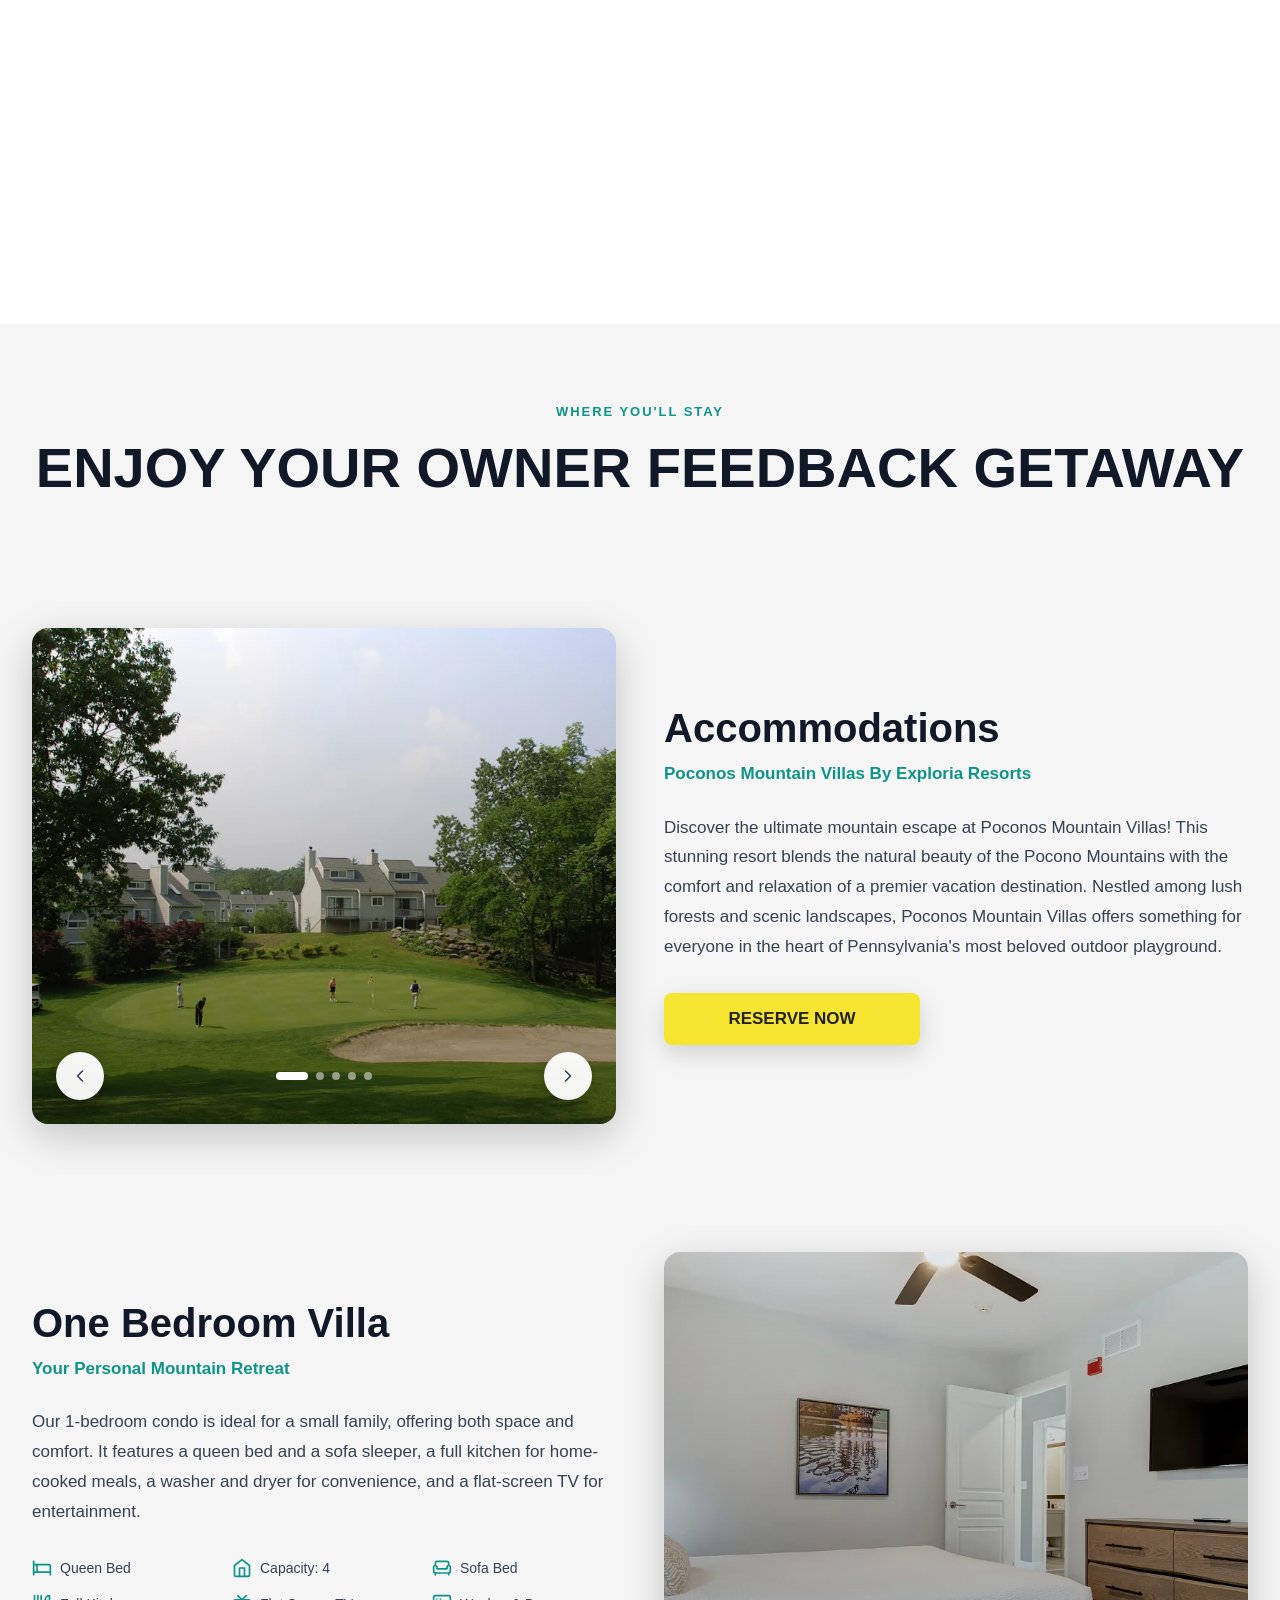
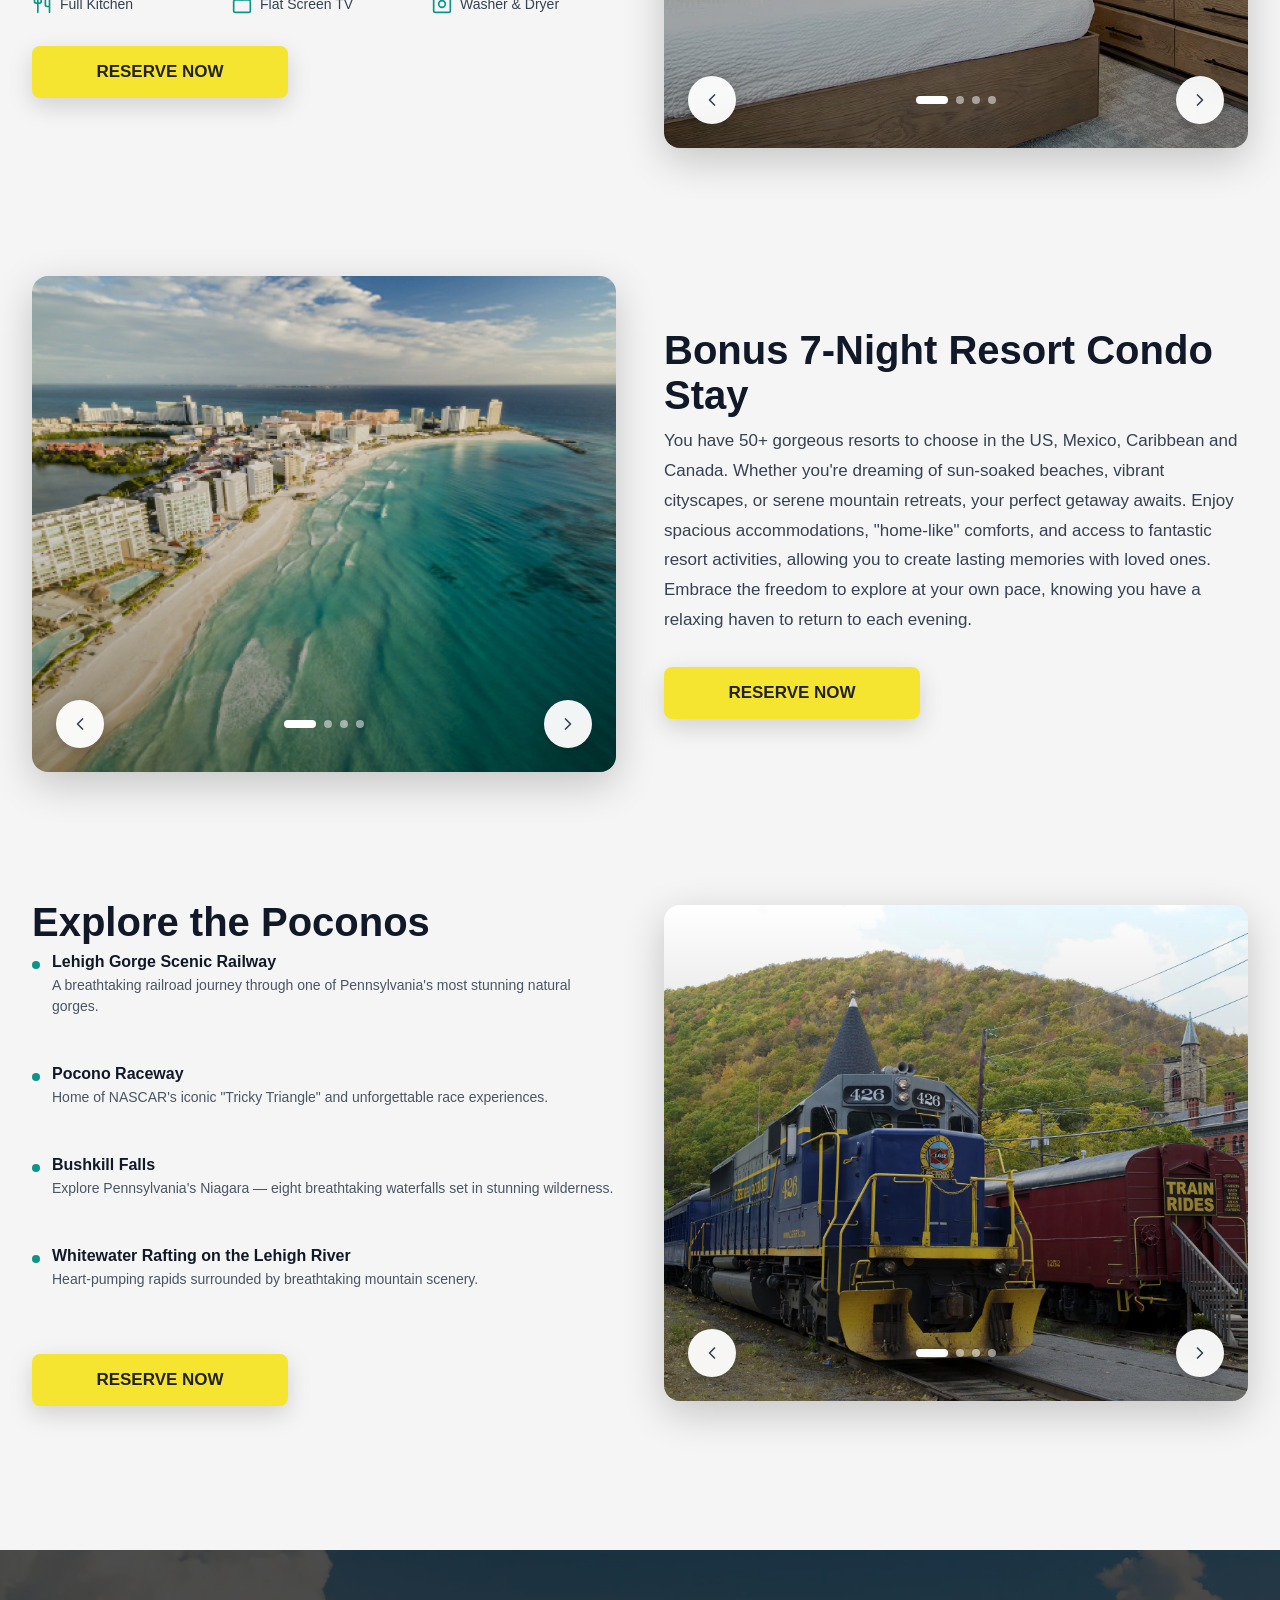
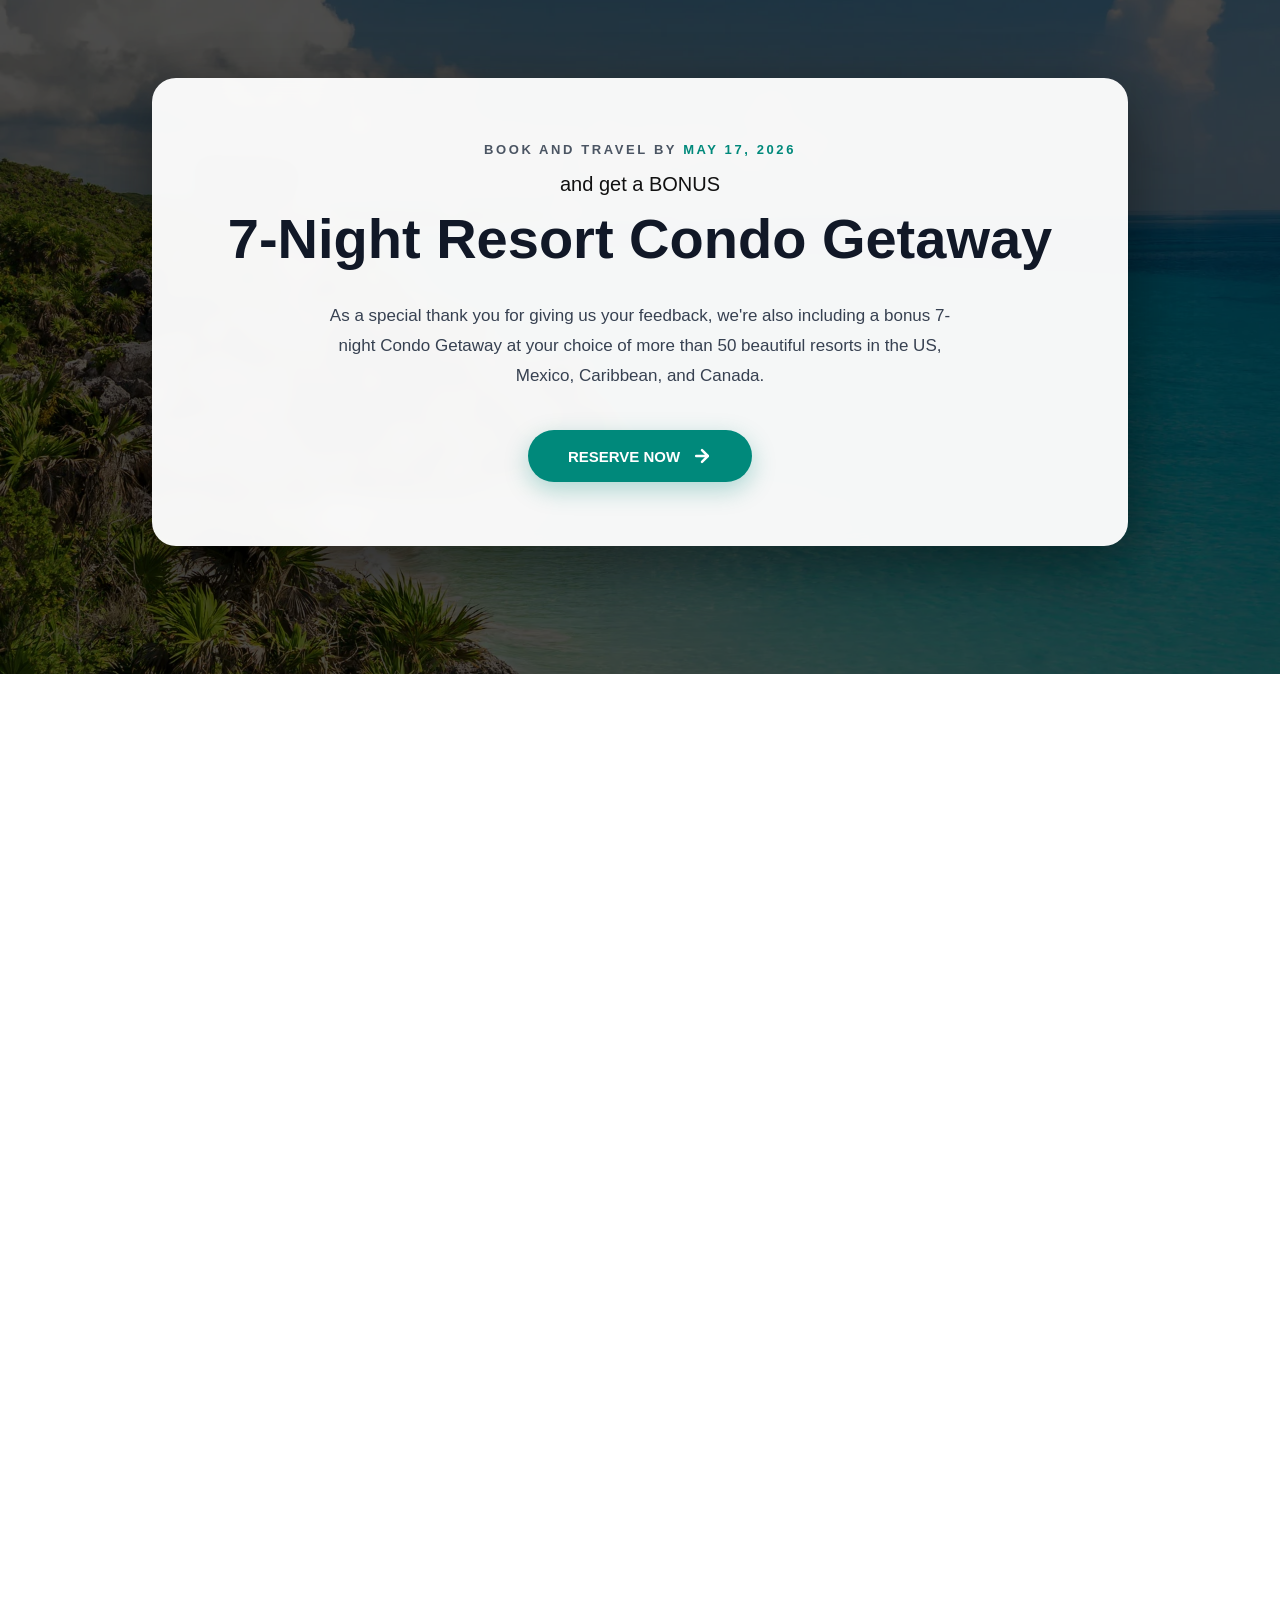
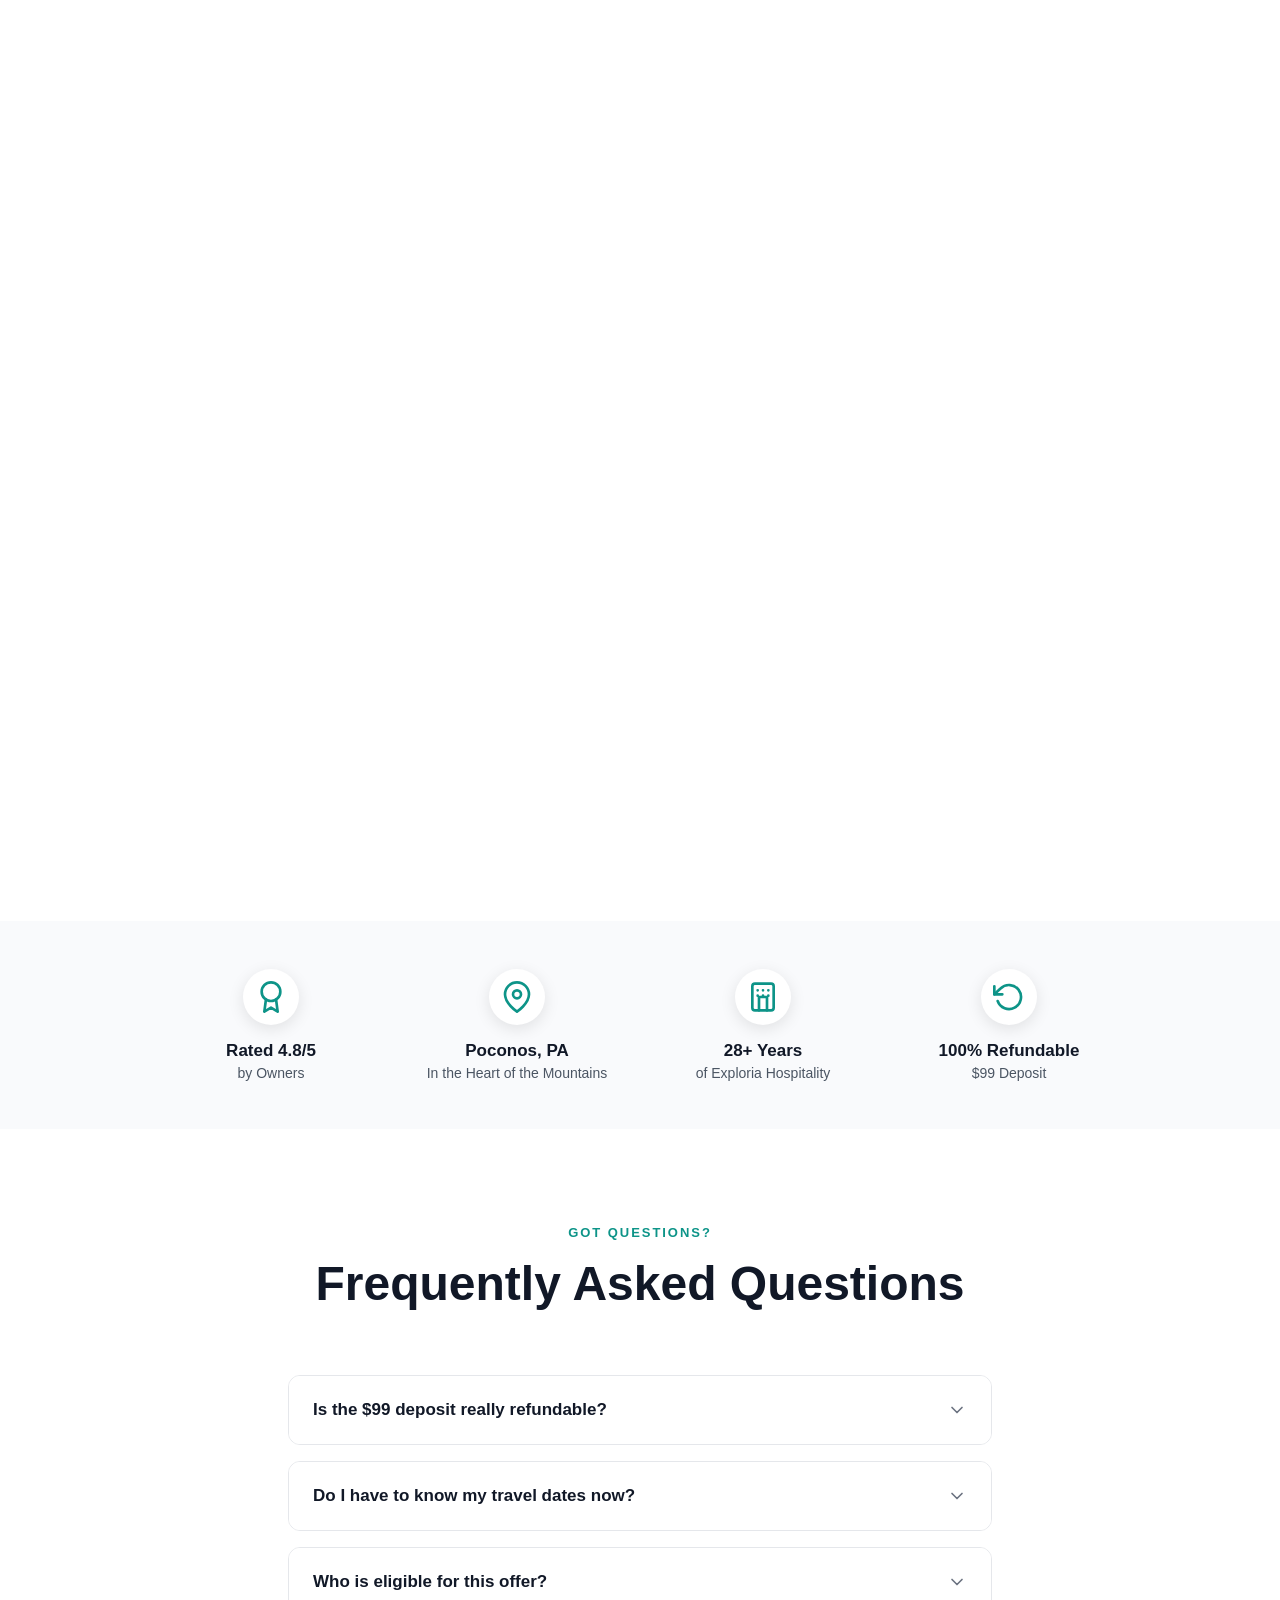
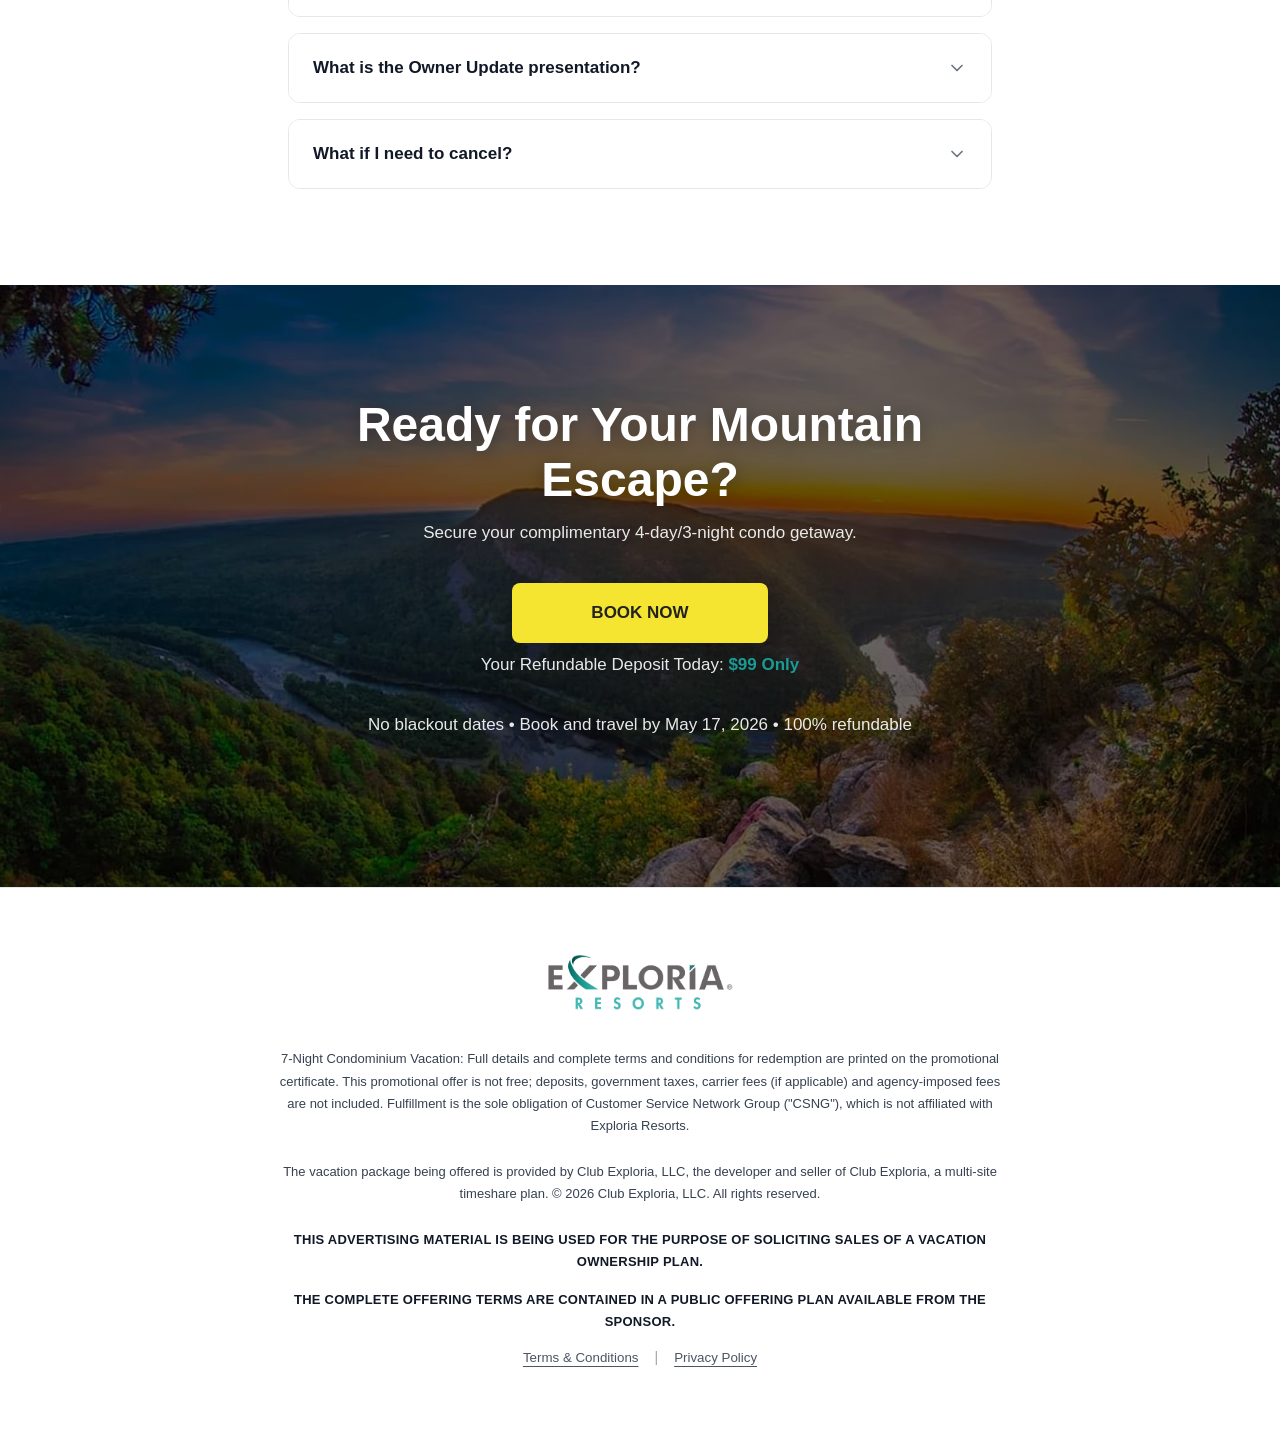
==== commit fb32ff49: "Replace background-image inline styles with img tags - hiw-section: replaced style="background-image" ====
--- a/index.html
+++ b/index.html
@@ -16,7 +16,7 @@
   <meta property="og:description" content="Claim your complimentary 3-night stay at Poconos Mountain Villas plus a bonus 7-night resort getaway. Only a $99 refundable deposit required." />
   <meta property="og:image" content="images/resort/exterior.webp" />
   <meta name="twitter:card" content="summary_large_image" />
-  <link rel="stylesheet" href="style.css?v=2de44446" />
+  <link rel="stylesheet" href="style.css?v=6f3ad2ca" />
   <!-- Seasonal Banners -->
   <script src="https://auto.myonedash.com/page-customization/global-banners" data-parent="body" async></script>
 </head>
@@ -399,8 +399,8 @@
 <!-- ============================================
      HOW IT WORKS
      ============================================ -->
-<section id="how-it-works" class="hiw-section scroll-animate"
-  style="background-image:url('images/resort/drone.webp')">
+<section id="how-it-works" class="hiw-section scroll-animate">
+  <img src="images/resort/drone.webp" alt="" aria-hidden="true" style="position:absolute;inset:0;width:100%;height:100%;object-fit:cover;object-position:center;z-index:0;" loading="lazy"/>
   <div class="hiw-overlay"></div>
   <div class="hiw-inner container">
     <div class="hiw-header">
@@ -867,7 +867,7 @@
      FINAL CTA
      ============================================ -->
 <section class="final-cta scroll-animate">
-  <div class="final-cta-bg" style="background-image:url('images/resort/landscape.webp')"></div>
+  <div class="final-cta-bg"><img src="images/resort/landscape.webp" alt="" aria-hidden="true" style="position:absolute;inset:0;width:100%;height:100%;object-fit:cover;object-position:center;" loading="lazy"/></div>
   <div class="final-cta-overlay"></div>
   <div class="final-cta-inner">
     <h2>Ready for Your Mountain Escape?</h2>
--- a/style.css
+++ b/style.css
@@ -550,7 +550,6 @@
    ============================================ */
 .hiw-section {
   position: relative; padding: 5rem 0; overflow: hidden;
-  background-size: cover; background-position: center;
 }
 .hiw-overlay { position: absolute; inset: 0; background: linear-gradient(to bottom, rgba(0,0,0,0.6), rgba(0,0,0,0.5), rgba(0,0,0,0.6)); }
 .hiw-inner { position: relative; z-index: 1; }
@@ -917,7 +916,7 @@
 }
 @media (min-width: 640px) { .final-cta { padding: 5rem 0; } }
 @media (min-width: 768px) { .final-cta { padding: 7rem 0; } }
-.final-cta-bg { position: absolute; inset: 0; background-size: cover; background-position: center; background-repeat: no-repeat; }
+.final-cta-bg { position: absolute; inset: 0; }
 .final-cta-overlay { position: absolute; inset: 0; background: rgba(0,0,0,0.6); }
 .final-cta-inner { position: relative; z-index: 10; max-width: 48rem; margin: 0 auto; padding: 0 1rem; text-align: center; }
 .final-cta-inner h2 {
